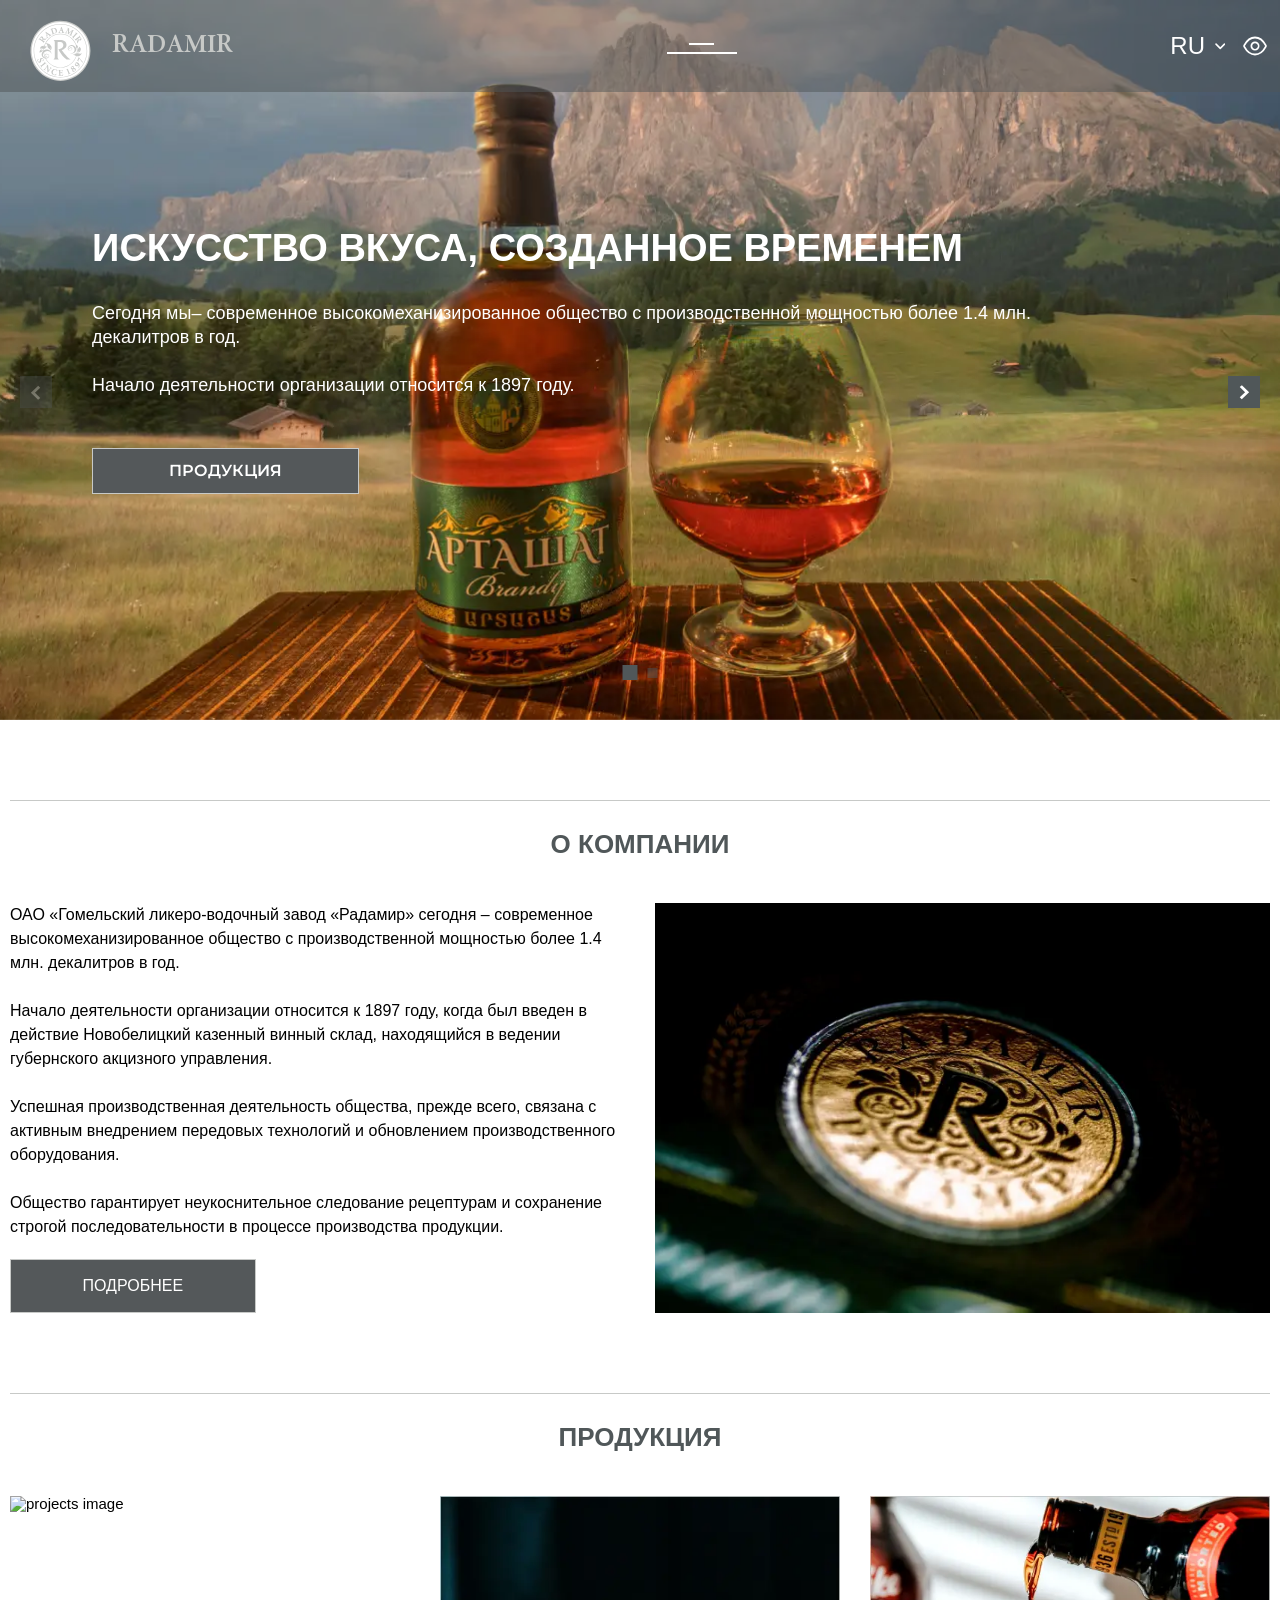
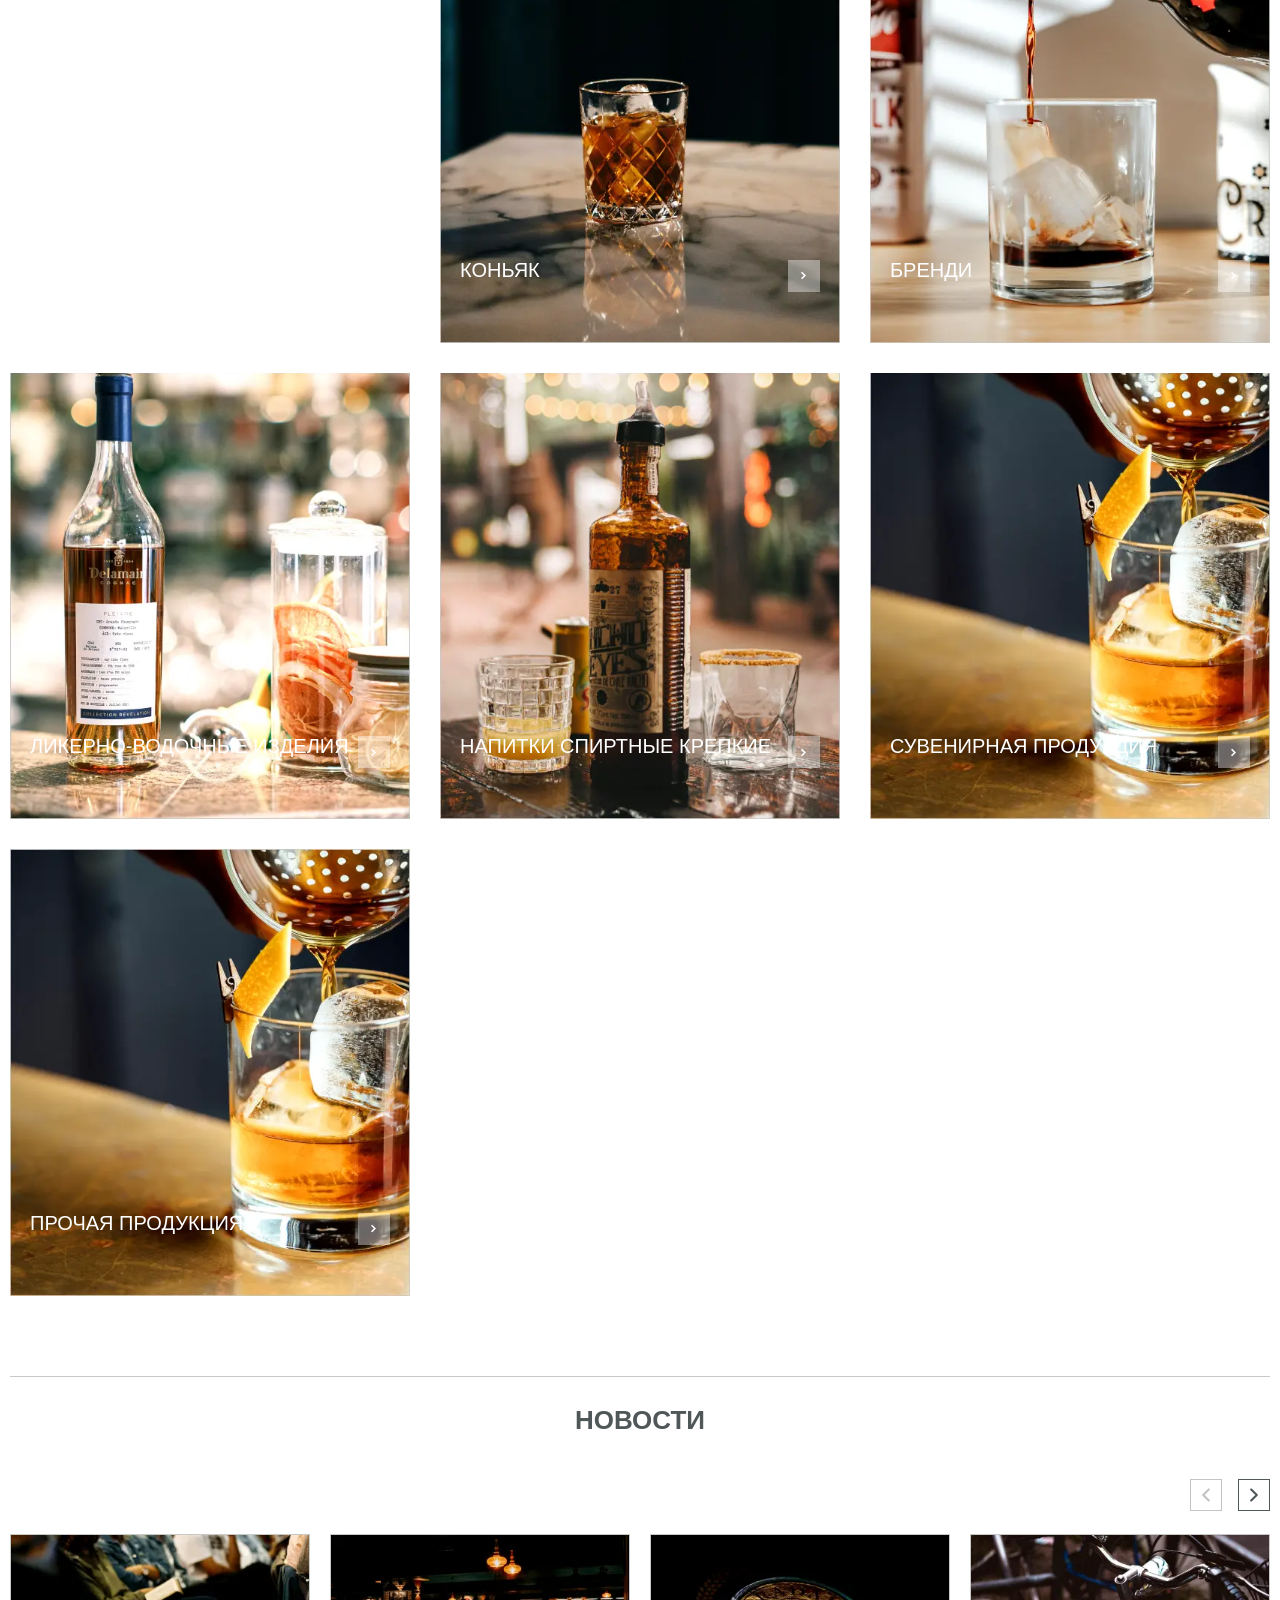
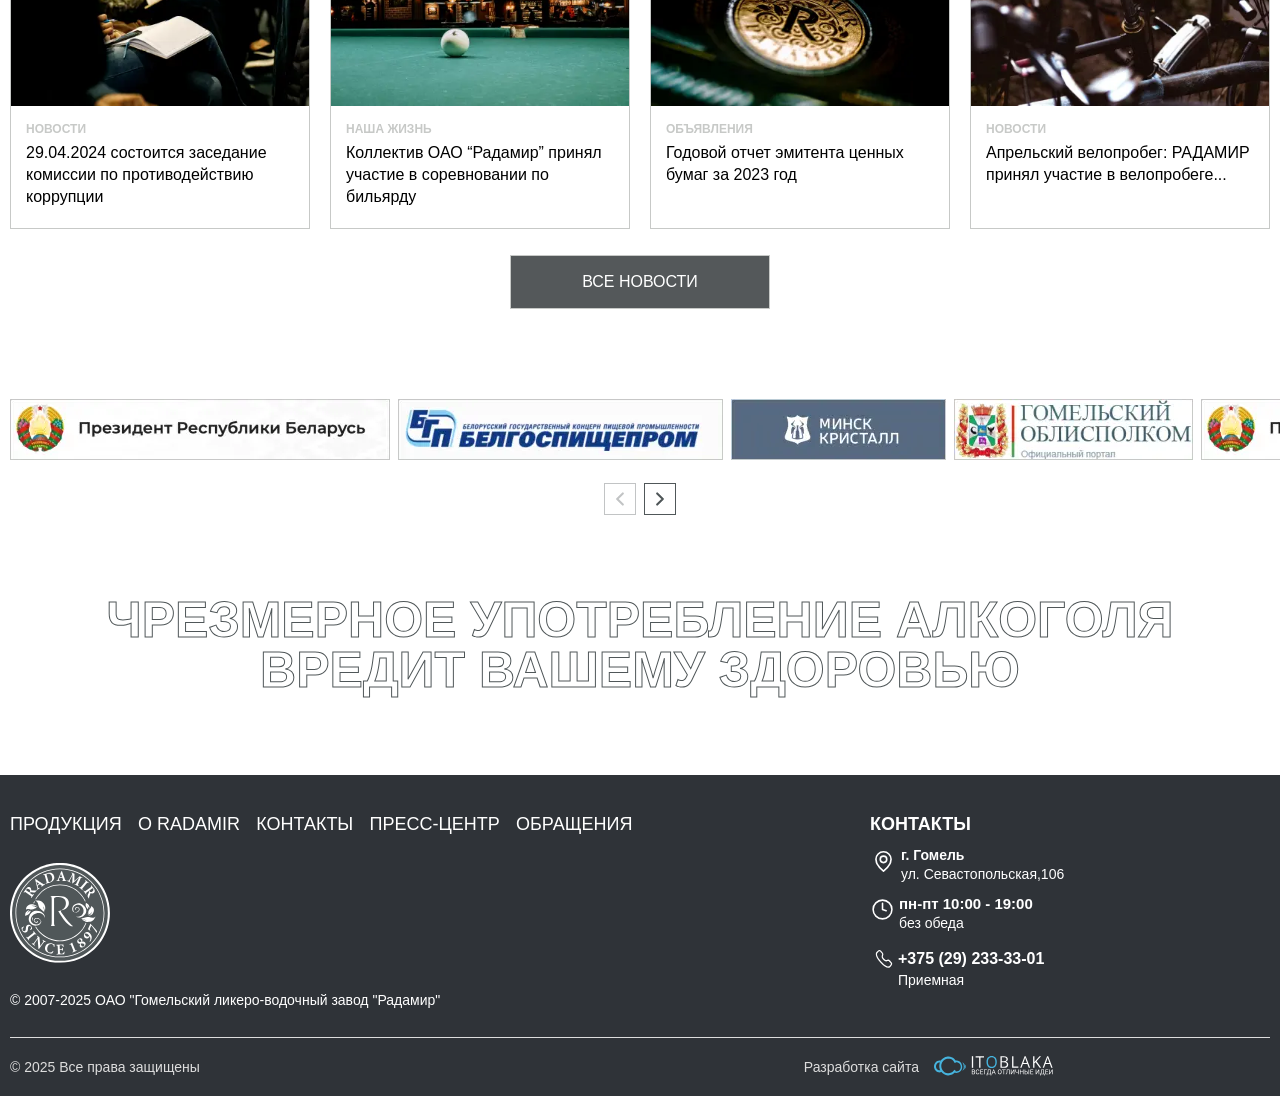
==== general.html @ 6dec623c "addd adadsdsd" ====
<!doctype html>
<html lang="ru">

<head>
	<meta charset="UTF-8">
	<meta name="viewport" content="width=device-width, initial-scale=1.0">
	<!-- favicon -->
	<link rel="apple-touch-icon" sizes="180x180" href="/apple-touch-icon.webp">
	<link rel="manifest" href="/site.webmanifest">
	<!-- <style>body{opacity: 0;}</style> -->
	<link rel="stylesheet" href="css/style.min.css?_v=20250123150027">
	<!-- SEO -->
	<meta name="description" content="">
	<meta name="keywords" content="">
	<meta property="og:type" content="website">
	<meta property="og:url" content="">
	<meta property="og:title" content="">
	<meta property="og:description" content="">
	<meta property="og:image" content="">
	<!-- robots -->
	<!-- <meta name="robots" content="index">
	<meta name="robots" content="index, nofollow">
	<meta name="robots" content="noindex">
	<meta name="robots" content="follow">
	<meta name="robots" content="nofollow">
	<meta name="robots" content="all">
	<meta name="googlebot" content="index">
	<meta name="yandex" content="noindex"> -->

	<title>Radamir</title>

</head>


<body>
	<div class="wrapper">
		<header class="header header_menu-left header_absolute" data-fixed>
			<div class="header__container">
				<div class="header__top">
					<div class="header__logo logo">
						<a class="logo__logo" href="#">
							<img src="img/svg/logo-white.svg" alt="logo">
						</a>
						<div class="logo__slogan">Radamir</div>
					</div>

					<div class="header__menu menu">
						<button type="button" class="menu__icon icon-menu">
							<span></span>
						</button>
					</div>

					<div class="header__control header-control">
						<div class="language">
							<div class="language__head">
								<div class="language__text">RU</div>
								<div class="language__icon">
									<svg>
										<use xlink:href="img/icons/icons.svg#arrowCircled"></use>
									</svg>
								</div>
							</div>
							<div class="language__body">
								<div class="language__list">
									<div class="language__item">
										<div class="language__flag flag_blr"></div>
										<button class="language__text">BY</button>
									</div>
									<div class="language__item">
										<div class="language__flag flag_eng"></div>
										<button class="language__text">ENG</button>
									</div>
								</div>
							</div>
						</div>

						<div class="eye">
							<button class="eye__icon">
								<svg>
									<use xlink:href="img/icons/icons.svg#eye"></use>
								</svg>
							</button>
						</div>
					</div>
				</div>
			</div>
		</header>

		<main class="page">
			<!-- General banner -->
			<section class="banner banner_width">
				<div class="banner__container">
					<div class="banner__general">
						<div class="swiper banner__slider">
							<div class="swiper-wrapper banner__wrapper">
								<!-- 1 -->
								<div class="swiper-slide banner__slide">
									<a href="#" class="banner__link"></a>
									<img src="img/generalBanner/banner1.webp" alt="banner image" class="banner__img">
									<div class="banner__content">
										<div class="banner__description">
											<div class="title_h1 banner__title">
												Искусство вкуса, созданное временем
											</div>
											<div class="text_banner banner__text">
												Cегодня мы– современное высокомеханизированное общество с производственной мощностью более 1.4 млн. <br>
												декалитров в
												год.
												<br>
												<br>
												Начало деятельности организации относится к 1897 году.
											</div>
										</div>

										<div class="banner__buttons">
											<a href='#' class="button ">
												ПРОДУКЦИЯ
											</a>
										</div>
									</div>
								</div>
								<!-- 2 -->
								<div class="swiper-slide banner__slide">
									<a href="#" class="banner__link"></a>
									<img src="img/generalBanner/generalBanner.webp" alt="banner image" class="banner__img">
									<div class="banner__content">
										<div class="banner__description">
											<div class="title_h1 banner__title">
												Искусство вкуса, созданное временем
											</div>
											<div class="text_banner banner__text">
												Cегодня мы– современное высокомеханизированное общество с производственной мощностью более 1.4 млн. декалитров в
												год.
												<br>
												Начало деятельности организации относится к 1897 году.
											</div>
										</div>

										<div class="banner__buttons">
											<a href='#' class="button ">
												ПРОДУКЦИЯ
											</a>
										</div>
									</div>
								</div>
							</div>

							<div class="swiper-pagination banner__pagination"></div>

							<button type="button" class="swiper-button-prev">
								<svg class="svg-arrow-down">
									<use xlink:href="img/icons/icons.svg#sliderArrow"></use>
								</svg>
							</button>
							<button type="button" class="swiper-button-next">
								<svg class="svg-arrow-down">
									<use xlink:href="img/icons/icons.svg#sliderArrow"></use>
								</svg>
							</button>
						</div>
					</div>
				</div>
			</section>

			<!-- General banner end -->
			<!-- About -->
			<section class="block about">
				<div class="block__container">
					<div class="block__wrapper">
						<div class="block__inner">
							<div class="block__head">
								<h2 class="block__title">О компании</h2>
							</div>
							<div class="block__body">
								<div class="about__description">
									<div class="about__text">

										<div class="block__text text_general">
											ОАО «Гомельский ликеро-водочный завод «Радамир» сегодня – современное высокомеханизированное общество с
											производственной мощностью более 1.4 млн. декалитров в год.
											<br>
											<br>
											Начало деятельности организации относится к 1897 году, когда был введен в действие Новобелицкий казенный винный склад,
											находящийся в ведении губернского акцизного управления.
											<br>
											<br>
											Успешная производственная деятельность общества, прежде всего, связана с активным внедрением передовых технологий и
											обновлением производственного оборудования.
											<br>
											<br>
											Общество гарантирует неукоснительное следование рецептурам и сохранение строгой последовательности в процессе
											производства продукции.

										</div>
									</div>
									<div class="block__buttons">
										<a href="#" class="block__button">Подробнее</a>
									</div>
								</div>
								<div class="about__img">
									<div class="about__overlay"></div>
									<img src="img/about/about.webp" alt="about company image">
								</div>
							</div>
						</div>
					</div>
				</div>
			</section>

			<!-- About end -->
			<!-- Directions -->
			<section class="block directions">
				<div class="block__container">
					<div class="block__wrapper">
						<div class="block__inner">
							<div class="block__head">
								<h2 class="block__title">Продукция</h2>
								<div class="block__reference reference">
									<a href="#" class="reference__link">
										<p class="reference__text">Смотреть все</p>
										<div class="reference__img">
											<svg class="reference__svg">
												<use xlink:href="img/icons/icons.svg#menuArrow"></use>
											</svg>
										</div>
									</a>
								</div>
							</div>
							<div class="block__body">
								<div class="block__content">
									<!-- Изменяющийся контент -->
									<div class="directions__list">
										<!-- 1 -->
										<div class="directions__cell">
											<div class="directions__item">
												<a href="#" class='hover__link'></a>

												<div class="hover__bg">
													<div class="hover__overlay"></div>
													<img src="img/directions/artashat.webp.webp" alt="projects image">
												</div>

												<div class="hover__wrapper">
													<div class="hover__title">ВОДКА</div>
													<div class="hover__decorate decorate">
														<svg class="decorate__svg">
															<use xlink:href="img/icons/icons.svg#arrow"></use>
														</svg>
													</div>
												</div>
											</div>
										</div>
										<!-- 2 -->
										<div class="directions__cell">
											<div class="directions__item">
												<a href="#" class='hover__link'></a>

												<div class="hover__bg">
													<div class="hover__overlay"></div>
													<img src="img/directions/directions2.webp" alt="projects image">
												</div>

												<div class="hover__wrapper">
													<div class="hover__title">КОНЬЯК</div>
													<div class="hover__decorate decorate">
														<svg class="decorate__svg">
															<use xlink:href="img/icons/icons.svg#arrow"></use>
														</svg>
													</div>
												</div>
											</div>
										</div>
										<!-- 3 -->
										<div class="directions__cell">
											<div class="directions__item">
												<a href="#" class='hover__link'></a>

												<div class="hover__bg">
													<div class="hover__overlay"></div>
													<img src="img/directions/directions3.webp" alt="projects image">
												</div>

												<div class="hover__wrapper">
													<div class="hover__title">БРЕНДИ</div>
													<div class="hover__decorate decorate">
														<svg class="decorate__svg">
															<use xlink:href="img/icons/icons.svg#arrow"></use>
														</svg>
													</div>
												</div>
											</div>
										</div>
										<!-- 4 -->
										<div class="directions__cell">
											<div class="directions__item">
												<a href="#" class='hover__link'></a>

												<div class="hover__bg">
													<div class="hover__overlay"></div>
													<img src="img/directions/directions4.webp" alt="projects image">
												</div>

												<div class="hover__wrapper">
													<div class="hover__title">Ликерно-водочные изделия</div>
													<div class="hover__decorate decorate">
														<svg class="decorate__svg">
															<use xlink:href="img/icons/icons.svg#arrow"></use>
														</svg>
													</div>
												</div>
											</div>
										</div>
										<!-- 5 -->
										<div class="directions__cell">
											<div class="directions__item">
												<a href="#" class='hover__link'></a>

												<div class="hover__bg">
													<div class="hover__overlay"></div>
													<img src="img/directions/directions5.webp" alt="projects image">
												</div>

												<div class="hover__wrapper">
													<div class="hover__title">НАПИТКИ СПИРТНЫЕ КРЕПКИЕ</div>
													<div class="hover__decorate decorate">
														<svg class="decorate__svg">
															<use xlink:href="img/icons/icons.svg#arrow"></use>
														</svg>
													</div>
												</div>
											</div>
										</div>
										<!-- 6 -->
										<div class="directions__cell">
											<div class="directions__item">
												<a href="#" class='hover__link'></a>

												<div class="hover__bg">
													<div class="hover__overlay"></div>
													<img src="img/directions/directions6.webp" alt="projects image">
												</div>

												<div class="hover__wrapper">
													<div class="hover__title">СУВЕНИРНАЯ ПРОДУКЦИЯ</div>
													<div class="hover__decorate decorate">
														<svg class="decorate__svg">
															<use xlink:href="img/icons/icons.svg#arrow"></use>
														</svg>
													</div>
												</div>
											</div>
										</div>
										<!-- 7 -->
										<div class="directions__cell">
											<div class="directions__item">
												<a href="#" class='hover__link'></a>

												<div class="hover__bg">
													<div class="hover__overlay"></div>
													<img src="img/directions/directions7.webp" alt="projects image">
												</div>

												<div class="hover__wrapper">
													<div class="hover__title">ПРОЧАЯ ПРОДУКЦИЯ</div>
													<div class="hover__decorate decorate">
														<svg class="decorate__svg">
															<use xlink:href="img/icons/icons.svg#arrow"></use>
														</svg>
													</div>
												</div>
											</div>
										</div>
									</div>

								</div>
							</div>
						</div>

					</div>
				</div>
			</section>

			<!-- Directions end -->
			<!-- News -->
			<section class="block news">
				<div class="block__container">
					<div class="block__wrapper">
						<div class="block__inner">
							<div class="block__head">
								<h2 class="block__title">Новости</h2>
								<div class="block__reference reference">
									<a href="#" class="reference__link">
										<p class="reference__text">Смотреть все</p>
										<div class="reference__img">
											<svg class="reference__svg">
												<use xlink:href="img/icons/icons.svg#menuArrow"></use>
											</svg>
										</div>
									</a>
								</div>
							</div>
							<div class="block__body">
								<div class="block__content">
									<!-- Изменяющийся контент -->
									<div class="swiper swiper-block news-slider">
										<div class="swiper-wrapper">
											<!-- Content -->
											<!-- 1 -->
											<div class="swiper-slide news__cell">
												<div class="news__item">
													<a href="#" class="news__link"></a>
													<div class="news__img">
														<img src="img/news/news1.webp" alt="news image">
													</div>
													<div class="news__bottom">
														<div class="news__rubric">новости</div>
														<div class="news__title">
															29.04.2024 состоится заседание комиссии по противодействию коррупции
														</div>
													</div>
												</div>
											</div>
											<!-- 2 -->
											<div class="swiper-slide news__cell">
												<div class="news__item">
													<a href="#" class="news__link"></a>
													<div class="news__img">
														<img src="img/news/news2.webp" alt="news image">
													</div>
													<div class="news__bottom">
														<div class="news__rubric">Наша жизнь</div>
														<div class="news__title">Коллектив ОАО “Радамир” принял участие в соревновании по бильярду</div>
													</div>
												</div>
											</div>
											<!-- 3 -->
											<div class="swiper-slide news__cell">
												<div class="news__item">
													<a href="#" class="news__link"></a>
													<div class="news__img">
														<img src="img/news/news3.webp" alt="news image">
													</div>
													<div class="news__bottom">
														<div class="news__rubric">Объявления</div>
														<div class="news__title">Годовой отчет эмитента ценных бумаг за 2023 год</div>
													</div>
												</div>
											</div>
											<!-- 4 -->
											<div class="swiper-slide news__cell">
												<div class="news__item">
													<a href="#" class="news__link"></a>
													<div class="news__img">
														<img src="img/news/news4.webp" alt="news image">
													</div>
													<div class="news__bottom">
														<div class="news__rubric">новости</div>
														<div class="news__title">
															Апрельский велопробег: РАДАМИР принял участие в велопробеге...
														</div>
													</div>
												</div>
											</div>
											<!-- 5 -->
											<div class="swiper-slide news__cell">
												<div class="news__item">
													<a href="#" class="news__link"></a>
													<div class="news__img">
														<img src="img/news/news1.webp" alt="news image">
													</div>
													<div class="news__bottom">
														<div class="news__rubric">новости</div>
														<div class="news__title">29.04.2024 состоится заседание комиссии по противодействию коррупции</div>
													</div>
												</div>
											</div>
										</div>
										<div class="swiper-slide-prev swiper-block__prev news-button-prev">
											<svg class="swiper-block__svg">
												<use xlink:href="img/icons/icons.svg#menuArrow"></use>
											</svg>
										</div>
										<div class="swiper-slide-next swiper-block__next news-button-next">
											<svg class="swiper-block__svg">
												<use xlink:href="img/icons/icons.svg#menuArrow"></use>
											</svg>
										</div>
									</div>


								</div>
							</div>
						</div>
						<div class="block__buttons">
							<a href="#" class="block__button">Все новости</a>
						</div>
					</div>
				</div>
			</section>

			<!-- News end -->
			<!-- Partners -->
			<section class="block partners">
				<div class="block__container">
					<div class="block__wrapper">
						<div class="block__inner">

							<div class="block__body">

								<div class="block__content">
									<!-- Изменяющийся контент -->
									<div class="swiper swiper swiper-block partners-slider">
										<div class="swiper-wrapper">
											<!-- Content -->
											<!-- 1 -->
											<div class="swiper-slide partners__img">
												<img src="img/partners/partner1.webp" alt="partners logo">
											</div>
											<!-- 2 -->
											<div class="swiper-slide partners__img">
												<img src="img/partners/partner2.webp" alt="partners logo">
											</div>
											<!-- 3 -->
											<div class="swiper-slide partners__img">
												<img src="img/partners/partner3.webp" alt="partners logo">
											</div>
											<!-- 4 -->
											<!-- 5 -->
											<div class="swiper-slide partners__img">
												<img src="img/partners/partner5.webp" alt="partners logo">
											</div>
											<!-- 1 -->
											<div class="swiper-slide partners__img">
												<img src="img/partners/partner1.webp" alt="partners logo">
											</div>
											<!-- 2 -->
											<div class="swiper-slide partners__img">
												<img src="img/partners/partner2.webp" alt="partners logo">
											</div>
											<!-- 3 -->
											<div class="swiper-slide partners__img">
												<img src="img/partners/partner3.webp" alt="partners logo">
											</div>
											<!-- 4 -->
											<!-- 5 -->
											<div class="swiper-slide partners__img">
												<img src="img/partners/partner5.webp" alt="partners logo">
											</div>
										</div>
										<div class="swiper-block__prev partners-button-prev">
											<svg class="swiper-block__svg">
												<use xlink:href="img/icons/icons.svg#menuArrow"></use>
											</svg>
										</div>
										<div class="swiper-block__next partners-button-next">
											<svg class="swiper-block__svg">
												<use xlink:href="img/icons/icons.svg#menuArrow"></use>
											</svg>
										</div>
									</div>


								</div>
							</div>
						</div>

					</div>
				</div>
			</section>

			<!-- Partners end -->
			<!-- Partners -->
			<section class="block">
				<div class="block__container">
					<div class="block__wrapper">
						<div class="block__inner">

							<div class="block__body">
								<div class="block__content">
									<!-- Изменяющийся контент -->
									<div class="block__accent">
										чрезмерное употребление алкоголя вредит вашему здоровью
									</div>
								</div>
							</div>
						</div>
					</div>
				</div>
			</section>

			<!-- Partners end -->
		</main>
		<footer class="footer">
			<div class="footer__container">
				<div class="footer__content">
					<div class="footer__top footer-top">
						<div class="footer-top__left footer-left">
							<div class="footer-left__navigation">
								<ul class="navigation__list">
									<li class="navigation__item">
										<a href="#" class="navigation__link">ПРОДУКЦИЯ</a>
									</li>
									<li class="navigation__item">
										<a href="#" class="navigation__link">О RADAMIR</a>
									</li>
									<li class="navigation__item">
										<a href="#" class="navigation__link">КОНТАКТЫ</a>
									</li>
									<li class="navigation__item">
										<a href="#" class="navigation__link">ПРЕСС-ЦЕНТР</a>
									</li>
									<li class="navigation__item">
										<a href="#" class="navigation__link">ОБРАЩЕНИЯ</a>
									</li>
								</ul>
							</div>
							<div class="footer-left__logo">
								<div class="logo">
									<a class="logo__logo" href="#">
										<img src="img/svg/logo-footer.svg" alt="logo">
									</a>
								</div>
							</div>
							<div class="footer-left__description">
								© 2007-2025 ОАО "Гомельский ликеро-водочный завод "Радамир"
							</div>
						</div>
						<div class="footer-top__right footer-right">
							<div class="footer-right__title">КОНТАКТЫ</div>
							<div class="address">
								<div class="address__svg icon-wrap">
									<svg class="svg-location">
										<use xlink:href="img/icons/icons.svg#location"></use>
									</svg>
								</div>
								<div class="address__wrapper">
									<div class="address__city">г. Гомель</div>
									<div class="address__street">
										ул. Севастопольская,106
									</div>
								</div>
							</div>
							<div class=" mode">
								<div class="mode__svg icon-wrap">
									<svg class="svg-time">
										<use xlink:href="img/icons/icons.svg#time"></use>
									</svg>
								</div>
								<div class="mode__wrapper">
									<div class="mode__time">пн-пт 10:00 - 19:00</div>
									<div class="mode__regime">без обеда</div>
								</div>
							</div>
							<div class="contacts">
								<div class="contacts__block">
									<!-- phone -->
									<div class="contacts-phone">
										<div class="contacts-phone__wrapper">
											<div class="contacts-phone__svg">
												<svg class="svg-phone">
													<use xlink:href="img/icons/icons.svg#phone"></use>
												</svg>
											</div>
											<a href="tel:+375292333301" class="contacts-phone__link">+375 (29) 233-33-01</a>
										</div>
										<div class="contacts-phone__text">
											Приемная
										</div>
									</div>

								</div>
							</div>
						</div>
					</div>
					<div class="footer__bottom footer-bottom">
						<div class="footer-bottom__content">
							<div class="footer-bottom__copyright">© 2025 Все права защищены</div>

							<div class="footer-bottom__made made">
								<div class="made__text">Разработка сайта</div>
								<a href="#" class="made__logo">
									<img src="img/svg/logoOblaka.svg" alt="made by ITOblaka">
								</a>
							</div>
						</div>
					</div>
				</div>
			</div>
		</footer>


	</div>

	<div class="aside-menu">
		<div class="aside-menu__overlay"></div>
		<div class="aside-menu__content scroll-vertical">
			<div class="aside-menu__buttons">
				<div class="logo">
					<a class="logo__logo" href="#">
						<img src="img/svg/logo-white.svg" alt="logo">
						<div class="logo__slogan">Radamir</div>
					</a>
				</div>
				<button class="aside-menu__close" type="button">
					<svg class="svg-arrow-close">
						<use xlink:href="img/icons/icons.svg#close"></use>
					</svg>
				</button>
			</div>
			<nav class="aside-menu__body">
				<ul class="aside-menu__list">
					<!-- about -->
					<li class="aside-menu__item">
						<a href="#" class="aside-menu__link">ПРОДУКЦИЯ</a>
						<div class="aside-menu__svg">
							<svg class="svg-arrow-down">
								<use xlink:href="img/icons/icons.svg#menuArrow"></use>
							</svg>
						</div>

						<div class="aside-menu__drop">
							<div class="aside-menu__body scroll-vertical">
								<!-- button -->
								<button class="mobile-back" type="button">
									<svg class="svg-arrow-back">
										<use xlink:href="img/icons/icons.svg#arrow"></use>
									</svg>
									<span>Назад</span>
								</button>
								<!-- title -->
								<div class="aside-menu__title">
									<a href="#">Каталог</a>
								</div>
								<!-- list -->
								<ul class="aside-menu__list">
									<li class="aside-menu__item">
										<a href="#" class="aside-menu__link">Создание сайтов</a>
									</li>
									<li class="aside-menu__item">
										<a href="#" class="aside-menu__link">Разработка интернет-магазинов</a>
									</li>
									<li class="aside-menu__item">
										<a href="#" class="aside-menu__link">Создание корпоративных сайтов</a>
									</li>
									<li class="aside-menu__item">
										<a href="#" class="aside-menu__link">Создание Landing page</a>
									</li>
									<li class="aside-menu__item">
										<a href="#" class="aside-menu__link">
											Разработка сайтов визиток - максимальное количество
										</a>
									</li>
									<li class="aside-menu__item">
										<a href="#" class="aside-menu__link">Реклама и продвижение</a>
										<div class="aside-menu__svg">
											<svg class="svg-arrow-down">
												<use xlink:href="img/icons/icons.svg#menuArrow"></use>
											</svg>
										</div>
										<!-- drop -->
										<div class="aside-menu__drop">
											<div class="aside-menu__body scroll-vertical">
												<!-- button -->
												<button class="mobile-back" type="button">
													<svg class="svg-arrow-back">
														<use xlink:href="img/icons/icons.svg#arrow"></use>
													</svg>
													<span>Назад</span>
												</button>
												<!-- title -->
												<div class="aside-menu__title">
													<a href="#">Реклама и продвижение</a>
												</div>
												<!-- list -->
												<ul class="aside-menu__list">
													<li class="aside-menu__item">
														<a href="#" class="aside-menu__link">Создание сайтов</a>
													</li>
													<li class="aside-menu__item">
														<a href="#" class="aside-menu__link">Разработка интернет-магазинов</a>
													</li>
													<li class="aside-menu__item">
														<a href="#" class="aside-menu__link">Создание корпоративных сайтов</a>
													</li>
													<li class="aside-menu__item">
														<a href="#" class="aside-menu__link">Создание Landing page</a>
													</li>
													<li class="aside-menu__item">
														<a href="#" class="aside-menu__link">
															Разработка сайтов визиток - максимальное количество
														</a>
													</li>
												</ul>
											</div>
										</div>
									</li>
								</ul>
							</div>
						</div>
					</li>
					<!-- service -->
					<li class="aside-menu__item">
						<a href="#" class="aside-menu__link">О RADAMIR</a>
						<div class="aside-menu__svg">
							<svg class="svg-arrow-down">
								<use xlink:href="img/icons/icons.svg#menuArrow"></use>
							</svg>
						</div>
						<div class="aside-menu__drop">
							<div class="aside-menu__body scroll-vertical">
								<!-- button -->
								<button class="mobile-back" type="button">
									<svg class="svg-arrow-back">
										<use xlink:href="img/icons/icons.svg#arrow"></use>
									</svg>
									<span>Назад</span>
								</button>
								<!-- title -->
								<div class="aside-menu__title">
									<a href="#">Каталог</a>
								</div>
								<!-- list -->
								<ul class="aside-menu__list">
									<li class="aside-menu__item">
										<a href="#" class="aside-menu__link">Создание сайтов</a>
									</li>
									<li class="aside-menu__item">
										<a href="#" class="aside-menu__link">Разработка интернет-магазинов</a>
									</li>
									<li class="aside-menu__item">
										<a href="#" class="aside-menu__link">Создание корпоративных сайтов</a>
									</li>
									<li class="aside-menu__item">
										<a href="#" class="aside-menu__link">Создание Landing page</a>
									</li>
									<li class="aside-menu__item">
										<a href="#" class="aside-menu__link">
											Разработка сайтов визиток - максимальное количество
										</a>
									</li>
									<li class="aside-menu__item">
										<a href="#" class="aside-menu__link">Реклама и продвижение</a>
										<div class="aside-menu__svg">
											<svg class="svg-arrow-down">
												<use xlink:href="img/icons/icons.svg#menuArrow"></use>
											</svg>
										</div>
										<!-- drop -->
										<div class="aside-menu__drop">
											<div class="aside-menu__body scroll-vertical">
												<!-- button -->
												<button class="mobile-back" type="button">
													<svg class="svg-arrow-back">
														<use xlink:href="img/icons/icons.svg#arrow"></use>
													</svg>
													<span>Назад</span>
												</button>
												<!-- title -->
												<div class="aside-menu__title">
													<a href="#">Реклама и продвижение</a>
												</div>
												<!-- list -->
												<ul class="aside-menu__list">
													<li class="aside-menu__item">
														<a href="#" class="aside-menu__link">Создание сайтов</a>
													</li>
													<li class="aside-menu__item">
														<a href="#" class="aside-menu__link">Разработка интернет-магазинов</a>
													</li>
													<li class="aside-menu__item">
														<a href="#" class="aside-menu__link">Создание корпоративных сайтов</a>
													</li>
													<li class="aside-menu__item">
														<a href="#" class="aside-menu__link">Создание Landing page</a>
													</li>
													<li class="aside-menu__item">
														<a href="#" class="aside-menu__link">
															Разработка сайтов визиток - максимальное количество
														</a>
													</li>
												</ul>
											</div>
										</div>
									</li>
								</ul>
							</div>
						</div>
					</li>
					<!-- catalog -->
					<li class="aside-menu__item">
						<a href="#" class="aside-menu__link">КОНТАКТЫ</a>
						<div class="aside-menu__svg">
							<svg class="svg-arrow-down">
								<use xlink:href="img/icons/icons.svg#menuArrow"></use>
							</svg>
						</div>
						<div class="aside-menu__drop">
							<div class="aside-menu__body scroll-vertical">
								<!-- button -->
								<button class="mobile-back" type="button">
									<svg class="svg-arrow-back">
										<use xlink:href="img/icons/icons.svg#arrow"></use>
									</svg>
									<span>Назад</span>
								</button>
								<!-- title -->
								<div class="aside-menu__title">
									<a href="#">Каталог</a>
								</div>
								<!-- list -->
								<ul class="aside-menu__list">
									<li class="aside-menu__item">
										<a href="#" class="aside-menu__link">Создание сайтов</a>
									</li>
									<li class="aside-menu__item">
										<a href="#" class="aside-menu__link">Разработка интернет-магазинов</a>
									</li>
									<li class="aside-menu__item">
										<a href="#" class="aside-menu__link">Создание корпоративных сайтов</a>
									</li>
									<li class="aside-menu__item">
										<a href="#" class="aside-menu__link">Создание Landing page</a>
									</li>
									<li class="aside-menu__item">
										<a href="#" class="aside-menu__link">
											Разработка сайтов визиток - максимальное количество
										</a>
									</li>
									<li class="aside-menu__item">
										<a href="#" class="aside-menu__link">Реклама и продвижение</a>
										<div class="aside-menu__svg">
											<svg class="svg-arrow-down">
												<use xlink:href="img/icons/icons.svg#menuArrow"></use>
											</svg>
										</div>
										<!-- drop -->
										<div class="aside-menu__drop">
											<div class="aside-menu__body scroll-vertical">
												<!-- button -->
												<button class="mobile-back" type="button">
													<svg class="svg-arrow-back">
														<use xlink:href="img/icons/icons.svg#arrow"></use>
													</svg>
													<span>Назад</span>
												</button>
												<!-- title -->
												<div class="aside-menu__title">
													<a href="#">Реклама и продвижение</a>
												</div>
												<!-- list -->
												<ul class="aside-menu__list">
													<li class="aside-menu__item">
														<a href="#" class="aside-menu__link">Создание сайтов</a>
													</li>
													<li class="aside-menu__item">
														<a href="#" class="aside-menu__link">Разработка интернет-магазинов</a>
													</li>
													<li class="aside-menu__item">
														<a href="#" class="aside-menu__link">Создание корпоративных сайтов</a>
													</li>
													<li class="aside-menu__item">
														<a href="#" class="aside-menu__link">Создание Landing page</a>
													</li>
													<li class="aside-menu__item">
														<a href="#" class="aside-menu__link">
															Разработка сайтов визиток - максимальное количество
														</a>
													</li>
												</ul>
											</div>
										</div>
									</li>
								</ul>
							</div>
						</div>
					</li>
					<!-- 4 -->
					<li class="aside-menu__item">
						<a href="#" class="aside-menu__link">ПРЕСС-ЦЕНТР</a>
					</li>
					<!-- 5 -->
					<li class="aside-menu__item">
						<a href="#" class="aside-menu__link">обращения</a>
					</li>

				</ul>
			</nav>
			<div class="header-control">
				<div class="language">
					<div class="language__head">
						<div class="language__text">RU</div>
						<div class="language__icon">
							<svg>
								<use xlink:href="img/icons/icons.svg#arrowCircled"></use>
							</svg>
						</div>
					</div>
					<div class="language__body">
						<div class="language__list">
							<div class="language__item">
								<div class="language__flag flag_blr"></div>
								<button class="language__text">BY</button>
							</div>
							<div class="language__item">
								<div class="language__flag flag_eng"></div>
								<button class="language__text">ENG</button>
							</div>
						</div>
					</div>
				</div>

				<div class="eye">
					<button class="eye__icon">
						<svg>
							<use xlink:href="img/icons/icons.svg#eye"></use>
						</svg>
					</button>
				</div>
			</div>
		</div>
	</div>

	<div class="overlay"></div>

	<div class="dialogs">
		<!-- call popup -->
		<div id="call" aria-hidden="true" class="popup">
			<div class="popup__wrapper">

				<div class="popup__content">
					<!-- button -->
					<div class="popup__buttons">
						<button data-back type="button" class="popup__back">
							<svg class="svg-arrow-back">
								<use xlink:href="img/icons/icons.svg#arrow-back"></use>
							</svg>
						</button>
						<button data-close type="button" class="popup__close">
							<svg class="svg-arrow-close">
								<use xlink:href="img/icons/icons.svg#close"></use>
							</svg>
						</button>
					</div>
					<!-- title -->
					<div class="popup__text">
						<div class="popup__title">
							Заказать звонок
						</div>
					</div>
					<!-- body -->
					<div class="popup__body">
						<form class="form" data-form>
							<!-- Заголовок -->
							<div class="form__title" data-formTitle hidden>
								Заказать звонок
							</div>
							<!-- Подзаголовок -->
							<div class="form__text">
								Оставьте вашу заявку! Наши менеджеры свяжутся с вами в течение 20 минут!
							</div>
							<!-- Список полей -->
							<div class="form__list">
								<!-- Имя -->
								<div class="form__cell" data-formData>
									<label class="form__label" for='name-call'>Ваше имя*</label>
									<input class="form__input" id='name-call' type="text" required data-required data-validate placeholder="Ваше имя">
								</div>
								<!-- Телефон -->
								<div class="form__cell" data-formData>
									<label class="form__label" for='phone-call'>Телефон*</label>
									<input type="text" class="form__input" id='phone-call' data-required='phone' data-validate required placeholder="+375 (00) 000-00-00">
								</div>
							</div>

							<!-- Checkbox -->
							<div class="checkbox" data-formCheckbox>
								<label for="check-call" class="checkbox__label">
									<span class="checkbox__svg">
										<svg class="checked-svg">
											<use xlink:href="img/icons/icons.svg#checked"></use>
										</svg>
									</span>
									<input type="checkbox" id="check-call" class="checkbox__input" data-required data-validate>
								</label>
								<div class="checkbox__text">
									я согласен(а) на
									<a href="#" class="checkbox__link">обработку персональных данных.</a><br>
									Наш сайт защищен с помощью reCAPTCHA и соответствует
									<a class="checkbox__link" rel="nofollow" href="https://policies.google.com/privacy" target="_blank">Политике
										конфиденциальности</a>
									и <a class="checkbox__link" rel="nofollow" href="https://policies.google.com/terms" target="_blank">Условиям
										использования</a>
									Google.
								</div>
							</div>
							<!-- Button -->
							<div class="form__button" data-formBtn>
								<button disabled type="submit" class="button button_colored button_width">
									Отправить
								</button>
							</div>
						</form>
					</div>
				</div>
			</div>
		</div>

		<!-- service popup -->
		<div id="service" aria-hidden="true" class="popup">
			<div class="popup__wrapper">
				<div class="popup__content">
					<!-- button -->
					<div class="popup__buttons">
						<button data-back type="button" class="popup__back">
							<svg class="svg-arrow-back">
								<use xlink:href="img/icons/icons.svg#arrow-back"></use>
							</svg>
						</button>
						<button data-close type="button" class="popup__close">
							<svg class="svg-arrow-close">
								<use xlink:href="img/icons/icons.svg#close"></use>
							</svg>
						</button>
					</div>
					<!-- title -->

					<div class="popup__text">
						<div class="popup__title">Выбрать услугу</div>

					</div>
					<!-- body -->
					<div class="popup__body">
						<form class="form" data-form>
							<!-- Заголовок -->
							<div class="form__title" data-formTitle hidden>
								Выбрать услугу
							</div>
							<!-- Подзаголовок -->
							<div class="form__text">
								Отправьте заявку и через 10 минут мы свяжемся с вами
							</div>
							<!-- Список полей -->
							<div class="form__list">
								<!-- Имя -->
								<div class="form__cell" data-formData>
									<label class="form__label" for="name-service">Ваше имя*</label>
									<input class="form__input" type="text" name="name" id="name-service" data-required data-validate required placeholder="Ваше имя">
								</div>
								<!-- Телефон -->
								<div class="form__cell" data-formData>
									<label class="form__label" for="phone-service">Ваш телефон*</label>
									<input name="phone" id="phone-service" type="tel" class="form__input" data-required='phone' data-validate required placeholder="+375 (00) 000-00-00">
								</div>
								<!-- Select -->
								<div class="form__cell" data-formSelect>
									<label class="form__label" for="select-service">Выбрать услугу*</label>
									<div class="select">
										<div class="select__svg">
											<svg class="svg-arrow-down">
												<use xlink:href="img/icons/icons.svg#menuArrow"></use>
											</svg>
										</div>
										<select class="select__form" name="form-select" id="select-service" required>
											<option value="" hidden>Выберите нужную услугу</option>
											<option value="1">Услуга 1</option>
											<option value="2">Услуга 2</option>
											<option value="3">Услуга 3</option>
										</select>
									</div>
								</div>
							</div>

							<!-- Checkbox -->
							<div class="form__cell checkbox" data-formCheckbox>
								<label for="check-service" class="checkbox__label">
									<span class="checkbox__svg">
										<svg class="checked-svg">
											<use xlink:href="img/icons/icons.svg#checked"></use>
										</svg>
									</span>
									<input type="checkbox" id="check-service" class="checkbox__input" data-required data-validate>
								</label>
								<div class="checkbox__text">
									я согласен(а) на
									<a href="#" class="checkbox__link">обработку персональных данных.</a><br>
									Наш сайт защищен с помощью reCAPTCHA и соответствует
									<a class="checkbox__link" rel="nofollow" href="https://policies.google.com/privacy" target="_blank">Политике
										конфиденциальности</a>

									и <a class="checkbox__link" rel="nofollow" href="https://policies.google.com/terms" target="_blank">Условиям
										использования</a>
									Google.
								</div>
							</div>
							<!-- Button -->
							<div class="form__button" data-formBtn>
								<button disabled="" type="submit" class="button button_colored button_width">
									Выбрать
								</button>
							</div>
						</form>
					</div>
				</div>
			</div>
		</div>

		<div id="product" aria-hidden="true" class="popup">
			<div class="popup__wrapper">
				<div class="popup__content">
					<!-- button -->
					<div class="popup__buttons">
						<button data-back type="button" class="popup__back">
							<svg class="svg-arrow-back">
								<use xlink:href="img/icons/icons.svg#arrow-back"></use>
							</svg>
						</button>
						<button data-close type="button" class="popup__close">
							<svg class="svg-arrow-close">
								<use xlink:href="img/icons/icons.svg#close"></use>
							</svg>
						</button>
					</div>
					<!-- title -->

					<div class="popup__text">
						<div class="popup__title">Купить в 1 клик</div>
					</div>
					<!-- body -->
					<div class="popup__body">
						<form class="form" data-form>
							<!-- Заголовок -->
							<div class="form__title" data-formTitle hidden>
								Выбрать услугу
							</div>
							<!-- Подзаголовок -->
							<div class="form__text">
								Заполните форму и мы свяжемся с вами в течение 20 минут.
							</div>
							<!-- Список полей -->
							<div class="form__list">
								<!-- Имя -->
								<div class="form__cell" data-formData>
									<label class="form__label" for="name-product">Ваше имя*</label>
									<input class="form__input" type="text" name="name" id="name-product" data-required data-validate required placeholder="Ваше имя">
								</div>
								<!-- Телефон -->
								<div class="form__cell" data-formData>
									<label class="form__label" for="phone-product">Ваш телефон*</label>
									<input name="phone" id="phone-product" type="tel" class="form__input" data-required='phone' data-validate required placeholder="+375 (00) 000-00-00">
								</div>
								<!-- Select -->
								<div class="form__cell" data-formSelect>
									<label class="form__label" for="select-product">Товар*</label>
									<div class="select">
										<div class="select__svg">
											<svg class="svg-arrow-down">
												<use xlink:href="img/icons/icons.svg#menuArrow"></use>
											</svg>
										</div>
										<select class="select__form" name="form-select" id="select-product" required>
											<option value="" hidden>Выберите нужный товар</option>
											<option value="1">Товар 1</option>
											<option value="2">Товар 2</option>
											<option value="3">Товар 3</option>
										</select>
									</div>
								</div>
							</div>

							<!-- Checkbox -->
							<div class="form__cell checkbox" data-formCheckbox>
								<label for="check-product" class="checkbox__label">
									<span class="checkbox__svg">
										<svg class="checked-svg">
											<use xlink:href="img/icons/icons.svg#checked"></use>
										</svg>
									</span>
									<input type="checkbox" id="check-product" class="checkbox__input" data-required data-validate>
								</label>
								<div class="checkbox__text">
									я согласен(а) на
									<a href="#" class="checkbox__link">обработку персональных данных.</a><br>
									Наш сайт защищен с помощью reCAPTCHA и соответствует
									<a class="checkbox__link" rel="nofollow" href="https://policies.google.com/privacy" target="_blank">Политике
										конфиденциальности</a>

									и <a class="checkbox__link" rel="nofollow" href="https://policies.google.com/terms" target="_blank">Условиям
										использования</a>
									Google.
								</div>
							</div>
							<!-- Button -->
							<div class="form__button" data-formBtn>
								<button disabled="" type="submit" class="button button_colored button_width">
									Выбрать
								</button>
							</div>
						</form>
					</div>
				</div>
			</div>
		</div>

		<!-- message popup -->
		<div id="message" aria-hidden="true" class="popup">
			<div class="popup__wrapper">
				<div class="popup__content">
					<!-- button -->
					<div class="popup__buttons">
						<button data-back type="button" class="popup__back">
							<svg class="svg-arrow-back">
								<use xlink:href="img/icons/icons.svg#arrow-back"></use>
							</svg>
						</button>
						<button data-close type="button" class="popup__close">
							<svg class="svg-arrow-close">
								<use xlink:href="img/icons/icons.svg#close"></use>
							</svg>
						</button>
					</div>
					<!-- title -->
					<div class="popup__text">
						<div class="popup__title">Задать вопрос</div>
					</div>

					<!-- body -->
					<div class="popup__body">
						<form class="form" data-form>
							<!-- Заголовок -->
							<div class="form__title" data-formTitle hidden>
								Задать вопрос
							</div>
							<!-- Подзаголовок -->
							<div class="form__text">
								Отправьте нам свой вопрос и мы ответим Вам, в кратчайшие сроки.
							</div>
							<!-- Список полей -->
							<div class="form__list">
								<!-- Имя -->
								<div class="form__cell" data-formData>
									<label class="form__label" for="name-message">Ваше имя*</label>
									<input class="form__input" type="text" name="name" id="name-message" data-required data-validate required placeholder="Ваше имя">
								</div>
								<!-- Телефон -->
								<div class="form__cell" data-formData>
									<label class="form__label" for="phone-message">Ваш телефон*</label>
									<input name="phone" id="phone-message" type="tel" class="form__input" data-required='phone' data-validate required="" placeholder="+375 (00) 000-00-00">
								</div>
								<!-- Email -->
								<div class="form__cell" data-formData>
									<label for="emeil-message">Ваш e-mail*</label>
									<input name="email" id="emeil-message" type="email" class="form__input" data-required='email' data-validate required placeholder="example@mail.org">
								</div>
								<!-- textarea -->
								<div class="form__cell" data-textArea>
									<label for='textarea-message'>Текст сообщения</label>
									<textarea rows="5" spellcheck="true" id="textarea-message" required></textarea>
								</div>
							</div>

							<!-- Checkbox -->
							<div class="form__cell checkbox" data-formCheckbox>
								<label for="check-message" class="checkbox__label">
									<span class="checkbox__svg">
										<svg class="checked-svg">
											<use xlink:href="img/icons/icons.svg#checked"></use>
										</svg>
									</span>
									<input type="checkbox" id="check-message" class="checkbox__input" data-required data-validate>
								</label>
								<div class="checkbox__text">
									я согласен(а) на
									<a href="#" class="checkbox__link">обработку персональных данных.</a><br>
									Наш сайт защищен с помощью reCAPTCHA и соответствует
									<a class="checkbox__link" rel="nofollow" href="https://policies.google.com/privacy" target="_blank">Политике
										конфиденциальности</a>

									и <a class="checkbox__link" rel="nofollow" href="https://policies.google.com/terms" target="_blank">Условиям
										использования</a>
									Google.
								</div>
							</div>
							<!-- Button -->
							<div class="form__button" data-formBtn>
								<button disabled type="submit" class="button button_colored button_width">
									Отправить
								</button>
							</div>
						</form>
					</div>
				</div>
			</div>
		</div>

		<!-- resume popup -->
		<div id="resume" aria-hidden="true" class="popup">
			<div class="popup__wrapper">
				<div class="popup__content">
					<!-- button -->
					<div class="popup__buttons">
						<button data-back type="button" class="popup__back">
							<svg class="svg-arrow-back">
								<use xlink:href="img/icons/icons.svg#arrow-back"></use>
							</svg>
						</button>
						<button data-close type="button" class="popup__close">
							<svg class="svg-arrow-close">
								<use xlink:href="img/icons/icons.svg#close"></use>
							</svg>
						</button>
					</div>
					<!-- title -->
					<div class="popup__text">
						<div class="popup__title">Отправить резюме</div>
					</div>
					<!-- body -->
					<div class="popup__body">
						<form class="form" data-form>
							<!-- Заголовок -->
							<div class="form__title" data-formTitle hidden>
								Отправить резюме
							</div>

							<!-- Список полей -->
							<div class="form__list">
								<!-- Имя -->
								<div class="form__cell" data-formData>
									<label class="form__label" for="name-resume">Ваше имя и фамилия*</label>
									<input class="form__input" type="text" name="name" id="name-resume" data-required data-validate required placeholder="Ваше имя">
								</div>
								<!-- Должность  -->
								<div class="form__cell" data-formData>
									<label class="form__label" for="position-resume">Желаемая должность*</label>
									<input class="form__input" type="text" name="name" id="position-resume" data-required data-validate required placeholder="Frontend Developer">
								</div>
								<!-- Резюме -->
								<div class="form__cell" data-formFile>
									<label for='file-resume'>Ваше резюме</label>
									<input type="file" name="file" id="file-resume" class="upload" data-required data-validate required>
									<div class="upload__wrapper">
										<button type="button" class="upload__button">
											<svg class='upload__svg'>
												<use xlink:href="img/icons/icons.svg#clip"></use>
											</svg>
											Прикрепить файл
											<span class="upload__name"></span>
										</button>
									</div>
								</div>
								<!-- Email -->
								<div class="form__cell" data-formData>
									<label for="emeil-resume">Ваш e-mail*</label>
									<input name="email" id="emeil-resume" type="email" class="form__input" data-required='email' data-validate required placeholder="example@mail.org">
								</div>
								<!-- Телефон -->
								<div class="form__cell" data-formData>
									<label class="form__label" for="phone-resume">Ваш телефон*</label>
									<input name="phone" id="phone-resume" type="tel" class="form__input" data-required='phone' data-validate required placeholder="+375 (00) 000-00-00">
								</div>

								<!-- textarea -->
								<div class="form__cell" data-textArea>
									<label for='textarea-resume'>Сопроводительное письмо</label>
									<textarea rows="5" spellcheck="true" id="textarea-resume" required></textarea>
								</div>
							</div>

							<!-- Checkbox -->
							<div class="form__cell checkbox" data-formCheckbox>
								<label for="check-resume" class="checkbox__label">
									<span class="checkbox__svg">
										<svg class="checked-svg">
											<use xlink:href="img/icons/icons.svg#checked"></use>
										</svg>
									</span>
									<input type="checkbox" id="check-resume" class="checkbox__input" data-required data-validate>
								</label>
								<div class="checkbox__text">
									я согласен(а) на
									<a href="#" class="checkbox__link">обработку персональных данных.</a><br>
									Наш сайт защищен с помощью reCAPTCHA и соответствует
									<a class="checkbox__link" rel="nofollow" href="https://policies.google.com/privacy" target="_blank">Политике
										конфиденциальности</a>

									и <a class="checkbox__link" rel="nofollow" href="https://policies.google.com/terms" target="_blank">Условиям
										использования</a>
									Google.
								</div>
							</div>
							<!-- Button -->
							<div class="form__button" data-formBtn>
								<button disabled type="submit" class="button button_colored button_width">
									Отправить
								</button>
							</div>
						</form>
					</div>
				</div>
			</div>
		</div>

		<!-- current resume popup -->
		<div id="current-resume" aria-hidden="true" class="popup">
			<div class="popup__wrapper">
				<div class="popup__content">
					<!-- button -->
					<div class="popup__buttons">
						<button data-back type="button" class="popup__back">
							<svg class="svg-arrow-back">
								<use xlink:href="img/icons/icons.svg#arrow-back"></use>
							</svg>
						</button>
						<button data-close type="button" class="popup__close">
							<svg class="svg-arrow-close">
								<use xlink:href="img/icons/icons.svg#close"></use>
							</svg>
						</button>
					</div>
					<!-- title -->
					<div class="popup__text">
						<div class="popup__title">Отправить резюме</div>
					</div>
					<!-- body -->
					<div class="popup__body">
						<form class="form" data-form>
							<!-- Заголовок -->
							<div class="form__title" data-formTitle hidden>
								Отправить резюме
							</div>

							<!-- Список полей -->
							<div class="form__list">
								<!-- Имя -->
								<div class="form__cell" data-formData>
									<label class="form__label" for="name-current-resume">Ваше имя и фамилия*</label>
									<input class="form__input" type="text" name="name" id="name-current-resume" data-required data-validate required placeholder="Ваше имя">
								</div>
								<!-- Должность  -->
								<div class="form__cell" data-formData>
									<label class="form__label" for="position-current-resume">Должность</label>
									<input class="form__input" type="text" name="position" id="position-current-resume" required placeholder="Frontend Developer">
								</div>
								<!-- Резюме -->
								<div class="form__cell" data-formFile>
									<label for='file-current-resume'>Ваше резюме</label>
									<input type="file" name="file" id="file-current-resume" class="upload" required>
									<div class="upload__wrapper">
										<button type="button" class="upload__button">
											<svg class='upload__svg'>
												<use xlink:href="img/icons/icons.svg#clip"></use>
											</svg>
											Прикрепить файл
											<span class="upload__name"></span>
										</button>
									</div>
								</div>
								<!-- Email -->
								<div class="form__cell" data-formData>
									<label for="emeil-current-resume">Ваш e-mail*</label>
									<input name="email" id="emeil-current-resume" type="email" class="form__input" data-required='email' data-validate required placeholder="example@mail.org">
								</div>
								<!-- Телефон -->
								<div class="form__cell" data-formData>
									<label class="form__label" for="phone-current-resume">Ваш телефон*</label>
									<input name="phone" id="phone-current-resume" type="tel" class="form__input" data-required='phone' data-validate required placeholder="+375 (00) 000-00-00">
								</div>

								<!-- textarea -->
								<div class="form__cell" data-textArea>
									<label for='textarea-current-resume'>Сопроводительное письмо</label>
									<textarea rows="5" spellcheck="true" id="textarea-current-resume" required></textarea>
								</div>
							</div>

							<!-- Checkbox -->
							<div class="form__cell checkbox" data-formCheckbox>
								<label for="check-current-resume" class="checkbox__label">
									<span class="checkbox__svg">
										<svg class="checked-svg">
											<use xlink:href="img/icons/icons.svg#checked"></use>
										</svg>
									</span>
									<input type="checkbox" id="check-current-resume" class="checkbox__input" data-required data-validate>
								</label>
								<div class="checkbox__text">
									я согласен(а) на
									<a href="#" class="checkbox__link">обработку персональных данных.</a><br>
									Наш сайт защищен с помощью reCAPTCHA и соответствует
									<a class="checkbox__link" rel="nofollow" href="https://policies.google.com/privacy" target="_blank">Политике
										конфиденциальности</a>

									и <a class="checkbox__link" rel="nofollow" href="https://policies.google.com/terms" target="_blank">Условиям
										использования</a>
									Google.
								</div>
							</div>
							<!-- Button -->
							<div class="form__button" data-formBtn>
								<button disabled type="submit" class="button button_colored button_width">
									Отправить
								</button>
							</div>
						</form>
					</div>
				</div>
			</div>
		</div>

		<!-- Thank -->
		<div id="thank" aria-hidden="true" class="popup">
			<div class="popup__wrapper">
				<div class="popup__content">
					<!-- button -->
					<div class="popup__buttons">
						<button data-back type="button" class="popup__back">
							<svg class="svg-arrow-back">
								<use xlink:href="img/icons/icons.svg#arrow-back"></use>
							</svg>
						</button>
						<button data-close type="button" class="popup__close">
							<svg class="svg-arrow-close">
								<use xlink:href="img/icons/icons.svg#close"></use>
							</svg>
						</button>
					</div>
					<!-- title -->
					<div class="popup__text">
						<div class="popup__title">
							Спасибо!!!
						</div>
						<div class="popup__subtitle">
							Мы получили вашу заявки! Наши менеджеры свяжутся с вами в течение 20 минут!
						</div>
					</div>
				</div>
			</div>
		</div>

	</div>

	<script src="js/app.min.js?_v=20250123150027"></script>

</body>

</html>
---- css/style.min.css ----
@font-face{font-family:Minion Pro;font-display:swap;src:url(../fonts/MinionPro-Bold.woff2) format("woff2");font-weight:700;font-style:normal}@font-face{font-family:Minion Pro;font-display:swap;src:url(../fonts/MinionPro-Medium.woff2) format("woff2");font-weight:500;font-style:normal}@font-face{font-family:Minion Pro;font-display:swap;src:url(../fonts/MinionPro-Regular.woff2) format("woff2");font-weight:400;font-style:normal}@font-face{font-family:Minion Pro;font-display:swap;src:url(../fonts/MinionPro-Semibold.woff2) format("woff2");font-weight:600;font-style:normal}@font-face{font-family:Montserrat;font-display:swap;src:url(../fonts/Montserrat-Black.woff2) format("woff2");font-weight:900;font-style:normal}@font-face{font-family:Montserrat;font-display:swap;src:url(../fonts/Montserrat-ExtraLight.woff2) format("woff2");font-weight:200;font-style:normal}@font-face{font-family:Montserrat;font-display:swap;src:url(../fonts/Montserrat-ExtraBold.woff2) format("woff2");font-weight:800;font-style:normal}@font-face{font-family:Montserrat;font-display:swap;src:url(../fonts/Montserrat-Bold.woff2) format("woff2");font-weight:700;font-style:normal}@font-face{font-family:Montserrat;font-display:swap;src:url(../fonts/Montserrat-Light.woff2) format("woff2");font-weight:300;font-style:normal}@font-face{font-family:Montserrat;font-display:swap;src:url(../fonts/Montserrat-Medium.woff2) format("woff2");font-weight:500;font-style:normal}@font-face{font-family:Montserrat;font-display:swap;src:url(../fonts/Montserrat-Regular.woff2) format("woff2");font-weight:400;font-style:normal}@font-face{font-family:Montserrat;font-display:swap;src:url(../fonts/Montserrat-SemiBold.woff2) format("woff2");font-weight:600;font-style:normal}@font-face{font-family:Montserrat;font-display:swap;src:url(../fonts/Montserrat-Thin.woff2) format("woff2");font-weight:100;font-style:normal}:root{--fon:#464646;--siniy1:#427ae2;--red:#ed0006;--black:#1a1a18;--white:#fff;--gray:#868688;--gold:#bd9c6f;--dark-gray:#595959;--pant-420-s:#c7c9c7;--pant-425-c:#54585a;--pant-445-c:#505759;--pant-420-700:rgba(199, 201, 199, 0.7);--primary:#c7c9c7;--secondary:#2ba8da;--light:rgba(70, 180, 222, 0.1);--inverse:#e7e7e7;--accent:#0090c1;--bg-primary:#ffffff;--bg-secondary:#f4f4f4;--bg-dark:#2f3338;--bg-accent:#46b4de;--bg-inverse:#000000;--text-primary:-#505759;--text-secondary:#a1a1a1;--text-accent:#54585a;--text-inverse:#ffffff;--for-false:#ed0006;--price-in-product:#e25c44;--star:#ffd02e;--border:#c7c9c7;--decorBg:rgba(255, 255, 255, 0.4);--product-new:#4fad00;--product-sale:#e25c44;--product-hit:#2992d9;--product-promotion:#e25c44;--product-advise:#893ca9;--product-order:#f9a000;--product-orderHover:#e09200;--radius8:8px;--viber:#893ca9;--telegram:#46b4de;--whatsapp:#6bbf70;--youtube:#ed0006;--instagram:#fa692c;--facebook:#3757ea;--vk:#436df5;--font-family:"Arial",sans-serif;--second-family:"Montserrat",sans-serif;--third-family:"Minion Pro",sans-serif;--font3:"FontAwesome",sans-serif;--font4:"Inter",sans-serif}.noUi-target,.noUi-target *{-webkit-touch-callout:none;-webkit-tap-highlight-color:transparent;-webkit-user-select:none;-ms-touch-action:none;touch-action:none;-ms-user-select:none;-moz-user-select:none;user-select:none;-webkit-box-sizing:border-box;box-sizing:border-box}.noUi-target{position:relative}.noUi-base,.noUi-connects{width:100%;height:100%;position:relative;z-index:1}.noUi-connects{overflow:hidden;z-index:0}.noUi-connect,.noUi-origin{will-change:transform;position:absolute;z-index:1;top:0;right:0;height:100%;width:100%;-ms-transform-origin:0 0;-webkit-transform-origin:0 0;-webkit-transform-style:preserve-3d;transform-origin:0 0;-webkit-transform-style:flat;transform-style:flat}.noUi-txt-dir-rtl.noUi-horizontal .noUi-origin{left:0;right:auto}.noUi-vertical .noUi-origin{top:-100%;width:0}.noUi-horizontal .noUi-origin{height:0}.noUi-handle{-webkit-backface-visibility:hidden;backface-visibility:hidden;position:absolute}.noUi-touch-area{height:100%;width:100%}.noUi-state-tap .noUi-connect,.noUi-state-tap .noUi-origin{-webkit-transition:transform .3s;-webkit-transition:-webkit-transform .3s;transition:-webkit-transform .3s;transition:transform .3s;transition:transform .3s,-webkit-transform .3s}.noUi-state-drag *{cursor:inherit!important}.noUi-horizontal{height:3px}.noUi-horizontal .noUi-handle{width:15px;height:15px;border-radius:50%;border:1px solid var(--primary);right:-7.5px;top:-6px}.noUi-vertical{width:18px}.noUi-vertical .noUi-handle{width:28px;height:34px;right:-6px;bottom:-17px}.noUi-txt-dir-rtl.noUi-horizontal .noUi-handle{left:-17px;right:auto}.noUi-target{background:#fafafa;border-radius:4px}.noUi-connects{border-radius:3px;background-color:var(--bg-secondary)}.noUi-connect{background-color:var(--primary)}.noUi-draggable{cursor:ew-resize}.noUi-vertical .noUi-draggable{cursor:ns-resize}.noUi-handle{border:1px solid #d9d9d9;border-radius:3px;background:#fff;cursor:default;-webkit-box-shadow:inset 0 0 1px #fff,inset 0 1px 7px #ebebeb,0 3px 6px -3px #bbb;box-shadow:inset 0 0 1px #fff,inset 0 1px 7px #ebebeb,0 3px 6px -3px #bbb}.noUi-active{-webkit-box-shadow:inset 0 0 1px #fff,inset 0 1px 7px #ddd,0 3px 6px -3px #bbb;box-shadow:inset 0 0 1px #fff,inset 0 1px 7px #ddd,0 3px 6px -3px #bbb}.noUi-handle:before{content:"";display:block;position:absolute;height:7px;width:7px;border-radius:50%;background:var(--primary);left:50%;top:50%;-webkit-transform:translate(-50%,-50%);-ms-transform:translate(-50%,-50%);transform:translate(-50%,-50%)}.noUi-handle:after{left:17px}.noUi-vertical .noUi-handle:after,.noUi-vertical .noUi-handle:before{width:14px;height:1px;left:6px;top:14px}.noUi-vertical .noUi-handle:after{top:17px}[disabled] .noUi-connect{background:#b8b8b8}[disabled] .noUi-handle,[disabled].noUi-handle,[disabled].noUi-target{cursor:not-allowed}.noUi-pips,.noUi-pips *{-webkit-box-sizing:border-box;box-sizing:border-box}.noUi-pips{position:absolute;color:#999}.noUi-value{position:absolute;white-space:nowrap;text-align:center}.noUi-value-sub{color:#ccc;font-size:10px}.noUi-marker{position:absolute;background:#ccc}.noUi-marker-sub{background:#aaa}.noUi-marker-large{background:#aaa}.noUi-pips-horizontal{padding:10px 0;height:80px;top:100%;left:0;width:100%}.noUi-value-horizontal{-webkit-transform:translate(-50%,50%);-ms-transform:translate(-50%,50%);transform:translate(-50%,50%)}.noUi-rtl .noUi-value-horizontal{-webkit-transform:translate(50%,50%);-ms-transform:translate(50%,50%);transform:translate(50%,50%)}.noUi-marker-horizontal.noUi-marker{margin-left:-1px;width:2px;height:5px}.noUi-marker-horizontal.noUi-marker-sub{height:10px}.noUi-marker-horizontal.noUi-marker-large{height:15px}.noUi-pips-vertical{padding:0 10px;height:100%;top:0;left:100%}.noUi-value-vertical{-webkit-transform:translate(0,-50%);-ms-transform:translate(0,-50%);transform:translate(0,-50%);padding-left:25px}.noUi-rtl .noUi-value-vertical{-webkit-transform:translate(0,50%);-ms-transform:translate(0,50%);transform:translate(0,50%)}.noUi-marker-vertical.noUi-marker{width:5px;height:2px;margin-top:-1px}.noUi-marker-vertical.noUi-marker-sub{width:10px}.noUi-marker-vertical.noUi-marker-large{width:15px}.noUi-tooltip{display:block;position:absolute;border:1px solid #d9d9d9;border-radius:3px;background:#fff;color:#000;padding:5px;text-align:center;white-space:nowrap}.noUi-horizontal .noUi-tooltip{-webkit-transform:translate(-50%,0);-ms-transform:translate(-50%,0);transform:translate(-50%,0);left:50%;bottom:120%}.noUi-vertical .noUi-tooltip{-webkit-transform:translate(0,-50%);-ms-transform:translate(0,-50%);transform:translate(0,-50%);top:50%;right:120%}.noUi-horizontal .noUi-origin>.noUi-tooltip{-webkit-transform:translate(50%,0);-ms-transform:translate(50%,0);transform:translate(50%,0);left:auto;bottom:10px}.noUi-vertical .noUi-origin>.noUi-tooltip{-webkit-transform:translate(0,-18px);-ms-transform:translate(0,-18px);transform:translate(0,-18px);top:auto;right:28px}*{padding:0;margin:0;border:0}*,*::after,*::before{-webkit-box-sizing:border-box;box-sizing:border-box}*::after,*::before{display:inline-block}body,html{height:100%;min-width:320px;scrollbar-width:thin}body{color:var(--text-primary);line-height:1;font-family:Arial;font-size:.9375rem;text-rendering:optimizeLegibility;-ms-text-size-adjust:100%;-moz-text-size-adjust:100%;-webkit-text-size-adjust:100%;-webkit-font-smoothing:antialiased;-moz-osx-font-smoothing:grayscale}button,input,textarea{font-family:Arial;font-size:inherit;line-height:inherit;color:inherit;background-color:rgba(0,0,0,0)}input,textarea{width:100%}label{display:inline-block}button,option,select{cursor:pointer}a{display:inline-block;color:inherit;text-decoration:none;padding:0;margin:0}ul li{list-style:none}img{vertical-align:top;max-width:100%;max-height:100%}input[type=number]{-moz-appearance:textfield}input::-webkit-inner-spin-button,input::-webkit-outer-spin-button{-webkit-appearance:none}body{scrollbar-gutter:stable}.lock body{overflow:hidden;-ms-touch-action:none;touch-action:none;-ms-scroll-chaining:none;overscroll-behavior:none}.wrapper{position:relative;min-height:100%;display:-webkit-box;display:-ms-flexbox;display:flex;-webkit-box-orient:vertical;-webkit-box-direction:normal;-ms-flex-direction:column;flex-direction:column}@supports(overflow:clip){.wrapper{overflow:clip}}.wrapper>main{-webkit-box-flex:1;-ms-flex:1 1 auto;flex:1 1 auto}.wrapper>*{min-width:0}[class*=__container]{max-width:105rem;margin:0 auto;padding:0 .625rem}[class*="--gc"]{display:grid;min-width:0;grid-template-columns:.625rem 1fr minmax(auto,103.75rem) 1fr .625rem}[class*="--gc"]>*{min-width:0;grid-column:3/4}body::after{content:"";background-color:rgba(0,0,0,.5);position:fixed;width:100%;height:100%;top:0;left:0;opacity:0;-webkit-transition:opacity .8s ease 0s;transition:opacity .8s ease 0s;pointer-events:none;z-index:149}.popup-show body::after{opacity:1}.popup{position:fixed;top:0;left:0;bottom:0;right:0;padding:30px 10px;-webkit-transition:visibility .8s ease 0s;transition:visibility .8s ease 0s;visibility:hidden;pointer-events:none}.popup_show{z-index:150;visibility:visible;overflow:auto;pointer-events:auto}.popup_show .popup__content{visibility:visible;-webkit-transform:scale(1);-ms-transform:scale(1);transform:scale(1)}.popup__wrapper{-webkit-box-orient:vertical;-webkit-box-direction:normal;-ms-flex-direction:column;flex-direction:column;min-height:100%;-webkit-box-flex:1;-ms-flex:1 1 auto;flex:1 1 auto;width:100%;display:-webkit-box;display:-ms-flexbox;display:flex;-webkit-box-pack:center;-ms-flex-pack:center;justify-content:center;-webkit-box-align:center;-ms-flex-align:center;align-items:center}.popup__content{visibility:hidden;-webkit-transform:scale(0);-ms-transform:scale(0);transform:scale(0);-webkit-transition:-webkit-transform .3s ease 0s;transition:-webkit-transform .3s ease 0s;transition:transform .3s ease 0s;transition:transform .3s ease 0s,-webkit-transform .3s ease 0s;background-color:var(--bg-primary);padding:20px;width:100%;max-width:900px;border-radius:var(--radius8);padding:.625rem 1.875rem 1.875rem 1.875rem;gap:20px}.lock .popup__content{visibility:visible}.popup__content{display:-webkit-box;display:-ms-flexbox;display:flex;-webkit-box-orient:vertical;-webkit-box-direction:normal;-ms-flex-direction:column;flex-direction:column;gap:1.25rem;max-width:28.75rem}.popup__buttons{display:-webkit-box;display:-ms-flexbox;display:flex;width:100%;-webkit-box-align:center;-ms-flex-align:center;align-items:center;-webkit-box-pack:justify;-ms-flex-pack:justify;justify-content:space-between}.popup__text:not(:first-child){display:-webkit-box;display:-ms-flexbox;display:flex;-webkit-box-orient:vertical;-webkit-box-direction:normal;-ms-flex-direction:column;flex-direction:column;-webkit-box-align:center;-ms-flex-align:center;align-items:center;gap:1.25rem;max-width:25rem;-ms-flex-item-align:center;align-self:center}.popup__title{-ms-flex-item-align:center;align-self:center;font-size:1.625rem;font-weight:600}.popup__subtitle{font-size:1rem;font-weight:500;line-height:1.2;color:var(--text-secondary);text-align:center}.popup__back{visibility:hidden}.popup__close{width:1.6875rem;height:1.6875rem;-ms-flex-item-align:end;align-self:flex-end}.popup__close .svg-arrow-close{width:100%;height:100%;color:var(--text-secondary)}@media(any-hover:hover){.popup__close:hover .svg-arrow-close{color:var(--for-false)}}.popup#thank .popup__content{max-width:28.75rem}.popup#thank .popup__title{font-size:2.125rem}.popup#thank .popup__text{padding:0 0 1.875rem 0}.popup#thank .popup__title{font-size:1.625rem;font-weight:600;line-height:31.69px}.popup#thank .popup__subtitle{font-size:1rem;font-weight:500;line-height:1.2;color:var(--text-secondary);text-align:center}.popup .form__button{width:100%}.popup .form__button button{width:100%}.tabs{display:-webkit-box;display:-ms-flexbox;display:flex;-webkit-box-orient:vertical;-webkit-box-direction:normal;-ms-flex-direction:column;flex-direction:column;gap:1.875rem}.tabs__navigation{display:-webkit-box;display:-ms-flexbox;display:flex;gap:.75rem;overflow:auto}.tabs__navigation::-webkit-scrollbar{display:block;width:.125rem;height:.25rem;background-color:var(--border)}.tabs__navigation::-webkit-scrollbar-thumb{display:block;width:.125rem;height:.25rem;background-color:var(--primary)}.tabs__title{display:-webkit-box;display:-ms-flexbox;display:flex;width:-webkit-fit-content;width:-moz-fit-content;width:fit-content;border:1px solid var(--text-secondary);border-radius:var(--radius8);padding:.75rem .625rem;font-weight:400;font-size:.9375rem;line-height:1.67;text-align:center;color:var(--text-secondary);text-wrap:nowrap;margin-bottom:.3125rem}.tabs__title._tab-active{border:1px solid var(--primary);background-color:var(--primary);color:var(--text-inverse)}.tabs__body:not([hidden]){display:-webkit-box;display:-ms-flexbox;display:flex;-webkit-box-orient:vertical;-webkit-box-direction:normal;-ms-flex-direction:column;flex-direction:column;gap:1.25rem}.tabs__include{display:-webkit-box;display:-ms-flexbox;display:flex;-webkit-box-orient:vertical;-webkit-box-direction:normal;-ms-flex-direction:column;flex-direction:column;gap:2.5rem;overflow:hidden}.ibg{width:100%;height:100%;-o-object-fit:cover;object-fit:cover}.ibg--top{-o-object-position:top;object-position:top}.ibg--bottom{-o-object-position:bottom;object-position:bottom}.ibg--left{-o-object-position:left;object-position:left}.ibg--right{-o-object-position:right;object-position:right}.ibg--contain{-o-object-fit:contain;object-fit:contain}.pagging{display:-webkit-box;display:-ms-flexbox;display:flex;-webkit-box-align:center;-ms-flex-align:center;align-items:center;-webkit-box-pack:center;-ms-flex-pack:center;justify-content:center;gap:.3125rem}.pagging__arrow{width:1.9375rem;height:1.9375rem;display:-webkit-box;display:-ms-flexbox;display:flex;-webkit-box-align:center;-ms-flex-align:center;align-items:center;-webkit-box-pack:center;-ms-flex-pack:center;justify-content:center;color:var(--primary)}.pagging__arrow:first-child>svg{-webkit-transform:rotate(90deg);-ms-transform:rotate(90deg);transform:rotate(90deg)}.pagging__arrow:last-child>svg{-webkit-transform:rotate(-90deg);-ms-transform:rotate(-90deg);transform:rotate(-90deg)}.pagging__arrow.disabled{opacity:.5;pointer-events:none;color:var(--text-primary)}@media(any-hover:hover){.pagging__arrow:hover>svg{color:var(--primary)}}.pagging__list{display:-webkit-box;display:-ms-flexbox;display:flex;gap:.3125rem}.pagging__item{display:-webkit-box;display:-ms-flexbox;display:flex;-webkit-box-align:center;-ms-flex-align:center;align-items:center;-webkit-box-pack:center;-ms-flex-pack:center;justify-content:center;width:1.9375rem;height:1.9375rem;font-weight:500;font-size:1rem;line-height:1.69;color:var(--text-primary)}.pagging__item.active{border:1px solid var(--border);border-radius:.25rem;color:var(--primary)}@media(any-hover:hover){.pagging__item:hover{color:var(--primary)}}.pagging__link{display:-webkit-box;display:-ms-flexbox;display:flex;-webkit-box-align:center;-ms-flex-align:center;align-items:center;-webkit-box-pack:center;-ms-flex-pack:center;justify-content:center;width:100%;height:100%}:root{--swiper-theme-color:var(--primary)}.swiper{margin-left:auto;margin-right:auto;position:relative;overflow:hidden;list-style:none;padding:0;z-index:1}.swiper-vertical>.swiper-wrapper{-webkit-box-orient:vertical;-webkit-box-direction:normal;-ms-flex-direction:column;flex-direction:column}.swiper-wrapper{position:relative;width:100%;height:100%;z-index:1;display:-webkit-box;display:-ms-flexbox;display:flex;-webkit-transition-property:-webkit-transform;transition-property:-webkit-transform;transition-property:transform;transition-property:transform,-webkit-transform;-webkit-box-sizing:content-box;box-sizing:content-box}.swiper-android .swiper-slide,.swiper-wrapper{-webkit-transform:translate3d(0,0,0);transform:translate3d(0,0,0)}.swiper-pointer-events{-ms-touch-action:pan-y;touch-action:pan-y}.swiper-pointer-events.swiper-vertical{-ms-touch-action:pan-x;touch-action:pan-x}.swiper-slide{-ms-flex-negative:0;flex-shrink:0;width:100%;height:100%;position:relative;-webkit-transition-property:-webkit-transform;transition-property:-webkit-transform;transition-property:transform;transition-property:transform,-webkit-transform}.swiper-slide-invisible-blank{visibility:hidden}.swiper-autoheight,.swiper-autoheight .swiper-slide{height:auto}.swiper-autoheight .swiper-wrapper{-webkit-box-align:start;-ms-flex-align:start;align-items:flex-start;-webkit-transition-property:height,-webkit-transform;transition-property:height,-webkit-transform;transition-property:transform,height;transition-property:transform,height,-webkit-transform}.swiper-3d,.swiper-3d.swiper-css-mode .swiper-wrapper{-webkit-perspective:1200px;perspective:1200px}.swiper-3d .swiper-cube-shadow,.swiper-3d .swiper-slide,.swiper-3d .swiper-slide-shadow,.swiper-3d .swiper-slide-shadow-bottom,.swiper-3d .swiper-slide-shadow-left,.swiper-3d .swiper-slide-shadow-right,.swiper-3d .swiper-slide-shadow-top,.swiper-3d .swiper-wrapper{-webkit-transform-style:preserve-3d;transform-style:preserve-3d}.swiper-3d .swiper-slide-shadow,.swiper-3d .swiper-slide-shadow-bottom,.swiper-3d .swiper-slide-shadow-left,.swiper-3d .swiper-slide-shadow-right,.swiper-3d .swiper-slide-shadow-top{position:absolute;left:0;top:0;width:100%;height:100%;pointer-events:none;z-index:10}.swiper-3d .swiper-slide-shadow{background:rgba(0,0,0,.15)}.swiper-3d .swiper-slide-shadow-left{background-image:-webkit-gradient(linear,right top,left top,from(rgba(0,0,0,.5)),to(rgba(0,0,0,0)));background-image:linear-gradient(to left,rgba(0,0,0,.5),rgba(0,0,0,0))}.swiper-3d .swiper-slide-shadow-right{background-image:-webkit-gradient(linear,left top,right top,from(rgba(0,0,0,.5)),to(rgba(0,0,0,0)));background-image:linear-gradient(to right,rgba(0,0,0,.5),rgba(0,0,0,0))}.swiper-3d .swiper-slide-shadow-top{background-image:-webkit-gradient(linear,left bottom,left top,from(rgba(0,0,0,.5)),to(rgba(0,0,0,0)));background-image:linear-gradient(to top,rgba(0,0,0,.5),rgba(0,0,0,0))}.swiper-3d .swiper-slide-shadow-bottom{background-image:-webkit-gradient(linear,left top,left bottom,from(rgba(0,0,0,.5)),to(rgba(0,0,0,0)));background-image:linear-gradient(to bottom,rgba(0,0,0,.5),rgba(0,0,0,0))}.swiper-css-mode>.swiper-wrapper{overflow:auto;scrollbar-width:none;-ms-overflow-style:none}.swiper-css-mode>.swiper-wrapper::-webkit-scrollbar{display:none}.swiper-css-mode>.swiper-wrapper>.swiper-slide{scroll-snap-align:start start}.swiper-horizontal.swiper-css-mode>.swiper-wrapper{-ms-scroll-snap-type:x mandatory;scroll-snap-type:x mandatory}.swiper-vertical.swiper-css-mode>.swiper-wrapper{-ms-scroll-snap-type:y mandatory;scroll-snap-type:y mandatory}.swiper-centered>.swiper-wrapper::before{content:"";-ms-flex-negative:0;flex-shrink:0;-webkit-box-ordinal-group:10000;-ms-flex-order:9999;order:9999}.swiper-centered.swiper-horizontal>.swiper-wrapper>.swiper-slide:first-child{-webkit-margin-start:var(--swiper-centered-offset-before);margin-inline-start:var(--swiper-centered-offset-before)}.swiper-centered.swiper-horizontal>.swiper-wrapper::before{height:100%;min-height:1px;width:var(--swiper-centered-offset-after)}.swiper-centered.swiper-vertical>.swiper-wrapper>.swiper-slide:first-child{-webkit-margin-before:var(--swiper-centered-offset-before);margin-block-start:var(--swiper-centered-offset-before)}.swiper-centered.swiper-vertical>.swiper-wrapper::before{width:100%;min-width:1px;height:var(--swiper-centered-offset-after)}.swiper-centered>.swiper-wrapper>.swiper-slide{scroll-snap-align:center center}.swiper-virtual.swiper-css-mode .swiper-wrapper::after{content:"";position:absolute;left:0;top:0;pointer-events:none}.swiper-virtual.swiper-css-mode.swiper-horizontal .swiper-wrapper::after{height:1px;width:var(--swiper-virtual-size)}.swiper-virtual.swiper-css-mode.swiper-vertical .swiper-wrapper::after{width:1px;height:var(--swiper-virtual-size)}:root{--swiper-navigation-size:44px}.swiper-button-next,.swiper-button-prev{position:absolute;bottom:35px;width:32px;height:32px;overflow:hidden;background:var(--pant-445-c);margin-top:calc(0px - var(--swiper-navigation-size)/ 2);z-index:10;cursor:pointer;display:-webkit-box;display:-ms-flexbox;display:flex;-webkit-box-align:center;-ms-flex-align:center;align-items:center;-webkit-box-pack:center;-ms-flex-pack:center;justify-content:center}.swiper-button-next svg,.swiper-button-prev svg{color:var(--white)}@media(any-hover:hover){.swiper-button-next:hover svg,.swiper-button-prev:hover svg{color:var(--text-inverse)}.swiper-button-next:hover,.swiper-button-prev:hover{background-color:var(--pant-420-s)}}@media(max-width:43.625em){.swiper-button-next,.swiper-button-prev{display:none}}.swiper-button-next.swiper-button-disabled,.swiper-button-prev.swiper-button-disabled{opacity:.35;cursor:auto;pointer-events:none}.swiper-button-lock{display:none!important}.swiper-button-next:after,.swiper-button-prev:after{font-family:swiper-icons;font-size:var(--swiper-navigation-size);letter-spacing:0;text-transform:none;font-variant:initial;line-height:1}.swiper-button-prev,.swiper-rtl .swiper-button-next{right:auto;left:68px;top:50%;bottom:auto;-webkit-transform:translateY(50%);-ms-transform:translateY(50%);transform:translateY(50%);margin:0}.swiper-button-prev svg,.swiper-rtl .swiper-button-next svg{height:15px;width:20px}@media(max-width:90.625em){.swiper-button-prev,.swiper-rtl .swiper-button-next{left:20px}}@media(max-width:47.99875em){.swiper-button-prev,.swiper-rtl .swiper-button-next{left:.59375rem}}.swiper-button-next,.swiper-rtl .swiper-button-prev{right:68px;left:auto;top:50%;bottom:auto;-webkit-transform:translateY(50%);-ms-transform:translateY(50%);transform:translateY(50%);margin:0}.swiper-button-next svg,.swiper-rtl .swiper-button-prev svg{-webkit-transform:rotate(180deg);-ms-transform:rotate(180deg);transform:rotate(180deg);height:15px;width:20px}@media(max-width:90.625em){.swiper-button-next,.swiper-rtl .swiper-button-prev{right:20px}}@media(max-width:47.99875em){.swiper-button-next,.swiper-rtl .swiper-button-prev{right:.59375rem}}.swiper-pagination{display:-webkit-box;display:-ms-flexbox;display:flex;-webkit-box-align:center;-ms-flex-align:center;align-items:center;gap:2px;position:absolute;text-align:center;-webkit-transition:.3s opacity;transition:.3s opacity;-webkit-transform:translate3d(0,0,0);transform:translate3d(0,0,0);z-index:3}.swiper-pagination.swiper-pagination-hidden{opacity:0}.swiper-horizontal>.swiper-pagination-bullets,.swiper-pagination-bullets.swiper-pagination-horizontal,.swiper-pagination-custom,.swiper-pagination-fraction{bottom:40px;right:50%;-webkit-transform:translateX(50%);-ms-transform:translateX(50%);transform:translateX(50%)}.swiper-pagination-bullets-dynamic{overflow:hidden;font-size:0}.swiper-pagination-bullets-dynamic .swiper-pagination-bullet{-webkit-transform:scale(.33);-ms-transform:scale(.33);transform:scale(.33);position:relative}.swiper-pagination-bullets-dynamic .swiper-pagination-bullet-active{-webkit-transform:scale(1);-ms-transform:scale(1);transform:scale(1)}.swiper-pagination-bullets-dynamic .swiper-pagination-bullet-active-main{-webkit-transform:scale(1);-ms-transform:scale(1);transform:scale(1)}.swiper-pagination-bullets-dynamic .swiper-pagination-bullet-active-prev{-webkit-transform:scale(.66);-ms-transform:scale(.66);transform:scale(.66)}.swiper-pagination-bullets-dynamic .swiper-pagination-bullet-active-prev-prev{-webkit-transform:scale(.33);-ms-transform:scale(.33);transform:scale(.33)}.swiper-pagination-bullets-dynamic .swiper-pagination-bullet-active-next{-webkit-transform:scale(.66);-ms-transform:scale(.66);transform:scale(.66)}.swiper-pagination-bullets-dynamic .swiper-pagination-bullet-active-next-next{-webkit-transform:scale(.33);-ms-transform:scale(.33);transform:scale(.33)}.swiper-pagination-bullet{width:10px;height:10px;display:inline-block;background:rgba(80,87,89,.5)}.swiper-pagination-bullet:hover{background:var(--pant-445-c);-webkit-transform:scale(1.5);-ms-transform:scale(1.5);transform:scale(1.5)}@media(max-width:47.99875em){.swiper-pagination-bullet{width:8px;height:8px}}button.swiper-pagination-bullet{border:none;margin:0;padding:0;-webkit-box-shadow:none;box-shadow:none;-webkit-appearance:none;-moz-appearance:none;appearance:none}.swiper-pagination-clickable .swiper-pagination-bullet{cursor:pointer}.swiper-pagination-bullet:only-child{display:none!important}.swiper-pagination-bullet-active{opacity:var(--swiper-pagination-bullet-opacity,1);width:15px;height:15px;background:var(--pant-445-c)}@media(max-width:47.99875em){.swiper-pagination-bullet-active{width:12px;height:12px}}.swiper-pagination-vertical.swiper-pagination-bullets,.swiper-vertical>.swiper-pagination-bullets{right:10px;top:50%;-webkit-transform:translate3d(0,-50%,0);transform:translate3d(0,-50%,0)}.swiper-pagination-vertical.swiper-pagination-bullets .swiper-pagination-bullet,.swiper-vertical>.swiper-pagination-bullets .swiper-pagination-bullet{margin:var(--swiper-pagination-bullet-vertical-gap,6px) 0;display:block}.swiper-pagination-vertical.swiper-pagination-bullets.swiper-pagination-bullets-dynamic,.swiper-vertical>.swiper-pagination-bullets.swiper-pagination-bullets-dynamic{top:50%;-webkit-transform:translateY(-50%);-ms-transform:translateY(-50%);transform:translateY(-50%);width:8px}.swiper-pagination-vertical.swiper-pagination-bullets.swiper-pagination-bullets-dynamic .swiper-pagination-bullet,.swiper-vertical>.swiper-pagination-bullets.swiper-pagination-bullets-dynamic .swiper-pagination-bullet{display:inline-block;-webkit-transition:.2s transform,.2s top;transition:.2s transform,.2s top}.swiper-horizontal>.swiper-pagination-bullets .swiper-pagination-bullet,.swiper-pagination-horizontal.swiper-pagination-bullets .swiper-pagination-bullet{margin:0 var(--swiper-pagination-bullet-horizontal-gap,4px)}.swiper-horizontal>.swiper-pagination-bullets.swiper-pagination-bullets-dynamic,.swiper-pagination-horizontal.swiper-pagination-bullets.swiper-pagination-bullets-dynamic{left:50%;-webkit-transform:translateX(-50%);-ms-transform:translateX(-50%);transform:translateX(-50%);white-space:nowrap}.swiper-horizontal>.swiper-pagination-bullets.swiper-pagination-bullets-dynamic .swiper-pagination-bullet,.swiper-pagination-horizontal.swiper-pagination-bullets.swiper-pagination-bullets-dynamic .swiper-pagination-bullet{-webkit-transition:.2s transform,.2s left;transition:.2s transform,.2s left}.swiper-horizontal.swiper-rtl>.swiper-pagination-bullets-dynamic .swiper-pagination-bullet{-webkit-transition:.2s transform,.2s right;transition:.2s transform,.2s right}.swiper-pagination-progressbar{background:rgba(0,0,0,.25);position:absolute}.swiper-pagination-progressbar .swiper-pagination-progressbar-fill{background:var(--swiper-pagination-color,var(--swiper-theme-color));position:absolute;left:0;top:0;width:100%;height:100%;-webkit-transform:scale(0);-ms-transform:scale(0);transform:scale(0);-webkit-transform-origin:left top;-ms-transform-origin:left top;transform-origin:left top}.swiper-rtl .swiper-pagination-progressbar .swiper-pagination-progressbar-fill{-webkit-transform-origin:right top;-ms-transform-origin:right top;transform-origin:right top}.swiper-horizontal>.swiper-pagination-progressbar,.swiper-pagination-progressbar.swiper-pagination-horizontal,.swiper-pagination-progressbar.swiper-pagination-vertical.swiper-pagination-progressbar-opposite,.swiper-vertical>.swiper-pagination-progressbar.swiper-pagination-progressbar-opposite{width:100%;height:4px;left:0;top:0}.swiper-horizontal>.swiper-pagination-progressbar.swiper-pagination-progressbar-opposite,.swiper-pagination-progressbar.swiper-pagination-horizontal.swiper-pagination-progressbar-opposite,.swiper-pagination-progressbar.swiper-pagination-vertical,.swiper-vertical>.swiper-pagination-progressbar{width:4px;height:100%;left:0;top:0}.swiper-pagination-lock{display:none}.swiper-scrollbar{border-radius:10px;position:relative;-ms-touch-action:none;background:rgba(0,0,0,.1)}.swiper-horizontal>.swiper-scrollbar{position:absolute;left:1%;bottom:3px;z-index:50;height:5px;width:98%}.swiper-vertical>.swiper-scrollbar{position:absolute;right:3px;top:1%;z-index:50;width:5px;height:98%}.swiper-scrollbar-drag{height:100%;width:100%;position:relative;background:rgba(0,0,0,.5);border-radius:10px;left:0;top:0}.swiper-scrollbar-cursor-drag{cursor:move}.swiper-scrollbar-lock{display:none}.swiper-zoom-container{width:100%;height:100%;display:-webkit-box;display:-ms-flexbox;display:flex;-webkit-box-pack:center;-ms-flex-pack:center;justify-content:center;-webkit-box-align:center;-ms-flex-align:center;align-items:center;text-align:center}.swiper-zoom-container>canvas,.swiper-zoom-container>img,.swiper-zoom-container>svg{max-width:100%;max-height:100%;-o-object-fit:contain;object-fit:contain}.swiper-slide-zoomed{cursor:move}.swiper-lazy-preloader{width:42px;height:42px;position:absolute;left:50%;top:50%;margin-left:-21px;margin-top:-21px;z-index:10;-webkit-transform-origin:50%;-ms-transform-origin:50%;transform-origin:50%;-webkit-animation:swiper-preloader-spin 1s infinite linear;animation:swiper-preloader-spin 1s infinite linear;-webkit-box-sizing:border-box;box-sizing:border-box;border:4px solid var(--swiper-preloader-color,var(--swiper-theme-color));border-radius:50%;border-top-color:transparent}.swiper-lazy-preloader-white{--swiper-preloader-color:#fff}.swiper-lazy-preloader-black{--swiper-preloader-color:#000}@-webkit-keyframes swiper-preloader-spin{100%{-webkit-transform:rotate(360deg);transform:rotate(360deg)}}@keyframes swiper-preloader-spin{100%{-webkit-transform:rotate(360deg);transform:rotate(360deg)}}.swiper .swiper-notification{position:absolute;left:0;top:0;pointer-events:none;opacity:0;z-index:-1000}.swiper-free-mode>.swiper-wrapper{-webkit-transition-timing-function:ease-out;transition-timing-function:ease-out;margin:0 auto}.swiper-grid>.swiper-wrapper{-ms-flex-wrap:wrap;flex-wrap:wrap}.swiper-grid-column>.swiper-wrapper{-ms-flex-wrap:wrap;flex-wrap:wrap;-webkit-box-orient:vertical;-webkit-box-direction:normal;-ms-flex-direction:column;flex-direction:column}.swiper-fade.swiper-free-mode .swiper-slide{-webkit-transition-timing-function:ease-out;transition-timing-function:ease-out}.swiper-fade .swiper-slide{pointer-events:none;-webkit-transition-property:opacity;transition-property:opacity}.swiper-fade .swiper-slide .swiper-slide{pointer-events:none}.swiper-fade .swiper-slide-active,.swiper-fade .swiper-slide-active .swiper-slide-active{pointer-events:auto}.swiper-cube{overflow:visible}.swiper-cube .swiper-slide{pointer-events:none;-webkit-backface-visibility:hidden;backface-visibility:hidden;z-index:1;visibility:hidden;-webkit-transform-origin:0 0;-ms-transform-origin:0 0;transform-origin:0 0;width:100%;height:100%}.swiper-cube .swiper-slide .swiper-slide{pointer-events:none}.swiper-cube.swiper-rtl .swiper-slide{-webkit-transform-origin:100% 0;-ms-transform-origin:100% 0;transform-origin:100% 0}.swiper-cube .swiper-slide-active,.swiper-cube .swiper-slide-active .swiper-slide-active{pointer-events:auto}.swiper-cube .swiper-slide-active,.swiper-cube .swiper-slide-next,.swiper-cube .swiper-slide-next+.swiper-slide,.swiper-cube .swiper-slide-prev{pointer-events:auto;visibility:visible}.swiper-cube .swiper-slide-shadow-bottom,.swiper-cube .swiper-slide-shadow-left,.swiper-cube .swiper-slide-shadow-right,.swiper-cube .swiper-slide-shadow-top{z-index:0;-webkit-backface-visibility:hidden;backface-visibility:hidden}.swiper-cube .swiper-cube-shadow{position:absolute;left:0;bottom:0;width:100%;height:100%;opacity:.6;z-index:0}.swiper-cube .swiper-cube-shadow:before{content:"";background:#000;position:absolute;left:0;top:0;bottom:0;right:0;-webkit-filter:blur(50px);filter:blur(50px)}.swiper-flip{overflow:visible}.swiper-flip .swiper-slide{pointer-events:none;-webkit-backface-visibility:hidden;backface-visibility:hidden;z-index:1}.swiper-flip .swiper-slide .swiper-slide{pointer-events:none}.swiper-flip .swiper-slide-active,.swiper-flip .swiper-slide-active .swiper-slide-active{pointer-events:auto}.swiper-flip .swiper-slide-shadow-bottom,.swiper-flip .swiper-slide-shadow-left,.swiper-flip .swiper-slide-shadow-right,.swiper-flip .swiper-slide-shadow-top{z-index:0;-webkit-backface-visibility:hidden;backface-visibility:hidden}.swiper-creative .swiper-slide{-webkit-backface-visibility:hidden;backface-visibility:hidden;overflow:hidden;-webkit-transition-property:opacity,height,-webkit-transform;transition-property:opacity,height,-webkit-transform;transition-property:transform,opacity,height;transition-property:transform,opacity,height,-webkit-transform}.swiper-cards{overflow:visible}.swiper-cards .swiper-slide{-webkit-transform-origin:center bottom;-ms-transform-origin:center bottom;transform-origin:center bottom;-webkit-backface-visibility:hidden;backface-visibility:hidden;overflow:hidden}.swiper-block{width:100%;position:relative;display:-webkit-box;display:-ms-flexbox;display:flex;overflow:visible;padding-top:3.4375rem;padding-bottom:.625rem}.swiper-block__navigation{position:absolute;display:-webkit-box;display:-ms-flexbox;display:flex;gap:1rem}.swiper-block__next,.swiper-block__prev{position:absolute;z-index:4;width:2rem;height:2rem;border:1px solid var(--pant-445-c);background:0 0;display:-webkit-box;display:-ms-flexbox;display:flex;-webkit-box-align:center;-ms-flex-align:center;align-items:center;-webkit-box-pack:center;-ms-flex-pack:center;justify-content:center;cursor:pointer;margin:0}.swiper-block__next svg,.swiper-block__prev svg{color:var(--pant-445-c);width:.875rem;height:1.25rem}.swiper-block__next.swiper-button-disabled,.swiper-block__prev.swiper-button-disabled{opacity:.35;cursor:auto;pointer-events:none}@media(any-hover:hover){.swiper-block__next:hover,.swiper-block__prev:hover{background-color:var(--pant-420-s)}.swiper-block__next:hover svg,.swiper-block__prev:hover svg{color:var(--text-inverse)}}.swiper-block__prev{-webkit-transform:rotate(90deg);-ms-transform:rotate(90deg);transform:rotate(90deg);top:0;right:48px;left:auto}.swiper-block__next{top:0;right:0;left:auto;-webkit-transform:rotate(-90deg);-ms-transform:rotate(-90deg);transform:rotate(-90deg)}[id*=bx_incl_area]{-webkit-box-flex:1;-ms-flex:1 1 auto;flex:1 1 auto}.grecaptcha-badge{visibility:hidden}.wrapper{max-width:120rem;margin:0 auto}.page{display:-webkit-box;display:-ms-flexbox;display:flex;-webkit-box-orient:vertical;-webkit-box-direction:normal;-ms-flex-direction:column;flex-direction:column}.main__container{display:-webkit-box;display:-ms-flexbox;display:flex;-webkit-box-orient:vertical;-webkit-box-direction:normal;-ms-flex-direction:column;flex-direction:column;gap:3.125rem;margin-bottom:5rem}.main__inner{display:-webkit-box;display:-ms-flexbox;display:flex}@media(min-width:105em){.main__inner{gap:1.25rem}}@media(min-width:20em)and (max-width:105em){.main__inner{gap:clamp(.625rem ,.4779411765rem + .7352941176vw ,1.25rem)}}@media(max-width:20em){.main__inner{gap:.625rem}}.main__menu{-webkit-box-flex:0;-ms-flex:0 1 24.0963855422%;flex:0 1 24.0963855422%}@media(max-width:61.99875em){.main__menu{display:none}.main__menu:has(.basket-menu),.main__menu:has(.blog-menu),.main__menu:has(.calculate-menu),.main__menu:has(.formalization-menu){display:-webkit-box;display:-ms-flexbox;display:flex}}.main__content{-webkit-appearance:none;-moz-appearance:none;appearance:none;width:100%;-webkit-box-flex:1;-ms-flex:1 1 74.6987951807%;flex:1 1 74.6987951807%;border:none;-webkit-box-shadow:none;box-shadow:none;display:-webkit-box;display:-ms-flexbox;display:flex;-webkit-box-orient:vertical;-webkit-box-direction:normal;-ms-flex-direction:column;flex-direction:column;gap:1.25rem;border-radius:0;overflow:hidden}.main:has(.blog-menu) .main__inner{-webkit-box-orient:vertical;-webkit-box-direction:normal;-ms-flex-direction:column;flex-direction:column}@media(max-width:61.99875em){.main:has(.calculate-menu) .main__inner{-webkit-box-orient:vertical;-webkit-box-direction:reverse;-ms-flex-direction:column-reverse;flex-direction:column-reverse}}.icon-wrap{width:1.6875rem;height:1.6875rem}.icon-wrap svg{width:100%;height:100%}.viber-svg{color:var(--viber)}.telegram-svg{color:var(--telegram)}.whatsapp-svg{color:var(--whatsapp)}.youtube-svg{color:var(--youtube)}.instagram-svg{color:var(--instagram)}.facebook-svg{color:var(--facebook)}.vk-svg{color:var(--vk)}.svg-arrow-down{width:.5rem;height:.5rem}.svg-arrow-back{width:1.5625rem;height:1.6875rem;color:var(--pant-420-s)}@media(any-hover:hover){.svg-arrow-back:hover{color:var(--pant-420-s)}}.svg-phone{width:1.125rem;height:1.125rem}.svg-email{width:1.125rem;height:1.125rem}.svg-dotted{width:20px;height:5px}.svg-color_primary{fill:var(--primary)}.reference__text{font-weight:600;font-size:1.25rem;color:var(--text-accent)}.reference__link{display:-webkit-box;display:-ms-flexbox;display:flex;-webkit-box-align:center;-ms-flex-align:center;align-items:center;gap:.5rem}@media(any-hover:hover){.reference__link:hover .reference__text{color:var(--primary)}.reference__link:hover .reference__img{background-color:var(--primary)}.reference__link:hover .reference__svg{color:var(--inverse)}}.reference__img{width:2rem;height:2rem;border-radius:50%;border:1px solid var(--primary);overflow:hidden;display:-webkit-box;display:-ms-flexbox;display:flex;-webkit-box-align:center;-ms-flex-align:center;align-items:center;-webkit-box-pack:center;-ms-flex-pack:center;justify-content:center}.reference__svg{width:.5rem;height:.875rem;-webkit-transform:rotate(-90deg);-ms-transform:rotate(-90deg);transform:rotate(-90deg)}.messengers{display:-webkit-box;display:-ms-flexbox;display:flex}.messengers__item{display:-webkit-box;display:-ms-flexbox;display:flex;-webkit-box-align:center;-ms-flex-align:center;align-items:center;-webkit-box-pack:center;-ms-flex-pack:center;justify-content:center;width:1.6875rem;height:1.6875rem;cursor:pointer}.messengers__item svg{height:1.0625rem;width:1.0625rem}.social{display:-webkit-box;display:-ms-flexbox;display:flex}.social__item{display:-webkit-box;display:-ms-flexbox;display:flex;-webkit-box-align:center;-ms-flex-align:center;align-items:center;-webkit-box-pack:center;-ms-flex-pack:center;justify-content:center;width:2rem;height:2rem;cursor:pointer;color:var(--white)}.social__item svg{height:100%;width:100%}.divider{display:-webkit-box;display:-ms-flexbox;display:flex;height:1.25rem;width:1px;background-color:var(--inverse)}.button{display:-webkit-box;display:-ms-flexbox;display:flex;-webkit-box-align:center;-ms-flex-align:center;align-items:center;-webkit-box-pack:center;-ms-flex-pack:center;justify-content:center;min-height:2.875rem;font-weight:600;font-size:1rem;font-family:var(--second-family);color:var(--white);background:var(--pant-425-c);width:100%;text-wrap:nowrap;border:1px solid var(--pant-420-s);padding:13px 30px}.button:hover{background-color:var(--pant-420-s)}.button_colored{background-color:var(--primary);color:var(--text-inverse)}.button_colored:hover{background-color:var(--secondary)}.button_width{width:16.5625rem;font-weight:700;font-size:1rem}.button_width-colored{font-weight:700;font-size:1rem;text-align:center;padding:.875rem 2.375rem;background-color:var(--primary);color:var(--text-inverse)}.button_width-colored:hover{background-color:var(--secondary)}.button_width-inverse{background-color:var(--text-inverse)}@media(max-width:47.99875em){.button{font-size:.9375rem}}@media(max-width:36em){.button{font-size:.75rem}}.mobile-back{display:none;-webkit-box-align:center;-ms-flex-align:center;align-items:center;-ms-flex-item-align:start;align-self:flex-start;padding:.875rem;gap:.625rem}.mobile-back .svg-arrow-back{width:15px;height:15px;-webkit-transform:rotate(180deg);-ms-transform:rotate(180deg);transform:rotate(180deg)}.mobile-back span{font-size:.9375rem;font-weight:600;color:var(--pant-420-s)}.title_h1{font-weight:700;font-size:2.375rem;line-height:1.2;text-transform:uppercase}@media(max-width:80em){.title_h1{font-size:2.25rem}}@media(max-width:61.99875em){.title_h1{font-size:1.875rem}}@media(max-width:47.99875em){.title_h1{font-size:1.625rem}}@media(max-width:36em){.title_h1{font-size:1.25rem}}.text_banner{font-family:var(--font-family);font-weight:400;font-size:18px;line-height:1.33;color:var(--white)}@media(max-width:47.99875em){.text_banner{font-size:1rem}}@media(max-width:36em){.text_banner{font-size:.9375rem}}.text_subtitle{font-weight:500;font-size:1.125rem;line-height:1.56;color:var(--text-primary)}.text_subtitle a{color:var(--primary)}.text_subtitle ol,.text_subtitle ul{padding:revert;margin:revert}.text_subtitle ol li,.text_subtitle ul li{padding:revert;margin:revert;list-style:revert;margin:0 0 20px 0}.text_subtitle ol li::marker,.text_subtitle ul li::marker{color:var(--primary)}.text_general{font-weight:400;font-size:1rem;line-height:1.5;color:var(--text-primary)}.text_general a{color:var(--primary)}.text_general ol,.text_general ul{padding:revert;margin:revert}.text_general ol li,.text_general ul li{padding:revert;margin:revert;list-style:revert}.text_general ol li::marker,.text_general ul li::marker{color:var(--pant-445-c)}.text_light{font-weight:400;font-size:.8125rem;color:var(--text-secondary)}.text_light a{color:var(--primary)}.text_light ol,.text_light ul{padding:revert;margin:revert}.text_light ol li,.text_light ul li{padding:revert;margin:revert;list-style:revert}.text_light ol li::marker,.text_light ul li::marker{color:var(--primary)}@media(max-width:47.99875em){.text_light{font-size:.6875rem}}.address{display:-webkit-box;display:-ms-flexbox;display:flex;gap:.25rem}.address__wrapper{display:-webkit-box;display:-ms-flexbox;display:flex;-webkit-box-orient:vertical;-webkit-box-direction:normal;-ms-flex-direction:column;flex-direction:column;gap:.3125rem}.address__city{font-family:var(--font-family);font-weight:700;font-size:14px;color:var(--white);text-wrap:nowrap}.address__street{font-family:var(--font-family);font-weight:400;font-size:14px;color:var(--white)}.mode{display:-webkit-box;display:-ms-flexbox;display:flex;gap:.25rem}.mode__wrapper{width:100%;display:-webkit-box;display:-ms-flexbox;display:flex;-webkit-box-orient:vertical;-webkit-box-direction:normal;-ms-flex-direction:column;flex-direction:column;gap:.3125rem}.mode__time{font-family:var(--font-family);font-weight:700;font-size:15px;color:var(--white)}.mode__regime{font-family:var(--font-family);font-weight:400;font-size:14px;color:var(--white)}.mode__svg{color:var(--white)}[class*=__overlay]:not(.aside-menu__overlay){pointer-events:none}[class*=_desktopView]{display:-webkit-box;display:-ms-flexbox;display:flex}@media(max-width:61.9375rem){[class*=_desktopView]{display:none}}[class*=_mobileView]{display:none}@media(max-width:61.9375rem){[class*=_mobileView]{display:-webkit-box;display:-ms-flexbox;display:flex;border-radius:initial}}.scroll-vertical::-webkit-scrollbar{display:block;width:2px;height:100%;background-color:var(--border)}.scroll-vertical::-webkit-scrollbar-thumb{display:block;width:2px;background-color:var(--primary)}.hidden-img{display:none!important}._form-error input{border:1px solid var(--for-false)}.header{display:-webkit-box;display:-ms-flexbox;display:flex;width:100%;background:rgba(80,87,89,.5)}.header__container{position:relative;width:100%;display:-webkit-box;display:-ms-flexbox;display:flex;-webkit-box-orient:vertical;-webkit-box-direction:normal;-ms-flex-direction:column;flex-direction:column}.header__top{width:100%;display:-webkit-box;display:-ms-flexbox;display:flex;-webkit-box-align:center;-ms-flex-align:center;align-items:center;-webkit-box-pack:justify;-ms-flex-pack:justify;justify-content:space-between;padding:.1875rem 0;gap:3.75rem}.header__top:has(.menu) .office__content{-webkit-box-pack:start;-ms-flex-pack:start;justify-content:flex-start}@media(max-width:105em){.header__top{gap:1.25rem}}@media(max-width:47.99875em){.header:not(:has(.header-bottom)) .header__top{gap:1%}}.header:has(.header-bottom) .header-bottom>.menu{max-width:none}.header:has(.header-bottom) .header-bottom>.menu>.menu__body{padding:0 3.125rem;border-radius:var(--radius8);background-color:var(--primary)}@media(max-width:61.99875em){.header:has(.header-bottom) .header-bottom>.menu>.menu__body>.menu__list>.menu__item:first-child>.menu__drop{left:-3.125rem}}.header:has(.header-bottom) .header-bottom>.menu>.menu__body>.menu__list>.menu__item>.menu__link{color:var(--text-inverse)}.header:has(.header-bottom) .header-bottom>.menu>.menu__body>.menu__list>.menu__item>.menu__svg .svg-arrow-down{color:var(--text-inverse)}@media(any-hover:hover)and (min-width:47.99875em){.header:has(.header-bottom) .header-bottom>.menu>.menu__body>.menu__list>.menu__item[data-menu-group]:hover>.menu__drop{left:auto;right:0}.header:has(.header-bottom) .header-bottom>.menu>.menu__body>.menu__list>.menu__item[data-menu-group]:hover>.menu__drop>.menu__content>.menu__list>.menu__item::after{left:100%;right:auto}}@media(any-hover:hover)and (min-width:47.99875em)and (any-hover:hover)and (min-width:47.99875em)and (max-width:80em){.header:has(.header-bottom) .header-bottom>.menu>.menu__body>.menu__list>.menu__item[data-menu-group]:hover>.menu__drop>.menu__content>.menu__list>.menu__item:hover>.menu__drop{right:107%;left:auto}.header:has(.header-bottom) .header-bottom>.menu>.menu__body>.menu__list>.menu__item[data-menu-group]:hover>.menu__drop>.menu__content>.menu__list>.menu__item:hover::after{right:100%;left:auto}}@media(any-hover:hover)and (min-width:47.99875em){.header:has(.header-bottom) .header-bottom>.menu>.menu__body>.menu__list>.menu__item[data-menu-group]:hover::after{left:auto;right:100%}}@media(max-width:47.99875em){.header:has(.header-bottom) .header-bottom>.menu>.menu__body{background-color:var(--bg-primary)}.header:has(.header-bottom) .header-bottom>.menu>.menu__body>.menu__list>.menu__item>.menu__link{color:var(--text-primary)}.header:has(.header-bottom) .header-bottom>.menu>.menu__body>.menu__list>.menu__item>.menu__svg .svg-arrow-down{color:var(--text-primary)}}.header:has(.header-bottom) .office{-webkit-box-flex:1;-ms-flex:1 1 38.5%;flex:1 1 38.5%}@media(max-width:79.375em){.header:has(.header-bottom) .office{-webkit-box-flex:1;-ms-flex:1 1 auto;flex:1 1 auto}}@media(max-width:68.75em){.header:has(.header-bottom) .office{display:none}}@media(max-width:47.99875em){.header:has(.header-bottom) .header__menu{width:3.125rem;position:absolute;top:50%;-webkit-transform:translateY(-50%);-ms-transform:translateY(-50%);transform:translateY(-50%);right:.625rem}.header:has(.header-bottom) .header__contacts{padding-right:3.4375rem}}.header__bottom{display:-webkit-box;display:-ms-flexbox;display:flex}.header__logo{display:-webkit-box;display:-ms-flexbox;display:flex;-webkit-box-align:center;-ms-flex-align:center;align-items:center;-webkit-box-pack:start;-ms-flex-pack:start;justify-content:flex-start}.header__menu{display:-webkit-box;display:-ms-flexbox;display:flex;-webkit-box-flex:1;-ms-flex:1 1 auto;flex:1 1 auto}@media(max-width:47.99875em){.header__menu{-webkit-box-ordinal-group:4;-ms-flex-order:3;order:3;width:3.125rem;-webkit-box-flex:0;-ms-flex:0 0 3.125rem;flex:0 0 3.125rem;height:3.125rem;-webkit-box-align:center;-ms-flex-align:center;align-items:center;-webkit-box-pack:center;-ms-flex-pack:center;justify-content:center}}.header__contacts{display:-webkit-box;display:-ms-flexbox;display:flex;-webkit-box-align:center;-ms-flex-align:center;align-items:center;-webkit-box-pack:justify;-ms-flex-pack:justify;justify-content:space-between;gap:.3125rem}@media(max-width:75em){.header__contacts{-webkit-box-flex:0;-ms-flex:0 0 auto;flex:0 0 auto}}@media(max-width:47.99875em){.header__contacts{-webkit-box-flex:1;-ms-flex:1 1 auto;flex:1 1 auto;-webkit-box-pack:end;-ms-flex-pack:end;justify-content:flex-end}}@media(max-width:56.125em){.header__contacts .button{display:none}}@media(max-width:31.125em){.header__contacts .contacts__block{-webkit-box-orient:horizontal;-webkit-box-direction:normal;-ms-flex-direction:row;flex-direction:row;gap:0}.header__contacts .contacts-phone{-webkit-box-ordinal-group:3;-ms-flex-order:2;order:2}.header__contacts .contacts-phone__svg{background-color:var(--text-inverse);position:relative;z-index:1;pointer-events:none}.header__contacts .contacts-phone__svg svg{width:1.0625rem;height:1.0625rem}.header__contacts .contacts-phone__link{width:1.6875rem;height:1.6875rem;overflow:hidden;position:absolute;top:0;left:0}.header__contacts .contacts-phone__arrow{display:none}.header__contacts .contacts-block__social .divider,.header__contacts .contacts-block__social .social{display:none}}.header.drop .logo__logo{z-index:4}.header__control{display:-webkit-box;display:-ms-flexbox;display:flex;-webkit-box-align:center;-ms-flex-align:center;align-items:center;gap:.3125rem}@media(max-width:39.9375em){.header__control{display:none}}.header_menu-left .header__top{position:relative}.header_menu-left .menu{-webkit-box-flex:0;-ms-flex:0 1 70px;flex:0 1 70px;-ms-flex-item-align:center;align-self:center}.header_menu-left .menu>.icon-menu{display:-webkit-box;display:-ms-flexbox;display:flex;-webkit-box-pack:center;-ms-flex-pack:center;justify-content:center;-webkit-box-align:end;-ms-flex-align:end;align-items:flex-end;color:var(--white);position:relative;z-index:5;max-width:4.375rem;height:.9375rem;width:100%;font-weight:600;font-size:.9375rem}.header_menu-left .menu>.icon-menu span,.header_menu-left .menu>.icon-menu::before{content:"";-webkit-transition:all .3s ease 0s;transition:all .3s ease 0s;position:absolute;width:1.5625rem;height:.125rem;background-color:var(--white)}.header_menu-left .menu>.icon-menu::before{top:29%}.header_menu-left .menu>.icon-menu span{display:block;width:100%}.menu-open .header_menu-left .menu>.icon-menu span{width:0}.menu-open .header_menu-left .menu>.icon-menu::before{width:0}@media(any-hover:hover){.header_menu-left .menu>.icon-menu:hover span,.header_menu-left .menu>.icon-menu:hover::before{background-color:var(--pant-420-s)}}@media(max-width:40em){.header_menu-left .menu>.icon-menu{background-color:rgba(0,0,0,0);border:none;min-width:0;padding:.8125rem .625rem;visibility:hidden}.header_menu-left .menu>.icon-menu span,.header_menu-left .menu>.icon-menu::after,.header_menu-left .menu>.icon-menu::before{visibility:visible;right:.625rem;left:auto}}@media(max-width:86.25em){.header_menu-left .header__top .office{display:none}}@media(max-width:47.99875em){.header_menu-left .menu{-webkit-box-ordinal-group:1;-ms-flex-order:0;order:0;height:3.125rem}.header_menu-left .menu .icon-menu{height:100%}}@media(max-width:40em){.header_menu-left .header__top{gap:1%}.header_menu-left .header__top .menu{-webkit-box-flex:0;-ms-flex:0 0 3.125rem;flex:0 0 3.125rem;-webkit-box-ordinal-group:4;-ms-flex-order:3;order:3;overflow:hidden}}.header_absolute{position:absolute;top:0;left:0;z-index:5}.header_absolute .header__top .address__city,.header_absolute .header__top .address__street,.header_absolute .header__top .address__svg,.header_absolute .header__top .mode__regime,.header_absolute .header__top .mode__svg,.header_absolute .header__top .mode__time{color:var(--text-inverse)}.header_absolute .header__top .header__contacts .contacts-phone__svg{background-color:rgba(0,0,0,0)}.header_absolute .header__top .contacts-phone__arrow,.header_absolute .header__top .contacts-phone__link,.header_absolute .header__top .contacts-phone__svg{color:var(--text-inverse)}.header_absolute .header__top .menu .menu__body>.menu__list>.menu__item>.menu__link{color:var(--text-inverse)}.header_absolute .header__top .menu .menu__body>.menu__list>.menu__item>.menu__svg>.svg-arrow-down{color:var(--text-inverse)}.header_absolute .header__top .icon-menu span,.header_absolute .header__top .icon-menu::after,.header_absolute .header__top .icon-menu::before{background-color:var(--white)}@media(max-width:31.125em){.header_absolute .header__top .contacts-phone__link{opacity:0}}.header_absolute:has(.header-bottom) .header__top .address__city,.header_absolute:has(.header-bottom) .header__top .address__street,.header_absolute:has(.header-bottom) .header__top .address__svg,.header_absolute:has(.header-bottom) .header__top .mode__regime,.header_absolute:has(.header-bottom) .header__top .mode__svg,.header_absolute:has(.header-bottom) .header__top .mode__time{color:var(--text-inverse)}.header_absolute:has(.header-bottom) .header__top .header__contacts .contacts-phone__svg{background-color:rgba(0,0,0,0)}.header_absolute:has(.header-bottom) .header__top .contacts-phone__arrow,.header_absolute:has(.header-bottom) .header__top .contacts-phone__link,.header_absolute:has(.header-bottom) .header__top .contacts-phone__svg{color:var(--text-inverse)}@media(max-width:31.125em){.header_absolute:has(.header-bottom) .header__top .contacts-phone__link{opacity:0}}.header_absolute:has(.header-bottom) .header-bottom .menu .menu__body{background-color:var(--bg-primary)}.header_absolute:has(.header-bottom) .header-bottom .menu .menu__body>.menu__list>.menu__item>.menu__link{color:var(--text-primary)}.header_absolute:has(.header-bottom) .header-bottom .menu .menu__body>.menu__list>.menu__item>.menu__svg>.svg-arrow-down{color:var(--text-primary)}.header_absolute:has(.header-bottom) .header-bottom .icon-menu span,.header_absolute:has(.header-bottom) .header-bottom .icon-menu::after,.header_absolute:has(.header-bottom) .header-bottom .icon-menu::before{background-color:var(--text-inverse)}.header_fixed{position:fixed;top:0;left:0;z-index:15;-webkit-box-shadow:0 1px 10px 0 rgba(0,0,0,.1);box-shadow:0 1px 10px 0 rgba(0,0,0,.1)}.header_fixed .header__top{border-bottom:none!important}.header_fixed .header__top .address__city,.header_fixed .header__top .address__street,.header_fixed .header__top .address__svg,.header_fixed .header__top .mode__regime,.header_fixed .header__top .mode__svg,.header_fixed .header__top .mode__time{color:var(--pant-420-s)}.header_fixed .header__top .contacts-phone__arrow,.header_fixed .header__top .contacts-phone__link,.header_fixed .header__top .contacts-phone__svg{color:var(--pant-420-s)}@media(max-width:29.99875em){.header_fixed .header__top .contacts-phone__link{opacity:0}}.header_fixed .header__top .menu .menu__body>.menu__list>.menu__item>.menu__link{color:var(--text-primary)}.header_fixed .header__top .menu .menu__body>.menu__list>.menu__item>.menu__svg>.svg-arrow-down{color:var(--text-primary)}.header_fixed .header__top .icon-menu span,.header_fixed .header__top .icon-menu::after,.header_fixed .header__top .icon-menu::before{color:var(--pant-420-s)}@media(max-width:40em){.header_fixed .header__top .icon-menu span,.header_fixed .header__top .icon-menu::after,.header_fixed .header__top .icon-menu::before{visibility:visible;color:var(--pant-420-s)}}.header_fixed:has(.header-bottom) .header__top .address__city,.header_fixed:has(.header-bottom) .header__top .address__street,.header_fixed:has(.header-bottom) .header__top .address__svg,.header_fixed:has(.header-bottom) .header__top .mode__regime,.header_fixed:has(.header-bottom) .header__top .mode__svg,.header_fixed:has(.header-bottom) .header__top .mode__time{color:var(--text-primary)}.header_fixed:has(.header-bottom) .header__top .header__contacts .contacts-phone__svg{background-color:rgba(0,0,0,0)}.header_fixed:has(.header-bottom) .header__top .contacts-phone__arrow,.header_fixed:has(.header-bottom) .header__top .contacts-phone__link,.header_fixed:has(.header-bottom) .header__top .contacts-phone__svg{color:var(--text-primary)}.header_fixed:has(.header-bottom) .header-bottom .menu .menu__body{background-color:var(--bg-primary)}.header_fixed:has(.header-bottom) .header-bottom .menu .menu__body>.menu__list>.menu__item>.menu__link{color:var(--text-primary)}.header_fixed:has(.header-bottom) .header-bottom .menu .menu__body>.menu__list>.menu__item>.menu__svg>.svg-arrow-down{color:var(--text-primary)}@media(max-width:47.99875em){.header_fixed:has(.header-bottom) .header-bottom .icon-menu span,.header_fixed:has(.header-bottom) .header-bottom .icon-menu::after,.header_fixed:has(.header-bottom) .header-bottom .icon-menu::before{background-color:var(--text-primary)}.header{margin-bottom:0;-webkit-box-shadow:0 1px 10px 0 rgba(0,0,0,.1);box-shadow:0 1px 10px 0 rgba(0,0,0,.1)}}.logo{display:-webkit-box;display:-ms-flexbox;display:flex;-webkit-box-align:center;-ms-flex-align:center;align-items:center;-ms-flex-negative:0;flex-shrink:0}.logo__logo{display:-webkit-box;display:-ms-flexbox;display:flex;-webkit-box-align:center;-ms-flex-align:center;align-items:center;width:100%;height:5.375rem}.logo__logo img{display:-webkit-box;display:-ms-flexbox;display:flex;-o-object-fit:contain;object-fit:contain}@media(max-width:47.99875em){.logo__logo{position:relative;z-index:5}}.logo__slogan{font-family:var(--third-family);font-weight:600;font-size:1.625rem;color:var(--pant-420-s);text-transform:uppercase}@media(max-width:30.5625em){.logo{-webkit-box-flex:0;-ms-flex:0 1 10.4375rem;flex:0 1 10.4375rem}}.menu__body{width:100%;display:-webkit-box;display:-ms-flexbox;display:flex}.menu__list{width:100%;display:-webkit-box;display:-ms-flexbox;display:flex;-webkit-box-pack:start;-ms-flex-pack:start;justify-content:flex-start;gap:2.1875rem;padding:0;margin:0}.menu__item{position:relative;display:-webkit-box;display:-ms-flexbox;display:flex;-webkit-box-align:center;-ms-flex-align:center;align-items:center;-webkit-box-pack:justify;-ms-flex-pack:justify;justify-content:space-between;gap:.375rem;text-transform:uppercase;font-weight:500;font-size:.9375rem;padding:1.875rem 0;text-wrap:nowrap}@media(any-hover:hover)and (min-width:47.99875em){.menu__item:hover>.menu__link,.menu__item:hover>.menu__svg .svg-arrow-down,.menu__item:hover>.svg-dotted{color:var(--primary)}.menu__item:hover>.menu__svg .svg-arrow-down{-webkit-transform:rotate(180deg);-ms-transform:rotate(180deg);transform:rotate(180deg)}.menu__item:hover>.menu__drop{display:-webkit-box;display:-ms-flexbox;display:flex;position:absolute;background-color:var(--bg-primary);top:4.6875rem;left:0;z-index:6;border-radius:.5rem;-webkit-appearance:none;-moz-appearance:none;appearance:none;max-width:27.1875rem;width:100vw;padding:.625rem;-webkit-box-shadow:0 0 10px 0 rgba(0,0,0,.5);box-shadow:0 0 10px 0 rgba(0,0,0,.5)}.menu__item:hover>.menu__drop>.menu__content{display:-webkit-box;display:-ms-flexbox;display:flex;-webkit-box-orient:vertical;-webkit-box-direction:normal;-ms-flex-direction:column;flex-direction:column;padding:1rem}.menu__item:hover>.menu__drop>.menu__content>.menu__list{display:-webkit-box;display:-ms-flexbox;display:flex;-webkit-box-orient:vertical;-webkit-box-direction:normal;-ms-flex-direction:column;flex-direction:column;gap:.625rem}.menu__item:hover>.menu__drop>.menu__content>.menu__list>.menu__item{padding:0}.menu__item:hover>.menu__drop>.menu__content>.menu__list>.menu__item>.menu__link{text-transform:none;text-wrap:wrap}.menu__item:hover>.menu__drop>.menu__content>.menu__list>.menu__item>.menu__svg{-webkit-transform:rotate(-90deg);-ms-transform:rotate(-90deg);transform:rotate(-90deg)}}@media(any-hover:hover)and (min-width:47.99875em)and (any-hover:hover)and (min-width:47.99875em){.menu__item:hover>.menu__drop>.menu__content>.menu__list>.menu__item:hover>.menu__link,.menu__item:hover>.menu__drop>.menu__content>.menu__list>.menu__item:hover>.menu__svg .svg-arrow-down,.menu__item:hover>.menu__drop>.menu__content>.menu__list>.menu__item:hover>.svg-dotted{color:var(--primary)}.menu__item:hover>.menu__drop>.menu__content>.menu__list>.menu__item:hover>.menu__svg .svg-arrow-down{-webkit-transform:rotate(180deg);-ms-transform:rotate(180deg);transform:rotate(180deg)}.menu__item:hover>.menu__drop>.menu__content>.menu__list>.menu__item:hover>.menu__drop{display:-webkit-box;display:-ms-flexbox;display:flex;position:absolute;background-color:var(--bg-primary);top:0;left:106%;z-index:6;border-radius:.5rem;-webkit-appearance:none;-moz-appearance:none;appearance:none;max-width:13.75rem;width:100vw;padding:.625rem}}@media(any-hover:hover)and (min-width:47.99875em){.menu__item:hover::after{content:" ";position:absolute;top:0;left:100%;width:2.1875rem;height:1.5625rem;min-height:100%;z-index:5}}@media(any-hover:hover)and (min-width:47.99875em)and (max-width:61.99875em){.menu__item:hover:first-child>.menu__drop{left:-13.75rem}.menu__item:hover:not(:first-child)>.menu__drop{left:-13.75rem}.menu__item:hover:nth-child(3)>.menu__drop{left:-18.75rem}}.menu__item.drop>.menu__drop{position:fixed;top:0;left:0;z-index:6;display:-webkit-box;display:-ms-flexbox;display:flex;width:100%;height:100%;background-color:var(--bg-primary)}.menu__item.drop>.menu__drop>.menu__content{padding:1.25rem;width:100%;display:-webkit-box;display:-ms-flexbox;display:flex;-webkit-box-orient:vertical;-webkit-box-direction:normal;-ms-flex-direction:column;flex-direction:column;gap:1.25rem;max-width:none;overflow:auto}.menu__item.drop>.menu__drop>.menu__content>.mobile-back{display:-webkit-box;display:-ms-flexbox;display:flex;padding:.75rem 0}.menu__item.drop>.menu__drop>.menu__content>.menu__title{display:-webkit-box;display:-ms-flexbox;display:flex;padding:1.25rem 0;border-top:1px solid var(--border);border-bottom:1px solid var(--border)}.menu__item.drop>.menu__drop>.menu__content>.menu__list{width:100%;display:-webkit-box;display:-ms-flexbox;display:flex;-webkit-box-orient:vertical;-webkit-box-direction:normal;-ms-flex-direction:column;flex-direction:column;gap:.625rem;border-radius:.5rem;font-size:.875rem;font-weight:500;line-height:1.0625rem}.menu__item.drop>.menu__drop>.menu__content>.menu__list>.menu__item{width:100%;-webkit-box-pack:justify;-ms-flex-pack:justify;justify-content:space-between;padding:0}.menu__item.drop>.menu__drop>.menu__content>.menu__list>.menu__item>.menu__svg{width:1.125rem;height:1.125rem}.menu__item.drop>.menu__drop>.menu__content>.menu__list>.menu__item>.menu__svg .svg-arrow-down{-webkit-transform:rotate(-90deg);-ms-transform:rotate(-90deg);transform:rotate(-90deg);width:100%;height:100%}.menu__item.drop>.menu__drop>.menu__content>.menu__list>.menu__item>a{text-transform:none}.menu__item.drop>.menu__drop>.menu__content>.menu__link{display:block;overflow:hidden;white-space:nowrap;text-overflow:ellipsis;font-weight:600;font-size:.875rem;color:var(--text-accent)}@media(any-hover:hover)and (min-width:47.99875em){.menu__item[data-menu-group]:hover>.menu__drop{left:auto;right:-3.125rem}}@media(any-hover:hover)and (min-width:47.99875em)and (any-hover:hover)and (min-width:47.99875em)and (any-hover:hover)and (min-width:47.99875em){.menu__item[data-menu-group]:hover>.menu__drop>.menu__content>.menu__list>.menu__item:hover>.menu__drop>.menu__content>.menu__list>.menu__item:hover>.menu__drop{right:115%;left:auto}.menu__item[data-menu-group]:hover>.menu__drop>.menu__content>.menu__list>.menu__item:hover>.menu__drop>.menu__content>.menu__list>.menu__item:hover:after{right:100%;left:auto}}.menu__content{width:100%}.menu__title{display:none}.menu__dotted{-ms-flex-item-align:end;align-self:flex-end;-webkit-box-pack:end;-ms-flex-pack:end;justify-content:flex-end}.menu__dotted .dotted-svg{display:-webkit-box;display:-ms-flexbox;display:flex;-webkit-box-align:end;-ms-flex-align:end;align-items:flex-end;-webkit-box-pack:end;-ms-flex-pack:end;justify-content:flex-end}.menu__svg{display:-webkit-box;display:-ms-flexbox;display:flex;-webkit-box-align:center;-ms-flex-align:center;align-items:center;-webkit-box-pack:center;-ms-flex-pack:center;justify-content:center;width:.9375rem;height:.9375rem}.menu__svg .svg-arrow-down{-webkit-transition:-webkit-transform .3s ease;transition:-webkit-transform .3s ease;transition:transform .3s ease;transition:transform .3s ease,-webkit-transform .3s ease}@media(max-width:47.99875em){.menu__svg{cursor:pointer}}.menu__drop{display:none}.menu>.menu__link{text-wrap:nowrap}.office{display:-webkit-box;display:-ms-flexbox;display:flex;-webkit-box-align:center;-ms-flex-align:center;align-items:center;-webkit-box-pack:center;-ms-flex-pack:center;justify-content:center;-webkit-box-flex:1;-ms-flex:1 1 auto;flex:1 1 auto}.office__content{display:-webkit-box;display:-ms-flexbox;display:flex;width:100%;-webkit-box-align:center;-ms-flex-align:center;align-items:center;-webkit-box-pack:center;-ms-flex-pack:center;justify-content:center;gap:4.1176470588%}.office__item svg{width:100%;height:100%}.contacts__block{display:-webkit-box;display:-ms-flexbox;display:flex;-webkit-box-pack:center;-ms-flex-pack:center;justify-content:center;-webkit-box-orient:vertical;-webkit-box-direction:normal;-ms-flex-direction:column;flex-direction:column;gap:.125rem}.contacts-block__phone{position:relative;display:-webkit-box;display:-ms-flexbox;display:flex}.contacts-block__social{display:-webkit-box;display:-ms-flexbox;display:flex;-webkit-box-align:center;-ms-flex-align:center;align-items:center;gap:.875rem}.contacts-phone{position:relative}@media(any-hover:hover)and (min-width:47.99875em){.contacts-phone:hover .phone-dropdown{display:-webkit-box;display:-ms-flexbox;display:flex}}.contacts-phone__wrapper{position:relative;display:-webkit-box;display:-ms-flexbox;display:flex;-webkit-box-align:center;-ms-flex-align:center;align-items:center}.contacts-phone__text{margin-left:1.75rem;font-family:var(--font-family);font-weight:400;font-size:14px;color:var(--white)}.contacts-phone__svg{width:1.75rem;height:1.75rem;display:-webkit-box;display:-ms-flexbox;display:flex;-webkit-box-align:center;-ms-flex-align:center;align-items:center;-webkit-box-pack:center;-ms-flex-pack:center;justify-content:center}.contacts-phone__link{font-weight:700;font-size:1rem;text-wrap:nowrap}.contacts-phone__arrow{display:-webkit-box;display:-ms-flexbox;display:flex;-webkit-box-align:center;-ms-flex-align:center;align-items:center;-webkit-box-pack:center;-ms-flex-pack:center;justify-content:center;width:1.6875rem;height:1.6875rem}@media(max-width:47.99875em){.contacts-phone__arrow{cursor:pointer}}.contacts-phone__dropdown{position:absolute;top:-.75rem;left:-.3125rem;z-index:5;background-color:var(--bg-primary);width:100vw;max-width:13.75rem;display:none;border-radius:var(--radius8);-webkit-appearance:none;-moz-appearance:none;appearance:none;-webkit-box-shadow:0 0 10px 0 rgba(0,0,0,.5);box-shadow:0 0 10px 0 rgba(0,0,0,.5)}.contacts-phone.drop .phone-dropdown{display:-webkit-box;display:-ms-flexbox;display:flex;-ms-flex-item-align:start;align-self:flex-start;-webkit-box-orient:vertical;-webkit-box-direction:normal;-ms-flex-direction:column;flex-direction:column;height:100vh;width:100vw;max-width:none;position:fixed;left:0;top:0;z-index:17;background-color:var(--bg-primary);border-radius:0}.contacts-phone.drop .mobile-back{display:-webkit-box;display:-ms-flexbox;display:flex;padding-top:1.5rem}.phone-dropdown__list{display:-webkit-box;display:-ms-flexbox;display:flex;-webkit-box-orient:vertical;-webkit-box-direction:normal;-ms-flex-direction:column;flex-direction:column;width:100%;padding:.5rem}.phone-dropdown__item{display:-webkit-box;display:-ms-flexbox;display:flex;-webkit-box-orient:vertical;-webkit-box-direction:normal;-ms-flex-direction:column;flex-direction:column;padding:.25rem .5rem .75rem 1.875rem}.phone-dropdown__link{font-weight:700;font-size:1rem;color:var(--text-accent)}@media(any-hover:hover){.phone-dropdown__link:hover{color:var(--primary)}}.phone-dropdown__text{font-weight:500;font-size:.875rem;color:#555;display:block;overflow:hidden;white-space:nowrap;text-overflow:ellipsis}@media(max-width:47.99875em){.menu__body{position:fixed;width:100%;height:100%;left:-100%;top:0;overflow:auto;padding:5rem .9375rem .9375rem .9375rem;-webkit-transition:left .3s;transition:left .3s;background-color:#fff;z-index:4;display:-webkit-box;display:-ms-flexbox;display:flex;-webkit-box-orient:vertical;-webkit-box-direction:normal;-ms-flex-direction:column;flex-direction:column;display:none}.menu__body::before{content:"";position:fixed;width:100%;height:4.375rem;left:-100%;top:0;-webkit-transition:left .3s;transition:left .3s;z-index:2;background-color:#fff;-webkit-box-shadow:0 0 5px 0 rgba(0,0,0,.4);box-shadow:0 0 5px 0 rgba(0,0,0,.4)}.menu-open .menu__body{left:0}.menu-open .menu__body::before{left:0}.menu__list{-webkit-box-orient:vertical;-webkit-box-direction:normal;-ms-flex-direction:column;flex-direction:column;gap:0;-webkit-box-shadow:none;box-shadow:none;padding:.9375rem 0}.menu__item{padding:.625rem;width:100%;-webkit-box-pack:justify;-ms-flex-pack:justify;justify-content:space-between}.menu__item .svg-arrow-down{-webkit-transform:rotate(-90deg);-ms-transform:rotate(-90deg);transform:rotate(-90deg)}.menu__svg{display:-webkit-box;display:-ms-flexbox;display:flex;-webkit-box-align:center;-ms-flex-align:center;align-items:center;-webkit-box-pack:center;-ms-flex-pack:center;justify-content:center;width:1.6875rem;height:1.6875rem}}.icon-menu{display:none}@media(max-width:47.99875em){.icon-menu{display:block;position:relative;width:1.5625rem;height:1.125rem;z-index:5}}@media(max-width:47.99875em)and (any-hover:none){.icon-menu{cursor:default}}@media(max-width:47.99875em){.icon-menu span,.icon-menu::before{content:"";-webkit-transition:all .3s ease 0s;transition:all .3s ease 0s;position:absolute;width:100%;height:.125rem}.icon-menu span{width:70%}.icon-menu::before{top:0}.icon-menu::after{bottom:0}.icon-menu span{top:calc(50% - .0625rem)}.menu-open .icon-menu span{width:0}.menu-open .icon-menu::before{top:calc(50% - .0625rem);-webkit-transform:rotate(-45deg);-ms-transform:rotate(-45deg);transform:rotate(-45deg)}.menu-open .icon-menu::after{bottom:calc(50% - .0625rem);-webkit-transform:rotate(45deg);-ms-transform:rotate(45deg);transform:rotate(45deg)}}.aside-menu{width:35vw;height:100%;max-height:45rem;position:fixed;top:0;left:-35vw;z-index:17;-webkit-transition:-webkit-transform .3s ease-in;transition:-webkit-transform .3s ease-in;transition:transform .3s ease-in;transition:transform .3s ease-in,-webkit-transform .3s ease-in;display:-webkit-box;display:-ms-flexbox;display:flex;-webkit-box-orient:vertical;-webkit-box-direction:normal;-ms-flex-direction:column;flex-direction:column;background:rgba(80,87,89,.95)}@media(max-width:80em){.aside-menu{width:45vw;left:-45vw}}@media(max-width:61.99875em){.aside-menu{width:55vw;left:-55vw}}@media(max-width:47.99875em){.aside-menu{width:75vw;left:-75vw}}@media(max-width:29.99875em){.aside-menu{width:100vw;left:-100vw}}.aside-menu__content{width:100%;height:100%;display:-webkit-box;display:-ms-flexbox;display:flex;-webkit-box-orient:vertical;-webkit-box-direction:normal;-ms-flex-direction:column;flex-direction:column;overflow:auto}@media(max-width:29.99875em){.aside-menu__content{padding:0}}.aside-menu__close{display:-webkit-box;display:-ms-flexbox;display:flex;-webkit-box-align:center;-ms-flex-align:center;align-items:center;-webkit-box-pack:center;-ms-flex-pack:center;justify-content:center;gap:.9375rem;color:var(--pant-420-s)}@media(any-hover:hover){.aside-menu__close:hover .svg-arrow-close{color:var(--for-false)}}.aside-menu__body{display:-webkit-box;display:-ms-flexbox;display:flex;-webkit-box-orient:vertical;-webkit-box-direction:normal;-ms-flex-direction:column;flex-direction:column;gap:1.25rem;width:100%;padding:1.25rem}.aside-menu__list{width:100%;display:-webkit-box;display:-ms-flexbox;display:flex;-webkit-box-orient:vertical;-webkit-box-direction:normal;-ms-flex-direction:column;flex-direction:column;-webkit-box-pack:start;-ms-flex-pack:start;justify-content:flex-start}.aside-menu__list .mobile-back{padding-left:0;display:-webkit-box;display:-ms-flexbox;display:flex}.aside-menu__item{display:-webkit-box;display:-ms-flexbox;display:flex;-webkit-box-align:center;-ms-flex-align:center;align-items:center;-webkit-box-pack:justify;-ms-flex-pack:justify;justify-content:space-between;gap:.375rem;text-transform:uppercase;font-weight:600;font-size:.875rem;padding:.625rem 0}.aside-menu__item .aside-menu__link{display:-webkit-box;display:-ms-flexbox;display:flex;font-family:var(--font-family);font-weight:400;font-size:26px;text-transform:uppercase;color:var(--pant-420-s)}@media(any-hover:hover){.aside-menu__item .aside-menu__link:hover{color:var(--pant-420-s)}}.aside-menu__item.drop>.aside-menu__drop{-webkit-transform:translate3d(0,0,0);transform:translate3d(0,0,0)}.aside-menu__item.drop>.aside-menu__drop>.aside-menu__body{overflow:auto}@media(any-hover:hover){.aside-menu__item.drop>.aside-menu__drop>.aside-menu__body>.aside-menu__title>a:hover{color:var(--pant-420-s)}}.aside-menu__item.drop>.aside-menu__drop>.aside-menu__body>.aside-menu__list{display:-webkit-box;display:-ms-flexbox;display:flex;-webkit-box-orient:vertical;-webkit-box-direction:normal;-ms-flex-direction:column;flex-direction:column}.aside-menu__item.drop>.aside-menu__drop>.aside-menu__body>.aside-menu__list>.aside-menu__item>.aside-menu__link{text-transform:none}.aside-menu__svg{display:-webkit-box;display:-ms-flexbox;display:flex;-webkit-box-align:center;-ms-flex-align:center;align-items:center;cursor:pointer;-webkit-transform:rotate(-90deg);-ms-transform:rotate(-90deg);transform:rotate(-90deg);color:var(--pant-420-s)}.aside-menu__drop{position:absolute;left:0;top:0;-webkit-transform:translate3d(-100%,0,0);transform:translate3d(-100%,0,0);z-index:7;display:-webkit-box;display:-ms-flexbox;display:flex;width:100%;height:100%;background:rgba(80,87,89,.95);-webkit-appearance:none;-moz-appearance:none;appearance:none;-webkit-transition:-webkit-transform .3s ease;transition:-webkit-transform .3s ease;transition:transform .3s ease;transition:transform .3s ease,-webkit-transform .3s ease}.aside-menu__buttons{display:-webkit-box;display:-ms-flexbox;display:flex;-webkit-box-pack:justify;-ms-flex-pack:justify;justify-content:space-between;-webkit-box-align:center;-ms-flex-align:center;align-items:center;margin:0 1.25rem;padding:.625rem 0;border-bottom:1px solid var(--pant-420-s)}.aside-menu__buttons .logo{gap:.625rem;-webkit-box-flex:0;-ms-flex:0 1 40%;flex:0 1 40%}@media(max-width:61.99875em){.aside-menu__buttons .logo{-webkit-box-flex:0;-ms-flex:0 1 60%;flex:0 1 60%}}.aside-menu__title{font-family:var(--font-family);font-weight:400;font-size:26px;text-transform:uppercase;color:var(--pant-420-s);padding:.625rem 0;border-top:1px solid var(--pant-420-s);border-bottom:1px solid var(--pant-420-s)}@media(any-hover:hover){.aside-menu__title:hover a{color:var(--pant-420-s)}}.aside-menu__text{font-weight:600;font-size:1.125rem}.aside-menu .contacts-email{display:-webkit-box;display:-ms-flexbox;display:flex;gap:.9375rem}.aside-menu .contacts-email__svg{display:-webkit-box;display:-ms-flexbox;display:flex;-webkit-box-align:center;-ms-flex-align:center;align-items:center;-webkit-box-pack:center;-ms-flex-pack:center;justify-content:center;width:1.6875rem;height:1.6875rem}.aside-menu .contacts-email__link{display:-webkit-box;display:-ms-flexbox;display:flex;-webkit-box-align:center;-ms-flex-align:center;align-items:center}@media(any-hover:hover){.aside-menu .contacts-email__link:hover{color:var(--pant-420-s)}}.aside-menu .svg-arrow-close{width:27px;height:27px;-webkit-transform:rotate(-180deg);-ms-transform:rotate(-180deg);transform:rotate(-180deg)}.aside-menu .svg-arrow-down{height:.9375rem;width:.9375rem}.aside-menu .aside-phone__wrapper{width:100%;display:-webkit-box;display:-ms-flexbox;display:flex;-webkit-box-align:center;-ms-flex-align:center;align-items:center;-webkit-box-pack:justify;-ms-flex-pack:justify;justify-content:space-between}.aside-menu .aside-phone__body{display:-webkit-box;display:-ms-flexbox;display:flex;-webkit-box-align:center;-ms-flex-align:center;align-items:center;gap:.9375rem}.aside-menu .aside-phone__item{display:-webkit-box;display:-ms-flexbox;display:flex;-webkit-box-orient:vertical;-webkit-box-direction:normal;-ms-flex-direction:column;flex-direction:column;-webkit-box-pack:center;-ms-flex-pack:center;justify-content:center}.aside-menu .aside-phone__svg{width:1.6875rem;height:1.6875rem;display:-webkit-box;display:-ms-flexbox;display:flex;-webkit-box-align:center;-ms-flex-align:center;align-items:center;-webkit-box-pack:center;-ms-flex-pack:center;justify-content:center}.aside-menu .aside-phone__link{font-weight:700;font-size:1rem;text-wrap:nowrap}@media(any-hover:hover){.aside-menu .aside-phone__link:hover{color:var(--primary)}}.aside-menu .aside-phone__arrow{display:-webkit-box;display:-ms-flexbox;display:flex;-webkit-box-align:center;-ms-flex-align:center;align-items:center;-webkit-box-pack:center;-ms-flex-pack:center;justify-content:center;width:1.6875rem;height:1.6875rem;cursor:pointer;-webkit-transform:rotate(-90deg);-ms-transform:rotate(-90deg);transform:rotate(-90deg)}@media(any-hover:hover){.aside-menu .aside-phone__arrow:hover .svg-arrow-down{color:var(--primary)}}.aside-menu .aside-phone__dropdown{position:absolute;left:0;-webkit-transform:translate3d(-100%,0,0);transform:translate3d(-100%,0,0);top:0;bottom:0;right:0;z-index:7;height:100%;width:100%;display:-webkit-box;display:-ms-flexbox;display:flex;-ms-flex-item-align:start;align-self:flex-start;-webkit-box-orient:vertical;-webkit-box-direction:normal;-ms-flex-direction:column;flex-direction:column;background-color:var(--bg-primary);-webkit-appearance:none;-moz-appearance:none;appearance:none;-webkit-transition:-webkit-transform .3s ease;transition:-webkit-transform .3s ease;transition:transform .3s ease;transition:transform .3s ease,-webkit-transform .3s ease}.aside-menu .aside-phone.drop .phone-dropdown{max-width:none;-webkit-transform:translate3d(0,0,0);transform:translate3d(0,0,0);border-radius:0}.aside-menu .phone-dropdown{padding:1.25rem;overflow:auto}.aside-menu .phone-dropdown__item{-webkit-box-orient:horizontal;-webkit-box-direction:normal;-ms-flex-direction:row;flex-direction:row;gap:.625rem}.aside-menu .phone-dropdown .mobile-back{display:-webkit-box;display:-ms-flexbox;display:flex}.aside-menu .phone-dropdown .phone-dropdown__item{padding:0;display:-webkit-box;display:-ms-flexbox;display:flex;gap:.375rem;font-weight:600;font-size:.875rem;padding:.625rem 0}.aside-menu .header-control{display:-webkit-box;display:-ms-flexbox;display:flex;-webkit-box-align:center;-ms-flex-align:center;align-items:center;padding:1.25rem 0;margin:0 1.25rem;border-top:1px solid var(--pant-420-s)}.menu-open .aside-menu{-webkit-transform:translateX(100%);-ms-transform:translateX(100%);transform:translateX(100%);-webkit-transition:-webkit-transform .3s ease-out;transition:-webkit-transform .3s ease-out;transition:transform .3s ease-out;transition:transform .3s ease-out,-webkit-transform .3s ease-out}.filter-menu{width:35vw;height:100%;position:fixed;top:0;left:-35vw;z-index:17;-webkit-transition:-webkit-transform .3s ease-in;transition:-webkit-transform .3s ease-in;transition:transform .3s ease-in;transition:transform .3s ease-in,-webkit-transform .3s ease-in;background-color:var(--bg-primary)}@media(max-width:80em){.filter-menu{width:45vw;left:-45vw}}@media(max-width:61.99875em){.filter-menu{width:55vw;left:-55vw}}@media(max-width:47.99875em){.filter-menu{width:75vw;left:-75vw}}@media(max-width:29.99875em){.filter-menu{width:100vw;left:-100vw}}.filter-menu__body{height:100%;display:-webkit-box;display:-ms-flexbox;display:flex;-webkit-box-orient:vertical;-webkit-box-direction:normal;-ms-flex-direction:column;flex-direction:column}.filter-menu__navigation{border-bottom:1px solid var(--primary);border-top:1px solid var(--primary)}.filter-menu__buttons{display:-webkit-box;display:-ms-flexbox;display:flex;-webkit-box-align:center;-ms-flex-align:center;align-items:center;-webkit-box-pack:justify;-ms-flex-pack:justify;justify-content:space-between;gap:1.25rem;padding:1.96875rem 1.25rem}.filter-menu__buttons .button{-webkit-box-flex:0;-ms-flex:0 0 5rem;flex:0 0 5rem}.filter-menu .filter-buttons_bottom{-webkit-box-pack:start;-ms-flex-pack:start;justify-content:flex-start;border-top:1px solid var(--primary)}.filter-menu__text{font-weight:700;font-size:1.125rem;text-transform:uppercase;color:var(--text-primary)}.filter-menu__content{width:100%;display:-webkit-box;display:-ms-flexbox;display:flex;-webkit-box-orient:vertical;-webkit-box-direction:normal;-ms-flex-direction:column;flex-direction:column;overflow:auto}@media(max-width:29.99875em){.filter-menu__content{padding:0}}.filter-menu .filter-inputs{display:-webkit-box;display:-ms-flexbox;display:flex;-ms-flex-item-align:start;align-self:flex-start}.filter-menu .filter-inputs__item{display:-webkit-box;display:-ms-flexbox;display:flex;gap:.625rem;-webkit-box-align:center;-ms-flex-align:center;align-items:center;font-size:.75rem;font-weight:400;line-height:14.63px}.filter-menu .filter-inputs__input{display:-webkit-box;display:-ms-flexbox;display:flex;-webkit-box-flex:0;-ms-flex:0 0 7.5rem;flex:0 0 7.5rem;font-size:.9375rem;-webkit-appearance:none;-moz-appearance:none;appearance:none;border-bottom:1px solid var(--primary);outline:0}.filter-menu .svg-arrow-down{height:.9375rem;width:.9375rem}.filter-menu .accordion{gap:0;border-bottom:1px solid var(--border)}.filter-menu .accordion__item{border-radius:0;padding:0 1.25rem;border:none}.filter-menu .accordion__item.drop .accordion__head .accordion__img{background-color:rgba(0,0,0,0)}.filter-menu .accordion__item.drop .accordion__head .accordion__svg{color:var(--primary)}.filter-menu .accordion__wrapper{width:100%;display:-webkit-box;display:-ms-flexbox;display:flex;-webkit-box-orient:vertical;-webkit-box-direction:reverse;-ms-flex-direction:column-reverse;flex-direction:column-reverse;-webkit-box-align:center;-ms-flex-align:center;align-items:center;-webkit-box-pack:center;-ms-flex-pack:center;justify-content:center;gap:2.5rem;padding:0 1.875rem;margin-top:.625rem}.filter-menu .accordion__head{padding:.625rem 0}.filter-menu .accordion__title{text-transform:uppercase;font-weight:600;font-size:.875rem}.filter-menu .accordion__img{background-color:rgba(0,0,0,0)}.filter-menu .accordion__content{-webkit-box-orient:horizontal;-webkit-box-direction:normal;-ms-flex-direction:row;flex-direction:row;-ms-flex-wrap:wrap;flex-wrap:wrap}.filter-menu .accordion__content .checkbox__text{display:-webkit-box;display:-ms-flexbox;display:flex;-webkit-box-align:center;-ms-flex-align:center;align-items:center}.filter-menu .accordion__content #price-slider{width:100%;-ms-flex-item-align:center;align-self:center}.filter-menu.active{-webkit-transform:translateX(100%);-ms-transform:translateX(100%);transform:translateX(100%)}.page-menu{width:100%;-webkit-transition:left .3s ease;transition:left .3s ease;border:1px solid var(--border);overflow:hidden}.page-menu__body{width:100%;height:100%;display:-webkit-box;display:-ms-flexbox;display:flex;-webkit-box-orient:vertical;-webkit-box-direction:normal;-ms-flex-direction:column;flex-direction:column;gap:1.25rem}.page-menu__list{width:100%;display:-webkit-box;display:-ms-flexbox;display:flex;-webkit-box-orient:vertical;-webkit-box-direction:normal;-ms-flex-direction:column;flex-direction:column;-webkit-box-pack:start;-ms-flex-pack:start;justify-content:flex-start}.page-menu__item{display:-webkit-box;display:-ms-flexbox;display:flex;-webkit-box-orient:vertical;-webkit-box-direction:normal;-ms-flex-direction:column;flex-direction:column;-webkit-box-align:start;-ms-flex-align:start;align-items:flex-start;-webkit-box-pack:justify;-ms-flex-pack:justify;justify-content:space-between;font-weight:400;font-size:.875rem;line-height:1.29;color:var(--text-primary)}.page-menu__item:not(:last-child){border-bottom:1px solid var(--border)}.page-menu__item.active{border:1px solid var(--primary)}.page-menu__item.active>.page-menu__control{background-color:var(--primary);color:var(--text-inverse)}.page-menu__item.active>.page-menu__control>.page-menu__link{font-weight:600;color:var(--text-inverse)}.page-menu__item.drop>.page-menu__control .page-menu__link{font-weight:600}.page-menu__item.drop>.page-menu__control .svg-arrow-down{-webkit-transform:rotate(90deg);-ms-transform:rotate(90deg);transform:rotate(90deg)}.page-menu__item.drop>.page-menu__drop{display:-webkit-box;display:-ms-flexbox;display:flex;width:100%;height:auto;background-color:var(--bg-primary)}.page-menu__item.drop>.page-menu__drop .page-menu__item{border:none}.page-menu__item.drop>.page-menu__drop .page-menu__item>.page-menu__control{padding:.625rem 0 .625rem .625rem}.page-menu__item.drop>.page-menu__drop .page-menu__item>.page-menu__control .page-menu__link{padding:.625rem .9375rem .625rem 1.25rem}.page-menu__item.drop>.page-menu__drop .page-menu__item .page-menu__drop .page-menu__item{border:none}.page-menu__item.drop>.page-menu__drop .page-menu__item .page-menu__drop .page-menu__item>.page-menu__control .page-menu__link{padding:.625rem .9375rem .625rem 2.5rem}.page-menu__item:last-child.active.drop{overflow:hidden}.page-menu__control{width:100%;display:-webkit-box;display:-ms-flexbox;display:flex;-webkit-box-align:center;-ms-flex-align:center;align-items:center;-webkit-box-pack:justify;-ms-flex-pack:justify;justify-content:space-between;padding:1.25rem 0 1.25rem 1rem}@media(any-hover:hover){.page-menu__control:hover{background-color:var(--primary)}.page-menu__control:hover .page-menu__link{color:var(--text-inverse)}.page-menu__control:hover .svg-arrow-down{color:var(--text-inverse)}}.page-menu__link{width:100%}.page-menu__svg{display:-webkit-box;display:-ms-flexbox;display:flex;-webkit-box-align:center;-ms-flex-align:center;align-items:center;-webkit-box-pack:center;-ms-flex-pack:center;justify-content:center;width:3.4375rem;height:1.25rem;cursor:pointer;-webkit-transform:rotate(-90deg);-ms-transform:rotate(-90deg);transform:rotate(-90deg)}.page-menu__svg .svg-arrow-down{width:.625rem;height:.375rem;-webkit-transition:all .3s ease;transition:all .3s ease}.page-menu__drop{display:none;width:100%;height:0;-webkit-transition:left .2s ease;transition:left .2s ease;background-color:var(--bg-primary);overflow:hidden}.hover__link{display:-webkit-box;display:-ms-flexbox;display:flex;background-color:rgba(0,0,0,0);position:absolute;top:0;left:0;z-index:2;width:100%;height:100%}.hover__bg{width:100%;height:100%;display:block;position:absolute;top:0;left:0;z-index:1}.hover__bg::after{content:" ";position:absolute;top:0;left:0;display:-webkit-box;display:-ms-flexbox;display:flex;width:100%;height:100%;z-index:0;opacity:1;background:-webkit-gradient(linear,left top,left bottom,from(rgba(51,51,51,0)),to(rgba(51,51,51,0)));background:linear-gradient(180deg,rgba(51,51,51,0) 0,rgba(51,51,51,0) 100%)}.hover__bg::before{content:"";width:100%;height:100%;display:block;position:absolute;top:0;left:0;z-index:0;opacity:0;background:rgba(0,0,0,.7)}.hover__bg img{width:100%;height:100%;-o-object-fit:cover;object-fit:cover}.hover__wrapper{position:relative;z-index:2;width:100%;display:-webkit-box;display:-ms-flexbox;display:flex;-webkit-box-align:center;-ms-flex-align:center;align-items:center;-webkit-box-pack:justify;-ms-flex-pack:justify;justify-content:space-between;padding:1.25rem 1.25rem 1.4375rem;pointer-events:none}.hover__title{font-family:var(--font-family);font-weight:400;font-size:32px;text-transform:uppercase;color:var(--white);-webkit-hyphens:auto;-ms-hyphens:auto;hyphens:auto}@media(max-width:84.375em){.hover__title{font-size:1.25rem}}@media(max-width:47.99875em){.hover__title{font-size:.9375rem}}@media(max-width:32.5em){.hover__title{font-size:.875rem}}.hover__bottom{width:100%;position:relative;z-index:3;display:-webkit-box;display:-ms-flexbox;display:flex;-webkit-box-orient:vertical;-webkit-box-direction:normal;-ms-flex-direction:column;flex-direction:column;-webkit-box-pack:end;-ms-flex-pack:end;justify-content:flex-end;pointer-events:none}.hover-content{display:-webkit-box;display:-ms-flexbox;display:flex;-webkit-box-orient:vertical;-webkit-box-direction:normal;-ms-flex-direction:column;flex-direction:column;height:0;overflow:hidden;pointer-events:auto}.hover-content__text{margin:.9375rem 0;font-weight:400;font-size:.9375rem;line-height:1.4;color:var(--text-inverse)}.hover-content__description{display:-webkit-box;display:-ms-flexbox;display:flex;-webkit-box-orient:vertical;-webkit-box-direction:normal;-ms-flex-direction:column;flex-direction:column;margin-bottom:1.875rem;padding:0 .625rem 0 1.875rem;-webkit-hyphens:auto;-ms-hyphens:auto;hyphens:auto;text-align:justify}@media(max-width:80em){.hover-content__description{padding-left:1.25rem}}.hover-content__title{padding:.9375rem .625rem .9375rem 1.875rem;font-weight:600;font-size:1rem;color:var(--text-inverse);-webkit-hyphens:auto;-ms-hyphens:auto;hyphens:auto}@media(max-width:80em){.hover-content__title{padding:.9375rem .625rem .9375rem 1.25rem}}.hover-content__list-wrap{color:var(--text-inverse);font-weight:400;font-size:.9375rem;line-height:1.4}.hover-content__list-title{font-weight:600}.hover-content__price-wrap{position:relative;display:-webkit-box;display:-ms-flexbox;display:flex;-webkit-box-align:center;-ms-flex-align:center;align-items:center;-webkit-box-pack:justify;-ms-flex-pack:justify;justify-content:space-between;-ms-flex-wrap:wrap;flex-wrap:wrap;padding:1.625rem 1.875rem}.hover-content__price-wrap::before{content:" ";height:1px;width:100%;background-color:var(--text-inverse);position:absolute;top:0;left:50%;-webkit-transform:translateX(-50%);-ms-transform:translateX(-50%);transform:translateX(-50%)}@media(max-width:90rem){.hover-content__price-wrap{gap:1.25rem}}@media(max-width:80em){.hover-content__price-wrap{padding:.9375rem .625rem .9375rem 1.25rem}}@media(max-width:61.9375rem){.hover-content__price-wrap{-webkit-box-orient:horizontal;-webkit-box-direction:normal;-ms-flex-direction:row;flex-direction:row;gap:.9375rem;padding:.9375rem .9375rem}}.hover-content__price{display:-webkit-box;display:-ms-flexbox;display:flex;-webkit-box-orient:vertical;-webkit-box-direction:normal;-ms-flex-direction:column;flex-direction:column;color:var(--text-inverse);font-weight:400;font-size:.9375rem;line-height:1.67}.hover-content__price del{font-weight:400;font-size:.875rem}@media(max-width:90rem){.hover-content__price{-webkit-box-orient:horizontal;-webkit-box-direction:normal;-ms-flex-direction:row;flex-direction:row;width:100%;-ms-flex-pack:distribute;justify-content:space-around;-webkit-box-align:center;-ms-flex-align:center;align-items:center;-ms-flex-wrap:wrap;flex-wrap:wrap}}.hover-content__buttons{position:relative;z-index:10;display:-webkit-box;display:-ms-flexbox;display:flex;-webkit-box-align:center;-ms-flex-align:center;align-items:center;-webkit-box-pack:center;-ms-flex-pack:center;justify-content:center;font-weight:700;font-size:1rem;text-align:center;color:var(--bg-primary);pointer-events:initial}@media(max-width:90rem){.hover-content__buttons{width:100%}}.hover-content__button{padding:12px 25px}@media(any-hover:hover){.hover:hover{-webkit-box-shadow:0 0 10px 0 rgba(0,0,0,.5);box-shadow:0 0 10px 0 rgba(0,0,0,.5)}.hover:hover .hover__bg:after{opacity:0}.hover:hover .hover__bg:before{opacity:1}.hover:hover .hover__item{padding:0}.hover:hover .hover__wrapper{padding:1.875rem;display:none}.hover:hover .hover-content{height:auto;overflow:auto}.hover:hover .hover__bottom{min-height:100%;height:auto}}.block{display:-webkit-box;display:-ms-flexbox;display:flex}.block__container{width:100%;overflow:hidden}.block__wrapper{display:-webkit-box;display:-ms-flexbox;display:flex;-webkit-box-orient:vertical;-webkit-box-direction:normal;-ms-flex-direction:column;flex-direction:column;gap:1rem;padding:5rem 0 0 0}.block__inner{display:-webkit-box;display:-ms-flexbox;display:flex;-webkit-box-orient:vertical;-webkit-box-direction:normal;-ms-flex-direction:column;flex-direction:column;gap:1rem}.block__head{display:-webkit-box;display:-ms-flexbox;display:flex;-webkit-box-align:center;-ms-flex-align:center;align-items:center;-webkit-box-pack:center;-ms-flex-pack:center;justify-content:center;padding:1.875rem 0;border-top:1px solid var(--pant-420-s)}.block__title{position:relative;font-family:var(--font-family);font-weight:700;font-size:40px;text-transform:uppercase;text-align:center;color:var(--pant-445-c)}@media(max-width:80em){.block__title{font-size:1.625rem}}.block__reference{display:none;-ms-flex-item-align:end;align-self:flex-end}@media(max-width:25em){.block__reference{display:none}}.block__body{display:-webkit-box;display:-ms-flexbox;display:flex;-webkit-box-orient:vertical;-webkit-box-direction:normal;-ms-flex-direction:column;flex-direction:column;gap:1.875rem}.block__content{display:-webkit-box;display:-ms-flexbox;display:flex;-webkit-box-orient:vertical;-webkit-box-direction:normal;-ms-flex-direction:column;flex-direction:column;gap:1.25rem}.block__accent{padding-bottom:5rem;font-family:var(--font-family);font-weight:700;font-size:50px;text-transform:uppercase;text-align:center;color:transparent;-webkit-text-stroke:1px var(--pant-445-c);text-stroke:1px var(--pant-445-c);-webkit-background-clip:text;background-clip:text}@media(max-width:47.99875em){.block__accent{font-size:1.875rem}}.block__buttons{display:-webkit-box;display:-ms-flexbox;display:flex;-webkit-box-align:center;-ms-flex-align:center;align-items:center;-webkit-box-pack:center;-ms-flex-pack:center;justify-content:center}.block__button{border:.5px solid var(--pant-420-s);padding:18px 71.5px;background:var(--pant-425-c);font-family:var(--font-family);font-weight:400;font-size:16px;text-transform:uppercase;color:var(--white)}@media(any-hover:hover){.block__button:hover{background-color:var(--pant-420-s)}}.price{display:-webkit-box;display:-ms-flexbox;display:flex;gap:.3125rem}.price__actual{font-weight:600;font-size:1.125rem}.price__old{font-weight:400;font-size:.875rem;line-height:1.57;text-decoration:line-through;color:var(--text-secondary)}.decorate{background:var(--decorBg);width:2rem;height:2rem;min-width:2rem;min-height:2rem;overflow:hidden;display:-webkit-box;display:-ms-flexbox;display:flex;-webkit-box-align:center;-ms-flex-align:center;align-items:center;-webkit-box-pack:center;-ms-flex-pack:center;justify-content:center}.decorate__svg{width:.3125rem;height:.8125rem;color:var(--text-inverse)}@media(max-width:29.99875em){.decorate{min-width:1.5rem;min-height:1.5rem;width:1.5rem;height:1.5rem}}.bread{position:relative;width:100%;display:-webkit-box;display:-ms-flexbox;display:flex;padding:1.875rem 0}.bread__list{display:-webkit-box;display:-ms-flexbox;display:flex;-webkit-box-align:center;-ms-flex-align:center;align-items:center;gap:.3125rem;-ms-flex-wrap:wrap;flex-wrap:wrap;padding:0;margin:0}.bread__divider{color:var(--text-primary);list-style:none}.bread__item{color:var(--pant-420-s);font-weight:400;font-size:.9375rem;line-height:1.67;list-style:none}@media(max-width:29.99875em){.bread__item{font-size:.75rem}}.bread__link{font-family:var(--font-family);font-weight:400;font-size:16px;line-height:1.5;color:var(--pant-445-c)}@media(any-hover:hover){.bread__link:hover{color:var(--pant-420-s)}}.bread_absolute{position:absolute;z-index:5;top:1.875rem;left:.625rem;padding:0}.bread_absolute .bread__divider{color:var(--text-inverse)}@media(any-hover:hover){.bread_absolute .bread__divider:hover{color:var(--primary)}}@media(max-width:35.625em){.bread_absolute .bread__divider{color:var(--text-primary)}}.bread_absolute .bread__link{color:var(--text-inverse)}@media(any-hover:hover){.bread_absolute .bread__link:hover{color:var(--primary)}}@media(max-width:35.625em){.bread_absolute .bread__link{color:var(--text-primary)}.bread_absolute{position:static;margin:1.25rem 0}}.accordion{display:-webkit-box;display:-ms-flexbox;display:flex;-webkit-box-orient:vertical;-webkit-box-direction:normal;-ms-flex-direction:column;flex-direction:column;gap:1.25rem}.accordion__item{display:-webkit-box;display:-ms-flexbox;display:flex;-webkit-box-orient:vertical;-webkit-box-direction:normal;-ms-flex-direction:column;flex-direction:column;padding:0 1.875rem;height:100%;border:1px solid var(--border);border-radius:var(--radius8)}.accordion__item.drop>.accordion__content{height:100%;padding-bottom:1.25rem}.accordion__item.drop>.accordion__head .accordion__img{background-color:var(--primary)}.accordion__item.drop>.accordion__head .accordion__svg{-webkit-transform:rotate(180deg);-ms-transform:rotate(180deg);transform:rotate(180deg);color:var(--text-inverse)}@media(max-width:29.99875em){.accordion__item{padding:0 .9375rem}}.accordion__head{width:100%;display:-webkit-box;display:-ms-flexbox;display:flex;-webkit-box-align:center;-ms-flex-align:center;align-items:center;-webkit-box-pack:justify;-ms-flex-pack:justify;justify-content:space-between;gap:.625rem;padding:1.875rem 0;cursor:pointer}.accordion__wrap{display:-webkit-box;display:-ms-flexbox;display:flex;gap:5rem;width:90%}@media(max-width:47.99875em){.accordion__wrap{-webkit-box-orient:vertical;-webkit-box-direction:normal;-ms-flex-direction:column;flex-direction:column;gap:1.25rem;-webkit-box-align:start;-ms-flex-align:start;align-items:flex-start}}.accordion__img{display:-webkit-box;display:-ms-flexbox;display:flex;-webkit-box-align:center;-ms-flex-align:center;align-items:center;-webkit-box-pack:center;-ms-flex-pack:center;justify-content:center;width:1.6875rem;height:1.6875rem;min-width:1.6875rem;min-height:1.6875rem;border-radius:50%;background-color:var(--light);overflow:hidden;cursor:pointer}@media(max-width:47.99875em){.accordion__img{-ms-flex-item-align:start;align-self:flex-start}}@media(any-hover:hover){.accordion__img:hover .accordion__svg{color:var(--primary)}}.accordion__svg{width:60%;height:60%;color:var(--text-secondary);-webkit-transform:rotate(0);-ms-transform:rotate(0);transform:rotate(0);-webkit-transition:-webkit-transform .3s ease;transition:-webkit-transform .3s ease;transition:transform .3s ease;transition:transform .3s ease,-webkit-transform .3s ease}.accordion__description{display:-webkit-box;display:-ms-flexbox;display:flex;-webkit-box-orient:vertical;-webkit-box-direction:normal;-ms-flex-direction:column;flex-direction:column;gap:.3125rem}.accordion__title{font-weight:600;font-size:1.125rem;color:var(--text-primary)}@media(max-width:80em){.accordion__title{font-size:1rem}}.accordion__subtitle{font-weight:400;font-size:.875rem;color:var(--text-secondary)}@media(max-width:47.99875em){.accordion__subtitle{font-size:.75rem}}.accordion__content{display:-webkit-box;display:-ms-flexbox;display:flex;-webkit-box-align:start;-ms-flex-align:start;align-items:flex-start;-webkit-box-orient:vertical;-webkit-box-direction:normal;-ms-flex-direction:column;flex-direction:column;gap:1.25rem;height:0;overflow:hidden}.accordion__content .button{width:-webkit-fit-content;width:-moz-fit-content;width:fit-content}.money{display:-webkit-box;display:-ms-flexbox;display:flex;-webkit-box-pack:center;-ms-flex-pack:center;justify-content:center;-webkit-box-align:center;-ms-flex-align:center;align-items:center;gap:.3125rem;font-weight:600;font-size:1.125rem;color:#333}.money__sum{display:-webkit-box;display:-ms-flexbox;display:flex}.page-slider{width:80%;overflow:visible;margin:0;aspect-ratio:900/420;height:100%;display:-webkit-box;display:-ms-flexbox;display:flex;-ms-flex-item-align:center;align-self:center}.page-slider__slide{position:relative;border-radius:var(--radius8);overflow:hidden;display:-webkit-box;display:-ms-flexbox;display:flex;-webkit-box-align:center;-ms-flex-align:center;align-items:center;-webkit-box-pack:center;-ms-flex-pack:center;justify-content:center}.page-slider__slide img{display:-webkit-box;display:-ms-flexbox;display:flex;max-height:100%;-o-object-fit:contain;object-fit:contain}.page-slider__pagination{bottom:1.25rem!important}@media(max-width:43.625em){.page-slider{width:100%}}.page-slider-prev{left:-3.125rem;right:auto}.page-slider-prev svg{-webkit-transform:rotate(90deg);-ms-transform:rotate(90deg);transform:rotate(90deg)}.page-slider-next{left:auto;right:-3.125rem}.page-slider-next svg{-webkit-transform:rotate(-90deg);-ms-transform:rotate(-90deg);transform:rotate(-90deg)}.preview{position:relative;width:100%;min-height:37.5rem;aspect-ratio:1920/720;display:-webkit-box;display:-ms-flexbox;display:flex;-webkit-box-orient:vertical;-webkit-box-direction:normal;-ms-flex-direction:column;flex-direction:column;-webkit-box-align:center;-ms-flex-align:center;align-items:center;-webkit-box-pack:center;-ms-flex-pack:center;justify-content:center}.preview__bg{position:absolute;top:0;left:0;width:100%;height:100%;z-index:0;overflow:hidden}.preview__bg::after{content:" ";position:absolute;top:0;left:0;display:-webkit-box;display:-ms-flexbox;display:flex;width:100%;height:100%;z-index:1;background:rgba(0,0,0,.4);pointer-events:none}.preview__bg img{width:100%;height:100%;display:-webkit-box;display:-ms-flexbox;display:flex;-o-object-fit:cover;object-fit:cover;-o-object-position:70%;object-position:70%}.preview__container{display:-webkit-box;display:-ms-flexbox;display:flex;-webkit-box-align:start;-ms-flex-align:start;align-items:flex-start;-webkit-box-orient:vertical;-webkit-box-direction:normal;-ms-flex-direction:column;flex-direction:column;gap:2.5rem;width:100%;position:relative;z-index:1}.preview__description{display:-webkit-box;display:-ms-flexbox;display:flex;-webkit-box-orient:vertical;-webkit-box-direction:normal;-ms-flex-direction:column;flex-direction:column;gap:.9375rem}.preview__title{font-weight:700;font-size:2.5rem;color:var(--text-inverse)}@media(max-width:47.99875em){.preview__title{font-size:2.25rem}}@media(max-width:29.99875em){.preview__title{font-size:1.25rem}}.preview__text{font-weight:500;font-size:1rem;line-height:1.5;color:var(--text-inverse)}.preview__buttons{display:-webkit-box;display:-ms-flexbox;display:flex;gap:1.25rem;-ms-flex-wrap:wrap;flex-wrap:wrap}.characteristics-table{display:-webkit-box;display:-ms-flexbox;display:flex;width:100%}.characteristics-table__body{display:grid;grid-template-columns:repeat(auto-fit,24%);grid-template-rows:auto;width:100%;gap:15px}@media(max-width:548px){.characteristics-table__body{grid-template-columns:repeat(auto-fit,minmax(250px,100%))}}.characteristics-table__item{display:-webkit-box;display:-ms-flexbox;display:flex;-webkit-box-align:center;-ms-flex-align:center;align-items:center;-webkit-box-pack:justify;-ms-flex-pack:justify;justify-content:space-between;gap:20px;padding:5px 5px}.characteristics-table__item:nth-child(n){background-color:rgba(0,0,0,0)}.characteristics-table__item:nth-child(2n+1){background-color:var(--border)}.characteristics-table__name{font-weight:500;font-size:.875rem;color:var(--text-primary)}.characteristics-table__value{font-weight:500;font-size:.875rem;color:var(--text-primary)}.tab-file{display:-webkit-box;display:-ms-flexbox;display:flex;-webkit-box-pack:justify;-ms-flex-pack:justify;justify-content:space-between}.tab-file__name{display:-webkit-box;display:-ms-flexbox;display:flex;-webkit-box-align:center;-ms-flex-align:center;align-items:center;gap:.625rem}.tab-file__download{display:-webkit-box;display:-ms-flexbox;display:flex;-webkit-box-align:center;-ms-flex-align:center;align-items:center}.tab-file__download>a{display:-webkit-box;display:-ms-flexbox;display:flex;-webkit-box-align:center;-ms-flex-align:center;align-items:center;gap:.625rem;font-size:.875rem;font-weight:600}.tab-file__link{display:-webkit-box;display:-ms-flexbox;display:flex;max-width:3.125rem}.tab-file__link>img{display:-webkit-box;display:-ms-flexbox;display:flex;width:100%}.tab-file__details{display:-webkit-box;display:-ms-flexbox;display:flex;-webkit-box-orient:vertical;-webkit-box-direction:normal;-ms-flex-direction:column;flex-direction:column;gap:.3125rem}.tab-file__details>a{font-size:.875rem;font-weight:600}.tab-file__details>p{font-size:.875rem;color:var(--text-secondary)}@media(any-hover:hover){.tab-file a:hover{color:var(--primary)}}.tab-video__list{display:-webkit-box;display:-ms-flexbox;display:flex;-ms-flex-wrap:wrap;flex-wrap:wrap;-webkit-box-align:center;-ms-flex-align:center;align-items:center;-webkit-box-pack:space-evenly;-ms-flex-pack:space-evenly;justify-content:space-evenly;gap:1.25rem}@media(max-width:47.99875em){.tab-video__list{-webkit-box-orient:vertical;-webkit-box-direction:normal;-ms-flex-direction:column;flex-direction:column;gap:1.25rem}}.tab-video__item{aspect-ratio:500/280;max-width:28%;width:100%}.tab-video__item iframe{width:100%;height:100%}@media(max-width:105em){.tab-video__item{max-width:41%}}@media(max-width:47.99875em){.tab-video__item{max-width:70%}}@media(max-width:29.99875em){.tab-video__item{max-width:100%}}.blog-menu{display:-webkit-box;display:-ms-flexbox;display:flex;width:100%}.blog-menu .accordion{width:100%;background-color:var(--iverse);border:1px solid var(--border);border-radius:var(--radius8)}@media(max-width:61.99875em){.blog-menu .accordion{width:100%}}.blog-menu .accordion__head{padding:.9375rem 0}.blog-menu .accordion__title{font-size:.875rem;color:var(--text-primary)}.blog-menu .accordion__img{width:1.5rem;height:1.5rem}.blog-menu .accordion__svg{width:.9375rem;-webkit-transform:rotate(0);-ms-transform:rotate(0);transform:rotate(0)}.blog-menu .accordion__item{border:none}.blog-menu .accordion__item.drop .accordion__svg{-webkit-transform:rotate(180deg);-ms-transform:rotate(180deg);transform:rotate(180deg)}.blog-menu .accordion__content{display:-webkit-box;display:-ms-flexbox;display:flex;-webkit-box-orient:horizontal;-webkit-box-direction:normal;-ms-flex-direction:row;flex-direction:row;gap:.9375rem;-ms-flex-wrap:wrap;flex-wrap:wrap;width:100%}@media(max-width:61.99875em){.blog-menu .accordion__content{-webkit-box-orient:horizontal;-webkit-box-direction:normal;-ms-flex-direction:row;flex-direction:row;-webkit-column-gap:0;-moz-column-gap:0;column-gap:0;row-gap:.9375rem;-ms-flex-wrap:wrap;flex-wrap:wrap}}.blog-menu__item{background:rgba(0,0,0,0);padding:0 1.25rem;display:-webkit-box;display:-ms-flexbox;display:flex;-webkit-box-align:center;-ms-flex-align:center;align-items:center;gap:.625rem;position:relative;font-size:.875rem;color:var(--text-primary);font-weight:500}.blog-menu__item span{min-width:1.375rem;display:block;border-radius:var(--radius3);font-weight:400;border:1px solid var(--border);background:var(--bg-secondary);color:var(--text-secondary);text-align:center}.blog-menu__item:before{content:"";width:.1875rem;height:.875rem;display:block;background-color:var(--primary);position:absolute;top:0;bottom:0;margin:auto;left:0;z-index:2;opacity:0}@media(any-hover:hover){.blog-menu__item:hover{color:var(--primary)}}.blog-menu__item.active{color:var(--primary);font-weight:600}.blog-menu__item.active:before{opacity:1}.blog-menu__item.active span{color:var(--text-inverse);background-color:var(--primary)}@media(max-width:61.9375rem){.blog-menu__item{font-size:.875rem}}.blog-date{display:-webkit-box;display:-ms-flexbox;display:flex;gap:1.25rem;-webkit-box-align:center;-ms-flex-align:center;align-items:center}.blog-date__link{font-weight:500;font-size:.75rem;text-transform:uppercase;color:var(--primary)}.blog-date__date{font-weight:500;font-size:1rem;color:var(--text-secondary)}.overlay{display:-webkit-box;display:-ms-flexbox;display:flex;position:fixed;top:0;left:0;z-index:0;width:100%;height:100%;opacity:0;background-color:rgba(0,0,0,.5);pointer-events:none}.overlay.show{-webkit-transition:opacity .2s ease;transition:opacity .2s ease;opacity:1;z-index:16;pointer-events:initial}.cookie-plank{position:fixed;bottom:0;left:0;z-index:11;-webkit-transform:translateY(100%);-ms-transform:translateY(100%);transform:translateY(100%);-webkit-transition:-webkit-transform .3s ease;transition:-webkit-transform .3s ease;transition:transform .3s ease;transition:transform .3s ease,-webkit-transform .3s ease;width:100%;background-color:var(--text-secondary);opacity:0}.cookie-plank__content{display:-webkit-box;display:-ms-flexbox;display:flex;-webkit-box-align:center;-ms-flex-align:center;align-items:center;gap:1.25rem;padding:2.625rem 0}@media(max-width:47.99875em){.cookie-plank__content{-webkit-box-orient:vertical;-webkit-box-direction:normal;-ms-flex-direction:column;flex-direction:column}}.cookie-plank__text{color:var(--text-inverse)}.cookie-plank_alternative{background-color:rgba(0,0,0,0)}.cookie-plank_alternative .cookie-plank__content{background-color:var(--bg-primary);border:1px solid var(--primary);border-radius:var(--radius8);padding:2.625rem 1.875rem}.cookie-plank_alternative .cookie-plank__text{color:var(--text-primary)}.cookie-plank.active{-webkit-transform:translateY(0);-ms-transform:translateY(0);transform:translateY(0);opacity:1}.filter{display:-webkit-box;display:-ms-flexbox;display:flex;-webkit-box-align:center;-ms-flex-align:center;align-items:center;-webkit-box-pack:end;-ms-flex-pack:end;justify-content:flex-end;width:100%}.filter__list{display:-webkit-box;display:-ms-flexbox;display:flex;-webkit-box-orient:horizontal;-webkit-box-direction:reverse;-ms-flex-direction:row-reverse;flex-direction:row-reverse;-webkit-box-align:center;-ms-flex-align:center;align-items:center;gap:1.875rem}.filter__button{border-radius:var(--radius8);border:1px solid var(--primary);padding:.5rem .625rem;color:var(--primary);font-size:.9375rem;font-weight:400;line-height:1.56;text-align:center}@media(any-hover:hover){.filter__button:hover{background-color:var(--primary);color:var(--text-inverse)}}.sort{display:-webkit-box;display:-ms-flexbox;display:flex;-webkit-box-orient:vertical;-webkit-box-direction:normal;-ms-flex-direction:column;flex-direction:column;position:relative}.sort__title{display:-webkit-box;display:-ms-flexbox;display:flex;-webkit-box-align:center;-ms-flex-align:center;align-items:center;-webkit-box-pack:end;-ms-flex-pack:end;justify-content:flex-end;gap:1rem;padding:.5rem .625rem;cursor:pointer}.sort__text{font-size:.9375rem;font-weight:400;line-height:.914}.sort__svg{display:-webkit-box;display:-ms-flexbox;display:flex;-webkit-box-align:center;-ms-flex-align:center;align-items:center;-webkit-box-pack:center;-ms-flex-pack:center;justify-content:center;width:.625rem;height:.625rem}.sort__content{display:none;-webkit-box-orient:vertical;-webkit-box-direction:normal;-ms-flex-direction:column;flex-direction:column;-webkit-box-align:end;-ms-flex-align:end;align-items:flex-end;gap:.625rem;width:-webkit-max-content;width:-moz-max-content;width:max-content;padding:.5rem .625rem;background-color:var(--bg-primary);border:1px solid var(--border);border-radius:var(--radius8);overflow:hidden;position:absolute;left:50%;-webkit-transform:translateX(-50%);-ms-transform:translateX(-50%);transform:translateX(-50%);top:100%;z-index:6}@media(max-width:29.99875em){.sort__content{left:60%}}.sort__button{font-size:.9375rem;font-weight:500;line-height:.914;color:var(--text-secondary)}.sort__button.active{color:var(--primary);font-weight:500}.sort.drop .sort__svg svg{-webkit-transform:rotate(180deg);-ms-transform:rotate(180deg);transform:rotate(180deg)}.sort.drop .sort__content{display:-webkit-box;display:-ms-flexbox;display:flex}.sidebar{display:-webkit-box;display:-ms-flexbox;display:flex;position:fixed;top:6.25rem;right:0;z-index:20;background-color:var(--primary);border-radius:var(--radius8);overflow:hidden}.sidebar__list{display:-webkit-box;display:-ms-flexbox;display:flex;-webkit-box-orient:vertical;-webkit-box-direction:normal;-ms-flex-direction:column;flex-direction:column;gap:.5rem;padding:.5rem .625rem}.sidebar__item{position:relative;display:-webkit-box;display:-ms-flexbox;display:flex;-webkit-box-align:center;-ms-flex-align:center;align-items:center;-ms-flex-negative:0;flex-shrink:0;width:1.875rem;height:1.875rem}.sidebar__item svg{width:100%;height:100%;color:var(--text-inverse)}@media(any-hover:hover){.sidebar__item:hover{background-color:var(--secondary)}}.sidebar__divider{display:-webkit-box;display:-ms-flexbox;display:flex;width:100%;height:.0625rem;background-color:var(--text-inverse)}.sidebar__count{position:absolute;top:-.1875rem;right:-.1875rem;z-index:1;font-size:.6875rem;font-weight:500;width:1rem;height:1rem;display:-webkit-box;display:-ms-flexbox;display:flex;-webkit-box-align:center;-ms-flex-align:center;align-items:center;-webkit-box-pack:center;-ms-flex-pack:center;justify-content:center;background-color:var(--text-inverse);color:var(--primary);border-radius:50%;-webkit-box-shadow:0 0 .1875rem .25rem rgba(0,0,0,.1);box-shadow:0 0 .1875rem .25rem rgba(0,0,0,.1)}.language{display:-webkit-box;display:-ms-flexbox;display:flex;-webkit-box-orient:vertical;-webkit-box-direction:normal;-ms-flex-direction:column;flex-direction:column;position:relative}.language__head{display:-webkit-box;display:-ms-flexbox;display:flex;-webkit-box-align:center;-ms-flex-align:center;align-items:center;cursor:pointer}.language__text{font-family:var(--font-family);font-weight:400;font-size:24px;color:var(--white)}@media(any-hover:hover){.language__text:hover{color:var(--pant-420-s)}}.language__icon{display:-webkit-box;display:-ms-flexbox;display:flex;-webkit-box-align:center;-ms-flex-align:center;align-items:center;-webkit-box-pack:center;-ms-flex-pack:center;justify-content:center;color:var(--white);width:1.875rem;height:1.875rem}.language__icon svg{width:35%;height:35%}.language__body{position:absolute;top:100%;left:-10px;display:none;-webkit-box-orient:vertical;-webkit-box-direction:normal;-ms-flex-direction:column;flex-direction:column;gap:.625rem;background:rgba(80,87,89,.5)}.language__list{padding:.625rem;display:-webkit-box;display:-ms-flexbox;display:flex;-webkit-box-orient:vertical;-webkit-box-direction:normal;-ms-flex-direction:column;flex-direction:column;gap:.5rem}.language__item{color:var(--white)}@media(any-hover:hover){.language__item:hover{color:var(--pant-420-s)}.language:hover .language__body{display:-webkit-box;display:-ms-flexbox;display:flex}.language:hover .language__icon{color:var(--pant-420-s)}.language:hover .language__icon svg{-webkit-transform:rotate(180deg);-ms-transform:rotate(180deg);transform:rotate(180deg)}}.eye{display:-webkit-box;display:-ms-flexbox;display:flex}.eye__icon{width:1.875rem;height:1.875rem;color:var(--white)}.eye__icon svg{width:100%;height:100%}@media(any-hover:hover){.eye__icon:hover{color:var(--pant-420-s)}}.about__description{display:grid;gap:1.25rem;-webkit-box-flex:1;-ms-flex:1 0 48.8%;flex:1 0 48.8%;-webkit-box-align:start;-ms-flex-align:start;align-items:flex-start}.about__text{display:-webkit-box;display:-ms-flexbox;display:flex;-webkit-box-orient:vertical;-webkit-box-direction:normal;-ms-flex-direction:column;flex-direction:column;gap:1.25rem}.about .block__buttons{-ms-flex-item-align:end;align-self:flex-end;justify-self:flex-start}@media(max-width:36em){.about .block__buttons{width:100%;-webkit-box-pack:center;-ms-flex-pack:center;justify-content:center}}.about:has(.about__img) .block__body{-webkit-box-orient:horizontal;-webkit-box-direction:normal;-ms-flex-direction:row;flex-direction:row}@media(max-width:75rem){.about:has(.about__img) .block__body{-webkit-box-orient:vertical;-webkit-box-direction:normal;-ms-flex-direction:column;flex-direction:column}}.about:has(.about__img) .about__img{position:relative;width:calc(50% - 10px);height:auto;overflow:hidden}.about:has(.about__img) .about__img img{display:block;width:100%;height:100%;-o-object-fit:cover;object-fit:cover;-o-object-position:center;object-position:center}@media(max-width:75rem){.about:has(.about__img) .about__img{width:100%}}.about:has(.about__img) .about__overlay{display:none;position:absolute;top:0;left:0;width:100%;height:100%;background:-webkit-gradient(linear,left top,left bottom,from(rgba(51,51,51,0)),to(#000));background:linear-gradient(180deg,rgba(51,51,51,0) 0,#000 100%);z-index:2}.teaser{width:100%}.teaser__container{overflow:hidden}.teaser__inner{width:100%}.teaser__row{display:-webkit-box;display:-ms-flexbox;display:flex;-webkit-box-pack:center;-ms-flex-pack:center;justify-content:center;-ms-flex-wrap:wrap;flex-wrap:wrap;width:100%}.teaser__cell{width:25%;padding:2.5rem 0;display:-webkit-box;display:-ms-flexbox;display:flex;-webkit-box-pack:center;-ms-flex-pack:center;justify-content:center}@media(max-width:80em){.teaser__cell{width:33.3333333333%}}@media(max-width:61.9375em){.teaser__cell{width:50%}}@media(max-width:29.99875em){.teaser__cell{width:100%}}.teaser__item{width:100%;display:-webkit-box;display:-ms-flexbox;display:flex;gap:1.25rem;padding:0 .625rem}.teaser__ic{display:-webkit-box;display:-ms-flexbox;display:flex;width:4.375rem;height:4.375rem}.teaser__ic svg{display:-webkit-box;display:-ms-flexbox;display:flex;height:3.125rem;width:3.125rem}.teaser__svg{color:var(--primary)}.teaser__tx{display:-ms-flexbox;display:flex;font-weight:600;font-size:.9375rem;line-height:1.2;color:var(--text-primary);display:-webkit-box;line-clamp:2;-webkit-line-clamp:2;-webkit-box-orient:vertical;overflow:hidden;text-overflow:ellipsis;height:calc(2.4*.9375rem)}.teaser__descr{font-weight:400;font-size:.8125rem;line-height:1.67;color:var(--text-secondary);display:-webkit-box;line-clamp:2;-webkit-line-clamp:2;-webkit-box-orient:vertical;overflow:hidden;text-overflow:ellipsis;height:calc(3.2*.8125rem)}.teaser_colored{background:var(--border)}.teaser_vertical .teaser__item{-webkit-box-orient:vertical;-webkit-box-direction:normal;-ms-flex-direction:column;flex-direction:column;-webkit-box-align:center;-ms-flex-align:center;align-items:center}.teaser_vertical .teaser__tx{text-align:center}.teaser_vertical .teaser__descr{text-align:center}.teaser_vertical .teaser__ic{-webkit-box-align:center;-ms-flex-align:center;align-items:center;-webkit-box-pack:center;-ms-flex-pack:center;justify-content:center;border-radius:50%;overflow:hidden;border:1px solid var(--primary)}.teaser_vertical .teaser__text{display:-webkit-box;display:-ms-flexbox;display:flex;-webkit-box-orient:vertical;-webkit-box-direction:normal;-ms-flex-direction:column;flex-direction:column;-webkit-box-align:center;-ms-flex-align:center;align-items:center;-webkit-box-pack:center;-ms-flex-pack:center;justify-content:center}.teaser-slider{overflow:hidden;margin-top:2.5rem}.service{width:100%}.service__content{position:relative}.service__list{width:100%;display:-webkit-box;display:-ms-flexbox;display:flex;-ms-flex-wrap:wrap;flex-wrap:wrap;gap:1.25rem}@media(max-width:61.99875em){.service__list{gap:1rem}}@media(max-width:36em){.service__list{gap:.875rem}}@media(max-width:22.5em){.service__list{gap:.625rem}}.service__card{width:calc((100% - 1.25rem*3)/ 4);height:auto;border-radius:var(--radius8);border:1px solid var(--border);overflow:hidden;position:relative;display:-webkit-box;display:-ms-flexbox;display:flex;-webkit-box-orient:vertical;-webkit-box-direction:normal;-ms-flex-direction:column;flex-direction:column;gap:1.125rem}@media(any-hover:hover){.service__card:hover{-webkit-box-shadow:0 0 10px 0 rgba(0,0,0,.5);box-shadow:0 0 10px 0 rgba(0,0,0,.5)}}@media(max-width:80em){.service__card{gap:0}}@media(max-width:61.99875em){.service__card{width:calc((100% - 1rem*3)/ 4)}}@media(max-width:47.99875em){.service__card{width:calc((100% - 1rem*2)/ 3)}}@media(max-width:36em){.service__card{width:calc((100% - .875rem*2)/ 3)}}@media(max-width:32.5em){.service__card{width:calc((100% - .875rem*1)/ 2);gap:.3125rem}}@media(max-width:22.5em){.service__card{width:calc((100% - .625rem*1)/ 2)}}.service__link{position:absolute;top:0;left:0;z-index:2;width:100%;height:100%}.service__img-wrap{position:relative;width:100%;-webkit-box-flex:0;-ms-flex:0 1 13.5rem;flex:0 1 13.5rem;overflow:hidden;display:-webkit-box;display:-ms-flexbox;display:flex}.service__img-wrap::after{content:" ";position:absolute;top:0;left:0;z-index:1;width:100%;height:100%;background:-webkit-gradient(linear,left top,left bottom,from(rgba(51,51,51,0)),to(#000));background:linear-gradient(180deg,rgba(51,51,51,0) 0,#000 100%);pointer-events:none}.service__img-wrap img{width:100%;height:100%;-o-object-fit:cover;object-fit:cover}.service__text .title_h3{font-weight:600;font-size:.9375rem;line-height:1.37;display:-webkit-box;line-clamp:2;-webkit-line-clamp:2;-webkit-box-orient:vertical;overflow:hidden;text-overflow:ellipsis;height:calc(2.74*.9375rem)}@media(max-width:29.99875em){.service__text .title_h3{font-size:.8125rem}}@media(max-width:47.99875em){.service__text .title_h3{display:-webkit-box;line-clamp:3;-webkit-line-clamp:3;-webkit-box-orient:vertical;overflow:hidden;text-overflow:ellipsis;height:calc(4.11*.875rem);font-size:.875rem}}.service__item-wrap{padding:0 .875rem;width:100%;height:auto;display:-webkit-box;display:-ms-flexbox;display:flex;-webkit-box-orient:vertical;-webkit-box-direction:normal;-ms-flex-direction:column;flex-direction:column;gap:0;-ms-flex-item-align:start;align-self:flex-start;-webkit-box-flex:1;-ms-flex:1 1 auto;flex:1 1 auto;border-radius:var(--radius8)}@media(max-width:81.25rem){.service__item-wrap{padding:1rem .875rem .5rem;gap:.5rem}}@media(max-width:36em){.service__item-wrap{gap:.4375rem;padding:0 .375rem}}.service__item-wrap .price{-ms-flex-wrap:wrap;flex-wrap:wrap}@media(max-width:51.25rem){.service__item-wrap .price{-ms-flex-item-align:start;align-self:flex-start;-ms-flex-wrap:wrap;flex-wrap:wrap;-webkit-box-orient:vertical;-webkit-box-direction:normal;-ms-flex-direction:column;flex-direction:column;-webkit-box-pack:start;-ms-flex-pack:start;justify-content:flex-start;-webkit-box-align:start;-ms-flex-align:start;align-items:flex-start;gap:.125rem}}.service__buttons{position:relative;z-index:2;display:-webkit-box;display:-ms-flexbox;display:flex;-webkit-box-align:center;-ms-flex-align:center;align-items:center;-webkit-box-pack:center;-ms-flex-pack:center;justify-content:center;gap:1.25rem;padding:0 .875rem;margin-bottom:.9375rem}@media(max-width:80em){.service__buttons{margin-bottom:.3125rem;-ms-flex-wrap:wrap;flex-wrap:wrap;gap:.3125rem}}@media(max-width:36em){.service__buttons{padding:0 .375rem}}.service__button{padding:.8125rem .9375rem;font-weight:700;font-size:1rem;display:-webkit-box;display:-ms-flexbox;display:flex;-webkit-box-flex:1;-ms-flex:1 1 50%;flex:1 1 50%}@media(max-width:36em){.service__button{padding:.8125rem 0;font-size:.875rem}}.projects__list{display:-webkit-box;display:-ms-flexbox;display:flex;-webkit-box-align:center;-ms-flex-align:center;align-items:center;gap:1.25rem;-ms-flex-wrap:wrap;flex-wrap:wrap}@media(max-width:61.99875em){.projects__list{gap:1rem}}@media(max-width:36em){.projects__list{gap:.875rem}}@media(max-width:22.5em){.projects__list{gap:.625rem}}.projects__cell{width:calc((100% - 1.25rem*2)/ 3);aspect-ratio:540/350;overflow:hidden;border-radius:var(--radius8);-webkit-appearance:none;-moz-appearance:none;appearance:none}@media(any-hover:hover){.projects__cell:hover{-webkit-box-shadow:0 0 10px 0 rgba(0,0,0,.5);box-shadow:0 0 10px 0 rgba(0,0,0,.5)}}@media(max-width:80em){.projects__cell{aspect-ratio:540/360}}@media(max-width:61.99875em){.projects__cell{width:calc((100% - 1rem*2)/ 3)}}@media(max-width:36em){.projects__cell{width:calc((100% - .875rem*2)/ 3)}}@media(max-width:32.5em){.projects__cell{width:calc((100% - .875rem*1)/ 2)}}@media(max-width:22.5em){.projects__cell{width:calc((100% - .625rem*1)/ 2)}}.projects__item{width:100%;height:100%;display:-webkit-box;display:-ms-flexbox;display:flex;-webkit-box-orient:vertical;-webkit-box-direction:normal;-ms-flex-direction:column;flex-direction:column;-webkit-box-pack:end;-ms-flex-pack:end;justify-content:flex-end;position:relative;overflow:hidden;-webkit-transition:.3s;transition:.3s;border-radius:var(--radius8)}.projects__item .hover__bottom{display:none}.projects__item .hover__wrapper{display:-webkit-box!important;display:-ms-flexbox!important;display:flex!important;padding:1.25rem 1.25rem 1.4375rem!important}.directions__list{display:-webkit-box;display:-ms-flexbox;display:flex;-webkit-box-align:center;-ms-flex-align:center;align-items:center;gap:1.875rem;-ms-flex-wrap:wrap;flex-wrap:wrap}@media(max-width:61.99875em){.directions__list{gap:1rem}}@media(max-width:36em){.directions__list{gap:.875rem}}@media(max-width:22.5em){.directions__list{gap:.625rem}}.directions__cell{width:calc((100% - 1.875rem*2)/ 3);aspect-ratio:533/595;height:auto;overflow:hidden;-webkit-appearance:none;-moz-appearance:none;appearance:none}@media(any-hover:hover){.directions__cell:hover{-webkit-box-shadow:0 0 10px 0 rgba(0,0,0,.5);box-shadow:0 0 10px 0 rgba(0,0,0,.5)}}@media(max-width:61.99875em){.directions__cell{width:calc((100% - 1rem*3)/ 4)}}@media(max-width:47.99875em){.directions__cell{width:calc((100% - 1rem*2)/ 3)}}@media(max-width:36em){.directions__cell{width:calc((100% - .875rem*2)/ 3)}}@media(max-width:32.5em){.directions__cell{width:calc((100% - .875rem*1)/ 2)}}@media(max-width:22.5em){.directions__cell{width:calc((100% - .625rem*1)/ 2)}}.directions__item{width:100%;height:100%;display:-webkit-box;display:-ms-flexbox;display:flex;-webkit-box-orient:vertical;-webkit-box-direction:normal;-ms-flex-direction:column;flex-direction:column;-webkit-box-pack:end;-ms-flex-pack:end;justify-content:flex-end;position:relative;-webkit-transition:.3s;transition:.3s}@media(any-hover:hover){.directions__item:hover .decorate{background:var(--pant-420-s)}.directions__item:hover .decorate__svg{color:var(--pant-445-c)}}.directions__item .hover__title{display:-webkit-box;line-clamp:2;-webkit-line-clamp:2;-webkit-box-orient:vertical;overflow:hidden;text-overflow:ellipsis;height:calc(2*2rem)}@media(max-width:84.375em){.directions__item .hover__title{display:-webkit-box;line-clamp:3;-webkit-line-clamp:3;-webkit-box-orient:vertical;overflow:hidden;text-overflow:ellipsis;height:calc(3*1.25rem)}}@media(max-width:47.99875em){.directions__item .hover__title{display:-webkit-box;line-clamp:2;-webkit-line-clamp:2;-webkit-box-orient:vertical;overflow:hidden;text-overflow:ellipsis;height:calc(2*.9375rem)}}.directions__item .hover__wrapper{-webkit-box-align:start;-ms-flex-align:start;align-items:flex-start}.employees__list{display:-webkit-box;display:-ms-flexbox;display:flex;-webkit-box-align:center;-ms-flex-align:center;align-items:center;gap:1.25rem;-ms-flex-wrap:wrap;flex-wrap:wrap}@media(max-width:61.99875em){.employees__list{gap:1rem}}@media(max-width:32.5em){.employees__list{gap:.875rem}}@media(max-width:22.5em){.employees__list{gap:.625rem}}.employees__cell{position:relative;width:calc((100% - 1.25rem*3)/ 4);aspect-ratio:400/350;border-radius:var(--radius8);border:1px solid var(--border);overflow:hidden;-webkit-appearance:none;-moz-appearance:none;appearance:none}.employees__cell::after{content:" ";position:absolute;top:0;left:0;z-index:1;width:100%;height:100%;background:-webkit-gradient(linear,left top,left bottom,from(rgba(51,51,51,0)),to(#000));background:linear-gradient(180deg,rgba(51,51,51,0) 0,#000 100%);pointer-events:none}@media(any-hover:hover){.employees__cell:hover{-webkit-box-shadow:0 0 10px 0 rgba(0,0,0,.5);box-shadow:0 0 10px 0 rgba(0,0,0,.5)}}@media(max-width:61.99875em){.employees__cell{width:calc((100% - 1rem*2)/ 3)}}@media(max-width:47.99875em){.employees__cell{width:calc((100% - 1rem*1)/ 2)}}@media(max-width:32.5em){.employees__cell{width:calc((100% - .875rem*1)/ 2)}}@media(max-width:22.5em){.employees__cell{min-height:8.875rem;width:calc((100% - .625rem*1)/ 2)}}.employees__item{width:100%;height:100%;display:-webkit-box;display:-ms-flexbox;display:flex;-webkit-box-orient:vertical;-webkit-box-direction:normal;-ms-flex-direction:column;flex-direction:column;-webkit-box-pack:end;-ms-flex-pack:end;justify-content:flex-end;position:relative;overflow:hidden;-webkit-transition:.3s;transition:.3s}.employees__img{-webkit-box-flex:1;-ms-flex:1 1 auto;flex:1 1 auto;height:auto}.employees__img img{display:block;-o-object-fit:contain;object-fit:contain;-o-object-position:center;object-position:center;width:100%;height:100%}.employees__bottom{padding:.9375rem .9375rem .9375rem;width:100%;min-height:4.6875rem;position:relative;bottom:0;left:0;z-index:3;-webkit-transition:.3s;transition:.3s;color:var(--text-primary);background:var(--bg-primary);overflow:auto;display:-webkit-box;display:-ms-flexbox;display:flex;-webkit-box-orient:vertical;-webkit-box-direction:normal;-ms-flex-direction:column;flex-direction:column;-webkit-box-pack:center;-ms-flex-pack:center;justify-content:center}@media(max-width:83.125em){.employees__bottom{min-height:5.9375rem}}@media(max-width:36em){.employees__bottom{min-height:4.6875rem;padding:.75rem}}@media(max-width:29.99875em){.employees__bottom{padding:.375rem}}.employees__pos{font-size:.75rem;font-weight:500;color:var(--text-secondary);display:-webkit-box;line-clamp:2;-webkit-line-clamp:2;-webkit-box-orient:vertical;overflow:hidden;text-overflow:ellipsis;height:calc(2*.75rem)}@media(max-width:36em){.employees__pos{font-size:.6875rem;margin-bottom:.125rem}}.employees__name{overflow:hidden;display:-webkit-box;display:-ms-flexbox;display:flex;font-weight:400;font-size:1.125rem;line-height:1.37}@media(max-width:80em){.employees__name{display:-webkit-box;line-clamp:2;-webkit-line-clamp:2;-webkit-box-orient:vertical;overflow:hidden;text-overflow:ellipsis;height:calc(2.74*1.125rem)}}@media(max-width:36em){.employees__name{font-size:.875rem;display:-webkit-box;line-clamp:2;-webkit-line-clamp:2;-webkit-box-orient:vertical;overflow:hidden;text-overflow:ellipsis;height:calc(2.74*.875rem)}}.employees__title{margin-bottom:5px;font-size:.75rem;font-weight:500}@media(max-width:81.25rem){.employees__title{margin-bottom:0;font-weight:500}}.employees__link{display:table;font-weight:600;color:var(--text-primary);font-size:ToRem(16)}.employees__wrap{display:-webkit-box;display:-ms-flexbox;display:flex;-webkit-box-orient:vertical;-webkit-box-direction:normal;-ms-flex-direction:column;flex-direction:column;gap:.3125rem}.employees__content{display:-webkit-box;display:-ms-flexbox;display:flex;-webkit-box-orient:vertical;-webkit-box-direction:normal;-ms-flex-direction:column;flex-direction:column;gap:.9375rem;height:0;overflow:hidden;-webkit-transition:.3s;transition:.3s;display:none}.employees__button{display:-webkit-box;display:-ms-flexbox;display:flex;max-width:13.4375rem;margin:30px auto 0}.photo__list{display:-webkit-box;display:-ms-flexbox;display:flex;-webkit-box-align:center;-ms-flex-align:center;align-items:center;gap:1.25rem;-ms-flex-wrap:wrap;flex-wrap:wrap}@media(max-width:61.99875em){.photo__list{gap:1rem}}@media(max-width:36rem){.photo__list{gap:.875rem}}@media(max-width:22.5em){.photo__list{gap:.625rem}}.photo__cell{position:relative;display:-webkit-box;display:-ms-flexbox;display:flex;max-width:24.0963855422%;width:-webkit-fit-content;width:-moz-fit-content;width:fit-content;overflow:hidden;border-radius:var(--radius8);-webkit-appearance:none;-moz-appearance:none;appearance:none}.photo__cell::after{content:" ";position:absolute;top:0;left:0;z-index:1;width:100%;height:100%;background:-webkit-gradient(linear,left top,left bottom,from(rgba(51,51,51,0)),to(#000));background:linear-gradient(180deg,rgba(51,51,51,0) 0,#000 100%);pointer-events:none}@media(any-hover:hover){.photo__cell:hover{-webkit-box-shadow:0 0 10px 0 rgba(0,0,0,.5);box-shadow:0 0 10px 0 rgba(0,0,0,.5)}}@media(max-width:80em){.photo__cell{max-width:18.0722891566%}}@media(max-width:32.5em){.photo__cell{width:calc((100% - .875rem*2)/ 3);max-width:none}}.photo__img{display:block;max-width:100%;max-height:100%;-o-object-fit:contain;object-fit:contain}.photo-slider .swiper-wrapper{-webkit-box-align:center;-ms-flex-align:center;align-items:center}.banner__container{display:-webkit-box;display:-ms-flexbox;display:flex}.banner:has(.banner__second) .banner__container{padding:0 .4375rem;gap:1.25rem}.banner:has(.banner__second) .banner__general{-webkit-box-flex:0;-ms-flex:0 1 66.5%;flex:0 1 66.5%}@media(max-width:47.99875em){.banner:has(.banner__second) .banner__general{-webkit-box-flex:0;-ms-flex:0 1 67.5%;flex:0 1 67.5%}}.banner:has(.banner__second) .banner__general .banner__img{-o-object-position:55%;object-position:55%}.banner:has(.banner__second) .banner-second{-webkit-box-flex:0;-ms-flex:0 1 32.5301204819%;flex:0 1 32.5301204819%}.banner:has(.banner__second) .banner-second__content{display:-webkit-box;display:-ms-flexbox;display:flex;-webkit-box-orient:vertical;-webkit-box-direction:normal;-ms-flex-direction:column;flex-direction:column;gap:1.25rem;width:100%}@media(max-width:47.99875em){.banner:has(.banner__second) .banner-second__content{gap:1rem}}@media(max-width:43.625em){.banner:has(.banner__second) .banner-second__content{-webkit-box-orient:horizontal;-webkit-box-direction:normal;-ms-flex-direction:row;flex-direction:row}}@media(max-width:28.5625em){.banner:has(.banner__second) .banner-second__content{-webkit-box-orient:vertical;-webkit-box-direction:normal;-ms-flex-direction:column;flex-direction:column}}.banner:has(.banner__second) .banner-second__item{position:relative;z-index:2;display:-webkit-box;display:-ms-flexbox;display:flex;-webkit-box-align:end;-ms-flex-align:end;align-items:flex-end;height:100%;width:100%;border-radius:var(--radius8);overflow:hidden}.banner:has(.banner__second) .banner-second__item::after{content:" ";position:absolute;top:0;left:0;display:-webkit-box;display:-ms-flexbox;display:flex;width:100%;height:100%;z-index:-1;background:rgba(0,0,0,.6);pointer-events:none}@media(max-width:43.625em){.banner:has(.banner__second) .banner-second__item{aspect-ratio:268/132}}@media(max-width:28.5625em){.banner:has(.banner__second) .banner-second__item{height:16.5625rem}}.banner:has(.banner__second) .banner-second__img{position:absolute;display:-webkit-box;display:-ms-flexbox;display:flex;width:100%;height:100%;-o-object-fit:cover;object-fit:cover;-o-object-position:right;object-position:right;z-index:-2}.banner:has(.banner__second) .banner-second__title{position:relative;z-index:2;display:-webkit-inline-box;display:-ms-inline-flexbox;display:inline-flex;width:100%;padding:0 1.25rem 2.5rem 1.25rem;font-weight:600;font-size:1rem;line-height:1.5;color:var(--text-inverse)}@media(max-width:61.99875em){.banner:has(.banner__second) .banner-second__title{font-size:.875rem}}@media(max-width:47.99875em){.banner:has(.banner__second) .banner-second__title{font-size:.8125rem;padding:0 1.25rem 1.5625rem 1.25rem}}.banner:has(.banner__second) .swiper-pagination-bullet{width:.625rem;height:.625rem}@media(max-width:80em){.banner:has(.banner__second) .banner__content{max-width:80%;gap:1.25rem}.banner:has(.banner__second) .banner__slider{height:26.25rem}}@media(max-width:61.99875em){.banner:has(.banner__second) .banner__pagination{display:none}}@media(max-width:47.99875em){.banner:has(.banner__second) .banner__container{gap:1rem}.banner:has(.banner__second) .banner__text{height:auto}.banner:has(.banner__second) .banner__content{gap:.75rem}.banner:has(.banner__second) .banner__description{gap:.75rem}.banner:has(.banner__second) .banner__title{font-size:1.3125rem;line-height:1.2;display:-webkit-box;line-clamp:3;-webkit-line-clamp:3;-webkit-box-orient:vertical;overflow:hidden;text-overflow:ellipsis;height:calc(3.6*1.3125rem)}.banner:has(.banner__second) .banner__text{font-size:.875rem;line-height:1.33}}@media(max-width:43.625em){.banner:has(.banner__second) .banner__container{-webkit-box-orient:vertical;-webkit-box-direction:normal;-ms-flex-direction:column;flex-direction:column}.banner:has(.banner__second) .banner__content{max-width:90%}.banner:has(.banner__second) .banner__pagination{display:-webkit-box;display:-ms-flexbox;display:flex;bottom:.375rem}}@media(max-width:28.5625em){.banner:has(.banner__second) .banner__slider{min-height:30.6875rem}}.banner__general{display:-webkit-box;display:-ms-flexbox;display:flex;-webkit-box-flex:1;-ms-flex:1 1 70%;flex:1 1 70%;overflow:hidden}.banner__second{display:-webkit-box;display:-ms-flexbox;display:flex}.banner__slider{position:relative;width:100%;border-radius:.5rem}.banner__slide{position:relative;z-index:2;display:-webkit-box;display:-ms-flexbox;display:flex;-webkit-box-orient:vertical;-webkit-box-direction:normal;-ms-flex-direction:column;flex-direction:column;-webkit-box-align:center;-ms-flex-align:center;align-items:center;-webkit-box-pack:center;-ms-flex-pack:center;justify-content:center;gap:2.5rem;max-width:106.25rem}.banner__pagination{position:absolute;right:7.6875rem;bottom:3.4375rem;z-index:2}@media(max-width:47.99875em){.banner__pagination.swiper-pagination-bullets{bottom:.625rem}}.banner__content{display:-webkit-box;display:-ms-flexbox;display:flex;-webkit-box-orient:vertical;-webkit-box-direction:normal;-ms-flex-direction:column;flex-direction:column;width:100%;max-width:87.9518072289%;gap:3.4375rem}@media(max-width:80em){.banner__content{gap:3.125rem}}@media(max-width:47.99875em){.banner__content{max-width:83.6%;gap:.9375rem}}.banner__description{display:-webkit-box;display:-ms-flexbox;display:flex;-webkit-box-orient:vertical;-webkit-box-direction:normal;-ms-flex-direction:column;flex-direction:column;gap:1.875rem}@media(max-width:47.99875em){.banner__description{gap:.9375rem}}.banner__img{position:absolute;display:-webkit-box;display:-ms-flexbox;display:flex;width:100%;height:100%;-o-object-fit:cover;object-fit:cover;-o-object-position:center;object-position:center;z-index:-2}.banner__link{position:absolute;top:0;left:0;z-index:2;width:100%;height:100%}.banner__title{font-family:var(--font-family);font-weight:700;font-size:38px;line-height:120%;text-transform:uppercase;color:var(--white)}.banner__text{color:var(--text-inverse)}.banner__buttons{display:-webkit-box;display:-ms-flexbox;display:flex;gap:1.25rem;-ms-flex-wrap:wrap;flex-wrap:wrap}.banner__buttons .button{-ms-flex-item-align:start;align-self:flex-start;position:relative;z-index:2;width:-webkit-fit-content;width:-moz-fit-content;width:fit-content}.banner__buttons .button:first-child{display:-webkit-box;display:-ms-flexbox;display:flex;padding:.8125rem 4.75rem}@media(max-width:34.375em){.banner__buttons{gap:.625rem}}.banner_width .banner__container{max-width:none;padding:0}.banner_width .banner__slider{height:45rem;border-radius:0}@media(max-width:47.99875em){.banner_width .banner__slider{height:38.75rem}}.banner_width .banner__slide{max-width:none}.banner_width .banner__content{-webkit-box-pack:justify;-ms-flex-pack:justify;justify-content:space-between;padding:6.25rem 0;margin:0 30px 0 60px}@media(max-width:28.5625em){.banner_width .banner__content{-webkit-box-pack:center;-ms-flex-pack:center;justify-content:center}}.banner_width .banner__text{height:auto}.question__container{padding-top:2.5rem;padding-bottom:2.5rem}.question__content{display:-webkit-box;display:-ms-flexbox;display:flex;-webkit-box-align:start;-ms-flex-align:start;align-items:flex-start;gap:1.25rem;border:.0625rem solid var(--primary);border-radius:1rem;padding:1.875rem 3.125rem}@media(max-width:36rem){.question__content{padding:1.25rem}}@media(max-width:32.5em){.question__content{-webkit-box-orient:vertical;-webkit-box-direction:normal;-ms-flex-direction:column;flex-direction:column}}.question__img{min-width:12.5rem;max-width:12.5rem;min-height:12.5rem;max-height:12.5rem;display:-webkit-box;display:-ms-flexbox;display:flex;-webkit-box-align:end;-ms-flex-align:end;align-items:flex-end;-webkit-box-pack:center;-ms-flex-pack:center;justify-content:center;background:url(../img/banners/questionBannerBG.webp) center/cover no-repeat}@media(max-width:36rem){.question__img{-ms-flex-item-align:center;align-self:center;min-width:9rem;max-width:9rem;min-height:9rem;max-height:9rem}.question__img svg{width:75%;height:75%}}.question__descriptions{width:100%;display:-webkit-box;display:-ms-flexbox;display:flex;-webkit-box-orient:vertical;-webkit-box-direction:normal;-ms-flex-direction:column;flex-direction:column;-webkit-box-align:start;-ms-flex-align:start;align-items:flex-start;gap:1.25rem}.question__title{font-weight:600;font-size:1.875rem}@media(max-width:36rem){.question__title{font-size:1.25rem}}.question__text{font-weight:400;font-size:1rem;line-height:1.5;color:var(--text-secondary)}@media(max-width:36rem){.question__text{font-size:.9375rem}}.question:has(.question__container>.question__content>.form) .question__container{padding-top:2.5rem;padding-bottom:2.5rem}.question:has(.question__container>.question__content>.form) .question__content{display:grid;grid-template-areas:"img img . . . ." "img img title title title title" "img img text text text text" ". . form form form form"}.question:has(.question__container>.question__content>.form) .question__content .form{grid-area:form;width:100%;-webkit-box-align:start;-ms-flex-align:start;align-items:flex-start}.question:has(.question__container>.question__content>.form) .question__content .form__list{width:100%;max-width:none;-webkit-box-orient:horizontal;-webkit-box-direction:normal;-ms-flex-direction:row;flex-direction:row}.question:has(.question__container>.question__content>.form) .question__content .form__cell{-webkit-box-flex:1;-ms-flex:1 1 50%;flex:1 1 50%;max-width:30.625rem}.question:has(.question__container>.question__content>.form) .question__content .form__button{-ms-flex-item-align:start;align-self:flex-start}@media(max-width:47.99875em){.question:has(.question__container>.question__content>.form) .question__content{grid-template-areas:"img img . . . ." "img img title title title title" "img img text text text text" "form form form form form form"}}.question:has(.question__container>.question__content>.form) .question__img{grid-area:img}.question:has(.question__container>.question__content>.form) .question__title{grid-area:title}.question:has(.question__container>.question__content>.form) .question__text{grid-area:text}@media(max-width:28.125em){.question:has(.question__container>.question__content>.form) .question__content{display:grid;grid-template-areas:"img img " "title title" "text text" "form form"}.question:has(.question__container>.question__content>.form) .question__content .form{grid-area:form;width:100%;-webkit-box-align:start;-ms-flex-align:start;align-items:flex-start}.question:has(.question__container>.question__content>.form) .question__content .form__list{-webkit-box-orient:vertical;-webkit-box-direction:normal;-ms-flex-direction:column;flex-direction:column}.question:has(.question__container>.question__content>.form) .question__content .form__cell{-webkit-box-flex:1;-ms-flex:1 1 50%;flex:1 1 50%;max-width:30.625rem}.question:has(.question__container>.question__content>.form) .question__content .form__button{width:100%}.question:has(.question__container>.question__content>.form) .question__content .form__button .button{width:100%}.question:has(.question__container>.question__content>.form) .question__img{justify-self:center}}.sale__container{padding-top:2.5rem;padding-bottom:2.5rem}.sale__content{position:relative;display:-webkit-box;display:-ms-flexbox;display:flex;-webkit-box-align:center;-ms-flex-align:center;align-items:center;-webkit-box-pack:justify;-ms-flex-pack:justify;justify-content:space-between;overflow:hidden;border-radius:1rem;padding:6.875rem 3.5625rem;background:#262626}.sale__img{width:35%;display:-webkit-box;display:-ms-flexbox;display:flex;-webkit-box-align:end;-ms-flex-align:end;align-items:flex-end;-webkit-box-pack:center;-ms-flex-pack:center;justify-content:center}.sale__overlay{position:absolute;top:0;left:0;z-index:0;width:100%;height:100%;overflow:hidden}.sale__overlay::after{content:" ";position:absolute;top:0;left:0;display:-webkit-box;display:-ms-flexbox;display:flex;width:100%;height:100%;z-index:1;background:rgba(0,0,0,.4)}.sale__overlay img{display:-webkit-box;display:-ms-flexbox;display:flex;width:100%;height:100%;-o-object-fit:cover;object-fit:cover;-o-object-position:center;object-position:center}.sale__descriptions{position:relative;z-index:3;display:-webkit-box;display:-ms-flexbox;display:flex;-webkit-box-orient:vertical;-webkit-box-direction:normal;-ms-flex-direction:column;flex-direction:column;-webkit-box-align:start;-ms-flex-align:start;align-items:flex-start;gap:2rem;width:auto}.sale__title{font-weight:500;font-size:2.375rem;line-height:1.16;color:var(--text-inverse)}.sale__text{font-weight:500;font-size:1.5rem;line-height:1.16;color:var(--text-inverse)}.sale__buttons{display:-webkit-box;display:-ms-flexbox;display:flex;-ms-flex-wrap:wrap;flex-wrap:wrap;gap:1.6875rem}@media(max-width:93.75em){.sale .sale__content{gap:0}.sale .sale__descriptions{width:60%}}@media(max-width:61.99875em){.sale .sale__content{padding:3.125rem 2.5rem}.sale .sale__descriptions{width:81%}.sale .sale__img{width:8.6875rem}}@media(max-width:47.99875em){.sale .sale__content{padding:1.875rem 2.1875rem}.sale .sale__descriptions{width:auto}.sale .sale__title{font-size:1.625rem}.sale .sale__text{font-size:1rem}.sale .sale__img{width:6.875rem}}@media(max-width:36em){.sale .sale__content{position:relative;padding:1.25rem}.sale .sale__descriptions{gap:.9375rem}.sale .sale__title{max-width:80%;font-size:1.375rem}.sale .sale__text{max-width:80%;font-size:.875rem}.sale .sale__buttons{width:100%;-webkit-box-orient:horizontal;-webkit-box-direction:normal;-ms-flex-direction:row;flex-direction:row;gap:1rem}.sale .sale__buttons .button{width:calc((100% - 1rem)/ 2)}.sale .sale__img{width:4.8125rem;height:4.8125rem;position:absolute;top:12%;right:6%;z-index:1}.sale .sale__img svg{width:100%;height:100%}.sale .sale__descriptions{gap:1.25rem}.sale .sale__buttons{-webkit-box-orient:vertical;-webkit-box-direction:normal;-ms-flex-direction:column;flex-direction:column;gap:1rem}.sale .sale__buttons .button{width:100%}.sale .sale__img{display:none}}.like__content{display:-webkit-box;display:-ms-flexbox;display:flex;-webkit-box-align:start;-ms-flex-align:start;align-items:flex-start;gap:1.25rem;border:.0625rem solid var(--primary);border-radius:1rem;padding:1.875rem 3.125rem}@media(max-width:36rem){.like__content{padding:1.25rem}}@media(max-width:32.5em){.like__content{-webkit-box-orient:vertical;-webkit-box-direction:normal;-ms-flex-direction:column;flex-direction:column}}.like__img{min-width:12.5rem;max-width:12.5rem;min-height:12.5rem;max-height:12.5rem;display:-webkit-box;display:-ms-flexbox;display:flex;-webkit-box-align:end;-ms-flex-align:end;align-items:flex-end;-webkit-box-pack:center;-ms-flex-pack:center;justify-content:center}@media(max-width:36rem){.like__img{-ms-flex-item-align:center;align-self:center;min-width:9rem;max-width:9rem;min-height:9rem;max-height:9rem}.like__img svg{width:75%;height:75%}}.like__descriptions{width:100%;display:-webkit-box;display:-ms-flexbox;display:flex;-webkit-box-orient:vertical;-webkit-box-direction:normal;-ms-flex-direction:column;flex-direction:column;-webkit-box-align:start;-ms-flex-align:start;align-items:flex-start;gap:1.25rem}.like__title{font-weight:600;font-size:1.875rem}@media(max-width:36rem){.like__title{font-size:1.25rem}}.like__text{font-weight:400;font-size:1rem;line-height:1.5;color:var(--text-secondary)}@media(max-width:36rem){.like__text{font-size:.9375rem}}.like__buttons{width:100%;display:-webkit-box;display:-ms-flexbox;display:flex}.vacancies__content{padding:2.8125rem;display:-webkit-box;display:-ms-flexbox;display:flex;-webkit-box-pack:justify;-ms-flex-pack:justify;justify-content:space-between;gap:1.25rem;border:1px solid var(--border);border-radius:var(--radius8);overflow:hidden}@media(max-width:47.99875em){.vacancies__content{-webkit-box-orient:vertical;-webkit-box-direction:normal;-ms-flex-direction:column;flex-direction:column}}@media(max-width:29.99875em){.vacancies__content{padding:1rem}}.vacancies__descriptions{display:-webkit-box;display:-ms-flexbox;display:flex;-webkit-box-orient:vertical;-webkit-box-direction:normal;-ms-flex-direction:column;flex-direction:column;gap:1.25rem;width:60%}@media(max-width:47.99875em){.vacancies__descriptions{width:100%}}.vacancies__text{font-weight:500;font-size:1rem;color:var(--text-secondary)}@media(max-width:29.99875em){.vacancies__text{font-size:.875rem}}.vacancies__buttons{display:-webkit-box;display:-ms-flexbox;display:flex;-webkit-box-align:center;-ms-flex-align:center;align-items:center;-webkit-box-pack:center;-ms-flex-pack:center;justify-content:center}.vacancies__buttons .button{width:-webkit-fit-content;width:-moz-fit-content;width:fit-content}@media(max-width:47.99875em){.vacancies__buttons{-webkit-box-pack:start;-ms-flex-pack:start;justify-content:flex-start}}.vacancies-data__list{display:-webkit-box;display:-ms-flexbox;display:flex;-webkit-box-orient:vertical;-webkit-box-direction:normal;-ms-flex-direction:column;flex-direction:column;gap:.9375rem}.vacancies-data__item{display:-webkit-box;display:-ms-flexbox;display:flex;-webkit-box-orient:vertical;-webkit-box-direction:normal;-ms-flex-direction:column;flex-direction:column;gap:.625rem}@media(any-hover:hover){.vacancies-data__item>a:hover{color:var(--primary)}}.vacancies-data__position{font-size:.875rem;color:var(--text-secondary)}.vacancies-data__text{font-size:.875rem;color:var(--text-primary)}.partners__list{display:-webkit-box;display:-ms-flexbox;display:flex;-webkit-box-align:center;-ms-flex-align:center;align-items:center;-ms-flex-wrap:wrap;flex-wrap:wrap;gap:1.25rem}@media(max-width:61.99875em){.partners__list{gap:1rem}}@media(max-width:43.625em){.partners__list{gap:.875rem}}@media(max-width:29.9375em){.partners__list{gap:.625rem}}.partners__img{width:-webkit-fit-content;width:-moz-fit-content;width:fit-content;min-width:9.9375rem;height:3.8125rem;overflow:hidden;display:-webkit-box;display:-ms-flexbox;display:flex;-webkit-box-align:center;-ms-flex-align:center;align-items:center;-webkit-box-pack:center;-ms-flex-pack:center;justify-content:center;-webkit-appearance:none;-moz-appearance:none;appearance:none}.partners__img img{max-width:100%;max-height:100%}@media(any-hover:hover){.partners__img:hover{-webkit-box-shadow:0 0 10px 0 rgba(0,0,0,.5);box-shadow:0 0 10px 0 rgba(0,0,0,.5)}}.partners .swiper-block{padding-bottom:3.4375rem;padding-top:.625rem}.partners .partners-button-next,.partners .partners-button-prev{bottom:0;top:auto}.partners .partners-button-prev{right:calc(50% + 20px);-webkit-transform:translateX(50%) rotate(90deg);-ms-transform:translateX(50%) rotate(90deg);transform:translateX(50%) rotate(90deg)}.partners .partners-button-next{right:calc(50% - 20px);-webkit-transform:translateX(50%) rotate(-90deg);-ms-transform:translateX(50%) rotate(-90deg);transform:translateX(50%) rotate(-90deg)}@media(max-width:61.9375em){.partners .partners__img{width:calc((100% - 1rem*4)/ 5)}}@media(max-width:43.625em){.partners .partners__img{width:calc((100% - .875rem*3)/ 4)}}@media(max-width:29.9375em){.partners .partners__img{width:calc((100% - .625rem*1)/ 2)}}.news__list{display:-webkit-box;display:-ms-flexbox;display:flex;-webkit-box-align:center;-ms-flex-align:center;align-items:center;gap:1.25rem;-ms-flex-wrap:wrap;flex-wrap:wrap}@media(max-width:61.99875em){.news__list{gap:1rem}}@media(max-width:32.5em){.news__list{gap:.875rem}}@media(max-width:22.5em){.news__list{gap:.625rem}}.news__cell{display:-webkit-box;display:-ms-flexbox;display:flex;width:calc((100% - 1.25rem*3)/ 4);height:auto;overflow:hidden;-webkit-appearance:none;-moz-appearance:none;appearance:none}@media(any-hover:hover){.news__cell:hover{-webkit-box-shadow:0 0 10px 0 rgba(0,0,0,.5);box-shadow:0 0 10px 0 rgba(0,0,0,.5)}}@media(max-width:47.99875em){.news__cell{width:calc((100% - 1rem*2)/ 3)}}@media(max-width:32.5em){.news__cell{width:calc((100% - .875rem*1)/ 2)}}@media(max-width:22.5em){.news__cell{width:calc((100% - .625rem*1)/ 2)}}.news__item{width:100%;display:-webkit-box;display:-ms-flexbox;display:flex;-webkit-box-orient:vertical;-webkit-box-direction:normal;-ms-flex-direction:column;flex-direction:column;position:relative;overflow:hidden;-webkit-transition:.3s;transition:.3s;border:1px solid var(--border)}.news__link{position:absolute;top:0;left:0;z-index:3;width:100%;height:100%}.news__img{position:relative;width:100%;aspect-ratio:400/230;overflow:hidden}.news__img img{display:block;width:100%;height:100%;-o-object-fit:cover;object-fit:cover}.news__bottom{display:-webkit-box;display:-ms-flexbox;display:flex;-webkit-box-orient:vertical;-webkit-box-direction:normal;-ms-flex-direction:column;flex-direction:column;gap:.4375rem;padding:1.0625rem .9375rem 1.25rem;width:100%;position:relative;color:var(--text-primary);background:var(--bg-primary);overflow:hidden}@media(max-width:36em){.news__bottom{padding:.375rem}}.news__rubric{font-family:var(--font-family);font-weight:700;font-size:12px;text-transform:uppercase;color:var(--pant-420-s)}.news__title{font-weight:500;font-size:1rem;line-height:1.37;color:var(--text-primary);-webkit-hyphens:auto;-ms-hyphens:auto;hyphens:auto;display:-webkit-box;line-clamp:2;-webkit-line-clamp:2;-webkit-box-orient:vertical;overflow:hidden;text-overflow:ellipsis;height:calc(2.74*1rem)}@media(max-width:80em){.news__title{display:-webkit-box;line-clamp:3;-webkit-line-clamp:3;-webkit-box-orient:vertical;overflow:hidden;text-overflow:ellipsis;height:calc(4.11*1rem)}}@media(max-width:47.99875em){.news__title{display:-webkit-box;line-clamp:2;-webkit-line-clamp:2;-webkit-box-orient:vertical;overflow:hidden;text-overflow:ellipsis;height:calc(2.74*.875rem);font-size:.875rem}}.share__list{display:-webkit-box;display:-ms-flexbox;display:flex;-webkit-box-align:center;-ms-flex-align:center;align-items:center;gap:1.25rem;-ms-flex-wrap:wrap;flex-wrap:wrap}@media(max-width:61.99875em){.share__list{gap:1rem}}@media(max-width:32.5em){.share__list{gap:.875rem}}@media(max-width:22.5em){.share__list{gap:.625rem}}.share__cell{position:relative;width:calc((100% - 1.25rem)/ 2);min-height:100%;border-radius:var(--radius8);overflow:hidden;-webkit-appearance:none;-moz-appearance:none;appearance:none}@media(any-hover:hover){.share__cell:hover{-webkit-box-shadow:0 0 10px 0 rgba(0,0,0,.5);box-shadow:0 0 10px 0 rgba(0,0,0,.5)}}@media(max-width:61.99875em){.share__cell{width:calc((100% - 1rem)/ 2)}}@media(max-width:32.5em){.share__cell{width:calc((100% - .875rem)/ 2)}}@media(max-width:28.125em){.share__cell{width:calc((100% - .875rem)/ 1)}}.share__item{position:relative;height:100%;width:100%;z-index:2;padding:1.5625rem 1.875rem;display:-webkit-box;display:-ms-flexbox;display:flex;-webkit-box-align:center;-ms-flex-align:center;align-items:center;-webkit-box-pack:justify;-ms-flex-pack:justify;justify-content:space-between;overflow:hidden;border-radius:var(--radius8)}@media(max-width:36em){.share__item{padding:.75rem .625rem}}.share__img{position:absolute;top:0;left:0;z-index:-1;width:100%;height:100%;overflow:hidden;display:-webkit-box;display:-ms-flexbox;display:flex}.share__img img{width:100%;-o-object-fit:cover;object-fit:cover;-o-object-position:center;object-position:center}.share__overlay{position:absolute;top:0;left:0;width:100%;height:100%;z-index:1;background:linear-gradient(272deg,rgba(51,51,51,.3) 0,#333 66%,#333 100%)}.share__content{position:relative;z-index:3;width:73.1707317073%;display:-webkit-box;display:-ms-flexbox;display:flex;-webkit-box-orient:vertical;-webkit-box-direction:normal;-ms-flex-direction:column;flex-direction:column;gap:.9375rem}@media(max-width:61.99875em){.share__content{width:100%}}.share__description{display:-webkit-box;display:-ms-flexbox;display:flex;-webkit-box-orient:vertical;-webkit-box-direction:normal;-ms-flex-direction:column;flex-direction:column;gap:.375rem}.share__title{font-weight:500;font-size:1.125rem;line-height:1.56;color:var(--text-inverse);overflow:hidden}@media(max-width:36em){.share__title{font-size:.8125rem;line-height:1.38}}.share__text{font-weight:400;font-size:1rem;line-height:1.5;color:var(--text-inverse);overflow:hidden}@media(max-width:36em){.share__text{font-size:.6875rem;line-height:1.36}}.share__sale{display:-webkit-box;display:-ms-flexbox;display:flex;-webkit-box-align:center;-ms-flex-align:center;align-items:center;gap:.625rem;width:-webkit-fit-content;width:-moz-fit-content;width:fit-content;border:1px solid #fff;border-radius:var(--radius8);padding:.3125rem}.share__prc{background-color:var(--primary);font-weight:500;font-size:1rem;line-height:1.75;color:var(--text-inverse);padding:0 .8125rem;border-radius:.25rem}@media(max-width:36em){.share__prc{font-size:.8125rem;line-height:1.54;padding:.3125rem .625rem}}.share__term{font-weight:400;font-size:.875rem;line-height:2;color:var(--text-inverse)}@media(max-width:36em){.share__term{font-size:.6875rem;line-height:2.55}}.reviews:has(.reviews-slider) .reviews-slider .reviews__cell{width:calc((100% - 1.25rem)/ 2)}.reviews__list{display:grid;grid-template-columns:repeat(2,1fr);grid-template-rows:auto;grid-gap:1.25rem}@media(max-width:32.5em){.reviews__list{grid-template-columns:1fr;grid-gap:.875rem}}@media(max-width:22.5em){.reviews__list{grid-gap:.625rem}}.reviews__cell{height:auto;overflow:hidden;border-radius:var(--radius8);-webkit-appearance:none;-moz-appearance:none;appearance:none}@media(any-hover:hover){.reviews__cell:hover{-webkit-box-shadow:0 0 10px 0 rgba(0,0,0,.5);box-shadow:0 0 10px 0 rgba(0,0,0,.5)}}.reviews__item{width:100%;height:100%;padding:1.875rem;display:-webkit-box;display:-ms-flexbox;display:flex;-webkit-box-orient:vertical;-webkit-box-direction:normal;-ms-flex-direction:column;flex-direction:column;-webkit-box-pack:justify;-ms-flex-pack:justify;justify-content:space-between;gap:1.25rem;background-color:var(--bg-primary);border:1px solid var(--border);border-radius:var(--radius8);overflow:hidden}@media(max-width:36em){.reviews__item .button{width:100%;padding:.8125rem 0}}.reviews__top{display:-webkit-box;display:-ms-flexbox;display:flex;-webkit-box-align:center;-ms-flex-align:center;align-items:center;gap:1.25rem}.reviews__img{width:6.25rem;height:6.25rem;border-radius:100%;overflow:hidden;display:-webkit-box;display:-ms-flexbox;display:flex;-webkit-box-align:center;-ms-flex-align:center;align-items:center;-webkit-box-pack:center;-ms-flex-pack:center;justify-content:center}.reviews__img img{width:100%;height:100%;display:-webkit-box;display:-ms-flexbox;display:flex;-o-object-fit:cover;object-fit:cover}.reviews__description{width:calc(100% - 100px);display:-webkit-box;display:-ms-flexbox;display:flex;-webkit-box-orient:vertical;-webkit-box-direction:normal;-ms-flex-direction:column;flex-direction:column;gap:.625rem}.reviews__name{font-weight:500;font-size:1.25rem;color:var(--text-primary)}.reviews__pos{font-weight:400;font-size:.875rem;color:var(--text-secondary)}.reviews__wrap{display:-webkit-box;display:-ms-flexbox;display:flex;gap:.375rem;-webkit-box-flex:1;-ms-flex:1 1 auto;flex:1 1 auto}.reviews__svg{max-width:1.25rem;max-height:1.25rem;width:100%;display:-webkit-box;display:-ms-flexbox;display:flex;-ms-flex-item-align:start;align-self:flex-start;justify-self:flex-start;color:var(--primary)}.reviews__text{display:-ms-flexbox;display:flex;font-style:italic;font-weight:400;font-size:1rem;line-height:1.2;color:var(--text-primary);display:-webkit-box;line-clamp:5;-webkit-line-clamp:5;-webkit-box-orient:vertical;overflow:hidden;text-overflow:ellipsis;height:calc(6*1rem)}.reviews__img{display:none}@media(max-width:47.99875em){.reviews__wrapper .button{width:100%}}.request__list{width:100%;display:-webkit-box;display:-ms-flexbox;display:flex;-webkit-box-align:center;-ms-flex-align:center;align-items:center;-ms-flex-wrap:wrap;flex-wrap:wrap;gap:.75rem}.request__link{display:-webkit-box;display:-ms-flexbox;display:flex;width:-webkit-fit-content;width:-moz-fit-content;width:fit-content;border:1px solid var(--border);border-radius:var(--radius8);cursor:pointer}@media(any-hover:hover){.request__link:hover{border:1px solid var(--primary);background-color:var(--primary);-webkit-box-shadow:0 0 10px 0 rgba(0,0,0,.5);box-shadow:0 0 10px 0 rgba(0,0,0,.5)}.request__link:hover .request__text{color:var(--text-inverse)}}.request__link.active{border:1px solid var(--primary);background-color:var(--primary);-webkit-box-shadow:0 0 10px 0 rgba(0,0,0,.5);box-shadow:0 0 10px 0 rgba(0,0,0,.5)}.request__link.active .request__text{color:var(--text-inverse)}.request__item{padding:12px 24px;display:-webkit-box;display:-ms-flexbox;display:flex;-webkit-box-align:center;-ms-flex-align:center;align-items:center;gap:.625rem}.request__img{width:35px;height:35px;display:-webkit-box;display:-ms-flexbox;display:flex;-webkit-box-align:center;-ms-flex-align:center;align-items:center;-webkit-box-pack:center;-ms-flex-pack:center;justify-content:center;overflow:hidden}.request__img img{width:100%;-o-object-fit:contain;object-fit:contain}.request__text{display:-webkit-box;display:-ms-flexbox;display:flex;-webkit-box-align:center;-ms-flex-align:center;align-items:center;font-weight:400;font-size:.9375rem;line-height:1.67;text-align:center;color:var(--text-secondary);overflow:hidden}.request-button__text{font-weight:400;font-size:15px;line-height:167%;text-align:center;color:var(--primary)}.request-button__link{display:-webkit-box;display:-ms-flexbox;display:flex;-webkit-box-align:center;-ms-flex-align:center;align-items:center;gap:.5rem}@media(any-hover:hover){.request-button__link:hover .reference__text{color:var(--primary)}.request-button__link:hover .reference__img{background-color:var(--primary)}.request-button__link:hover .reference__svg{color:var(--inverse)}}.request-button__img{width:2rem;height:2rem;border-radius:50%;border:1px solid var(--primary);overflow:hidden;display:-webkit-box;display:-ms-flexbox;display:flex;-webkit-box-align:center;-ms-flex-align:center;align-items:center;-webkit-box-pack:center;-ms-flex-pack:center;justify-content:center}.request-button__svg{width:.5rem;height:.875rem;-webkit-transform:rotate(-90deg);-ms-transform:rotate(-90deg);transform:rotate(-90deg);color:var(--primary)}@media(any-hover:hover){.request-button:hover .request-button__img{background-color:var(--primary)}.request-button:hover .request-button__svg{color:var(--text-inverse)}}.categories__list{display:-webkit-box;display:-ms-flexbox;display:flex;gap:1.25rem;-ms-flex-wrap:wrap;flex-wrap:wrap}@media(max-width:61.99875em){.categories__list{gap:1rem}}@media(max-width:37.375em){.categories__list{gap:.875rem}}@media(max-width:22.5em){.categories__list{gap:.625rem}}.categories__cell{display:-webkit-box;display:-ms-flexbox;display:flex;width:calc((100% - 1.25rem*4)/ 5);max-height:12.5rem;border-radius:var(--radius8);border:.0625rem solid var(--border);-webkit-appearance:none;-moz-appearance:none;appearance:none;height:auto}@media(any-hover:hover){.categories__cell:hover{-webkit-box-shadow:0 0 10px 0 rgba(0,0,0,.5);box-shadow:0 0 10px 0 rgba(0,0,0,.5)}}@media(max-width:80em){.categories__cell{width:calc((100% - 1.25rem*3)/ 4)}}@media(max-width:61.99875em){.categories__cell{width:calc((100% - 1rem*3)/ 4)}}@media(max-width:47.99875em){.categories__cell{width:calc((100% - 1rem*2)/ 3)}}@media(max-width:37.375em){.categories__cell{width:calc((100% - .875rem*1)/ 2)}}@media(max-width:22.5em){.categories__cell{width:calc((100% - .625rem*1)/ 2)}}.categories__cell.active{-webkit-box-shadow:0 0 10px 0 rgba(0,0,0,.5);box-shadow:0 0 10px 0 rgba(0,0,0,.5)}.categories__cell.active .decorate{background-color:var(--primary)}.categories__cell.active .decorate__svg{color:var(--text-inverse)}.categories__item{width:100%;display:-webkit-box;display:-ms-flexbox;display:flex;-webkit-box-orient:vertical;-webkit-box-direction:normal;-ms-flex-direction:column;flex-direction:column;position:relative;overflow:hidden;-webkit-transition:.3s;transition:.3s;border-radius:var(--radius8)}@media(any-hover:hover){.categories__item:hover .decorate{border:.0625rem solid var(--primary);background-color:var(--primary)}.categories__item:hover .decorate__svg{color:var(--text-inverse)}}.categories__link{display:-webkit-box;display:-ms-flexbox;display:flex;-webkit-box-orient:vertical;-webkit-box-direction:normal;-ms-flex-direction:column;flex-direction:column;-webkit-box-pack:center;-ms-flex-pack:center;justify-content:center;position:relative;height:100%;width:100%}.categories__link .decorate{position:absolute;bottom:5%;right:5%;z-index:2;border:.0625rem solid var(--primary)}.categories__link .decorate__svg{color:var(--primary)}.categories__link:not(:has(.categories__img)) .categories__link{-webkit-box-align:center;-ms-flex-align:center;align-items:center}.categories__link:not(:has(.categories__img)) .decorate{top:50%;-webkit-transform:translateY(-50%);-ms-transform:translateY(-50%);transform:translateY(-50%);border:1px solid var(--primary)}.categories__title{-ms-flex-line-pack:center;align-content:center;font-weight:500;font-size:1rem;line-height:1.2;padding-right:3.125rem;display:-webkit-box;line-clamp:2;-webkit-line-clamp:2;-webkit-box-orient:vertical;overflow:hidden;text-overflow:ellipsis;height:calc(2.4*1rem);margin:5%}@media(max-width:32.5em){.categories__title{font-size:.75rem;display:-webkit-box;line-clamp:2;-webkit-line-clamp:2;-webkit-box-orient:vertical;overflow:hidden;text-overflow:ellipsis;height:calc(2.4*.75rem)}}.categories__img{position:relative;display:-webkit-box;display:-ms-flexbox;display:flex;-webkit-box-align:center;-ms-flex-align:center;align-items:center;-webkit-box-pack:center;-ms-flex-pack:center;justify-content:center;-webkit-box-flex:1;-ms-flex:1 1;flex:1 1;background-color:var(--light);overflow:hidden;border-radius:var(--radius8) var(--radius8) 0 0;border-top:.0625rem solid var(--border)}.categories__img img{max-height:100%}.categories__img .decorate{bottom:10%;right:5%}@media(max-width:36em){.categories__img .decorate{bottom:10%;right:5%}}.categories__overlay{position:absolute;top:0;left:0;width:100%;height:100%;z-index:1}.categories_dark .categories__img img{width:100%;-o-object-fit:cover;object-fit:cover}.categories_dark .categories__overlay{background:-webkit-gradient(linear,left top,left bottom,from(rgba(0,0,0,0)),to(rgba(0,0,0,.8)));background:linear-gradient(180deg,rgba(0,0,0,0) 0,rgba(0,0,0,.8) 100%)}.categories_dark .decorate{border:.0625rem solid var(--text-inverse)}.categories_dark .decorate__svg{color:var(--text-inverse)}@media(any-hover:hover){.categories_dark:hover .decorate{border:.0625rem solid var(--primary);background-color:var(--decorBg)}.categories_dark:hover .decorate__svg{color:var(--primary)}}.categories_dark .categories__link:not(:has(.categories__img)) .decorate{border:1px solid var(--primary)}.categories_dark .categories__link:not(:has(.categories__img)) .decorate__svg{color:var(--primary)}.categories_dark .categories__img{width:100%}.categories_dark .categories__img img{width:100%;height:100%;padding:0}.instagram__list{display:-webkit-box;display:-ms-flexbox;display:flex;-webkit-box-align:center;-ms-flex-align:center;align-items:center;gap:1.25rem;-ms-flex-wrap:wrap;flex-wrap:wrap}@media(max-width:61.99875em){.instagram__list{gap:1rem}}@media(max-width:36em){.instagram__list{gap:.875rem}}@media(max-width:22.5em){.instagram__list{gap:.625rem}}.instagram__cell{width:calc((100% - 1.25rem*3)/ 4);aspect-ratio:400/400;min-height:100%;overflow:hidden;border-radius:var(--radius8);-webkit-appearance:none;-moz-appearance:none;appearance:none}@media(any-hover:hover){.instagram__cell:hover{-webkit-box-shadow:0 0 10px 0 rgba(0,0,0,.5);box-shadow:0 0 10px 0 rgba(0,0,0,.5)}}@media(max-width:61.99875em){.instagram__cell{width:calc((100% - 1rem*3)/ 4)}}@media(max-width:47.99875em){.instagram__cell{width:calc((100% - 1rem*2)/ 3)}}@media(max-width:36em){.instagram__cell{width:calc((100% - .875rem*2)/ 3);width:calc((100% - .875rem*1)/ 2)}}@media(max-width:22.5em){.instagram__cell{width:calc((100% - .625rem*1)/ 2)}}.instagram__item{width:100%;height:100%;display:-webkit-box;display:-ms-flexbox;display:flex;-webkit-box-orient:vertical;-webkit-box-direction:normal;-ms-flex-direction:column;flex-direction:column;-webkit-box-pack:end;-ms-flex-pack:end;justify-content:flex-end;position:relative;overflow:hidden;-webkit-transition:.3s;transition:.3s;border-radius:var(--radius8)}.form-block .block__body{-webkit-box-orient:horizontal;-webkit-box-direction:normal;-ms-flex-direction:row;flex-direction:row;width:100%;height:100%;gap:1.25rem}.form-block__body{-webkit-box-flex:1;-ms-flex:1 1 49.3975903614%;flex:1 1 49.3975903614%;width:100%;height:auto;border:1px solid var(--border);border-radius:var(--radius8);overflow:hidden;display:-webkit-box;display:-ms-flexbox;display:flex}.form-block__body .form{padding:10rem 3.75rem}@media(max-width:80em){.form-block__body .form{padding:4rem 3.75rem}}@media(max-width:61.99875em){.form-block__body .form{padding:1.25rem}}@media(max-width:47.99875em){.form-block__body .form{width:60%;padding:1.875rem 0;gap:1.25rem}}@media(max-width:36em){.form-block__body .form{width:90%}}@media(max-width:47.99875em){.form-block__body{-webkit-box-align:center;-ms-flex-align:center;align-items:center;-webkit-box-pack:center;-ms-flex-pack:center;justify-content:center}}.form-block__overlay::after{content:" ";position:absolute;top:0;left:0;z-index:1;width:100%;height:100%;background:-webkit-gradient(linear,left top,left bottom,from(rgba(51,51,51,0)),to(#000));background:linear-gradient(180deg,rgba(51,51,51,0) 0,#000 100%);pointer-events:none}.form-block__img{position:relative;-webkit-box-flex:1;-ms-flex:1 1 49.3975903614%;flex:1 1 49.3975903614%;height:auto;border-radius:var(--radius8);overflow:hidden;display:-webkit-box;display:-ms-flexbox;display:flex}.form-block__img img{display:-webkit-box;display:-ms-flexbox;display:flex;width:100%;-o-object-fit:cover;object-fit:cover;-o-object-position:center;object-position:center}@media(max-width:47.99875em){.form-block__img{display:none}}.form-block:not(:has(.form-block__img)) .form-block__body{-webkit-box-pack:center;-ms-flex-pack:center;justify-content:center;-webkit-box-flex:1;-ms-flex:1 1 49.3975903614%;flex:1 1 49.3975903614%;width:100%;height:auto;border:1px solid #eee;border-radius:var(--radius8);overflow:hidden;display:-webkit-box;display:-ms-flexbox;display:flex}.form-block:not(:has(.form-block__img)) .form-block__body .form{width:100%;padding:1.875rem 4.0625rem}@media(max-width:61.9375em){.form-block:not(:has(.form-block__img)) .form-block__body .form{padding:1.875rem 1.25rem}}.form-block:not(:has(.form-block__img)) .form-block__body .form__list{max-width:none;-webkit-box-pack:center;-ms-flex-pack:center;justify-content:center;-webkit-box-orient:horizontal;-webkit-box-direction:normal;-ms-flex-direction:row;flex-direction:row;-ms-flex-wrap:wrap;flex-wrap:wrap;width:100%}@media(max-width:34.375em){.form-block:not(:has(.form-block__img)) .form-block__body .form__list{-webkit-box-orient:vertical;-webkit-box-direction:normal;-ms-flex-direction:column;flex-direction:column}}.form-block:not(:has(.form-block__img)) .form-block__body .form__cell{width:calc((100% - 1.25rem*2)/ 3)}@media(max-width:61.9375em){.form-block:not(:has(.form-block__img)) .form-block__body .form__cell{width:calc((100% - 1.25rem*1)/ 2)}}@media(max-width:34.375em){.form-block:not(:has(.form-block__img)) .form-block__body .form__cell{width:100%}}.form-block:not(:has(.form-block__img)) .form-block__body .form .checkbox,.form-block:not(:has(.form-block__img)) .form-block__body .form__button{width:100%;-ms-flex-item-align:start;align-self:flex-start}@media(max-width:61.9375em){.form-block:not(:has(.form-block__img)) .form-block__body .form .checkbox,.form-block:not(:has(.form-block__img)) .form-block__body .form__button{display:-webkit-box;display:-ms-flexbox;display:flex;-webkit-box-pack:center;-ms-flex-pack:center;justify-content:center}}.form{display:-webkit-box;display:-ms-flexbox;display:flex;-webkit-box-orient:vertical;-webkit-box-direction:normal;-ms-flex-direction:column;flex-direction:column;-webkit-box-align:center;-ms-flex-align:center;align-items:center;gap:1.5625rem}.form__title{text-align:center;font-weight:600;font-size:1.75rem;color:var(--text-primary)}@media(max-width:61.99875em){.form__title{font-size:1.3125rem}}.form__text{font-weight:400;font-size:1rem;text-align:center;color:var(--text-secondary)}.form__list{display:-webkit-box;display:-ms-flexbox;display:flex;-webkit-box-orient:vertical;-webkit-box-direction:normal;-ms-flex-direction:column;flex-direction:column;gap:1.25rem;max-width:33.75rem;width:100%}.form__cell{display:-webkit-box;display:-ms-flexbox;display:flex;-webkit-box-orient:vertical;-webkit-box-direction:normal;-ms-flex-direction:column;flex-direction:column;gap:.25rem}.form__cell #file-current-resume,.form__cell #file-resume{display:none;width:.1px;height:.1px;opacity:0;overflow:hidden;position:absolute;z-index:-1}@media(max-width:totoRem(1440)){.form__cell{margin:totoRem(0);width:80%}}.form__cell textarea{padding:5px 10px;height:113px;width:100%;resize:none;outline:0;border-radius:var(--radius8);border:1px solid var(--border)}@media(max-width:totoRem(1440)){.form__cell button{padding:10px 15px;max-width:none;max-height:none;min-height:-webkit-fit-content;min-height:-moz-fit-content;min-height:fit-content;font-size:totoRem(14);font-weight:600}}.form__cell[valid] input{outline:1px solid var(--primary)}.form__cell[inValid] input{outline:1px solid var(--for-false)}.form__cell:has(select[disabled]) .select__svg{display:none}.form__label{font-weight:400;font-size:1rem;line-height:1.5;color:var(--text-primary)}.form__input{padding:.3125rem .625rem;height:2.75rem;width:100%;font-size:.875rem;font-weight:400;line-height:1.7;border:1px solid var(--border);border-radius:.125rem}.form__input::-webkit-input-placeholder{font-weight:400;font-size:.6875rem;line-height:2.18}.form__input::-moz-placeholder{font-weight:400;font-size:.6875rem;line-height:2.18}.form__input:-ms-input-placeholder{font-weight:400;font-size:.6875rem;line-height:2.18}.form__input::-ms-input-placeholder{font-weight:400;font-size:.6875rem;line-height:2.18}.form__input::placeholder{font-weight:400;font-size:.6875rem;line-height:2.18}.form__input:focus{outline:0}.form__input:focus:valid{outline:1px solid var(--primary)}.form__input:focus:invalid{outline:1px solid var(--for-false)}.form button:disabled{opacity:.5;cursor:not-allowed;pointer-events:none;background-color:#c4c4c4}.select{width:100%;height:44px;position:relative}@media(max-width:totoRem(1440)){.select{height:totoRem(36)}}.select__svg{position:absolute;top:50%;-webkit-transform:translateY(-50%);-ms-transform:translateY(-50%);transform:translateY(-50%);right:10px;pointer-events:none}.select__form{-webkit-appearance:none;-moz-appearance:none;appearance:none;font-family:Montserrat;font-weight:400;font-size:.875rem;line-height:1.71;display:-webkit-box;display:-ms-flexbox;display:flex;-webkit-box-align:center;-ms-flex-align:center;align-items:center;-webkit-box-pack:center;-ms-flex-pack:center;justify-content:center;padding:.3125rem .625rem;width:100%;height:100%;overflow:hidden;border:1px solid var(--border);border-radius:.125rem;outline:0;cursor:pointer}@media(max-width:totoRem(1440)){.select__form{font-size:totoRem(11)}}@media(max-width:61.99875em){.select__form{font-size:.875rem}}@media(max-width:totoRem(798)){.select__form{font-size:totoRem(11)}}.select__form option{font-family:Montserrat;-webkit-appearance:none;-moz-appearance:none;appearance:none;display:-webkit-box;display:-ms-flexbox;display:flex;width:100%;font-weight:400;font-size:.875rem;line-height:1.71;color:var(--text-primary)}.checkbox{position:relative;display:-webkit-inline-box;display:-ms-inline-flexbox;display:inline-flex;-webkit-box-orient:horizontal;-webkit-box-direction:normal;-ms-flex-direction:row;flex-direction:row;gap:.3125rem;max-width:33.75rem;font-weight:400;font-size:.75rem;color:var(--text-primary)}.checkbox:has(.checkbox__input:checked) .checkbox__svg .checked-svg{opacity:1}.checkbox__input{display:none}.checkbox__label{display:-webkit-box;display:-ms-flexbox;display:flex;-ms-flex-item-align:center;align-self:center}.checkbox__link{color:var(--primary)}.checkbox__link:hover{color:var(--accent)}.checkbox__text{font-size:.625rem;font-weight:400;line-height:1.29}.checkbox__svg{width:1.375rem;height:1.375rem;color:var(--primary);display:-webkit-box;display:-ms-flexbox;display:flex;-webkit-box-align:center;-ms-flex-align:center;align-items:center;-webkit-box-pack:center;-ms-flex-pack:center;justify-content:center;border:1px solid var(--border);background-color:var(--bg-primary);border-radius:3px;cursor:pointer}.checkbox__svg .checked-svg{-webkit-transition:opacity .2s ease;transition:opacity .2s ease;opacity:0;width:15px;height:15px}.captcha{display:-webkit-box;display:-ms-flexbox;display:flex;-webkit-box-orient:vertical;-webkit-box-direction:normal;-ms-flex-direction:column;flex-direction:column;gap:.3125rem;max-width:33.75rem;width:100%}.captcha__wrap{display:-webkit-box;display:-ms-flexbox;display:flex;-webkit-box-pack:justify;-ms-flex-pack:justify;justify-content:space-between;-webkit-box-align:center;-ms-flex-align:center;align-items:center;gap:1.25rem}@media(max-width:43.625rem){.captcha__wrap{-webkit-box-orient:vertical;-webkit-box-direction:normal;-ms-flex-direction:column;flex-direction:column;gap:.625rem}}.captcha__inputs{display:-webkit-box;display:-ms-flexbox;display:flex;-webkit-box-flex:0;-ms-flex:0 0 60%;flex:0 0 60%;height:2.75rem;width:100%;border:1px solid var(--border);border-radius:var(--radius8)}@media(max-width:43.625rem){.captcha__inputs{-webkit-box-flex:1;-ms-flex:1 0 100%;flex:1 0 100%;width:100%}}.captcha__input{padding:.3125rem .625rem;font-size:.875rem;outline:0}.captcha__img{display:-webkit-box;display:-ms-flexbox;display:flex;-webkit-box-align:center;-ms-flex-align:center;align-items:center;-webkit-box-pack:end;-ms-flex-pack:end;justify-content:flex-end;-webkit-box-flex:0;-ms-flex:0 0 34%;flex:0 0 34%}.captcha__img img{-o-object-fit:cover;object-fit:cover}.captcha__refresh{font-size:.8125rem;-ms-flex-item-align:end;align-self:flex-end}.captcha__refresh a{text-decoration:underline;font-weight:400}@media(max-width:43.625rem){.captcha__refresh{-ms-flex-item-align:center;align-self:center}}.upload__wrapper{display:-webkit-box;display:-ms-flexbox;display:flex;-webkit-box-align:center;-ms-flex-align:center;align-items:center;padding:.3125rem .625rem;height:2.75rem;width:100%;-webkit-box-sizing:border-box;box-sizing:border-box;border-radius:var(--radius8);border:1px solid var(--border);background:rgba(0,0,0,0)}.upload__button{display:-webkit-box;display:-ms-flexbox;display:flex;-webkit-box-align:center;-ms-flex-align:center;align-items:center;gap:.625rem;height:100%;font-weight:400;font-size:12px;color:#333}.upload__svg{display:-webkit-box;display:-ms-flexbox;display:flex;height:100%;width:1.5rem}.product .block__container{overflow:visible}.product__list{display:-webkit-box;display:-ms-flexbox;display:flex;-ms-flex-wrap:wrap;flex-wrap:wrap;gap:1.25rem}@media(max-width:61.9375em){.product__list{gap:1rem}}@media(max-width:47.99875em){.product__list{gap:.875rem}}.product__item{position:relative;display:-webkit-box;display:-ms-flexbox;display:flex;-webkit-box-orient:vertical;-webkit-box-direction:normal;-ms-flex-direction:column;flex-direction:column;height:auto;width:calc((100% - 1.25rem*3)/ 4);background-color:var(--bg-primary);border-radius:var(--radius8);border:1px solid var(--border);-webkit-appearance:none;-moz-appearance:none;appearance:none}.product__item .price__old{display:none}.product__item .stock__normal{color:var(--primary);display:-webkit-box;display:-ms-flexbox;display:flex}@media(any-hover:hover){.product__item:hover{-webkit-box-shadow:0 0 10px 0 rgba(0,0,0,.5);box-shadow:0 0 10px 0 rgba(0,0,0,.5)}.product__item:hover .options__content{-webkit-box-shadow:0 10px 10px 0 rgba(0,0,0,.5);box-shadow:0 10px 10px 0 rgba(0,0,0,.5)}}@media(max-width:61.9375em){.product__item{width:calc((100% - 1rem*2)/ 3)}}@media(max-width:47.99875em){.product__item{width:calc((100% - .875rem*2)/ 3)}}@media(max-width:36em){.product__item{width:calc((100% - .875rem*1)/ 2)}}.product__bar-top{position:absolute;top:.9375rem;left:1.0625rem;z-index:4;display:-webkit-box;display:-ms-flexbox;display:flex;-ms-flex-wrap:wrap;flex-wrap:wrap;gap:.3125rem}@media(max-width:36em){.product__bar-top{left:.5rem;top:.6875rem}}.product__bar-right{display:-webkit-box;display:-ms-flexbox;display:flex;-webkit-box-orient:vertical;-webkit-box-direction:normal;-ms-flex-direction:column;flex-direction:column;gap:.625rem;position:absolute;right:4%;top:12%;z-index:4}@media(max-width:47.99875em){.product__bar-right{top:10%}}@media(max-width:29.99875em){.product__bar-right{top:5%}}.product__wrapper{display:-webkit-box;display:-ms-flexbox;display:flex;-webkit-box-orient:vertical;-webkit-box-direction:normal;-ms-flex-direction:column;flex-direction:column;height:100%}.product__slider{width:100%;position:relative}.product__data{-webkit-box-flex:1;-ms-flex:1 1 auto;flex:1 1 auto;height:auto;padding:.9375rem;display:-webkit-box;display:-ms-flexbox;display:flex;-webkit-box-orient:vertical;-webkit-box-direction:normal;-ms-flex-direction:column;flex-direction:column;gap:.625rem;-webkit-box-pack:justify;-ms-flex-pack:justify;justify-content:space-between}@media(max-width:36em){.product__data{gap:.4375rem;padding:.3125rem}}.product__body{display:-webkit-box;display:-ms-flexbox;display:flex;-webkit-box-orient:vertical;-webkit-box-direction:normal;-ms-flex-direction:column;flex-direction:column;gap:.625rem;-webkit-box-flex:1;-ms-flex:1 1 auto;flex:1 1 auto;-webkit-box-pack:justify;-ms-flex-pack:justify;justify-content:space-between}.product__description{display:-webkit-box;display:-ms-flexbox;display:flex;-webkit-box-orient:vertical;-webkit-box-direction:normal;-ms-flex-direction:column;flex-direction:column;gap:.375rem}.product__link{width:-webkit-fit-content;width:-moz-fit-content;width:fit-content;cursor:pointer;display:-webkit-box;display:-ms-flexbox;display:flex;-webkit-box-orient:vertical;-webkit-box-direction:normal;-ms-flex-direction:column;flex-direction:column}.product__title{font-weight:600;font-size:.875rem;line-height:1.29;color:var(--text-primary);display:-webkit-box;line-clamp:2;-webkit-line-clamp:2;-webkit-box-orient:vertical;overflow:hidden;text-overflow:ellipsis;height:calc(2.58*.875rem)}.product__title:hover{color:var(--primary)}.product__text{display:-webkit-inline-box;display:-ms-inline-flexbox;display:inline-flex;max-height:2.25rem;height:100%;overflow:hidden;text-overflow:ellipsis;font-weight:400;font-size:.75rem;line-height:1.5;color:var(--text-secondary)}.product__economy{display:-webkit-box;display:-ms-flexbox;display:flex;gap:.75rem}@media(max-width:360px){.product__economy{-webkit-box-orient:vertical;-webkit-box-direction:normal;-ms-flex-direction:column;flex-direction:column;-webkit-box-align:start;-ms-flex-align:start;align-items:flex-start;gap:5px}}.product__price{font-weight:700;font-size:1.25rem;line-height:1.05}.product__buttons{width:100%;max-width:100%;height:2.875rem;display:-webkit-box;display:-ms-flexbox;display:flex;-webkit-box-pack:justify;-ms-flex-pack:justify;justify-content:space-between;gap:1.25rem}@media(max-width:36em){.product__buttons{gap:.625rem}}.buttons-basket{width:100%;height:100%;display:-webkit-box;display:-ms-flexbox;display:flex;-webkit-box-align:center;-ms-flex-align:center;align-items:center;-webkit-box-pack:center;-ms-flex-pack:center;justify-content:center}.buttons-basket .basket-svg{height:100%;width:100%;max-width:1.5rem;max-height:1.5rem}.buttons-basket__order{display:none;background-color:var(--product-order);color:var(--text-inverse);border-radius:var(--radius8);overflow:hidden}@media(any-hover:hover){.buttons-basket__order:hover{background-color:var(--product-orderHover)}}.buttons-basket__in{display:none;color:var(--primary);background-color:var(--bg-primary);border:1px solid var(--primary);border-radius:var(--radius8);overflow:hidden}@media(any-hover:hover){.buttons-basket__in:hover{background-color:var(--primary);color:var(--text-inverse)}}.buttons-basket__not{display:none;cursor:not-allowed;pointer-events:none;background-color:var(--bg-primary);color:var(--text-secondary);border:1px solid var(--text-secondary);border-radius:var(--radius8);overflow:hidden}.bar-top{display:-webkit-box;display:-ms-flexbox;display:flex;-ms-flex-wrap:wrap;flex-wrap:wrap;gap:.3125rem;pointer-events:none}.bar-top__text{-ms-flex-item-align:center;align-self:center;width:-webkit-fit-content;width:-moz-fit-content;width:fit-content;padding:.3125rem .5rem;text-transform:uppercase;font-weight:500;font-size:.75rem;line-height:100%;color:var(--text-inverse);border-radius:.1875rem}@media(max-width:1200px){.bar-top__text{font-size:.5625rem}}@media(max-width:360px){.bar-top__text{font-size:.5rem}}.bar-top__timer{font-weight:600;font-size:.6875rem;line-height:1.2;text-transform:uppercase;color:var(--text-primary);background-color:var(--text-inverse)}@media(max-width:360px){.bar-top__timer{font-size:8px}}.bar-top_new{background-color:var(--product-new)}.bar-top_sale{background-color:var(--product-sale)}.bar-top_hit{background-color:var(--product-hit)}.bar-top_promotion{background-color:var(--product-promotion)}.bar-top_advise{background-color:var(--product-advise)}.bar-right{display:-webkit-box;display:-ms-flexbox;display:flex}.bar-right__item{height:2.375rem;width:2.375rem;border-radius:50%;background:hsla(0,0%,100%,.6);display:-webkit-box;display:-ms-flexbox;display:flex;-webkit-box-align:center;-ms-flex-align:center;align-items:center;-webkit-box-pack:center;-ms-flex-pack:center;justify-content:center;cursor:pointer}.bar-right__item svg{width:63.1578947368%;height:63.1578947368%}.bar-right__item svg path{fill:var(--text-accent)}.bar-right__item:hover svg path{fill:var(--primary)}.bar-right__item.active svg path{fill:var(--primary)}@media(max-width:75em){.bar-right__item{height:1.875rem;width:1.875rem}}@media(max-width:22.5em){.bar-right__item{height:1.5rem;width:1.5rem}}.product-slider{overflow:hidden;display:block;width:100%;aspect-ratio:400/258;border-radius:var(--radius8) var(--radius8) 0 0}.product-slider__slide{width:100%;display:-webkit-box;display:-ms-flexbox;display:flex}.product-slider__link{display:-webkit-box;display:-ms-flexbox;display:flex;-webkit-box-align:center;-ms-flex-align:center;align-items:center;-webkit-box-pack:center;-ms-flex-pack:center;justify-content:center;height:initial}.product-slider__link img{max-height:100%;max-width:100%}.product-slider__pagination{bottom:.9375rem!important;display:-webkit-box;display:-ms-flexbox;display:flex;gap:.25rem!important}.product-slider__pagination span{width:.375rem;height:.375rem;margin:0!important}.rating__wrapper{width:100%;display:-webkit-box;display:-ms-flexbox;display:flex;-webkit-box-align:center;-ms-flex-align:center;align-items:center;gap:.9375rem}.rating__star-wrapper{display:-webkit-box;display:-ms-flexbox;display:flex;-webkit-box-align:center;-ms-flex-align:center;align-items:center;gap:.3125rem}.rating__star{width:1.125rem;height:1.125rem}.rating__number{display:-webkit-box;display:-ms-flexbox;display:flex;-webkit-box-align:center;-ms-flex-align:center;align-items:center;-webkit-box-pack:center;-ms-flex-pack:center;justify-content:center;text-align:center;font-weight:500;font-size:.875rem;line-height:1.5;color:var(--text-primary)}.rating__reviews{border-bottom:1px dotted var(--primary)}.rating__reviews-link{color:var(--primary)}.rating__reviews-link:hover{color:var(--secondary)}.star{width:1.125rem;height:1.125rem;color:var(--star);display:-webkit-box;display:-ms-flexbox;display:flex;-webkit-box-align:center;-ms-flex-align:center;align-items:center;-webkit-box-pack:center;-ms-flex-pack:center;justify-content:center}.star .star-svg{width:100%;height:100%}.stock{font-weight:400;font-size:.75rem;line-height:1;color:var(--text-secondary)}.stock__normal{color:var(--primary);display:none}.stock__in{color:var(--primary);display:none}.stock__order{display:none}.stock__not{display:none}.options{position:relative}.options__title{display:-webkit-box;display:-ms-flexbox;display:flex;-webkit-box-align:center;-ms-flex-align:center;align-items:center;-webkit-box-pack:center;-ms-flex-pack:center;justify-content:center;padding:.625rem;cursor:pointer}.options__text{font-weight:400;font-size:.875rem;line-height:1.21875rem}.options__svg{display:-webkit-box;display:-ms-flexbox;display:flex;-webkit-box-align:center;-ms-flex-align:center;align-items:center;-webkit-box-pack:center;-ms-flex-pack:center;justify-content:center;width:1.5rem;height:1.5rem}.options__svg svg{width:50%;height:50%}.options__content{display:none;position:absolute;top:100%;left:-1rem;z-index:8;width:calc(100% + 1rem*2);background-color:var(--bg-primary);border-radius:0 0 var(--radius8) var(--radius8);border-left:1px solid var(--border);border-right:1px solid var(--border);border-bottom:1px solid var(--border)}@media(max-width:36em){.options__content{width:calc(100% + .375rem*2);left:-.375rem}}.options__list{display:-webkit-box;display:-ms-flexbox;display:flex;-ms-flex-wrap:wrap;flex-wrap:wrap;gap:.625rem;padding:.9375rem}.options__item{color:var(--primary);border-radius:.625rem;overflow:hidden;border:1px solid var(--primary);padding:.75rem;min-width:2.5rem;min-height:2.5rem;opacity:.5}@media(any-hover:hover){.options__item:hover{background-color:var(--primary);color:var(--text-inverse)}}@media(max-width:36em){.options__item{font-size:.6875rem}}.options__item.active{background-color:var(--primary);color:var(--text-inverse);opacity:1}.options.drop .options__title{border:none}.options.drop .options__content{display:-webkit-box;display:-ms-flexbox;display:flex}.options.drop .options__svg>svg{-webkit-transform:rotate(180deg);-ms-transform:rotate(180deg);transform:rotate(180deg)}.price{display:-webkit-box;display:-ms-flexbox;display:flex;-webkit-box-align:center;-ms-flex-align:center;align-items:center;-ms-flex-wrap:wrap;flex-wrap:wrap;gap:.3125rem;-webkit-hyphens:auto;-ms-hyphens:auto;hyphens:auto}@media(max-width:47.99875em){.price{-webkit-box-orient:vertical;-webkit-box-direction:normal;-ms-flex-direction:column;flex-direction:column;-webkit-box-align:start;-ms-flex-align:start;align-items:flex-start;gap:.3125rem}}.price__actual{font-weight:600;font-size:1.25rem;line-height:1.2;color:var(--text-primary);white-space:nowrap}@media(max-width:47.99875em){.price__actual{font-size:1.125rem}}.price__old,.price__result{display:none;gap:.3125rem;font-weight:500;font-size:.875rem;line-height:1.2;text-decoration:line-through;white-space:nowrap;color:var(--text-secondary)}@media(max-width:36em){.price__old,.price__result{font-size:.625rem}}.price__order{display:none;font-weight:600;font-size:1.25rem;line-height:1.05;color:var(--text-primary)}@media(max-width:47.99875em){.price__order{font-size:1.125rem}}.price__result{text-decoration:none;color:var(--for-false)}.buttons__count{display:-webkit-box;display:-ms-flexbox;display:flex;-webkit-box-flex:1;-ms-flex:1 1 50%;flex:1 1 50%;-webkit-box-align:center;-ms-flex-align:center;align-items:center;-webkit-box-pack:center;-ms-flex-pack:center;justify-content:center;border-radius:var(--radius8);border:1px solid var(--primary);overflow:hidden}.buttons__basket{display:-webkit-box;display:-ms-flexbox;display:flex;-webkit-box-flex:1;-ms-flex:1 1 50%;flex:1 1 50%;-webkit-box-align:center;-ms-flex-align:center;align-items:center;-webkit-box-pack:center;-ms-flex-pack:center;justify-content:center;height:2.875rem;border-radius:var(--radius8);background-color:var(--primary);color:var(--text-inverse);will-change:color;-webkit-transition:.3s;transition:.3s}.buttons__basket:hover{background-color:var(--secondary)}.buttons__basket button{width:100%;height:100%}.buttons__click{display:-webkit-box;display:-ms-flexbox;display:flex;-webkit-box-flex:1;-ms-flex:1 1 auto;flex:1 1 auto;width:100%}.buttons__click .button{width:100%}.count{border:1px solid var(--primary)}.count__minus{height:100%;width:33.3333333333%;display:-webkit-box;display:-ms-flexbox;display:flex;-webkit-box-align:center;-ms-flex-align:center;align-items:center;-webkit-box-pack:center;-ms-flex-pack:center;justify-content:center}.count__minus button{height:100%;width:100%;color:var(--text-secondary);font-weight:500;font-size:1rem}@media(any-hover:hover){.count__minus:hover{background-color:var(--primary)}.count__minus:hover button{color:var(--text-inverse)}}.count__counter{height:100%;width:33.3333333333%;display:-webkit-box;display:-ms-flexbox;display:flex;-webkit-box-align:center;-ms-flex-align:center;align-items:center;-webkit-box-pack:center;-ms-flex-pack:center;justify-content:center;color:var(--textLight);font-weight:500;font-size:1rem;text-align:center;outline:0}.count__plus{height:100%;width:calc(33.3333333333% + 1px);display:-webkit-box;display:-ms-flexbox;display:flex;-webkit-box-align:center;-ms-flex-align:center;align-items:center;-webkit-box-pack:center;-ms-flex-pack:center;justify-content:center}.count__plus button{height:100%;width:100%;color:var(--text-secondary);font-weight:500;font-size:1rem}@media(any-hover:hover){.count__plus:hover{background-color:var(--primary)}.count__plus:hover button{color:var(--text-inverse)}}.map .block__inner{width:100%}.map__wrapper{position:relative;width:100%;height:100%;aspect-ratio:1660/600}@media(max-width:61.99875em){.map__wrapper{aspect-ratio:972/468}}@media(max-width:47.99875em){.map__wrapper{aspect-ratio:1/.8}}.map__content{width:100%;height:100%;display:-webkit-box;display:-ms-flexbox;display:flex}.map__content iframe{display:block;height:100%;width:100%}.map__address{position:absolute;bottom:13.3333333333%;left:2.0833333333%;z-index:2}@media(max-width:36em){.map__address{bottom:20%}}@media(max-width:32.5em){.map .map__wrapper{display:-webkit-box;display:-ms-flexbox;display:flex;-webkit-box-orient:vertical;-webkit-box-direction:reverse;-ms-flex-direction:column-reverse;flex-direction:column-reverse;aspect-ratio:initial;gap:1.25rem}.map .map__content{aspect-ratio:1/.8;border-radius:.625rem;overflow:hidden}.map .map-address{position:static;width:100%;max-width:none;border:1px solid #e7e7e7;border-radius:.625rem}.map .map-address__title{font-size:1.1875rem}.map .map-address__text{font-size:.875rem}.map .map-address__button .button{width:100%}}.map-address{max-width:27.8125rem;width:100%;display:-webkit-box;display:-ms-flexbox;display:flex;-webkit-box-orient:vertical;-webkit-box-direction:normal;-ms-flex-direction:column;flex-direction:column;gap:1.875rem;border-radius:var(--radius8);overflow:hidden;background-color:var(--bg-primary)}@media(max-width:47.99875em){.map-address{max-width:20.1875rem}}.map-address_svg{width:1.5rem;height:1.5rem;display:-webkit-box;display:-ms-flexbox;display:flex;-webkit-box-align:center;-ms-flex-align:center;align-items:center;-webkit-box-pack:center;-ms-flex-pack:center;justify-content:center;color:var(--primary)}.map-address_svg .map-svg{width:100%;height:100%}.map-address__head{background-color:var(--primary);display:-webkit-box;display:-ms-flexbox;display:flex;-webkit-box-align:center;-ms-flex-align:center;align-items:center;-webkit-box-pack:center;-ms-flex-pack:center;justify-content:center}.map-address__title{max-width:17.8125rem;width:100%;padding:.75rem 0;font-weight:700;font-size:1.6875rem;color:var(--text-inverse)}.map-address__body{max-width:17.8125rem;width:100%;background-color:var(--bg-primary);display:-webkit-box;display:-ms-flexbox;display:flex;-webkit-box-orient:vertical;-webkit-box-direction:normal;-ms-flex-direction:column;flex-direction:column;-ms-flex-item-align:center;align-self:center;gap:1.25rem}.map-address__item{display:-webkit-box;display:-ms-flexbox;display:flex;-webkit-box-align:center;-ms-flex-align:center;align-items:center;gap:.375rem}.map-address__text{font-weight:400;font-size:.875rem;line-height:1.71;color:var(--text-secondary)}.map-address__button{max-width:17.8125rem;width:100%;-ms-flex-item-align:center;align-self:center}@media(min-width:105em){.map-address__button{margin-bottom:2.5rem}}@media(min-width:20em)and (max-width:105em){.map-address__button{margin-bottom:clamp(1.25rem ,.9558823529rem + 1.4705882353vw ,2.5rem)}}@media(max-width:20em){.map-address__button{margin-bottom:1.25rem}}.map-address__button .button{width:-webkit-fit-content;width:-moz-fit-content;width:fit-content}.certificate__list{display:-webkit-box;display:-ms-flexbox;display:flex;-ms-flex-wrap:wrap;flex-wrap:wrap;gap:1.25rem}@media(max-width:47.99875em){.certificate__list{gap:.625rem}}.certificate__link{position:relative;width:calc((100% - 1.25rem*3)/ 4);aspect-ratio:315/445;min-width:9.0625rem;display:-webkit-box;display:-ms-flexbox;display:flex;border-radius:var(--radius8);border:1px solid var(--border);overflow:hidden;-webkit-appearance:none;-moz-appearance:none;appearance:none}.certificate__link::after{content:" ";position:absolute;top:0;left:0;z-index:1;width:100%;height:100%;background:-webkit-gradient(linear,left top,left bottom,from(rgba(51,51,51,0)),to(#000));background:linear-gradient(180deg,rgba(51,51,51,0) 0,#000 100%);pointer-events:none}@media(any-hover:hover){.certificate__link:hover{-webkit-box-shadow:0 0 10px 0 rgba(0,0,0,.5);box-shadow:0 0 10px 0 rgba(0,0,0,.5)}}@media(max-width:47.99875em){.certificate__link{width:calc((100% - .625rem*3)/ 4)}}@media(max-width:39.375em){.certificate__link{width:calc((100% - .625rem*2)/ 3)}}@media(max-width:29.99875em){.certificate__link{width:calc((100% - .625rem*1)/ 2)}}.certificate__link>img{padding:.625rem;display:-webkit-box;display:-ms-flexbox;display:flex;width:100%;height:100%}.basket__wrapper{display:-webkit-box;display:-ms-flexbox;display:flex;width:100%}.basket__list{display:-webkit-box;display:-ms-flexbox;display:flex;-webkit-box-orient:vertical;-webkit-box-direction:normal;-ms-flex-direction:column;flex-direction:column;gap:1rem;-webkit-box-flex:1;-ms-flex:1 1 auto;flex:1 1 auto}.basket-reset{display:-webkit-box;display:-ms-flexbox;display:flex;-webkit-box-align:center;-ms-flex-align:center;align-items:center;-webkit-box-pack:end;-ms-flex-pack:end;justify-content:flex-end;-ms-flex-item-align:end;align-self:flex-end;width:-webkit-fit-content;width:-moz-fit-content;width:fit-content}.basket-reset__title{font-weight:400;font-size:.875rem;color:var(--text-secondary)}.basket-reset__button{height:1.25rem;display:-webkit-box;display:-ms-flexbox;display:flex;-webkit-box-align:center;-ms-flex-align:center;align-items:center;-webkit-box-pack:center;-ms-flex-pack:center;justify-content:center;gap:.625rem}.basket-reset__button svg{width:1.25rem;height:1.25rem}@media(any-hover:hover){.basket-reset:hover .basket-reset__title{color:var(--for-false)}.basket-reset:hover .basket-reset__button svg{color:var(--for-false)}}.basket .main__inner{-webkit-box-orient:horizontal;-webkit-box-direction:reverse;-ms-flex-direction:row-reverse;flex-direction:row-reverse}@media(max-width:78.125em){.basket .main__inner{-webkit-box-orient:vertical;-webkit-box-direction:reverse;-ms-flex-direction:column-reverse;flex-direction:column-reverse}}.basket-list__wrapper{display:-webkit-box;display:-ms-flexbox;display:flex;-webkit-box-orient:vertical;-webkit-box-direction:normal;-ms-flex-direction:column;flex-direction:column;gap:1rem}@media(max-width:47.99875em){.basket-list__wrapper{-webkit-box-align:center;-ms-flex-align:center;align-items:center}}.basket-list__left{display:-webkit-box;display:-ms-flexbox;display:flex}@media(min-width:105em){.basket-list__left{gap:2.125rem}}@media(min-width:20em)and (max-width:105em){.basket-list__left{gap:clamp(.625rem ,.2720588235rem + 1.7647058824vw ,2.125rem)}}@media(max-width:20em){.basket-list__left{gap:.625rem}}@media(max-width:47.99875em){.basket-list__left{grid-column:3/span 5}}.basket-list__right{display:-webkit-box;display:-ms-flexbox;display:flex;-webkit-box-align:center;-ms-flex-align:center;align-items:center;-webkit-box-pack:justify;-ms-flex-pack:justify;justify-content:space-between;-webkit-box-flex:0;-ms-flex:0 5 23.75rem;flex:0 5 23.75rem}@media(min-width:105em){.basket-list__right{gap:1rem}}@media(min-width:20em)and (max-width:105em){.basket-list__right{gap:clamp(.3125rem ,.1507352941rem + .8088235294vw ,1rem)}}@media(max-width:20em){.basket-list__right{gap:.3125rem}}@media(max-width:61.99875em){.basket-list__right{margin-right:2.6875rem}}@media(max-width:47.99875em){.basket-list__right{grid-row:2/span 1;grid-column:3/span 5;margin-right:0;margin-bottom:1rem}}@media(max-width:29.99875em){.basket-list__right{margin:0 1rem 1rem 1rem;grid-column:1/span 8;-webkit-box-align:center;-ms-flex-align:center;align-items:center}}.basket-item{display:-webkit-box;display:-ms-flexbox;display:flex;-webkit-box-pack:justify;-ms-flex-pack:justify;justify-content:space-between;gap:.625rem;width:100%;border:1px solid var(--border);border-radius:var(--radius8);overflow:hidden}@media(max-width:61.99875em){.basket-item{position:relative}}@media(max-width:47.99875em){.basket-item{display:grid;grid-template-columns:repeat(8,1fr);grid-template-rows:auto;gap:.75rem}}.basket-item__wrapper{display:-webkit-box;display:-ms-flexbox;display:flex}.basket-item__bar{position:absolute;z-index:2;top:1rem;left:1rem;display:-webkit-box;display:-ms-flexbox;display:flex}.basket-item__img{display:-webkit-box;display:-ms-flexbox;display:flex;max-width:14.375rem;-ms-flex-negative:2;flex-shrink:2;aspect-ratio:400/258;position:relative}@media(max-width:47.99875em){.basket-item__img{grid-column:1/span 2}}.basket-item__img img{width:100%;-o-object-fit:contain;object-fit:contain}.basket-item__content{display:-webkit-box;display:-ms-flexbox;display:flex;-webkit-box-orient:vertical;-webkit-box-direction:normal;-ms-flex-direction:column;flex-direction:column;gap:.625rem;max-width:18.75rem;height:auto;padding:1rem 0}.basket-item__content .price{white-space:nowrap;-ms-flex-wrap:wrap;flex-wrap:wrap;gap:.625rem}.basket-item__content .price__old{display:none}@media(max-width:47.99875em){.basket-item__content{padding:0}}.basket-item__title{font-weight:600;font-size:.875rem;line-height:1.29;color:var(--text-primary);display:-webkit-box;line-clamp:2;-webkit-line-clamp:2;-webkit-box-orient:vertical;overflow:hidden;text-overflow:ellipsis;height:calc(2.58*.875rem)}@media(any-hover:hover){.basket-item__title:hover{color:var(--primary)}}@media(max-width:47.99875em){.basket-item__title{margin-top:1rem}}.basket-item__subtitle{display:-webkit-inline-box;display:-ms-inline-flexbox;display:inline-flex;gap:.625rem;width:100%;font-weight:400;font-size:.875rem;color:var(--text-primary)}.basket-item__subtitle span{font-weight:500}.basket-item__count{display:-webkit-box;display:-ms-flexbox;display:flex;max-width:6.5625rem;min-width:5.4375rem;width:100%;height:2.1875rem;border:1px solid var(--primary);border-radius:var(--radius8);overflow:hidden}.basket-item__price{display:-webkit-box;display:-ms-flexbox;display:flex;-webkit-box-orient:vertical;-webkit-box-direction:normal;-ms-flex-direction:column;flex-direction:column}.basket-item__price .price{-webkit-box-orient:vertical;-webkit-box-direction:normal;-ms-flex-direction:column;flex-direction:column;gap:.3125rem;-webkit-box-align:end;-ms-flex-align:end;align-items:flex-end;white-space:nowrap;min-width:9.875rem}@media(max-width:29.99875em){.basket-item__price .price{gap:.3125rem}}@media(max-width:61.99875em){.basket-item__price{-ms-flex-item-align:center;align-self:center}}.basket-item__remove{display:-webkit-box;display:-ms-flexbox;display:flex;-webkit-box-align:center;-ms-flex-align:center;align-items:center;-webkit-box-pack:center;-ms-flex-pack:center;justify-content:center;width:2.6875rem;height:2.6875rem;-webkit-box-flex:0;-ms-flex:0 0 2.6875rem;flex:0 0 2.6875rem;cursor:pointer}.basket-item__remove svg{width:50%;height:50%;color:var(--text-secondary)}@media(any-hover:hover){.basket-item__remove:hover svg{color:var(--for-false)}}@media(max-width:61.99875em){.basket-item__remove{position:absolute;top:0;right:0}}.basket-item.sale .basket-item__price .price__actual{color:var(--text-primary)}.basket-menu{display:-webkit-box;display:-ms-flexbox;display:flex;-webkit-box-align:start;-ms-flex-align:start;align-items:flex-start}.basket-menu__body{display:-webkit-box;display:-ms-flexbox;display:flex;-webkit-box-orient:vertical;-webkit-box-direction:normal;-ms-flex-direction:column;flex-direction:column;gap:2rem;width:100%;padding:2.1875rem;border:1px solid var(--border);border-radius:var(--radius8)}@media(max-width:78.125em){.basket-menu__body{display:grid;grid-template-columns:repeat(6,1fr);grid-template-rows:repeat(2,1fr)}}@media(max-width:47.99875em){.basket-menu__body{gap:1rem}}@media(max-width:29.99875em){.basket-menu__body{padding:1.25rem}}.basket-menu__item{width:100%;display:-webkit-box;display:-ms-flexbox;display:flex}.basket-menu.sale .price__actual{color:var(--text-primary)}@media(max-width:61.99875em){.basket-menu{width:100%}}.economy{display:none;-ms-flex-item-align:end;align-self:flex-end;width:-webkit-fit-content;width:-moz-fit-content;width:fit-content;border:1px solid var(--price-in-product);border-radius:.1875rem;padding:.0625rem .25rem;font-weight:500;font-size:.75rem;line-height:1.75;color:var(--text-secondary)}.total{width:100%;display:-webkit-box;display:-ms-flexbox;display:flex;-webkit-box-orient:vertical;-webkit-box-direction:normal;-ms-flex-direction:column;flex-direction:column;gap:.3125rem}.total__item{width:100%;display:-webkit-box;display:-ms-flexbox;display:flex;-webkit-box-pack:justify;-ms-flex-pack:justify;justify-content:space-between}.total__title{text-transform:uppercase;font-weight:600;font-size:1.125rem;color:var(--text-primary)}.total__price .price{-webkit-box-orient:vertical;-webkit-box-direction:normal;-ms-flex-direction:column;flex-direction:column;-webkit-box-align:end;-ms-flex-align:end;align-items:flex-end}.total__price .price__actual{font-weight:700;font-size:1.5rem}.total__price .price__old{font-weight:400;font-size:.875rem}.total.score .total__item{-webkit-box-pack:start;-ms-flex-pack:start;justify-content:flex-start;-webkit-box-align:center;-ms-flex-align:center;align-items:center}.total.score .total__item:first-child .price__old{display:none}.total.score .total__item:last-child .total__title{font-size:1rem;font-weight:400;line-height:1.2;text-transform:none}.total.score .total__item:last-child .price__actual{display:none}.total.score .total__title{-webkit-box-flex:0;-ms-flex:0 1 5.9375rem;flex:0 1 5.9375rem}@media(max-width:78.125em){.total{grid-column:span 4}}@media(max-width:47.99875em){.total{grid-column:1/7}}.coupon{display:-webkit-box;display:-ms-flexbox;display:flex;-webkit-box-orient:vertical;-webkit-box-direction:normal;-ms-flex-direction:column;flex-direction:column;width:100%;gap:1rem}.coupon__label{font-weight:400;font-size:.875rem;color:var(--text-primary)}.coupon__wrapper{display:-webkit-box;display:-ms-flexbox;display:flex;width:100%;max-height:3rem}.coupon__input{display:-webkit-box;display:-ms-flexbox;display:flex;width:100%;padding:.75rem;border:1px solid #ddd;border-right:none;border-radius:8px 0 0 8px;-webkit-appearance:none;-moz-appearance:none;appearance:none;outline:0}.coupon__input::-webkit-input-placeholder{padding:0 .9375rem;font-size:.75rem}.coupon__input::-moz-placeholder{padding:0 .9375rem;font-size:.75rem}.coupon__input:-ms-input-placeholder{padding:0 .9375rem;font-size:.75rem}.coupon__input::-ms-input-placeholder{padding:0 .9375rem;font-size:.75rem}.coupon__input::placeholder{padding:0 .9375rem;font-size:.75rem}.coupon__button{max-width:19.4174757282%;width:100%;display:-webkit-box;display:-ms-flexbox;display:flex;-webkit-box-align:center;-ms-flex-align:center;align-items:center;-webkit-box-pack:center;-ms-flex-pack:center;justify-content:center;border:1px solid var(--primary);border-radius:0 8px 8px 0;font-weight:500;font-size:.875rem;text-align:center;color:var(--primary)}.coupon__button svg{height:.9375rem;width:1.25rem;-webkit-transform:rotate(180deg);-ms-transform:rotate(180deg);transform:rotate(180deg)}@media(any-hover:hover){.coupon__button:hover{background-color:var(--primary);color:var(--text-inverse)}}@media(max-width:78.125em){.coupon{grid-row:2/span 1;grid-column:span 4}}@media(max-width:47.99875em){.coupon{grid-column:1/7}}.basket-buttons{display:-webkit-box;display:-ms-flexbox;display:flex;-webkit-box-orient:vertical;-webkit-box-direction:normal;-ms-flex-direction:column;flex-direction:column;gap:1rem}.basket-buttons__button{padding:.875rem 0;width:100%}.basket-buttons__button:first-child{-webkit-box-flex:1;-ms-flex:1 1 50%;flex:1 1 50%;border-radius:var(--radius8);border:1px solid var(--border);font-weight:500;font-size:1rem;color:var(--primary)}@media(any-hover:hover){.basket-buttons__button:first-child:hover{background-color:var(--primary);color:var(--text-inverse)}}.basket-buttons__button:last-child{-webkit-box-flex:1;-ms-flex:1 1 50%;flex:1 1 50%;border-radius:var(--radius8);border:1px solid var(--primary);font-weight:500;font-size:1rem;color:var(--text-inverse);background-color:var(--primary)}@media(any-hover:hover){.basket-buttons__button:last-child:hover{background-color:var(--secondary)}}@media(max-width:78.125em){.basket-buttons{grid-column:5/span 2;grid-row:1;-webkit-box-align:center;-ms-flex-align:center;align-items:center}}@media(max-width:61.99875em){.basket-buttons{-webkit-box-orient:vertical;-webkit-box-direction:normal;-ms-flex-direction:column;flex-direction:column}}@media(max-width:47.99875em){.basket-buttons{grid-row:3/span 1;grid-column:1/7;-webkit-box-orient:horizontal;-webkit-box-direction:normal;-ms-flex-direction:row;flex-direction:row}}@media(max-width:29.99875em){.basket-buttons{-webkit-box-orient:vertical;-webkit-box-direction:normal;-ms-flex-direction:column;flex-direction:column}}.basket-empty{display:-webkit-box;display:-ms-flexbox;display:flex;-webkit-box-orient:vertical;-webkit-box-direction:normal;-ms-flex-direction:column;flex-direction:column;gap:1.25rem}.basket-empty__title{font-weight:400;font-size:1rem;line-height:1.4;color:var(--text-primary)}.basket-empty .button{width:8.4375rem;cursor:pointer}.formalization .main__inner{-webkit-box-orient:horizontal;-webkit-box-direction:reverse;-ms-flex-direction:row-reverse;flex-direction:row-reverse}@media(max-width:78.125em){.formalization .main__inner{-webkit-box-orient:vertical;-webkit-box-direction:normal;-ms-flex-direction:column;flex-direction:column}}.formalization-menu{display:-webkit-box;display:-ms-flexbox;display:flex;width:100%}.formalization-menu__body{display:-webkit-box;display:-ms-flexbox;display:flex;-webkit-box-orient:vertical;-webkit-box-direction:normal;-ms-flex-direction:column;flex-direction:column}.formalization-menu__item{display:-webkit-box;display:-ms-flexbox;display:flex}@media(max-width:78.125em){.formalization-menu .score{grid-column:1/span 7;grid-row:2/span 1}}@media(max-width:47.99875em){.formalization-menu .score{grid-row:3/span 1}}@media(max-width:78.125em){.formalization-menu .coupon{grid-column:4/span 3;grid-row:1}}@media(max-width:47.99875em){.formalization-menu .coupon{grid-column:1/span 5;grid-row:2/span 1}}@media(max-width:29.99875em){.formalization-menu .coupon{grid-column:1/span 7}}@media(max-width:78.125em){.formalization-menu .summary{grid-column:1/span 3}}@media(max-width:47.99875em){.formalization-menu .summary{grid-column:1/span 7}}.summary{display:-webkit-box;display:-ms-flexbox;display:flex;-webkit-box-orient:vertical;-webkit-box-direction:normal;-ms-flex-direction:column;flex-direction:column;gap:.75rem}.summary__item{display:-webkit-box;display:-ms-flexbox;display:flex;-webkit-box-align:center;-ms-flex-align:center;align-items:center;gap:1.5rem}.summary__item:nth-child(2){margin-top:.75rem}.summary__title{font-size:1.25rem;font-weight:600;line-height:1}.summary__button{font-size:.75rem;font-weight:400;line-height:1.65;color:var(--primary)}.summary__button:hover{color:var(--secondary)}.summary__subtitle{font-weight:400;font-size:1rem;line-height:1.25;color:var(--text-primary)}.summary__quantity{font-weight:600;font-size:1.125rem;line-height:1.11;color:var(--text-primary)}.formalization-form{display:-webkit-box;display:-ms-flexbox;display:flex;-webkit-box-orient:vertical;-webkit-box-direction:normal;-ms-flex-direction:column;flex-direction:column;-webkit-box-align:start;-ms-flex-align:start;align-items:flex-start;gap:1.875rem}.formalization-form__list{display:-webkit-box;display:-ms-flexbox;display:flex;-webkit-box-orient:vertical;-webkit-box-direction:normal;-ms-flex-direction:column;flex-direction:column;gap:1.875rem;width:100%}.formalization-form__fieldset{display:-webkit-box;display:-ms-flexbox;display:flex;-webkit-box-orient:vertical;-webkit-box-direction:normal;-ms-flex-direction:column;flex-direction:column;gap:1.875rem;padding:1.875rem 1.875rem 0 1.875rem;border-radius:var(--radius8);border:1px solid var(--border);background:#f7f7f7}.formalization-form__fieldset.resolved{background-color:var(--bg-primary)}.formalization-form__fieldset.resolved .formalization-form__change,.formalization-form__fieldset.resolved .formalization-form__checked{visibility:visible}.formalization-form__fieldset.resolved .formalization-form__result{display:-webkit-box;display:-ms-flexbox;display:flex}.formalization-form__fieldset.resolved .formalization-form__serial{background-color:var(--primary);color:var(--text-inverse)}.formalization-form__fieldset.active{background-color:var(--bg-primary)}.formalization-form__fieldset.active .formalization-form__body{height:auto;overflow:hidden;margin-bottom:1.875rem}@media(max-width:29.99875em){.formalization-form__fieldset{padding:.9375rem .9375rem 0 .9375rem}}.formalization-form__head{display:-webkit-box;display:-ms-flexbox;display:flex;-webkit-box-orient:vertical;-webkit-box-direction:normal;-ms-flex-direction:column;flex-direction:column;-webkit-box-pack:center;-ms-flex-pack:center;justify-content:center;gap:1.25rem}.formalization-form__legend{display:block;margin:0 1rem;font-weight:600;font-size:1.125rem;line-height:1.11}@media(max-width:29.99875em){.formalization-form__legend{font-size:1rem;margin:0 .625rem}}.formalization-form__control{display:-webkit-box;display:-ms-flexbox;display:flex;-webkit-box-align:center;-ms-flex-align:center;align-items:center}.formalization-form__checked{display:-webkit-box;display:-ms-flexbox;display:flex;-webkit-box-align:center;-ms-flex-align:center;align-items:center;-webkit-box-pack:center;-ms-flex-pack:center;justify-content:center;width:1.25rem;height:1.25rem;visibility:hidden}.formalization-form__checked svg{width:100%;height:100%;color:var(--primary)}.formalization-form__serial{display:-webkit-box;display:-ms-flexbox;display:flex;-webkit-box-align:center;-ms-flex-align:center;align-items:center;-webkit-box-pack:center;-ms-flex-pack:center;justify-content:center;width:1.5625rem;height:1.5625rem;background-color:var(--bg-primary);color:var(--text-primary);border:1px solid var(--text-secondary);border-radius:50%;overflow:hidden;font-weight:400;font-size:1rem;line-height:1.25}.formalization-form__change{visibility:hidden;font-weight:400;font-size:.75rem;line-height:1.67;color:var(--primary)}.formalization-form__body{margin-left:1.25rem;height:0;overflow:hidden;display:-webkit-box;display:-ms-flexbox;display:flex;-webkit-box-orient:vertical;-webkit-box-direction:normal;-ms-flex-direction:column;flex-direction:column;gap:1.25rem}@media(max-width:29.99875em){.formalization-form__body{margin-left:0}}.formalization-form__wrap{display:-webkit-box;display:-ms-flexbox;display:flex;gap:.75rem;width:100%;-webkit-box-pack:justify;-ms-flex-pack:justify;justify-content:space-between}.formalization-form__item{display:-webkit-box;display:-ms-flexbox;display:flex;-webkit-box-orient:vertical;-webkit-box-direction:normal;-ms-flex-direction:column;flex-direction:column;-webkit-box-pack:center;-ms-flex-pack:center;justify-content:center;gap:.75rem;padding:.125rem;width:100%}.formalization-form__item .form__cell{max-width:30.3125rem}.formalization-form__details{display:-webkit-box;display:-ms-flexbox;display:flex;-webkit-box-orient:vertical;-webkit-box-direction:normal;-ms-flex-direction:column;flex-direction:column;gap:.75rem;padding:1.25rem;background:#f7f7f7;border:1px solid var(--primary);border-radius:var(--radius8);overflow:hidden;max-width:25rem}.formalization-form__details-title{font-family:var(--font-family);font-weight:500;font-size:16px;line-height:125%;color:#333}.formalization-form__details-text{font-family:var(--font-family);font-weight:500;font-size:14px;line-height:143%;color:#666}.formalization-form__buttons{display:-webkit-box;display:-ms-flexbox;display:flex;gap:1.25rem;width:-webkit-fit-content;width:-moz-fit-content;width:fit-content}.formalization-form__button-prev{border:1px solid #dadada;border-radius:var(--radius8);font-weight:500;font-size:1rem;color:var(--text-secondary);padding:.625rem 1.25rem}@media(any-hover:hover){.formalization-form__button-prev:hover{background-color:var(--primary);color:var(--text-inverse);border-color:var(--primary)}}.formalization-form__button-next{border:1px solid #dadada;border-radius:var(--radius8);font-weight:500;font-size:1rem;color:var(--text-secondary);padding:.625rem 1.25rem;background-color:var(--primary);color:var(--text-inverse);border-color:var(--primary)}@media(any-hover:hover){.formalization-form__button-next:hover{background-color:var(--secondary)}}.formalization-form__btns{width:-webkit-fit-content;width:-moz-fit-content;width:fit-content}.formalization-form__btns button:disabled{opacity:.5;cursor:not-allowed;pointer-events:none;background-color:#c4c4c4}.formalization-form__result{display:none;-webkit-box-pack:center;-ms-flex-pack:center;justify-content:center;-webkit-box-orient:vertical;-webkit-box-direction:normal;-ms-flex-direction:column;flex-direction:column;gap:.75rem;margin-left:1.25rem;font-weight:400;font-size:1rem;line-height:1.25}.formalization-form__result-item{display:-webkit-box;display:-ms-flexbox;display:flex;gap:.75rem}.formalization-form__result-subresult span{font-weight:600}@media(max-width:36.8125em){.formalization-form{-webkit-box-align:center;-ms-flex-align:center;align-items:center}}.formalization-checkbox{display:-webkit-box;display:-ms-flexbox;display:flex;-webkit-box-orient:vertical;-webkit-box-direction:normal;-ms-flex-direction:column;flex-direction:column;gap:1.25rem}.formalization-checkbox__wrapper{display:-webkit-box;display:-ms-flexbox;display:flex;-webkit-box-orient:vertical;-webkit-box-direction:normal;-ms-flex-direction:column;flex-direction:column;gap:.75rem}.formalization-checkbox__description{display:-webkit-box;display:-ms-flexbox;display:flex;-webkit-box-orient:vertical;-webkit-box-direction:normal;-ms-flex-direction:column;flex-direction:column;gap:.625rem;font-weight:400;font-size:.875rem;line-height:1.43;color:var(--text-primary)}.formalization-checkbox__price{display:-webkit-box;display:-ms-flexbox;display:flex;-webkit-box-align:center;-ms-flex-align:center;align-items:center;gap:.625rem}.formalization-checkbox__price span{font-weight:600;border:1px solid var(--primary);border-radius:.1875rem;padding:.3125rem .5rem}.formalization-checkbox__label{display:-webkit-box;display:-ms-flexbox;display:flex;-webkit-box-align:center;-ms-flex-align:center;align-items:center;gap:.625rem;width:-webkit-fit-content;width:-moz-fit-content;width:fit-content;position:relative;-webkit-user-select:none;-moz-user-select:none;-ms-user-select:none;user-select:none}.formalization-checkbox__text{font-weight:500;font-size:1rem;line-height:1.25}.formalization-checkbox__checkmark{-webkit-box-ordinal-group:0;-ms-flex-order:-1;order:-1;display:-webkit-box;display:-ms-flexbox;display:flex;-webkit-box-flex:0;-ms-flex:0 0 1.125rem;flex:0 0 1.125rem;pointer-events:none;position:relative;height:1.125rem;width:1.125rem;border-radius:50%;border:1px solid var(--border)}.formalization-checkbox__checkmark::after{content:"";position:absolute;left:50%;top:50%;-webkit-transform:translate(-50%,-50%);-ms-transform:translate(-50%,-50%);transform:translate(-50%,-50%);width:.75rem;height:.75rem;border-radius:50%;background-color:var(--primary);opacity:0}.formalization-checkbox__input{position:absolute;opacity:0;cursor:pointer;height:100%;width:100%}.formalization-checkbox__input:checked~.formalization-checkbox__checkmark:after{opacity:1}.footer{background:var(--bg-dark)}.footer__content{display:-webkit-box;display:-ms-flexbox;display:flex;-webkit-box-orient:vertical;-webkit-box-direction:normal;-ms-flex-direction:column;flex-direction:column;padding:2.5rem 0 0 0;gap:1.875rem}.footer__top{display:-webkit-box;display:-ms-flexbox;display:flex;width:100%;-webkit-box-pack:justify;-ms-flex-pack:justify;justify-content:space-between}@media(max-width:34.375em){.footer__top{-webkit-box-orient:vertical;-webkit-box-direction:normal;-ms-flex-direction:column;flex-direction:column;gap:.875rem}}.footer__bottom{border-top:1px solid #ddd}.footer_white{border-top:1px solid #ddd;background-color:var(--bg-primary)}.footer_white .navigation__link{color:var(--text-primary)}.footer_white .footer-left__description{color:var(--text-primary)}.footer_white .footer-right__title{font-weight:600;font-size:1.125rem;color:var(--text-primary)}.footer_white .footer-right .address__svg{color:var(--text-primary)}.footer_white .footer-right .address__city{color:var(--text-primary)}.footer_white .footer-right .address__street{color:var(--text-primary)}.footer_white .footer-right .contacts-phone__svg{color:var(--text-primary)}.footer_white .footer-right .contacts-phone__link{color:var(--text-primary)}.footer_white .footer-right .contacts-phone__arrow{color:var(--text-primary)}.footer_white .footer-right .messengers__item .svg-item{color:var(--text-primary)}.footer_white .footer-right .social__item .svg-item{color:var(--text-primary)}.footer_white .footer-bottom__copyright{color:var(--text-primary)}.footer_white .payment__text{color:var(--text-primary)}.footer_white .made__text{color:var(--text-primary)}.footer-top__left{display:-webkit-box;display:-ms-flexbox;display:flex;-webkit-box-orient:vertical;-webkit-box-direction:normal;-ms-flex-direction:column;flex-direction:column;gap:1.875rem;max-width:56.7647058824%;width:100%}@media(max-width:34.375em){.footer-top__left{max-width:none}}.footer-top__right{display:-webkit-box;display:-ms-flexbox;display:flex;-webkit-box-orient:vertical;-webkit-box-direction:normal;-ms-flex-direction:column;flex-direction:column;gap:.9375rem;max-width:25rem;width:100%}@media(max-width:61.99875em){.footer-top__right{max-width:17rem}}@media(max-width:34.375em){.footer-top__right{max-width:none}}.footer-left__navigation{display:-webkit-box;display:-ms-flexbox;display:flex}.footer-left__logo{display:-webkit-box;display:-ms-flexbox;display:flex}.footer-left__logo .logo__logo{height:100px;z-index:0}.footer-left__description{font-family:var(--font-family);font-weight:400;font-size:14px;color:var(--white)}.navigation__list{display:-webkit-box;display:-ms-flexbox;display:flex;-ms-flex-wrap:wrap;flex-wrap:wrap;width:100%;gap:2.27%;row-gap:1.0625rem;padding:0;margin:0}@media(max-width:61.99875em){.navigation__list{-webkit-column-gap:1.25rem;-moz-column-gap:1.25rem;column-gap:1.25rem;row-gap:1rem}}.navigation__link{font-family:var(--font-family);font-weight:400;font-size:18px;color:var(--white)}@media(any-hover:hover){.navigation__link:hover{color:var(--pant-420-s)}}.footer-right__title{font-weight:600;font-size:1.125rem;color:var(--white)}.footer-right .address{display:-webkit-box;display:-ms-flexbox;display:flex}.footer-right .address__svg{color:var(--white)}.footer-right .address__city{color:var(--white)}.footer-right .address__street{color:var(--white)}.footer-right .contacts-phone{width:-webkit-fit-content;width:-moz-fit-content;width:fit-content}.footer-right .contacts-phone__dropdown{bottom:0;top:auto}.footer-right .contacts-phone__svg{color:var(--white)}.footer-right .contacts-phone__link{font-family:var(--font-family);font-weight:700;font-size:16px;color:var(--white)}.footer-right .contacts-phone__arrow{color:var(--white)}.footer-right .contacts__block{gap:.8125rem}@media(any-hover:hover){.footer-right .messengers__item .svg-item:hover{color:var(--primary)}.footer-right .social__item .svg-item:hover{color:var(--primary)}}.footer-bottom__content{width:100%;display:-webkit-box;display:-ms-flexbox;display:flex;-webkit-box-align:center;-ms-flex-align:center;align-items:center;-webkit-box-pack:justify;-ms-flex-pack:justify;justify-content:space-between;padding:1.125rem 0}@media(max-width:61.99875em){.footer-bottom__content{-webkit-box-align:start;-ms-flex-align:start;align-items:flex-start}}@media(max-width:36em){.footer-bottom__content{-webkit-box-orient:vertical;-webkit-box-direction:normal;-ms-flex-direction:column;flex-direction:column;width:100%;-webkit-box-pack:center;-ms-flex-pack:center;justify-content:center;-webkit-box-align:center;-ms-flex-align:center;align-items:center;gap:.875rem}}.footer-bottom__copyright{display:-webkit-box;display:-ms-flexbox;display:flex;width:23.5294117647%;font-family:var(--font-family);font-weight:500;font-size:14px;color:#ddd}@media(max-width:47.99875em){.footer-bottom__copyright{width:30%}}@media(max-width:36em){.footer-bottom__copyright{width:100%;-webkit-box-pack:center;-ms-flex-pack:center;justify-content:center;-webkit-box-align:center;-ms-flex-align:center;align-items:center}}.footer-bottom__payment{max-width:48.8235294118%;width:100%}@media(max-width:61.99875em){.footer-bottom__payment{-webkit-box-orient:vertical;-webkit-box-direction:normal;-ms-flex-direction:column;flex-direction:column;gap:.3125rem}}@media(max-width:47.99875em){.footer-bottom__payment{max-width:30%}}.payment{display:-webkit-box;display:-ms-flexbox;display:flex;-webkit-box-align:center;-ms-flex-align:center;align-items:center;-webkit-box-pack:center;-ms-flex-pack:center;justify-content:center;gap:1.25rem}@media(max-width:36em){.payment{width:100%;max-width:none;gap:.25rem}}.payment__text{font-family:var(--font-family);font-weight:500;font-size:.875rem;letter-spacing:.05em;color:#ddd}.payment__list{display:-webkit-box;display:-ms-flexbox;display:flex;-ms-flex-wrap:wrap;flex-wrap:wrap;-webkit-box-pack:center;-ms-flex-pack:center;justify-content:center;-webkit-box-align:center;-ms-flex-align:center;align-items:center;gap:.3125rem}.payment__item{display:-webkit-box;display:-ms-flexbox;display:flex;-webkit-box-align:center;-ms-flex-align:center;align-items:center;-webkit-box-pack:center;-ms-flex-pack:center;justify-content:center;width:2.75rem;height:1.875rem}.payment__item img{display:-webkit-box;display:-ms-flexbox;display:flex;height:100%;width:100%}.made{display:-webkit-box;display:-ms-flexbox;display:flex;width:24.1176470588%;-webkit-box-align:center;-ms-flex-align:center;align-items:center;gap:.9375rem}@media(max-width:80em){.made{width:37%}}@media(max-width:61.99875em){.made{width:auto}}.made__text{font-family:var(--font-family);font-weight:500;font-size:14px;color:#ddd}.made__logo{max-width:7.5rem;width:100%}.made__logo img{width:100%}.detail-page{display:-webkit-box;display:-ms-flexbox;display:flex;-webkit-box-orient:vertical;-webkit-box-direction:normal;-ms-flex-direction:column;flex-direction:column}.detail-page__container{position:relative;width:100%}.detail-page__wrapper{position:relative;display:-webkit-box;display:-ms-flexbox;display:flex;-webkit-box-orient:vertical;-webkit-box-direction:normal;-ms-flex-direction:column;flex-direction:column}.detail-page__content{padding:1.875rem;border:1px solid var(--border);border-radius:var(--radius8);overflow:hidden}@media(max-width:47.99875em){.detail-page__content{border:none;padding:0}}.detail-page .main__item [class*=__container]{padding:0}.detail-page .main__item .block__wrapper{padding:0}.chapter-page{display:-webkit-box;display:-ms-flexbox;display:flex;-webkit-box-orient:vertical;-webkit-box-direction:normal;-ms-flex-direction:column;flex-direction:column}.chapter-page__wrapper{display:-webkit-box;display:-ms-flexbox;display:flex;margin:1.875rem 0 3.125rem 0}.chapter-page__container{width:100%;display:-webkit-box;display:-ms-flexbox;display:flex;-webkit-box-orient:vertical;-webkit-box-direction:normal;-ms-flex-direction:column;flex-direction:column;gap:2.5rem}.chapter-page .bread{padding:0}.chapter-page .block__head{padding:0;border-top:none;-webkit-box-pack:start;-ms-flex-pack:start;justify-content:flex-start}.chapter-page .block__title{position:relative;font-family:var(--font-family);font-weight:700;font-size:28px;color:var(--pant-445-c);text-transform:none}.chapter-page .block__title:after{content:" ";position:absolute;width:90px;height:3px;background:var(--pant-420-s);left:0;bottom:-20px}.chapter-page__main .main__content{border:none;-webkit-box-shadow:none;box-shadow:none;display:-webkit-box;display:-ms-flexbox;display:flex;-webkit-box-orient:vertical;-webkit-box-direction:normal;-ms-flex-direction:column;flex-direction:column;gap:1.25rem;border-radius:0;overflow:visible}.chapter-page__main .main__content:has(.preview) .preview{min-height:-webkit-fit-content;min-height:-moz-fit-content;min-height:fit-content}.chapter-page__main .main__content:has(.preview) .preview__container{display:none}.chapter-page__main .main__content:has(.preview) .preview__bg{position:relative;width:-webkit-fit-content;width:-moz-fit-content;width:fit-content;display:-webkit-box;display:-ms-flexbox;display:flex;-webkit-box-pack:center;-ms-flex-pack:center;justify-content:center;-webkit-box-align:center;-ms-flex-align:center;align-items:center}.chapter-page__main .main__block{display:-webkit-box;display:-ms-flexbox;display:flex;-webkit-box-orient:vertical;-webkit-box-direction:normal;-ms-flex-direction:column;flex-direction:column;gap:1.25rem;margin-bottom:1.875rem}.chapter-page__main .main__item{display:-webkit-box;display:-ms-flexbox;display:flex;-webkit-box-orient:vertical;-webkit-box-direction:normal;-ms-flex-direction:column;flex-direction:column;gap:1.25rem;overflow:hidden;-webkit-box-flex:1;-ms-flex:1 1 auto;flex:1 1 auto}.chapter-page__main .main__item:has(.map-address__body){-webkit-box-orient:horizontal;-webkit-box-direction:normal;-ms-flex-direction:row;flex-direction:row;-ms-flex-wrap:wrap;flex-wrap:wrap;row-gap:1.875rem;-webkit-column-gap:1.25rem;-moz-column-gap:1.25rem;column-gap:1.25rem}.chapter-page__main .main__item>.map-address__body{width:25%;max-width:25rem;min-width:15.3125rem;gap:.9375rem}.chapter-page__main .main__item>.map-address__body .map-address_svg{-ms-flex-item-align:start;align-self:flex-start}@media(max-width:33.125em){.chapter-page__main .main__item>.map-address__body{width:100%;max-width:none;min-width:0}}.chapter-page__main .main__item [class*=__container]{padding:0}.chapter-page__main .main__item:has(.tabs){border:1px solid var(--border);border-radius:var(--radius8);overflow:hidden}@media(max-width:47.99875em){.chapter-page__main .main__item:has(.tabs){padding:0;border:none}}.chapter-page__main .main__item:has(.tabs) .tabs{padding:1.875rem}@media(max-width:47.99875em){.chapter-page__main .main__item:has(.tabs) .tabs{padding:0}}.chapter-page__main .main__item:has([class*=__list]){overflow:visible}.chapter-page .employees__cell{width:calc((100% - 1.25rem*2)/ 3)}.chapter-page .map__wrapper>.map-address{display:none}.chapter-page .vacancies__container{padding:0}.chapter-page:has(.main__menu) .partners__img{width:calc((100% - 1.25rem*5)/ 6)}.chapter-page:has(.calculate-menu) .calculate-menu{display:-webkit-box;display:-ms-flexbox;display:flex;-webkit-box-align:center;-ms-flex-align:center;align-items:center;-webkit-box-pack:center;-ms-flex-pack:center;justify-content:center;width:100%;border-radius:var(--radius8);overflow:hidden;-webkit-box-shadow:0 0 10px 0 rgba(0,0,0,.5);box-shadow:0 0 10px 0 rgba(0,0,0,.5)}.chapter-page:has(.calculate-menu) .calculate-menu .form{padding:1.25rem}.chapter-page:has(.calculate-menu) .preview{height:100%}.card{display:-webkit-box;display:-ms-flexbox;display:flex;-webkit-box-orient:vertical;-webkit-box-direction:normal;-ms-flex-direction:column;flex-direction:column;gap:1.875rem}.card-variable{display:-webkit-box;display:-ms-flexbox;display:flex;-webkit-box-orient:vertical;-webkit-box-direction:normal;-ms-flex-direction:column;flex-direction:column;gap:1.875rem}.card-variable__item{display:-webkit-box;display:-ms-flexbox;display:flex;-webkit-box-orient:vertical;-webkit-box-direction:normal;-ms-flex-direction:column;flex-direction:column;gap:1.25rem}.card-variable__title{font-weight:500;font-size:1rem;line-height:1.4;color:#666}.card-variable__title span{font-weight:400;font-size:.9375rem;color:var(--text-secondary)}.card-variable__variable{display:-webkit-box;display:-ms-flexbox;display:flex;-ms-flex-wrap:wrap;flex-wrap:wrap;gap:.625rem}.card-variable__button{display:-webkit-box;display:-ms-flexbox;display:flex;-webkit-box-pack:center;-ms-flex-pack:center;justify-content:center;-webkit-box-align:center;-ms-flex-align:center;align-items:center;padding:.3125rem;border:2px solid var(--border);border-radius:.1875rem;min-width:2.1875rem;min-height:2.1875rem}.card-variable__button.active{font-weight:500;border:2px solid var(--primary)}@media(max-width:37.375em){.card-variable{-webkit-box-orient:horizontal;-webkit-box-direction:normal;-ms-flex-direction:row;flex-direction:row;-ms-flex-wrap:wrap;flex-wrap:wrap}}.card-head{display:-webkit-box;display:-ms-flexbox;display:flex;width:100%}.card-head__content{display:-webkit-box;display:-ms-flexbox;display:flex;-webkit-box-align:center;-ms-flex-align:center;align-items:center}@media(min-width:105em){.card-head__content{gap:3.75rem}}@media(min-width:20em)and (max-width:105em){.card-head__content{gap:clamp(1.25rem ,.6617647059rem + 2.9411764706vw ,3.75rem)}}@media(max-width:20em){.card-head__content{gap:1.25rem}}.card-controls__list{display:-webkit-box;display:-ms-flexbox;display:flex;-webkit-box-align:center;-ms-flex-align:center;align-items:center}@media(min-width:105em){.card-controls__list{gap:2.5rem}}@media(min-width:20em)and (max-width:105em){.card-controls__list{gap:clamp(1.25rem ,.9558823529rem + 1.4705882353vw ,2.5rem)}}@media(max-width:20em){.card-controls__list{gap:1.25rem}}.card-controls__wrapper{display:-webkit-box;display:-ms-flexbox;display:flex;-webkit-box-align:center;-ms-flex-align:center;align-items:center;gap:.625rem;color:var(--text-primary);cursor:pointer}@media(any-hover:hover){.card-controls__wrapper:hover{color:var(--primary)}}.card-controls__wrapper.active{color:var(--primary)}.card-controls__text{font-size:.875rem;font-weight:400;line-height:1.125rem}@media(max-width:47.99875em){.card-controls__text{display:none}}.card-text{display:-webkit-box;display:-ms-flexbox;display:flex;-webkit-box-orient:vertical;-webkit-box-direction:normal;-ms-flex-direction:column;flex-direction:column;gap:.625rem}.card-text .text_subtitle{font-size:1.6875rem;font-weight:700;line-height:1.22;display:-webkit-box;line-clamp:2;-webkit-line-clamp:2;-webkit-box-orient:vertical;overflow:hidden;text-overflow:ellipsis}.card-text .text_general{display:-webkit-box;line-clamp:3;-webkit-line-clamp:3;-webkit-box-orient:vertical;overflow:hidden;text-overflow:ellipsis;margin-top:.625rem}.card-text a{display:-webkit-box;display:-ms-flexbox;display:flex;text-decoration:underline;color:var(--primary);width:-webkit-fit-content;width:-moz-fit-content;width:fit-content;font-size:1rem;font-weight:600;line-height:1.4;text-decoration-line:underline;text-decoration-style:solid}@media(any-hover:hover){.card-text a:hover{color:var(--secondary)}}.details-basic__characteristic{display:grid;grid-template-columns:repeat(12,1fr);grid-template-rows:auto;grid-auto-flow:row;grid-column-gap:1.25rem;grid-row-gap:0}@media(max-width:1200px){.details-basic__characteristic{grid-row-gap:1.25rem}}.basic-characteristic__item{display:-webkit-box;display:-ms-flexbox;display:flex;-webkit-box-orient:vertical;-webkit-box-direction:normal;-ms-flex-direction:column;flex-direction:column;gap:1.25rem}.basic-characteristic__item:first-child{-webkit-box-orient:horizontal;-webkit-box-direction:normal;-ms-flex-direction:row;flex-direction:row;-webkit-box-align:center;-ms-flex-align:center;align-items:center;width:100%;max-height:26.25rem;aspect-ratio:540/420;height:100%;overflow:hidden}.basic-characteristic__item .options-block{display:-webkit-box;display:-ms-flexbox;display:flex;-webkit-box-orient:vertical;-webkit-box-direction:normal;-ms-flex-direction:column;flex-direction:column;gap:1rem;padding-bottom:.9375rem;border-bottom:1px solid var(--border)}@media(max-width:1199px){.basic-characteristic__item .options-block{-webkit-box-ordinal-group:3;-ms-flex-order:2;order:2}}@media(max-width:798px){.basic-characteristic__item .options-block{-webkit-box-ordinal-group:1;-ms-flex-order:0;order:0}}.basic-characteristic__item .options__list{padding:0}.grid-slider{grid-area:1/1/2/5}@media(max-width:1199px){.grid-slider{grid-area:1/1/2/7;-webkit-box-pack:center;-ms-flex-pack:center;justify-content:center}}@media(max-width:798px){.grid-slider{grid-area:1/1/2/13}}@media(max-width:498px){.grid-slider{grid-area:1/1/2/13}}.grid-char{grid-area:1/5/2/10;gap:1.875rem}@media(max-width:1199px){.grid-char{grid-area:1/7/2/13}}@media(max-width:798px){.grid-char{grid-area:2/1/3/7;-webkit-box-orient:vertical;-webkit-box-direction:normal;-ms-flex-direction:column;flex-direction:column}}@media(max-width:598px){.grid-char{grid-area:2/1/3/13}}@media(max-width:498px){.grid-char{grid-area:2/1/3/13;width:100%;-webkit-box-orient:vertical;-webkit-box-direction:normal;-ms-flex-direction:column;flex-direction:column}}.grid-basket{grid-area:1/10/2/13;-webkit-box-align:center;-ms-flex-align:center;align-items:center}@media(max-width:1199px){.grid-basket{grid-area:2/1/3/13;-webkit-box-orient:horizontal;-webkit-box-direction:reverse;-ms-flex-direction:row-reverse;flex-direction:row-reverse;-webkit-box-align:start;-ms-flex-align:start;align-items:flex-start}}@media(max-width:798px){.grid-basket{grid-area:2/7/3/13;-webkit-box-orient:vertical;-webkit-box-direction:normal;-ms-flex-direction:column;flex-direction:column}}@media(max-width:598px){.grid-basket{grid-area:3/1/4/13}}@media(max-width:498px){.grid-basket{grid-area:3/1/4/13}}.grid-basket .count{display:-webkit-box;display:-ms-flexbox;display:flex}.grid-basket.order .stock__circle{color:var(--product-order)}.grid-basket.order .buttons__click{display:none}.grid-basket.not .stock__circle{color:var(--text-secondary)}.grid-basket.not .buttons__click{display:none}.characteristic-block{display:-webkit-box;display:-ms-flexbox;display:flex;-webkit-box-orient:vertical;-webkit-box-direction:normal;-ms-flex-direction:column;flex-direction:column;gap:.625rem;-webkit-box-flex:1;-ms-flex:1 1 auto;flex:1 1 auto}.characteristic-block__title{display:-webkit-box;display:-ms-flexbox;display:flex;-webkit-box-flex:0;-ms-flex:0 1 12.5rem;flex:0 1 12.5rem;margin:0;font-weight:600;font-size:.875rem;line-height:1.22;color:#a1a1a1}@media(max-width:1440px){.characteristic-block__title{font-size:.875rem;-webkit-box-flex:0;-ms-flex:0 1 10rem;flex:0 1 10rem}}.characteristic-block__item{display:-webkit-box;display:-ms-flexbox;display:flex;gap:.3125rem;overflow:hidden}.characteristic-block__text{font-weight:600;font-size:.875rem;line-height:1.22;color:var(--text-primary)}@media(max-width:1440px){.characteristic-block__text{font-size:.875rem}}.characteristic-block__general-link{font-weight:400;font-size:.875rem;line-height:140%;text-decoration:underline;-webkit-text-decoration-skip-ink:none;text-decoration-skip-ink:none;color:var(--primary)}.characteristic-block__link{text-decoration:underline;-webkit-text-decoration-skip-ink:none;text-decoration-skip-ink:none}.basket-block{display:-webkit-box;display:-ms-flexbox;display:flex;-webkit-box-orient:vertical;-webkit-box-direction:normal;-ms-flex-direction:column;flex-direction:column;gap:1.5625rem;width:100%;padding:12.5%;border:1px solid var(--border);border-radius:var(--radius8);overflow:hidden}@media(max-width:498px){.basket-block{display:-webkit-box;display:-ms-flexbox;display:flex;-webkit-box-orient:vertical;-webkit-box-direction:normal;-ms-flex-direction:column;flex-direction:column;-webkit-box-align:start;-ms-flex-align:start;align-items:flex-start}}.basket-block__stock{display:-webkit-box;display:-ms-flexbox;display:flex;gap:.9375rem}.basket-block__stock .stock{display:-webkit-box;display:-ms-flexbox;display:flex;-webkit-box-align:center;-ms-flex-align:center;align-items:center;gap:.3125rem}.basket-block__stock .stock__circle{width:.5rem;height:.5rem;display:-webkit-box;display:-ms-flexbox;display:flex;-webkit-box-align:center;-ms-flex-align:center;align-items:center;-webkit-box-pack:center;-ms-flex-pack:center;justify-content:center;color:var(--product-new)}.basket-block__stock .stock__circle svg{width:100%;height:100%}.basket-block__stock .stock__normal{display:-webkit-box;display:-ms-flexbox;display:flex}.basket-block .price{-ms-flex-item-align:start;align-self:flex-start}.basket-block .price__actual{font-size:1.875rem;font-weight:700;line-height:36.57px}.basket-block .price__old{display:none;font-size:1.375rem;font-weight:400;line-height:26.82px;text-decoration-line:line-through}.basket-block .characteristic-block__text,.basket-block .characteristic-block__title{font-size:.875rem;font-weight:400;line-height:1.06;color:#929292;line-height:17.07px}.basket-block__basket{display:-webkit-box;display:-ms-flexbox;display:flex;gap:.9375rem}@media(max-width:798px){.basket-block__basket{-webkit-box-orient:vertical;-webkit-box-direction:normal;-ms-flex-direction:column;flex-direction:column}}@media(max-width:598px){.basket-block__basket{grid-area:1/7/3/13}}@media(max-width:498px){.basket-block__basket{width:100%}}.basket-block__category{display:-webkit-box;display:-ms-flexbox;display:flex;-webkit-box-orient:vertical;-webkit-box-direction:normal;-ms-flex-direction:column;flex-direction:column;gap:.3125rem}@media(max-width:598px){.basket-block__category{grid-area:4/7/6/13}}.conditions__link{font-weight:400;font-size:.875rem;text-decoration:underline;-webkit-text-decoration-skip-ink:none;text-decoration-skip-ink:none;color:var(--text-secondary)}@media(max-width:360px){.conditions__link{font-size:.75rem}}.category{display:-webkit-box;display:-ms-flexbox;display:flex;gap:.9375rem;width:100%;padding:.9375rem 12.5%;border:1px solid var(--border);border-radius:var(--radius8)}.category__item{display:-webkit-box;display:-ms-flexbox;display:flex;-webkit-box-align:center;-ms-flex-align:center;align-items:center;gap:.625rem}.category__item:not(:has(.category__img-link)){padding-left:3.125rem}.category__img-link{width:40px;height:40px;display:-webkit-box;display:-ms-flexbox;display:flex;-webkit-box-align:center;-ms-flex-align:center;align-items:center;-webkit-box-pack:center;-ms-flex-pack:center;justify-content:center}.category__text{display:-webkit-box;display:-ms-flexbox;display:flex;font-weight:400;font-size:.875rem;color:var(--text-primary)}.category__link{font-weight:600;text-decoration:underline;color:var(--primary)}@media(max-width:1440px){.category__link{font-size:.875rem}}@media(max-width:29.99875em){.category{padding:.9375rem 1.25rem}}.slider-general{position:relative;-webkit-box-flex:0;-ms-flex:0 1 25rem;flex:0 1 25rem;height:100%;display:-webkit-box;display:-ms-flexbox;display:flex}.slider-general__wrapper{height:100%;display:-webkit-box;display:-ms-flexbox;display:flex}.slider-general__slide{position:relative;display:-webkit-box;display:-ms-flexbox;display:flex;-webkit-box-align:center;-ms-flex-align:center;align-items:center;-webkit-box-pack:center;-ms-flex-pack:center;justify-content:center}.slider-general__slide>img{padding:10px;height:100%;width:100%;-o-object-fit:contain;object-fit:contain}.slider-general-next{display:-webkit-box;display:-ms-flexbox;display:flex;right:-1.875rem;background-color:rgba(0,0,0,0)}.slider-general-next svg{-webkit-transform:rotate(-90deg);-ms-transform:rotate(-90deg);transform:rotate(-90deg);color:var(--primary)}@media(max-width:47.99875em){.slider-general-next{right:-1.4375rem}}.slider-general-prev{display:-webkit-box;display:-ms-flexbox;display:flex;left:-1.875rem;background-color:rgba(0,0,0,0)}.slider-general-prev svg{-webkit-transform:rotate(90deg);-ms-transform:rotate(90deg);transform:rotate(90deg);color:var(--primary)}@media(max-width:47.99875em){.slider-general-prev{left:-1.4375rem}}.slider-thumb{-webkit-box-flex:0;-ms-flex:0 0 7.5rem;flex:0 0 7.5rem;height:calc(100% - 2*.625rem);display:-webkit-box;display:-ms-flexbox;display:flex;overflow:visible}@media(max-width:598px){.slider-thumb{display:none}}.slider-thumb__wrapper{-webkit-box-orient:horizontal;-webkit-box-direction:normal;-ms-flex-direction:row;flex-direction:row}.slider-thumb__slide{display:-webkit-box;display:-ms-flexbox;display:flex;height:8rem;width:7.5rem;opacity:.6;border:1px solid var(--border);border-radius:var(--radius8);overflow:hidden;cursor:pointer}.slider-thumb__slide img{width:100%;padding:5px;-o-object-fit:contain;object-fit:contain}.slider-thumb .swiper-slide-thumb-active{opacity:1;border:1px solid var(--primary);border-radius:var(--radius8)}.slider-thumb-next,.slider-thumb-prev{background-color:rgba(0,0,0,0);width:.625rem;height:.625rem;left:50%;right:auto;-webkit-transform:translate(-50%,0);-ms-transform:translate(-50%,0);transform:translate(-50%,0);margin:0}.slider-thumb-next svg,.slider-thumb-prev svg{color:var(--primary);width:.6875rem;height:.375rem}@media(any-hover:hover){.slider-thumb-next:hover,.slider-thumb-prev:hover{background-color:rgba(0,0,0,0)}.slider-thumb-next:hover svg,.slider-thumb-prev:hover svg{color:var(--secondary)}}.slider-thumb-prev{top:-.625rem;bottom:auto}.slider-thumb-prev svg{-webkit-transform:rotate(180deg);-ms-transform:rotate(180deg);transform:rotate(180deg)}.slider-thumb-next{bottom:-.625rem;top:auto}.slider-thumb-next svg{-webkit-transform:rotate(0);-ms-transform:rotate(0);transform:rotate(0)}.in .count{display:none}.in .buttons-basket__normal{display:none}.in .buttons-basket__order{display:none}.in .buttons-basket__in{width:100%;height:100%;display:-webkit-box;display:-ms-flexbox;display:flex;-webkit-box-align:center;-ms-flex-align:center;align-items:center;-webkit-box-pack:center;-ms-flex-pack:center;justify-content:center}.in .buttons-basket__not{display:none}.in .stock__in{color:var(--primary);display:-webkit-box;display:-ms-flexbox;display:flex}.in .options{visibility:hidden}.sale .price__actual{color:var(--price-in-product)}.sale .price__old{display:-webkit-box;display:-ms-flexbox;display:flex}.sale .price__result{display:-webkit-box;display:-ms-flexbox;display:flex}.sale .stock__normal{color:var(--primary);display:-webkit-box;display:-ms-flexbox;display:flex}.order .count{display:none}.order .buttons-basket{width:100%;height:100%;display:-webkit-box;display:-ms-flexbox;display:flex;-webkit-box-align:center;-ms-flex-align:center;align-items:center;-webkit-box-pack:center;-ms-flex-pack:center;justify-content:center}.order .buttons-basket__normal{display:none}.order .buttons-basket__order{width:100%;height:100%;display:-webkit-box;display:-ms-flexbox;display:flex;-webkit-box-align:center;-ms-flex-align:center;align-items:center;-webkit-box-pack:center;-ms-flex-pack:center;justify-content:center}.order .buttons-basket__in{display:none}.order .buttons-basket__not{display:none}.order .price{display:-webkit-box;display:-ms-flexbox;display:flex;gap:.75rem}.order .price__actual{display:none}.order .price__old{display:none}.order .price__order{display:-webkit-box;display:-ms-flexbox;display:flex}.order .stock__normal{display:none}.order .stock__order{color:var(--product-order);display:-webkit-box;display:-ms-flexbox;display:flex}.not .count{display:none}.not .buttons-basket{width:100%;height:100%;display:-webkit-box;display:-ms-flexbox;display:flex;-webkit-box-align:center;-ms-flex-align:center;align-items:center;-webkit-box-pack:center;-ms-flex-pack:center;justify-content:center}.not .buttons-basket__normal{display:none}.not .buttons-basket__order{display:none}.not .buttons-basket__in{display:none}.not .buttons-basket__not{width:100%;height:100%;display:-webkit-box;display:-ms-flexbox;display:flex;-webkit-box-align:center;-ms-flex-align:center;align-items:center;-webkit-box-pack:center;-ms-flex-pack:center;justify-content:center}.not .stock__normal{display:none}.not .stock__not{display:-webkit-box;display:-ms-flexbox;display:flex}.page-404__main .main__content{border:none;display:-webkit-box;display:-ms-flexbox;display:flex;-webkit-box-orient:vertical;-webkit-box-direction:normal;-ms-flex-direction:column;flex-direction:column;-webkit-box-align:center;-ms-flex-align:center;align-items:center;gap:2.5rem}@media(min-width:105em){.page-404__main .main__content{padding-bottom:3.75rem}}@media(min-width:20em)and (max-width:105em){.page-404__main .main__content{padding-bottom:clamp(1.25rem ,.6617647059rem + 2.9411764706vw ,3.75rem)}}@media(max-width:20em){.page-404__main .main__content{padding-bottom:1.25rem}}.page-404__main .main__item{width:100%;display:-webkit-box;display:-ms-flexbox;display:flex;-webkit-box-align:center;-ms-flex-align:center;align-items:center;-webkit-box-pack:center;-ms-flex-pack:center;justify-content:center}.page-404__img{display:-webkit-box;display:-ms-flexbox;display:flex;aspect-ratio:890/600}@media(min-width:105em){.page-404__img{width:55.625rem}}@media(min-width:20em)and (max-width:105em){.page-404__img{width:clamp(18.75rem ,10.0735294118rem + 43.3823529412vw ,55.625rem)}}@media(max-width:20em){.page-404__img{width:18.75rem}}.page-404__img svg{padding:2.5rem;display:-webkit-box;display:-ms-flexbox;display:flex;width:100%;height:100%}.page-404__text{font-weight:700;line-height:1.2;color:var(--text-primary);text-align:center}@media(min-width:105em){.page-404__text{font-size:2.375rem}}@media(min-width:20em)and (max-width:105em){.page-404__text{font-size:clamp(1.5rem ,1.2941176471rem + 1.0294117647vw ,2.375rem)}}@media(max-width:20em){.page-404__text{font-size:1.5rem}}.page-404_colored{background-color:var(--primary)}.page-404_colored .header [class*=__container]{background-color:var(--bg-primary)}.page-404_colored .header__bottom{padding-bottom:1.25rem}@media(max-width:47.99875em){.page-404_colored .header__bottom{padding:0}}.page-404_colored .page-404__text{color:var(--text-inverse)}.column-3{width:calc(33.3333333333% - 1.25rem)}@media(max-width:61.99875em){.column-3{width:calc(33.3333333333% - 1rem)}}@media(max-width:47.99875em){.column-3{width:calc(33.3333333333% - 1rem)}}@media(max-width:36em){.column-3{width:calc(50% - .875rem)}}@media(max-width:22.5em){.column-3{width:calc(50% - .625rem)}}.hidden{display:none;visibility:hidden}@font-face{font-family:lg;src:url([data-uri].webpnQRXowC/GBq51eymLRXrsXsTzXX37VlXzeVxoI6m8Gy67oBnzsB6DoQYY7GHM2fbT4oS9zON45lPnwbmww2BL0G89EnfaVPi5eJ3NZFtjc277Wb9M1A+UWG2WZyrj6PMKmLHRoH04iZLuivlsHTmm9/qYJ1r2Z90DtuKYduK6SdNZ3dRRxHAoE+l4HGM6MyIe+0se+zHEfsP4s2sqqnVdSTE/8lCVYMRVsuBVEJOvT3fa1Xr4X2iDZflVFmxyDmpu1r8b9IsVzXUB9w1/l9ccf7WCszaI1ATtUx7oRztk1dtbBcciudJAi83Vv2yaTg9uON6toxLlIM2GVxClo2eVBt5gcOHRwHLIpptC92TeKRi3MjtBkTAOaoU+6P1q364+kdgt/+xh2fRvlOf2p5xR4ut7P4s0sPwY63OguajQWuYqMjUWaA9100ya6yHdHr/BMyxN9QmGa2zjPnbZr17KTy9weKwqXYtqjcMunRkgE9kP+Refvml14hAZw8WFQGmZnnaEi0eLUQTCc+tLSphVyaUH6lAJoXjF1MDiaFSOexNCRKYW8TOkhKzDEDjPDvHHI3c5hXbQLhujhUuPmBYd+N/EaktFsDqoDo4/G0yx70s3SSuXJDIvjMNsIQ7TDqb+/sv8NHGl6BvDAMOnsCpv9PQcP9tS6N294zEnwtNdt2tfTXSz7JGwAqALmbKpr90BaeqA9tlvduWP4/xa0thZcJMNDC6XqrFuy2xGF7YaiQkN7UfhEbMaNkOxQHezh7YVFBsP9TcoybgmzhaExmpxb/78Naf89LmVWthVvvSWh3rZUWtlMFStWENDf5uqEd2LiP/M/fvWEWUntjnTynpI2ainnLdjPUIvL2uGFJvoUQy0taZvPePLqxy0lK6mUo8yp6B+WtdyyTHivdrgLZrhbvAOlWMbQEJtJZ7JuXgRLC+hwe/kb90WvW4U4/PGGRUmLk995J1loWLRhQwVCKkve4JOS8YJASY+P8KQNe/vahGNU8TJRe/eCaaG7ozsrt6Ixu623v/ck0rvlG2EYBoAh6abIxoZ9UeHoNQAiMPKv/8pIi+47EAMHcfLh7dyX8q0Po+Iap94fFob+4fr/DXr96x+j1x2dhZ0dBfRqardjBIZ+M+S6Lo6ojE+4HKF7Kz7zG+eCOkwQ98UfOirDqrckKPVz3sR8srT/gsev3H0p3Rq7wkD1JLE/XZ+2Ze5pV5eqPiqqmBkc1PQYDBvlk5MdqQff21UyInvyhyjMsHXV33tD3zaQ7Us/NKfX44qLQ/8ffOtzXIjnymRNXampDWkGDR5yOyThG2/9UXC6liWEEz0hX+uR1Xg780i4eNOSig3Fk2pSkPpBqrrmx3/+TbB2ya9ePfrGJx98H8rvjKsRQoSh/G0s8cO6bhwwUI8vUz1c21B04cscrjVV1q8zzCVJkmv/T8y21/bLszJpxeqptculJZpleUyKrPX/X3QZBL+rl+hTWuR/2At7LhYVX9BBsULaqi9LWh+6xMDLW6V65dy2gsMbszemQ96XMDvrSfRM60ceo5R/oGDXB0KrxJsTACBhbV48S4Cd5IeyAVdU5Yg+2nPGKS+XAwmOljrwpIdMmdJPexI9ndnIXUIVgety83YzRdXD6E6YvF0gVGJRMhpOyQW6xGM0Zbq7zw8AoAcWAYa7cSOsARF+Fm8DBAAYgDUq07ZSWvm3UIoAAIAfde39SB7Hz+K/xR9vAkMBg0YE8PKEChkH47+9MDggitAdAEObxnBmZAFu5C4eyMxqN/2c3ZUK2qJ+tDUvrTR/BGHDbqZplsDNZVVQjIaim4XA6TE4YLCfEdweIwAKaArx8aN1JETYMNMDEWGYZdRjMJDAB4T7+EEiwAdiBKCBlRQCfnwjEgohbttG2AYb3yS+7tWIDW1rd/6mMedAM+yEHbAvWge0XgNevwdW20Cmdfb6NXBYqm+DtZHUyUW88R/abjA/OxeYpIa9sNmNGMqHbMgd2CAZPzVuOfQFg5H275pWwx73mQMODQAAAA==) format("woff2"),url([data-uri]) format("woff");font-weight:400;font-style:normal;font-display:block}.lg-icon{font-family:lg!important;speak:never;font-style:normal;font-weight:400;font-variant:normal;text-transform:none;line-height:1;-webkit-font-smoothing:antialiased;-moz-osx-font-smoothing:grayscale}.lg-container{font-family:system-ui,-apple-system,"Segoe UI",Roboto,"Helvetica Neue",Arial,"Noto Sans","Liberation Sans",sans-serif,"Apple Color Emoji","Segoe UI Emoji","Segoe UI Symbol","Noto Color Emoji"}.lg-next,.lg-prev{background-color:rgba(0,0,0,.45);border-radius:2px;color:#999;cursor:pointer;display:block;font-size:22px;margin-top:-10px;padding:8px 10px 9px;position:absolute;top:50%;z-index:1080;outline:0;border:none}.lg-next.disabled,.lg-prev.disabled{opacity:0!important;cursor:default}.lg-next:hover:not(.disabled),.lg-prev:hover:not(.disabled){color:#fff}.lg-single-item .lg-next,.lg-single-item .lg-prev{display:none}.lg-next{right:20px}.lg-next:before{content:""}.lg-prev{left:20px}.lg-prev:after{content:""}@-webkit-keyframes lg-right-end{0%{left:0}50%{left:-30px}100%{left:0}}@keyframes lg-right-end{0%{left:0}50%{left:-30px}100%{left:0}}@-webkit-keyframes lg-left-end{0%{left:0}50%{left:30px}100%{left:0}}@keyframes lg-left-end{0%{left:0}50%{left:30px}100%{left:0}}.lg-outer.lg-right-end .lg-object{-webkit-animation:lg-right-end .3s;animation:lg-right-end .3s;position:relative}.lg-outer.lg-left-end .lg-object{-webkit-animation:lg-left-end .3s;animation:lg-left-end .3s;position:relative}.lg-toolbar{z-index:1082;left:0;position:absolute;top:0;width:100%}.lg-media-overlap .lg-toolbar{background-image:-webkit-gradient(linear,left bottom,left top,from(rgba(0,0,0,0)),to(rgba(0,0,0,.4)));background-image:linear-gradient(0deg,rgba(0,0,0,0),rgba(0,0,0,.4))}.lg-toolbar .lg-icon{color:#999;cursor:pointer;float:right;font-size:24px;height:47px;line-height:27px;padding:10px 0;text-align:center;width:50px;text-decoration:none!important;outline:medium none;will-change:color;-webkit-transition:color .2s linear;transition:color .2s linear;background:0 0;border:none;-webkit-box-shadow:none;box-shadow:none}.lg-toolbar .lg-icon.lg-icon-18{font-size:18px}.lg-toolbar .lg-icon:hover{color:#fff}.lg-toolbar .lg-close:after{content:""}.lg-toolbar .lg-maximize{font-size:22px}.lg-toolbar .lg-maximize:after{content:""}.lg-toolbar .lg-download:after{content:""}.lg-sub-html{color:#eee;font-size:16px;padding:10px 40px;text-align:center;z-index:1080;opacity:0;-webkit-transition:opacity .2s ease-out 0s;transition:opacity .2s ease-out 0s}.lg-sub-html h4{margin:0;font-size:13px;font-weight:700}.lg-sub-html p{font-size:12px;margin:5px 0 0}.lg-sub-html a{color:inherit}.lg-sub-html a:hover{text-decoration:underline}.lg-media-overlap .lg-sub-html{background-image:-webkit-gradient(linear,left top,left bottom,from(rgba(0,0,0,0)),to(rgba(0,0,0,.6)));background-image:linear-gradient(180deg,rgba(0,0,0,0),rgba(0,0,0,.6))}.lg-item .lg-sub-html{position:absolute;bottom:0;right:0;left:0}.lg-error-msg{font-size:14px;color:#999}.lg-counter{color:#999;display:inline-block;font-size:16px;padding-left:20px;padding-top:12px;height:47px;vertical-align:middle}.lg-closing .lg-next,.lg-closing .lg-prev,.lg-closing .lg-sub-html,.lg-closing .lg-toolbar{opacity:0;-webkit-transition:-webkit-transform .08 cubic-bezier(0,0,.25,1) 0s,opacity .08 cubic-bezier(0,0,.25,1) 0s,color .08 linear;-webkit-transition:opacity .08 cubic-bezier(0,0,.25,1) 0s,color .08 linear,-webkit-transform .08 cubic-bezier(0,0,.25,1) 0s;transition:opacity .08 cubic-bezier(0,0,.25,1) 0s,color .08 linear,-webkit-transform .08 cubic-bezier(0,0,.25,1) 0s;transition:transform .08 cubic-bezier(0,0,.25,1) 0s,opacity .08 cubic-bezier(0,0,.25,1) 0s,color .08 linear;transition:transform .08 cubic-bezier(0,0,.25,1) 0s,opacity .08 cubic-bezier(0,0,.25,1) 0s,color .08 linear,-webkit-transform .08 cubic-bezier(0,0,.25,1) 0s}body:not(.lg-from-hash) .lg-outer.lg-start-zoom .lg-item:not(.lg-zoomable) .lg-img-wrap,body:not(.lg-from-hash) .lg-outer.lg-start-zoom .lg-item:not(.lg-zoomable) .lg-video-cont{opacity:0;-ms-transform:scale3d(.5,.5,.5);-webkit-transform:scale3d(.5,.5,.5);transform:scale3d(.5,.5,.5);will-change:transform,opacity;-webkit-transition:-webkit-transform 250ms cubic-bezier(0,0,.25,1) 0s,opacity 250ms cubic-bezier(0,0,.25,1)!important;-webkit-transition:opacity 250ms cubic-bezier(0,0,.25,1),-webkit-transform 250ms cubic-bezier(0,0,.25,1) 0s!important;transition:opacity 250ms cubic-bezier(0,0,.25,1),-webkit-transform 250ms cubic-bezier(0,0,.25,1) 0s!important;transition:transform 250ms cubic-bezier(0,0,.25,1) 0s,opacity 250ms cubic-bezier(0,0,.25,1)!important;transition:transform 250ms cubic-bezier(0,0,.25,1) 0s,opacity 250ms cubic-bezier(0,0,.25,1),-webkit-transform 250ms cubic-bezier(0,0,.25,1) 0s!important}body:not(.lg-from-hash) .lg-outer.lg-start-zoom .lg-item:not(.lg-zoomable).lg-complete .lg-img-wrap,body:not(.lg-from-hash) .lg-outer.lg-start-zoom .lg-item:not(.lg-zoomable).lg-complete .lg-video-cont{opacity:1;-ms-transform:scale3d(1,1,1);-webkit-transform:scale3d(1,1,1);transform:scale3d(1,1,1)}.lg-outer .lg-thumb-outer{background-color:#0d0a0a;width:100%;max-height:350px;overflow:hidden;float:left}.lg-outer .lg-thumb-outer.lg-grab .lg-thumb-item{cursor:-webkit-grab;cursor:-o-grab;cursor:-ms-grab;cursor:grab}.lg-outer .lg-thumb-outer.lg-grabbing .lg-thumb-item{cursor:move;cursor:-webkit-grabbing;cursor:-o-grabbing;cursor:-ms-grabbing;cursor:grabbing}.lg-outer .lg-thumb-outer.lg-dragging .lg-thumb{-webkit-transition-duration:0s!important;transition-duration:0s!important}.lg-outer .lg-thumb-outer.lg-rebuilding-thumbnails .lg-thumb{-webkit-transition-duration:0s!important;transition-duration:0s!important}.lg-outer .lg-thumb-outer.lg-thumb-align-middle{text-align:center}.lg-outer .lg-thumb-outer.lg-thumb-align-left{text-align:left}.lg-outer .lg-thumb-outer.lg-thumb-align-right{text-align:right}.lg-outer.lg-single-item .lg-thumb-outer{display:none}.lg-outer .lg-thumb{padding:5px 0;height:100%;margin-bottom:-5px;display:inline-block;vertical-align:middle}@media(min-width:768px){.lg-outer .lg-thumb{padding:10px 0}}.lg-outer .lg-thumb-item{cursor:pointer;float:left;overflow:hidden;height:100%;border-radius:2px;margin-bottom:5px;will-change:border-color}@media(min-width:768px){.lg-outer .lg-thumb-item{border-radius:4px;border:2px solid #fff;-webkit-transition:border-color .25s ease;transition:border-color .25s ease}}.lg-outer .lg-thumb-item.active,.lg-outer .lg-thumb-item:hover{border-color:#a90707}.lg-outer .lg-thumb-item img{width:100%;height:100%;-o-object-fit:cover;object-fit:cover;display:block}.lg-outer.lg-can-toggle .lg-item{padding-bottom:0}.lg-outer .lg-toggle-thumb:after{content:""}.lg-outer.lg-animate-thumb .lg-thumb{-webkit-transition-timing-function:cubic-bezier(.215,.61,.355,1);transition-timing-function:cubic-bezier(.215,.61,.355,1)}.lg-outer .lg-video-cont{text-align:center;display:inline-block;vertical-align:middle;position:relative}.lg-outer .lg-video-cont .lg-object{width:100%!important;height:100%!important}.lg-outer .lg-has-iframe .lg-video-cont{-webkit-overflow-scrolling:touch;overflow:auto}.lg-outer .lg-video-object{position:absolute;left:0;right:0;width:100%;height:100%;top:0;bottom:0;z-index:3}.lg-outer .lg-video-poster{z-index:1}.lg-outer .lg-has-video .lg-video-object{opacity:0;will-change:opacity;-webkit-transition:opacity .3s ease-in;transition:opacity .3s ease-in}.lg-outer .lg-has-video.lg-video-loaded .lg-video-play-button,.lg-outer .lg-has-video.lg-video-loaded .lg-video-poster{opacity:0!important}.lg-outer .lg-has-video.lg-video-loaded .lg-video-object{opacity:1}@-webkit-keyframes lg-play-stroke{0%{stroke-dasharray:1,200;stroke-dashoffset:0}50%{stroke-dasharray:89,200;stroke-dashoffset:-35px}100%{stroke-dasharray:89,200;stroke-dashoffset:-124px}}@keyframes lg-play-stroke{0%{stroke-dasharray:1,200;stroke-dashoffset:0}50%{stroke-dasharray:89,200;stroke-dashoffset:-35px}100%{stroke-dasharray:89,200;stroke-dashoffset:-124px}}@-webkit-keyframes lg-play-rotate{100%{-webkit-transform:rotate(360deg);transform:rotate(360deg)}}@keyframes lg-play-rotate{100%{-webkit-transform:rotate(360deg);transform:rotate(360deg)}}.lg-video-play-button{width:18%;max-width:140px;position:absolute;top:50%;left:50%;z-index:2;cursor:pointer;-webkit-transform:translate(-50%,-50%) scale(1);-ms-transform:translate(-50%,-50%) scale(1);transform:translate(-50%,-50%) scale(1);will-change:opacity,transform;-webkit-transition:-webkit-transform .25s cubic-bezier(.17,.88,.32,1.28),opacity .1s;-webkit-transition:opacity .1s,-webkit-transform .25s cubic-bezier(.17,.88,.32,1.28);transition:opacity .1s,-webkit-transform .25s cubic-bezier(.17,.88,.32,1.28);transition:transform .25s cubic-bezier(.17,.88,.32,1.28),opacity .1s;transition:transform .25s cubic-bezier(.17,.88,.32,1.28),opacity .1s,-webkit-transform .25s cubic-bezier(.17,.88,.32,1.28)}.lg-video-play-button:hover .lg-video-play-icon,.lg-video-play-button:hover .lg-video-play-icon-bg{opacity:1}.lg-video-play-icon-bg{fill:none;stroke-width:3%;stroke:#fcfcfc;opacity:.6;will-change:opacity;-webkit-transition:opacity .12s ease-in;transition:opacity .12s ease-in}.lg-video-play-icon-circle{position:absolute;top:0;left:0;bottom:0;right:0;fill:none;stroke-width:3%;stroke:rgba(30,30,30,.9);stroke-opacity:1;stroke-linecap:round;stroke-dasharray:200;stroke-dashoffset:200}.lg-video-play-icon{position:absolute;width:25%;max-width:120px;left:50%;top:50%;-webkit-transform:translate3d(-50%,-50%,0);transform:translate3d(-50%,-50%,0);opacity:.6;will-change:opacity;-webkit-transition:opacity .12s ease-in;transition:opacity .12s ease-in}.lg-video-play-icon .lg-video-play-icon-inner{fill:#fcfcfc}.lg-video-loading .lg-video-play-icon-circle{-webkit-animation:lg-play-rotate 2s linear .25s infinite,lg-play-stroke 1.5s ease-in-out .25s infinite;animation:lg-play-rotate 2s linear .25s infinite,lg-play-stroke 1.5s ease-in-out .25s infinite}.lg-video-loaded .lg-video-play-button{opacity:0;-webkit-transform:translate(-50%,-50%) scale(.7);-ms-transform:translate(-50%,-50%) scale(.7);transform:translate(-50%,-50%) scale(.7)}.lg-progress-bar{background-color:#333;height:5px;left:0;position:absolute;top:0;width:100%;z-index:1083;opacity:0;will-change:opacity;-webkit-transition:opacity .08s ease 0s;transition:opacity .08s ease 0s}.lg-progress-bar .lg-progress{background-color:#a90707;height:5px;width:0}.lg-progress-bar.lg-start .lg-progress{width:100%}.lg-show-autoplay .lg-progress-bar{opacity:1}.lg-autoplay-button{content:""}.lg-show-autoplay .lg-autoplay-button:after{content:""}.lg-single-item .lg-autoplay-button{opacity:.75;pointer-events:none}.lg-outer.lg-css3.lg-zoom-dragging .lg-item.lg-complete.lg-zoomable .lg-image,.lg-outer.lg-css3.lg-zoom-dragging .lg-item.lg-complete.lg-zoomable .lg-img-wrap{-webkit-transition-duration:0s!important;transition-duration:0s!important}.lg-outer.lg-use-transition-for-zoom .lg-item.lg-complete.lg-zoomable .lg-img-wrap{will-change:transform;-webkit-transition:-webkit-transform .5s cubic-bezier(.12,.415,.01,1.19) 0s;transition:-webkit-transform .5s cubic-bezier(.12,.415,.01,1.19) 0s;transition:transform .5s cubic-bezier(.12,.415,.01,1.19) 0s;transition:transform .5s cubic-bezier(.12,.415,.01,1.19) 0s,-webkit-transform .5s cubic-bezier(.12,.415,.01,1.19) 0s}.lg-outer.lg-use-transition-for-zoom.lg-zoom-drag-transition .lg-item.lg-complete.lg-zoomable .lg-img-wrap{will-change:transform;-webkit-transition:-webkit-transform .8s cubic-bezier(0,0,.25,1) 0s;transition:-webkit-transform .8s cubic-bezier(0,0,.25,1) 0s;transition:transform .8s cubic-bezier(0,0,.25,1) 0s;transition:transform .8s cubic-bezier(0,0,.25,1) 0s,-webkit-transform .8s cubic-bezier(0,0,.25,1) 0s}.lg-outer .lg-item.lg-complete.lg-zoomable .lg-img-wrap{-webkit-transform:translate3d(0,0,0);transform:translate3d(0,0,0);-webkit-backface-visibility:hidden;backface-visibility:hidden}.lg-outer .lg-item.lg-complete.lg-zoomable .lg-dummy-img,.lg-outer .lg-item.lg-complete.lg-zoomable .lg-image{-webkit-transform:scale3d(1,1,1);transform:scale3d(1,1,1);will-change:opacity,transform;-webkit-transition:-webkit-transform .5s cubic-bezier(.12,.415,.01,1.19) 0s,opacity .15s!important;-webkit-transition:opacity .15s,-webkit-transform .5s cubic-bezier(.12,.415,.01,1.19) 0s!important;transition:opacity .15s,-webkit-transform .5s cubic-bezier(.12,.415,.01,1.19) 0s!important;transition:transform .5s cubic-bezier(.12,.415,.01,1.19) 0s,opacity .15s!important;transition:transform .5s cubic-bezier(.12,.415,.01,1.19) 0s,opacity .15s,-webkit-transform .5s cubic-bezier(.12,.415,.01,1.19) 0s!important;-webkit-transform-origin:0 0;-ms-transform-origin:0 0;transform-origin:0 0;-webkit-backface-visibility:hidden;backface-visibility:hidden}.lg-icon.lg-zoom-in:after{content:""}.lg-icon.lg-actual-size{font-size:20px}.lg-icon.lg-actual-size:after{content:""}.lg-icon.lg-zoom-out{opacity:.5;pointer-events:none}.lg-icon.lg-zoom-out:after{content:""}.lg-zoomed .lg-icon.lg-zoom-out{opacity:1;pointer-events:auto}.lg-outer.lg-first-slide-loading .lg-actual-size,.lg-outer.lg-first-slide-loading .lg-zoom-in,.lg-outer.lg-first-slide-loading .lg-zoom-out,.lg-outer[data-lg-slide-type=iframe] .lg-actual-size,.lg-outer[data-lg-slide-type=iframe] .lg-zoom-in,.lg-outer[data-lg-slide-type=iframe] .lg-zoom-out,.lg-outer[data-lg-slide-type=video] .lg-actual-size,.lg-outer[data-lg-slide-type=video] .lg-zoom-in,.lg-outer[data-lg-slide-type=video] .lg-zoom-out{opacity:.75;pointer-events:none}.lg-outer .lg-pager-outer{text-align:center;z-index:1080;height:10px;margin-bottom:10px}.lg-outer .lg-pager-outer.lg-pager-hover .lg-pager-cont{overflow:visible}.lg-outer.lg-single-item .lg-pager-outer{display:none}.lg-outer .lg-pager-cont{cursor:pointer;display:inline-block;overflow:hidden;position:relative;vertical-align:top;margin:0 5px}.lg-outer .lg-pager-cont:hover .lg-pager-thumb-cont{opacity:1;-webkit-transform:translate3d(0,0,0);transform:translate3d(0,0,0)}.lg-outer .lg-pager-cont.lg-pager-active .lg-pager{-webkit-box-shadow:0 0 0 2px #fff inset;box-shadow:0 0 0 2px #fff inset}.lg-outer .lg-pager-thumb-cont{background-color:#fff;color:#fff;bottom:100%;height:83px;left:0;margin-bottom:20px;margin-left:-60px;opacity:0;padding:5px;position:absolute;width:120px;border-radius:3px;will-change:transform,opacity;-webkit-transition:opacity .15s ease 0s,-webkit-transform .15s ease 0s;transition:opacity .15s ease 0s,-webkit-transform .15s ease 0s;transition:opacity .15s ease 0s,transform .15s ease 0s;transition:opacity .15s ease 0s,transform .15s ease 0s,-webkit-transform .15s ease 0s;-webkit-transform:translate3d(0,5px,0);transform:translate3d(0,5px,0)}.lg-outer .lg-pager-thumb-cont img{width:100%;height:100%}.lg-outer .lg-pager{background-color:hsla(0,0%,100%,.5);border-radius:50%;-webkit-box-shadow:0 0 0 8px hsla(0,0%,100%,.7) inset;box-shadow:0 0 0 8px hsla(0,0%,100%,.7) inset;display:block;height:12px;-webkit-transition:box-shadow .3s ease 0s;-webkit-transition:-webkit-box-shadow .3s ease 0s;transition:-webkit-box-shadow .3s ease 0s;transition:box-shadow .3s ease 0s;transition:box-shadow .3s ease 0s,-webkit-box-shadow .3s ease 0s;width:12px}.lg-outer .lg-pager:focus,.lg-outer .lg-pager:hover{-webkit-box-shadow:0 0 0 8px #fff inset;box-shadow:0 0 0 8px #fff inset}.lg-outer .lg-caret{border-left:10px solid transparent;border-right:10px solid transparent;border-top:10px dashed;bottom:-10px;display:inline-block;height:0;left:50%;margin-left:-5px;position:absolute;vertical-align:middle;width:0}.lg-fullscreen:after{content:""}.lg-fullscreen-on .lg-fullscreen:after{content:""}.lg-outer .lg-dropdown-overlay{background-color:rgba(0,0,0,.25);bottom:0;cursor:default;left:0;position:absolute;right:0;top:0;z-index:1081;opacity:0;visibility:hidden;will-change:visibility,opacity;-webkit-transition:visibility 0s linear .18s,opacity .18s linear 0s;transition:visibility 0s linear .18s,opacity .18s linear 0s}.lg-outer.lg-dropdown-active .lg-dropdown,.lg-outer.lg-dropdown-active .lg-dropdown-overlay{-webkit-transition-delay:0s;transition-delay:0s;-ms-transform:translate3d(0,0,0);-webkit-transform:translate3d(0,0,0);transform:translate3d(0,0,0);opacity:1;visibility:visible}.lg-outer.lg-dropdown-active .lg-share{color:#fff}.lg-outer .lg-dropdown{background-color:#fff;border-radius:2px;font-size:14px;list-style-type:none;margin:0;padding:10px 0;position:absolute;right:0;text-align:left;top:50px;opacity:0;visibility:hidden;-ms-transform:translate3d(0,5px,0);-webkit-transform:translate3d(0,5px,0);transform:translate3d(0,5px,0);will-change:visibility,opacity,transform;-webkit-transition:-webkit-transform .18s linear 0s,visibility 0s linear .5s,opacity .18s linear 0s;-webkit-transition:visibility 0s linear .5s,opacity .18s linear 0s,-webkit-transform .18s linear 0s;transition:visibility 0s linear .5s,opacity .18s linear 0s,-webkit-transform .18s linear 0s;transition:transform .18s linear 0s,visibility 0s linear .5s,opacity .18s linear 0s;transition:transform .18s linear 0s,visibility 0s linear .5s,opacity .18s linear 0s,-webkit-transform .18s linear 0s}.lg-outer .lg-dropdown:after{content:"";display:block;height:0;width:0;position:absolute;border:8px solid transparent;border-bottom-color:#fff;right:16px;top:-16px}.lg-outer .lg-dropdown>li:last-child{margin-bottom:0}.lg-outer .lg-dropdown>li:hover a{color:#333}.lg-outer .lg-dropdown a{color:#333;display:block;white-space:pre;padding:4px 12px;font-family:"Open Sans","Helvetica Neue",Helvetica,Arial,sans-serif;font-size:12px}.lg-outer .lg-dropdown a:hover{background-color:rgba(0,0,0,.07)}.lg-outer .lg-dropdown .lg-dropdown-text{display:inline-block;line-height:1;margin-top:-3px;vertical-align:middle}.lg-outer .lg-dropdown .lg-icon{color:#333;display:inline-block;float:none;font-size:20px;height:auto;line-height:1;margin-right:8px;padding:0;vertical-align:middle;width:auto}.lg-outer .lg-share{position:relative}.lg-outer .lg-share:after{content:""}.lg-outer .lg-share-facebook .lg-icon{color:#3b5998}.lg-outer .lg-share-facebook .lg-icon:after{content:""}.lg-outer .lg-share-twitter .lg-icon{color:#00aced}.lg-outer .lg-share-twitter .lg-icon:after{content:""}.lg-outer .lg-share-pinterest .lg-icon{color:#cb2027}.lg-outer .lg-share-pinterest .lg-icon:after{content:""}.lg-comment-box{width:420px;max-width:100%;position:absolute;right:0;top:0;bottom:0;z-index:9999;background-color:#fff;will-change:transform;-ms-transform:translate3d(100%,0,0);-webkit-transform:translate3d(100%,0,0);transform:translate3d(100%,0,0);-webkit-transition:-webkit-transform .4s cubic-bezier(0,0,.25,1) 0s;transition:-webkit-transform .4s cubic-bezier(0,0,.25,1) 0s;transition:transform .4s cubic-bezier(0,0,.25,1) 0s;transition:transform .4s cubic-bezier(0,0,.25,1) 0s,-webkit-transform .4s cubic-bezier(0,0,.25,1) 0s}.lg-comment-box .lg-comment-title{margin:0;color:#fff;font-size:18px}.lg-comment-box .lg-comment-header{background-color:#000;padding:12px 20px;position:absolute;left:0;right:0;top:0}.lg-comment-box .lg-comment-body{height:100%!important;padding-top:43px!important;width:100%!important}.lg-comment-box .fb-comments{height:100%;width:100%;background:url([data-uri]) no-repeat scroll center center #fff;overflow-y:auto;display:inline-block}.lg-comment-box .fb-comments[fb-xfbml-state=rendered]{background-image:none}.lg-comment-box .fb-comments>span{max-width:100%}.lg-comment-box .lg-comment-close{position:absolute;right:5px;top:12px;cursor:pointer;font-size:20px;color:#999;will-change:color;-webkit-transition:color .2s linear;transition:color .2s linear}.lg-comment-box .lg-comment-close:hover{color:#fff}.lg-comment-box .lg-comment-close:after{content:""}.lg-comment-box iframe{max-width:100%!important;width:100%!important}.lg-comment-box #disqus_thread{padding:0 20px}.lg-outer .lg-comment-overlay{background-color:rgba(0,0,0,.25);bottom:0;cursor:default;left:0;position:fixed;right:0;top:0;z-index:1081;opacity:0;visibility:hidden;will-change:visibility,opacity;-webkit-transition:visibility 0s linear .18s,opacity .18s linear 0s;transition:visibility 0s linear .18s,opacity .18s linear 0s}.lg-outer .lg-comment-toggle:after{content:""}.lg-outer.lg-comment-active .lg-comment-overlay{-webkit-transition-delay:0s;transition-delay:0s;-ms-transform:translate3d(0,0,0);-webkit-transform:translate3d(0,0,0);transform:translate3d(0,0,0);opacity:1;visibility:visible}.lg-outer.lg-comment-active .lg-comment-toggle{color:#fff}.lg-outer.lg-comment-active .lg-comment-box{-ms-transform:translate3d(0,0,0);-webkit-transform:translate3d(0,0,0);transform:translate3d(0,0,0)}.lg-outer .lg-img-rotate{position:absolute;left:0;right:0;top:0;bottom:0;-webkit-transition:-webkit-transform .4s cubic-bezier(0,0,.25,1) 0s;transition:-webkit-transform .4s cubic-bezier(0,0,.25,1) 0s;transition:transform .4s cubic-bezier(0,0,.25,1) 0s;transition:transform .4s cubic-bezier(0,0,.25,1) 0s,-webkit-transform .4s cubic-bezier(0,0,.25,1) 0s}.lg-outer[data-lg-slide-type=iframe] .lg-flip-hor,.lg-outer[data-lg-slide-type=iframe] .lg-flip-ver,.lg-outer[data-lg-slide-type=iframe] .lg-rotate-left,.lg-outer[data-lg-slide-type=iframe] .lg-rotate-right,.lg-outer[data-lg-slide-type=video] .lg-flip-hor,.lg-outer[data-lg-slide-type=video] .lg-flip-ver,.lg-outer[data-lg-slide-type=video] .lg-rotate-left,.lg-outer[data-lg-slide-type=video] .lg-rotate-right{opacity:.75;pointer-events:none}.lg-rotate-left:after{content:""}.lg-rotate-right:after{content:""}.lg-icon.lg-flip-hor,.lg-icon.lg-flip-ver{font-size:26px}.lg-flip-ver:after{content:""}.lg-flip-hor:after{content:""}.lg-medium-zoom-item{cursor:-webkit-zoom-in;cursor:zoom-in}.lg-medium-zoom .lg-outer{cursor:-webkit-zoom-out;cursor:zoom-out}.lg-medium-zoom .lg-outer.lg-grab img.lg-object{cursor:-webkit-zoom-out;cursor:zoom-out}.lg-medium-zoom .lg-outer.lg-grabbing img.lg-object{cursor:-webkit-zoom-out;cursor:zoom-out}.lg-relative-caption .lg-outer .lg-sub-html{white-space:normal;bottom:auto;padding:0;background-image:none}.lg-relative-caption .lg-outer .lg-relative-caption-item{opacity:0;padding:16px 0;-webkit-transition:.5s opacity ease;transition:.5s opacity ease}.lg-relative-caption .lg-outer .lg-show-caption .lg-relative-caption-item{opacity:1}.lg-group:after{content:"";display:table;clear:both}.lg-container{display:none;outline:0}.lg-container.lg-show{display:block}.lg-on{scroll-behavior:unset}.lg-hide-sub-html .lg-sub-html,.lg-next,.lg-pager-outer,.lg-prev,.lg-toolbar{opacity:0;will-change:transform,opacity;-webkit-transition:-webkit-transform .25s cubic-bezier(0,0,.25,1) 0s,opacity .25s cubic-bezier(0,0,.25,1) 0s;-webkit-transition:opacity .25s cubic-bezier(0,0,.25,1) 0s,-webkit-transform .25s cubic-bezier(0,0,.25,1) 0s;transition:opacity .25s cubic-bezier(0,0,.25,1) 0s,-webkit-transform .25s cubic-bezier(0,0,.25,1) 0s;transition:transform .25s cubic-bezier(0,0,.25,1) 0s,opacity .25s cubic-bezier(0,0,.25,1) 0s;transition:transform .25s cubic-bezier(0,0,.25,1) 0s,opacity .25s cubic-bezier(0,0,.25,1) 0s,-webkit-transform .25s cubic-bezier(0,0,.25,1) 0s}.lg-show-in .lg-next,.lg-show-in .lg-pager-outer,.lg-show-in .lg-prev,.lg-show-in .lg-toolbar{opacity:1}.lg-show-in.lg-hide-sub-html .lg-sub-html{opacity:1}.lg-show-in .lg-hide-items .lg-prev{opacity:0;-webkit-transform:translate3d(-10px,0,0);transform:translate3d(-10px,0,0)}.lg-show-in .lg-hide-items .lg-next{opacity:0;-webkit-transform:translate3d(10px,0,0);transform:translate3d(10px,0,0)}.lg-show-in .lg-hide-items .lg-toolbar{opacity:0;-webkit-transform:translate3d(0,-10px,0);transform:translate3d(0,-10px,0)}.lg-show-in .lg-hide-items.lg-hide-sub-html .lg-sub-html{opacity:0;-webkit-transform:translate3d(0,20px,0);transform:translate3d(0,20px,0)}.lg-outer{width:100%;height:100%;position:fixed;top:0;left:0;z-index:1050;text-align:left;opacity:.001;outline:0;will-change:auto;overflow:hidden;-webkit-transition:opacity .15s ease 0s;transition:opacity .15s ease 0s}.lg-outer *{-webkit-box-sizing:border-box;box-sizing:border-box}.lg-outer.lg-zoom-from-image{opacity:1}.lg-outer.lg-visible{opacity:1}.lg-outer.lg-css3 .lg-item:not(.lg-start-end-progress).lg-current,.lg-outer.lg-css3 .lg-item:not(.lg-start-end-progress).lg-next-slide,.lg-outer.lg-css3 .lg-item:not(.lg-start-end-progress).lg-prev-slide{-webkit-transition-duration:inherit!important;transition-duration:inherit!important;-webkit-transition-timing-function:inherit!important;transition-timing-function:inherit!important}.lg-outer.lg-css3.lg-dragging .lg-item.lg-current,.lg-outer.lg-css3.lg-dragging .lg-item.lg-next-slide,.lg-outer.lg-css3.lg-dragging .lg-item.lg-prev-slide{-webkit-transition-duration:0s!important;transition-duration:0s!important;opacity:1}.lg-outer.lg-grab img.lg-object{cursor:-webkit-grab;cursor:-o-grab;cursor:-ms-grab;cursor:grab}.lg-outer.lg-grabbing img.lg-object{cursor:move;cursor:-webkit-grabbing;cursor:-o-grabbing;cursor:-ms-grabbing;cursor:grabbing}.lg-outer .lg-content{position:absolute;top:0;left:0;right:0;bottom:0}.lg-outer .lg-inner{width:100%;position:absolute;left:0;top:0;bottom:0;-webkit-transition:opacity 0s;transition:opacity 0s;white-space:nowrap}.lg-outer .lg-item{will-change:transform,opacity;display:none!important}.lg-outer .lg-item:not(.lg-start-end-progress){background:url([data-uri]) no-repeat scroll center center rgba(0,0,0,0)}.lg-outer.lg-css3 .lg-current,.lg-outer.lg-css3 .lg-next-slide,.lg-outer.lg-css3 .lg-prev-slide{display:inline-block!important}.lg-outer.lg-css .lg-current{display:inline-block!important}.lg-outer .lg-img-wrap,.lg-outer .lg-item{display:inline-block;text-align:center;position:absolute;width:100%;height:100%}.lg-outer .lg-img-wrap:before,.lg-outer .lg-item:before{content:"";display:inline-block;height:100%;vertical-align:middle}.lg-outer .lg-img-wrap{position:absolute;left:0;right:0;top:0;bottom:0;white-space:nowrap;font-size:0}.lg-outer .lg-item.lg-complete{background-image:none}.lg-outer .lg-item.lg-current{z-index:1060}.lg-outer .lg-object{display:inline-block;vertical-align:middle;max-width:100%;max-height:100%;width:auto;height:auto;position:relative}.lg-outer .lg-empty-html .lg-sub-html,.lg-outer .lg-empty-html.lg-sub-html{display:none}.lg-outer.lg-hide-download .lg-download{opacity:.75;pointer-events:none}.lg-outer .lg-first-slide .lg-dummy-img{position:absolute;top:50%;left:50%}.lg-outer.lg-components-open:not(.lg-zoomed) .lg-components{-webkit-transform:translate3d(0,0,0);transform:translate3d(0,0,0);opacity:1}.lg-outer.lg-components-open:not(.lg-zoomed) .lg-sub-html{opacity:1;-webkit-transition:opacity .2s ease-out .15s;transition:opacity .2s ease-out .15s}.lg-backdrop{position:fixed;top:0;left:0;right:0;bottom:0;z-index:1040;background-color:#000;opacity:0;will-change:auto;-webkit-transition:opacity 333ms ease-in 0s;transition:opacity 333ms ease-in 0s}.lg-backdrop.in{opacity:1}.lg-css3.lg-no-trans .lg-current,.lg-css3.lg-no-trans .lg-next-slide,.lg-css3.lg-no-trans .lg-prev-slide{-webkit-transition:none 0s ease 0s!important;transition:none 0s ease 0s!important}.lg-css3.lg-use-css3 .lg-item{-webkit-backface-visibility:hidden;backface-visibility:hidden}.lg-css3.lg-fade .lg-item{opacity:0}.lg-css3.lg-fade .lg-item.lg-current{opacity:1}.lg-css3.lg-fade .lg-item.lg-current,.lg-css3.lg-fade .lg-item.lg-next-slide,.lg-css3.lg-fade .lg-item.lg-prev-slide{-webkit-transition:opacity .1s ease 0s;transition:opacity .1s ease 0s}.lg-css3.lg-use-css3 .lg-item.lg-start-progress{-webkit-transition:-webkit-transform 1s cubic-bezier(.175,.885,.32,1.275) 0s;transition:-webkit-transform 1s cubic-bezier(.175,.885,.32,1.275) 0s;transition:transform 1s cubic-bezier(.175,.885,.32,1.275) 0s;transition:transform 1s cubic-bezier(.175,.885,.32,1.275) 0s,-webkit-transform 1s cubic-bezier(.175,.885,.32,1.275) 0s}.lg-css3.lg-use-css3 .lg-item.lg-start-end-progress{-webkit-transition:-webkit-transform 1s cubic-bezier(0,0,.25,1) 0s;transition:-webkit-transform 1s cubic-bezier(0,0,.25,1) 0s;transition:transform 1s cubic-bezier(0,0,.25,1) 0s;transition:transform 1s cubic-bezier(0,0,.25,1) 0s,-webkit-transform 1s cubic-bezier(0,0,.25,1) 0s}.lg-css3.lg-slide.lg-use-css3 .lg-item{opacity:0}.lg-css3.lg-slide.lg-use-css3 .lg-item.lg-prev-slide{-webkit-transform:translate3d(-100%,0,0);transform:translate3d(-100%,0,0)}.lg-css3.lg-slide.lg-use-css3 .lg-item.lg-next-slide{-webkit-transform:translate3d(100%,0,0);transform:translate3d(100%,0,0)}.lg-css3.lg-slide.lg-use-css3 .lg-item.lg-current{-webkit-transform:translate3d(0,0,0);transform:translate3d(0,0,0);opacity:1}.lg-css3.lg-slide.lg-use-css3 .lg-item.lg-current,.lg-css3.lg-slide.lg-use-css3 .lg-item.lg-next-slide,.lg-css3.lg-slide.lg-use-css3 .lg-item.lg-prev-slide{-webkit-transition:-webkit-transform 1s cubic-bezier(0,0,.25,1) 0s,opacity .1s ease 0s;-webkit-transition:opacity .1s ease 0s,-webkit-transform 1s cubic-bezier(0,0,.25,1) 0s;transition:opacity .1s ease 0s,-webkit-transform 1s cubic-bezier(0,0,.25,1) 0s;transition:transform 1s cubic-bezier(0,0,.25,1) 0s,opacity .1s ease 0s;transition:transform 1s cubic-bezier(0,0,.25,1) 0s,opacity .1s ease 0s,-webkit-transform 1s cubic-bezier(0,0,.25,1) 0s}.lg-container{display:none}.lg-container.lg-show{display:block}.lg-container.lg-dragging-vertical .lg-backdrop{-webkit-transition-duration:0s!important;transition-duration:0s!important}.lg-container.lg-dragging-vertical .lg-css3 .lg-item.lg-current{-webkit-transition-duration:0s!important;transition-duration:0s!important;opacity:1}.lg-inline .lg-backdrop,.lg-inline .lg-outer{position:absolute}.lg-inline .lg-backdrop{z-index:1}.lg-inline .lg-outer{z-index:2}.lg-inline .lg-maximize:after{content:""}.lg-components{-webkit-transform:translate3d(0,100%,0);transform:translate3d(0,100%,0);will-change:transform;-webkit-transition:-webkit-transform .35s ease-out 0s;transition:-webkit-transform .35s ease-out 0s;transition:transform .35s ease-out 0s;transition:transform .35s ease-out 0s,-webkit-transform .35s ease-out 0s;z-index:1080;position:absolute;bottom:0;right:0;left:0}
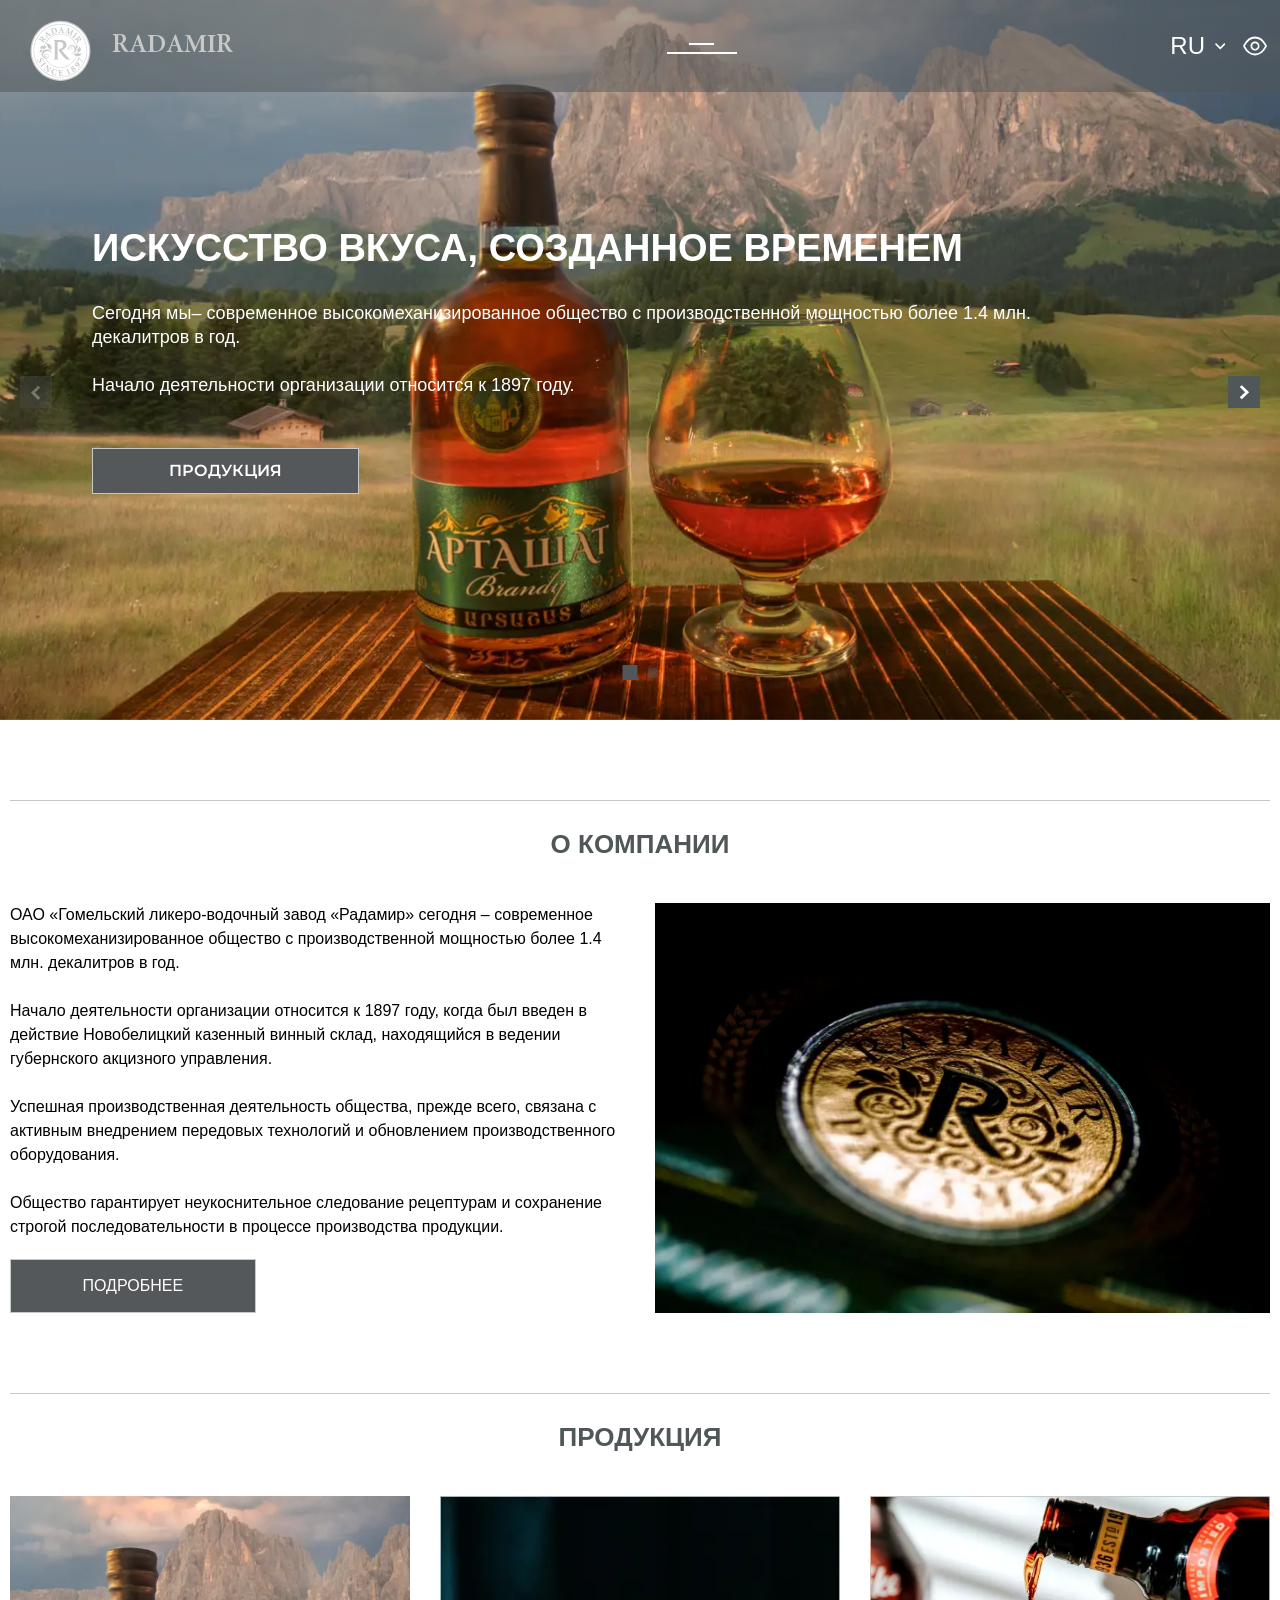
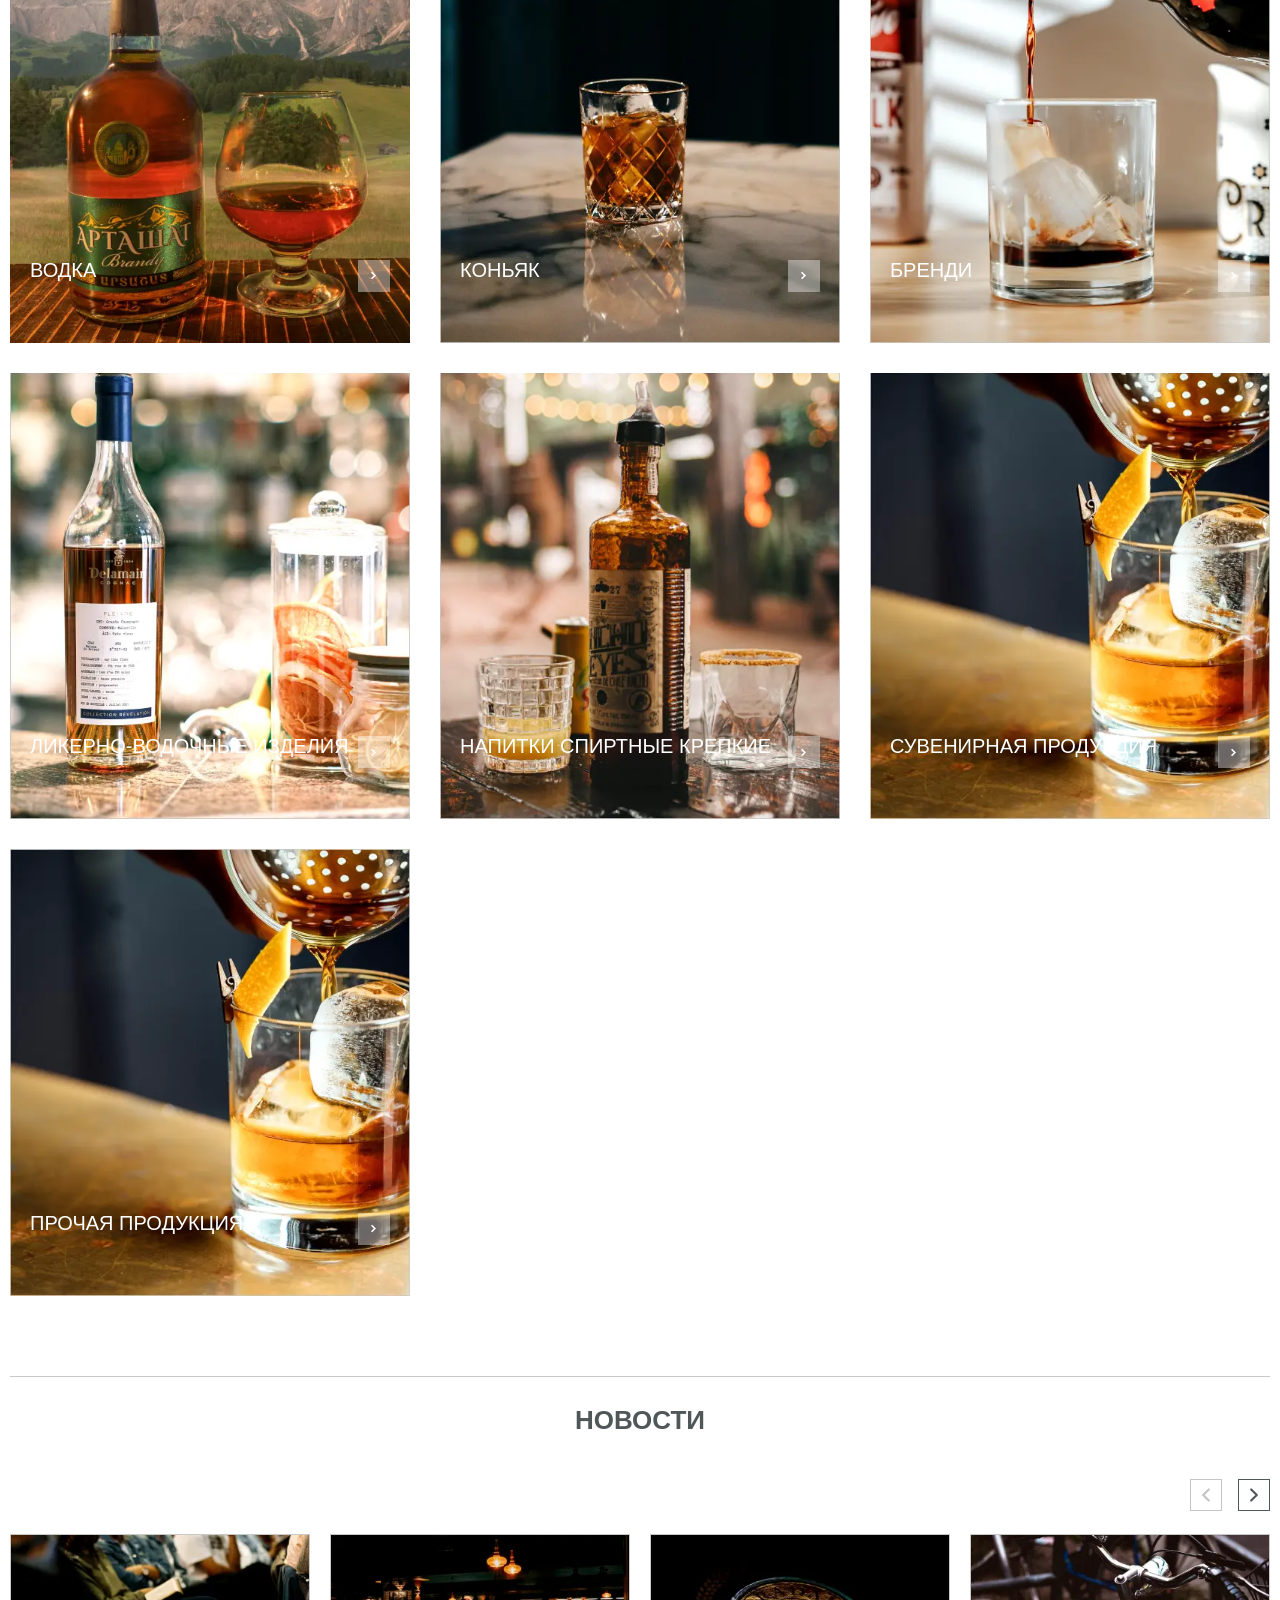
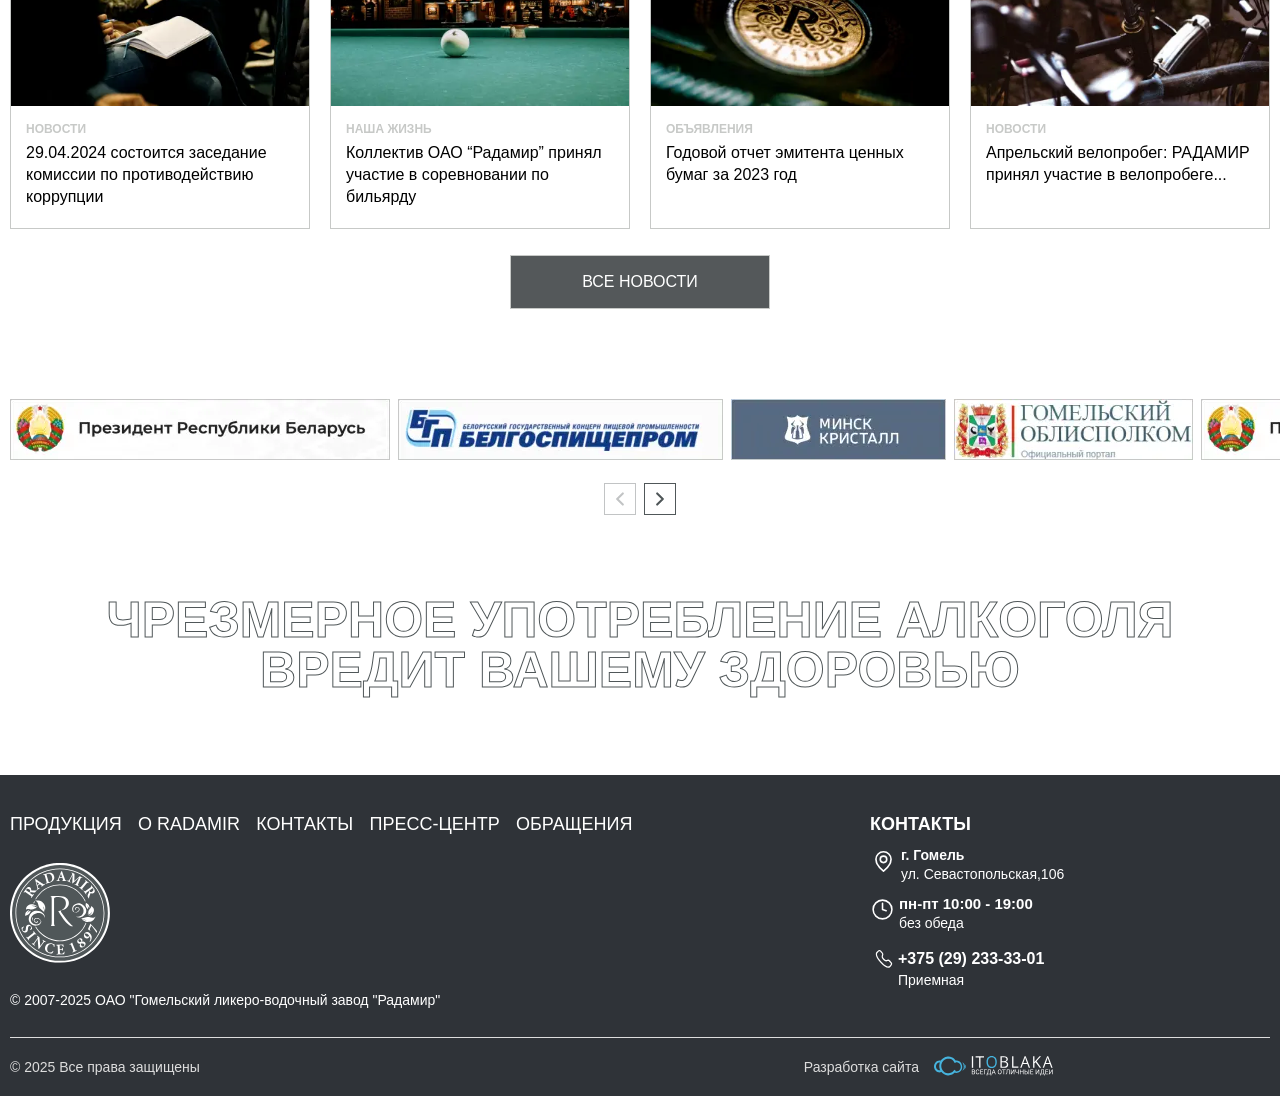
==== commit cac1edac: "Update general.html" ====
--- a/general.html
+++ b/general.html
@@ -237,7 +237,7 @@
 
 												<div class="hover__bg">
 													<div class="hover__overlay"></div>
-													<img src="img/directions/artashat.webp.webp" alt="projects image">
+													<img src="img/directions/artashat.webp" alt="projects image">
 												</div>
 
 												<div class="hover__wrapper">
@@ -1642,4 +1642,4 @@
 
 </body>
 
-</html>+</html>
